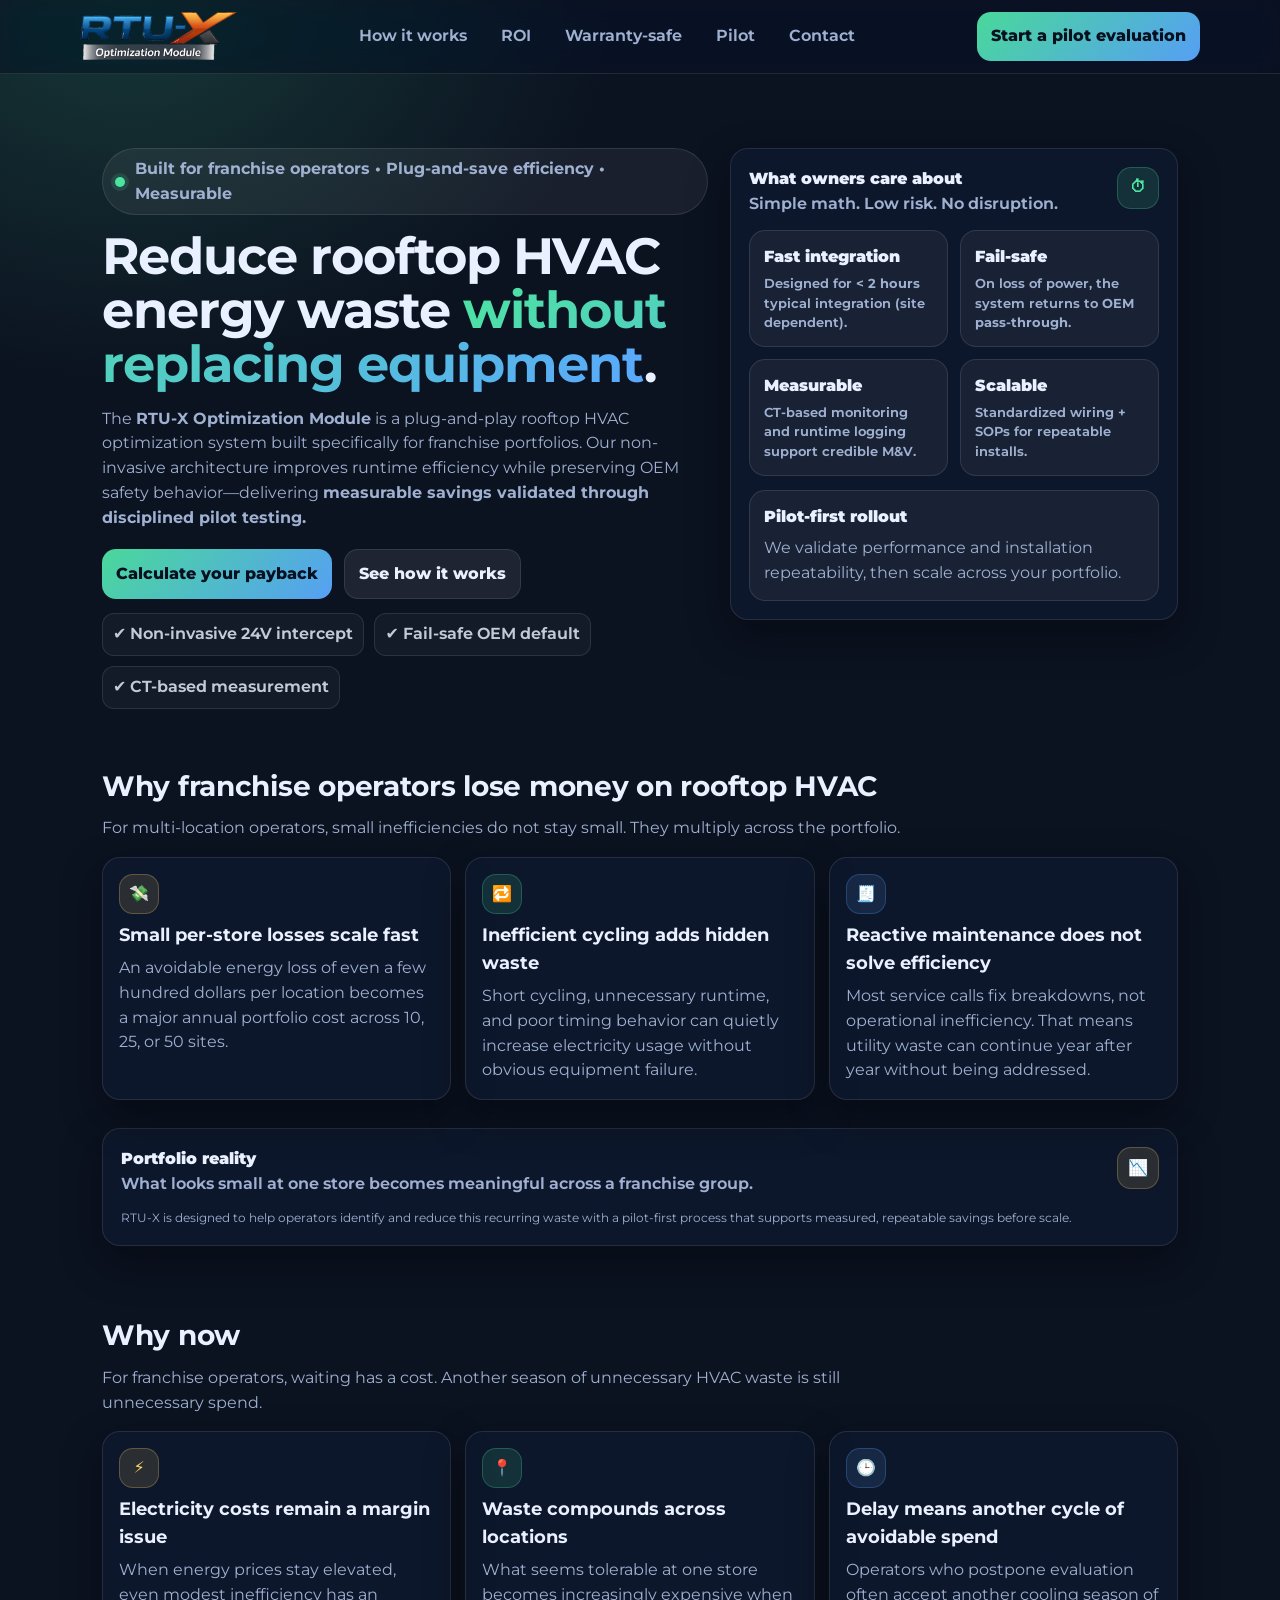
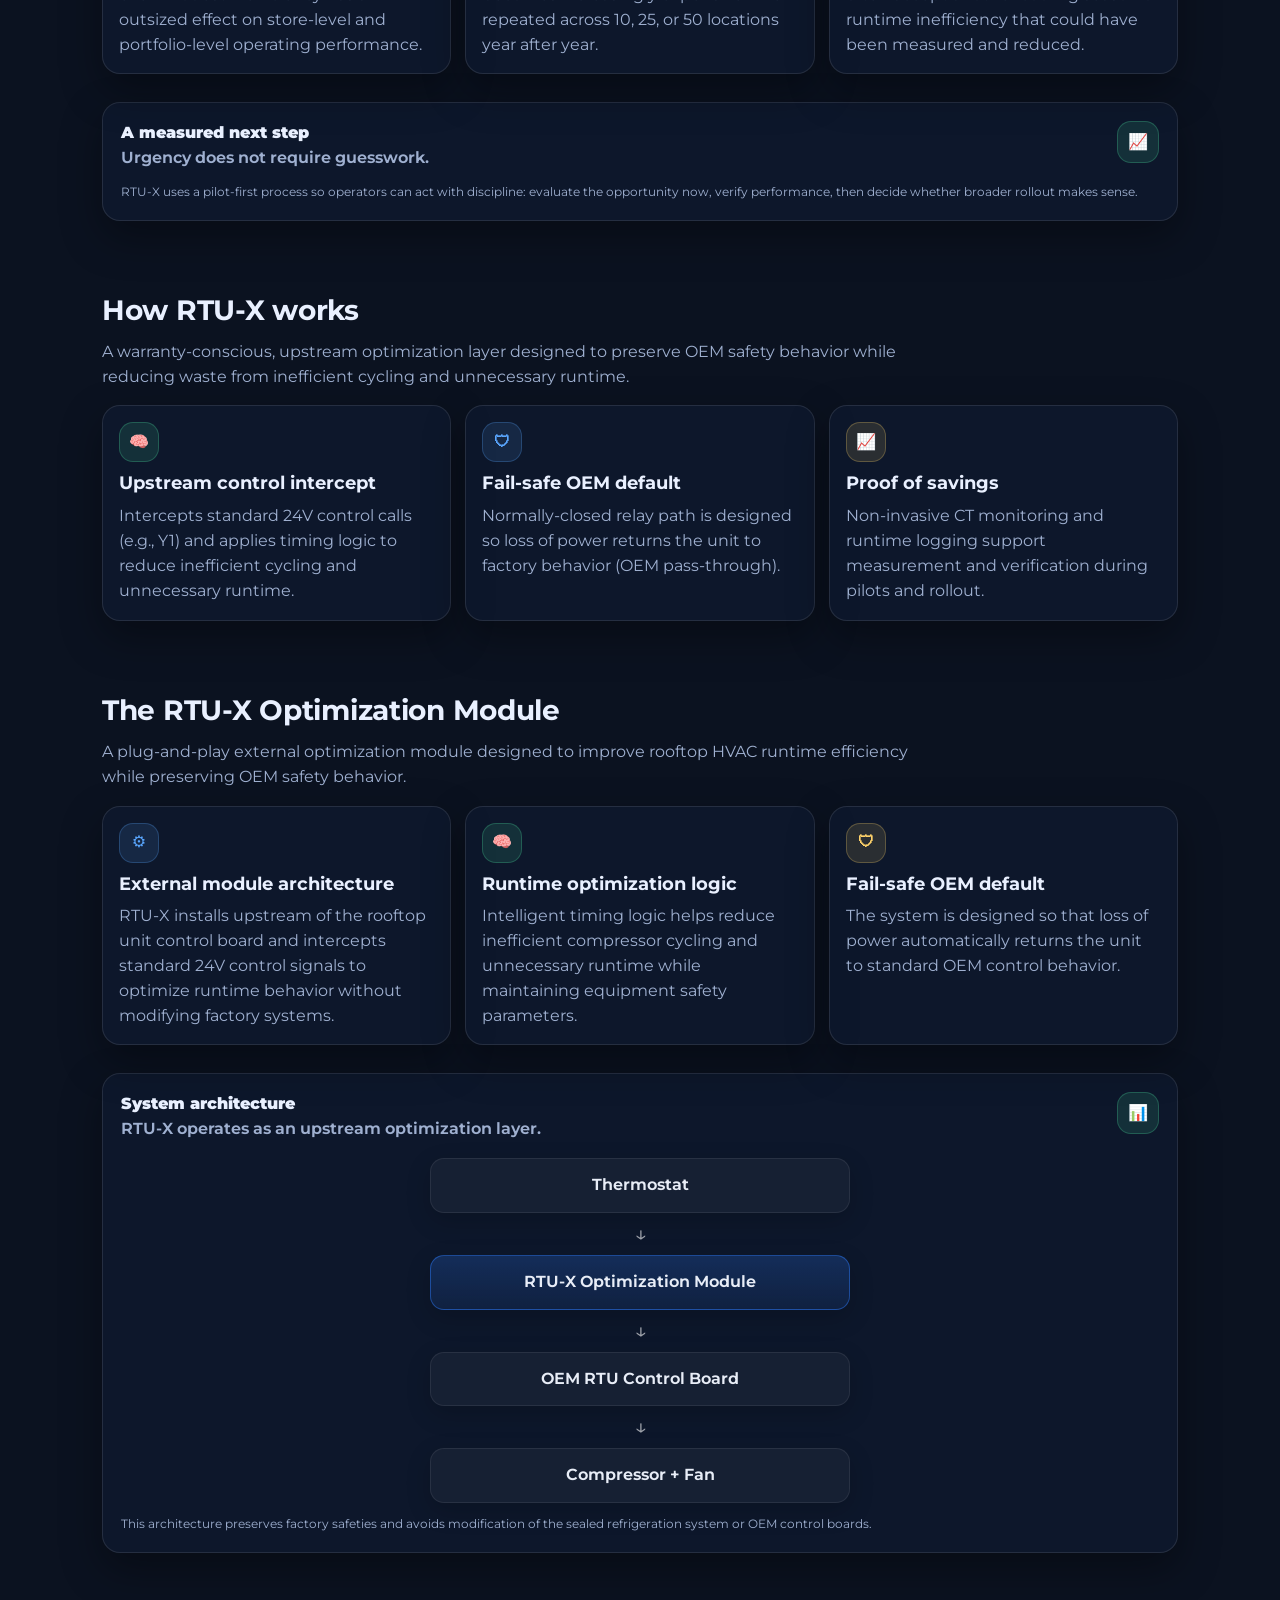
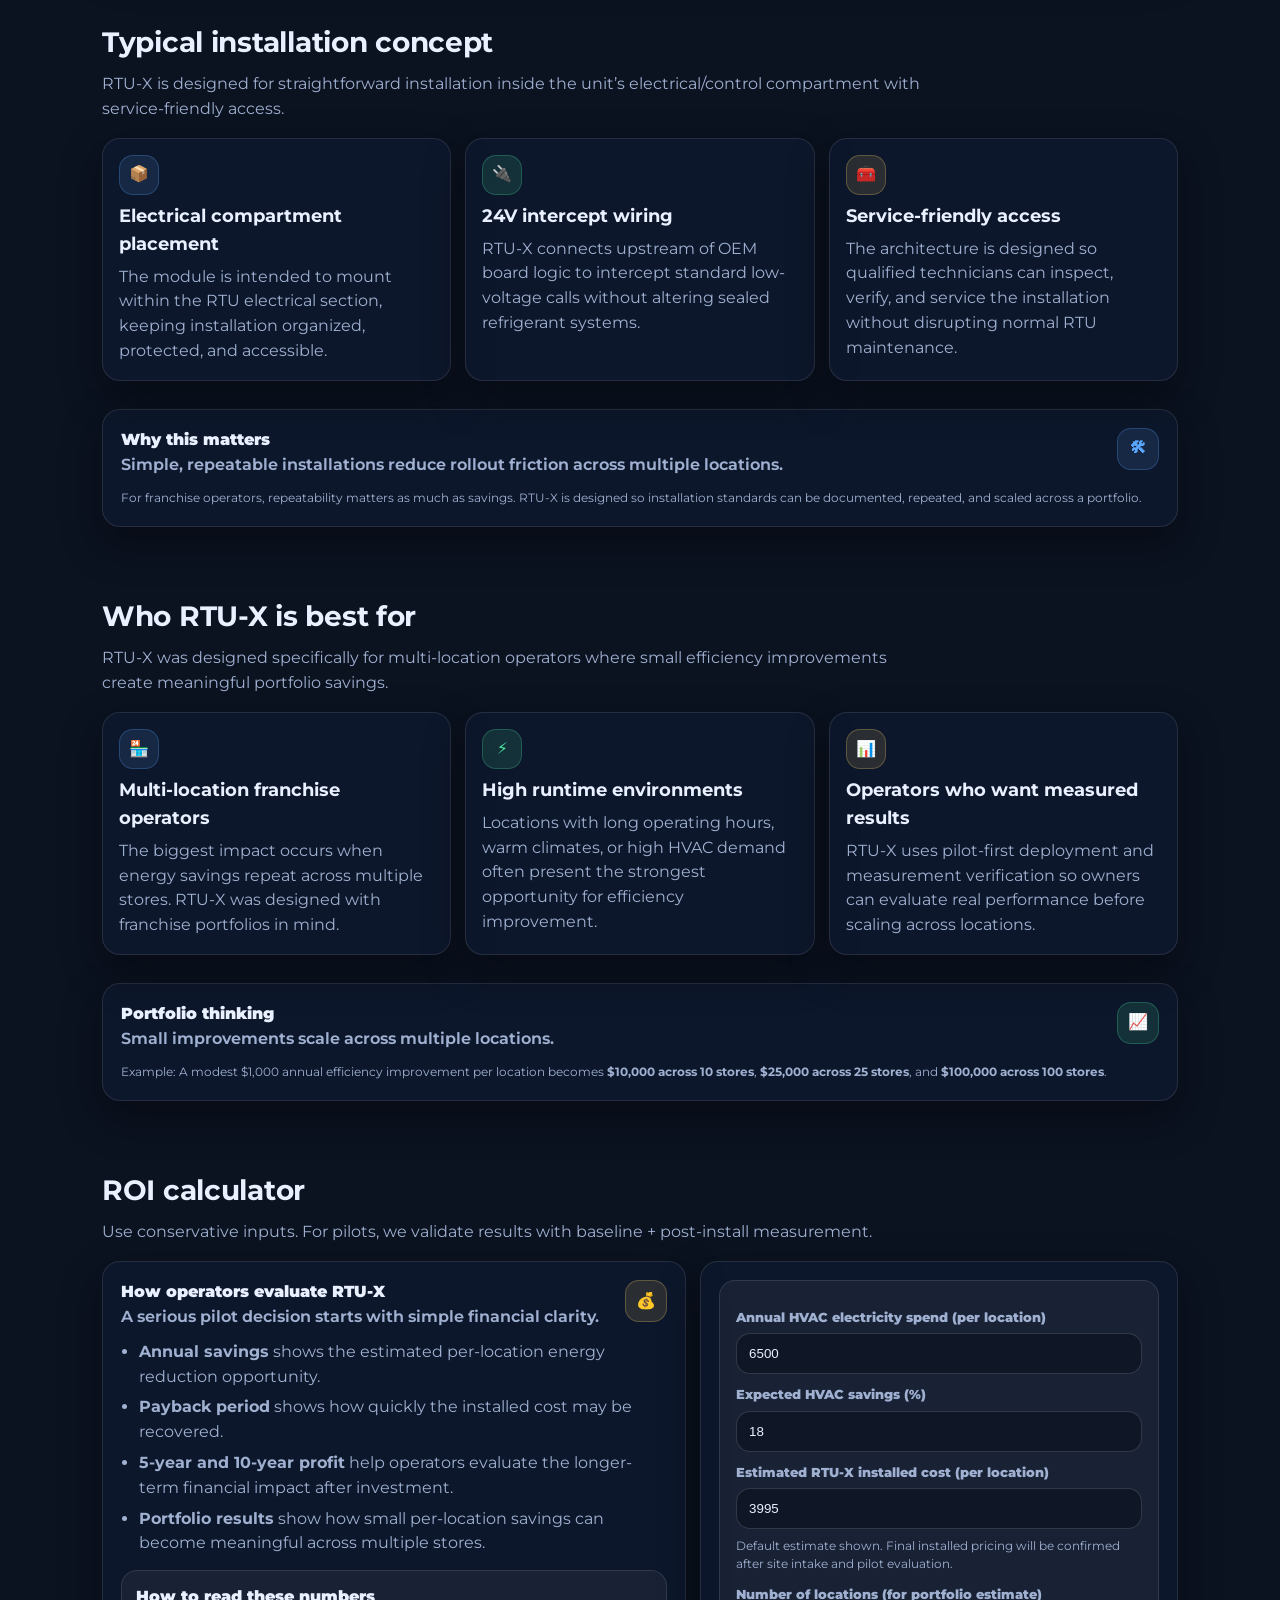
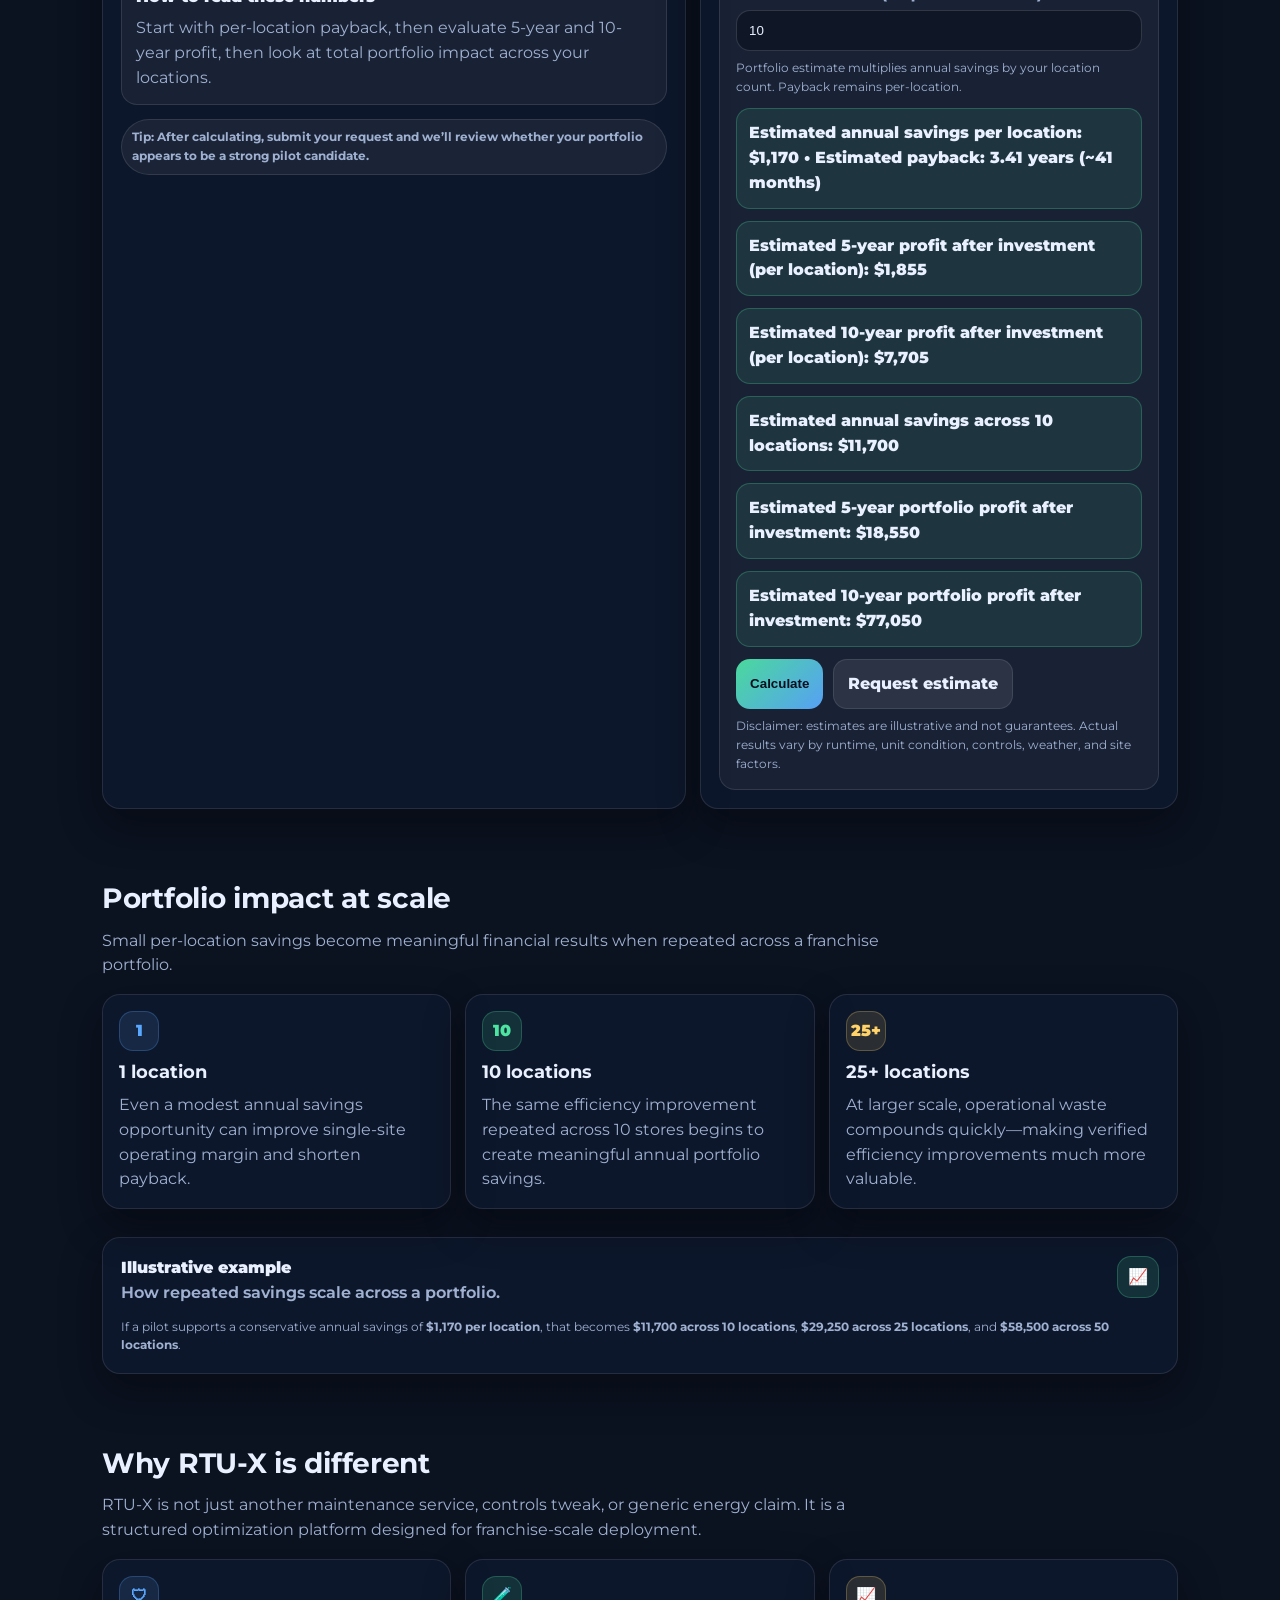
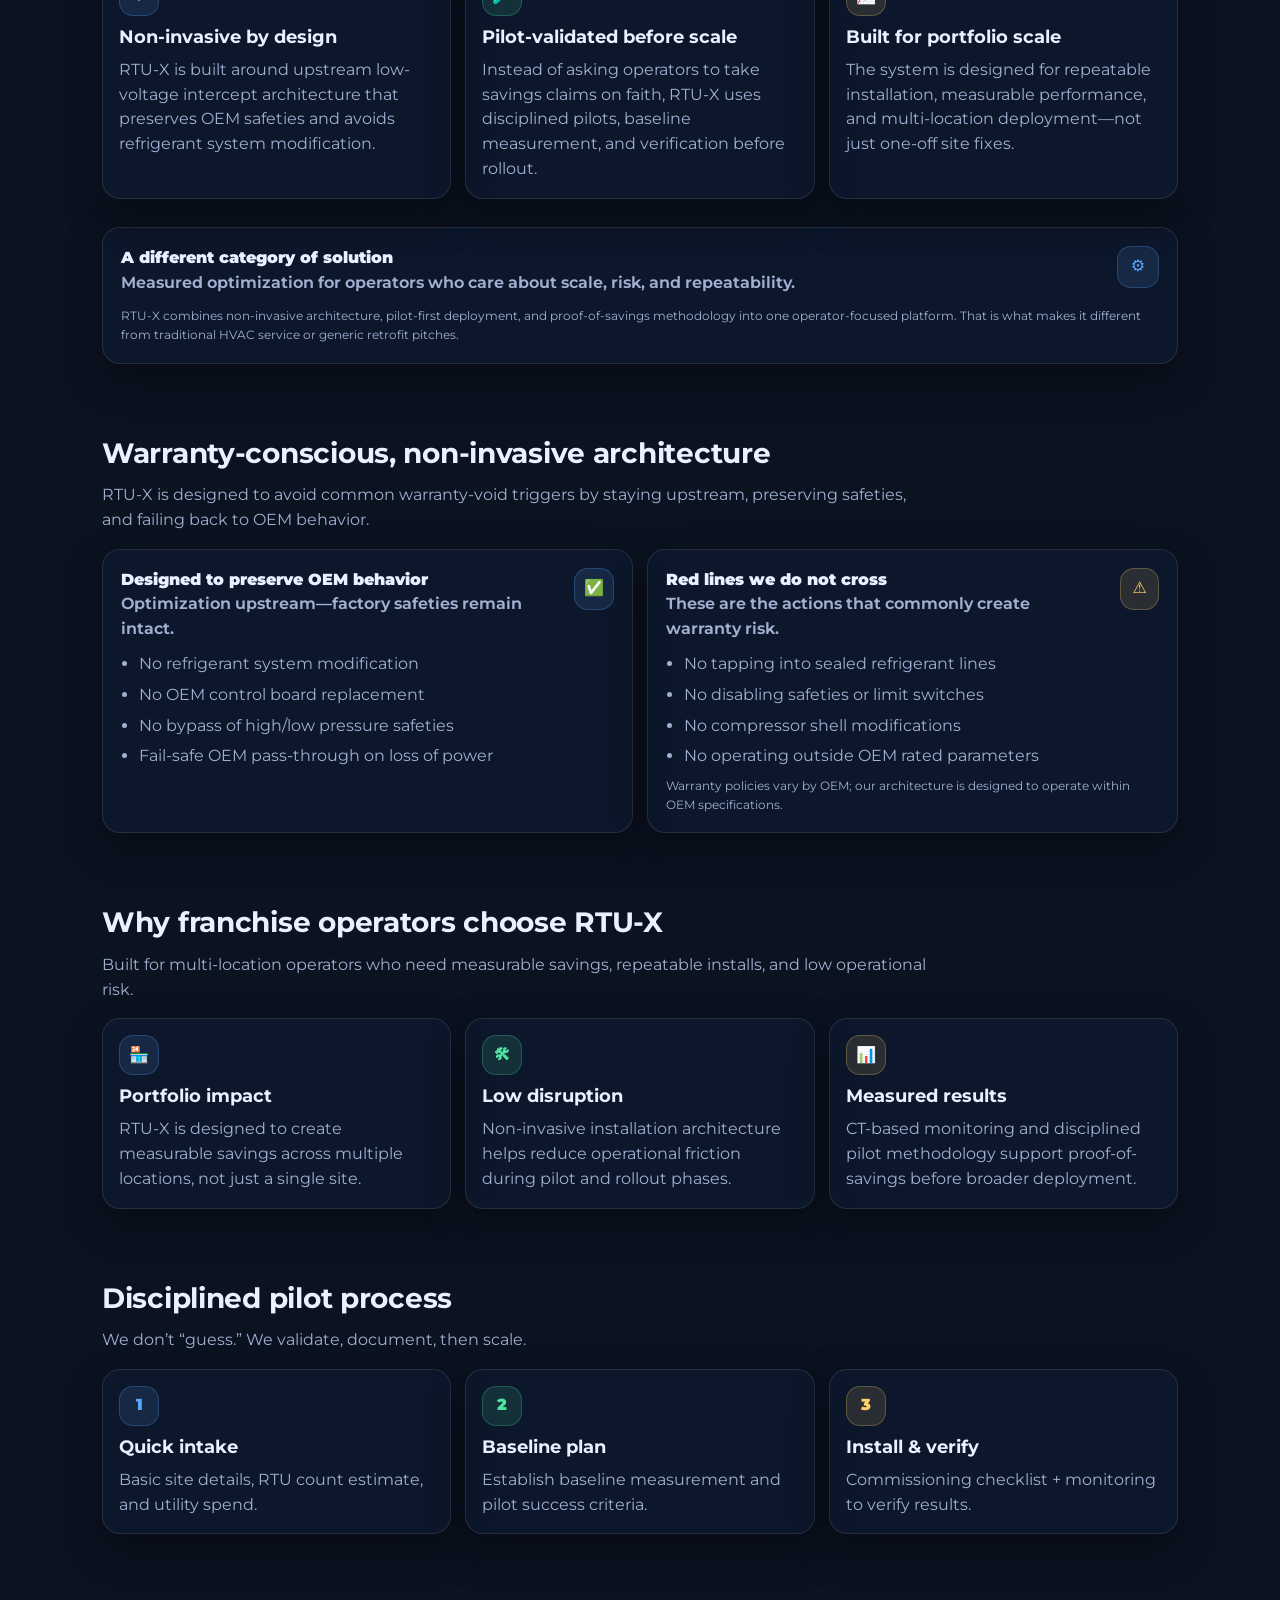
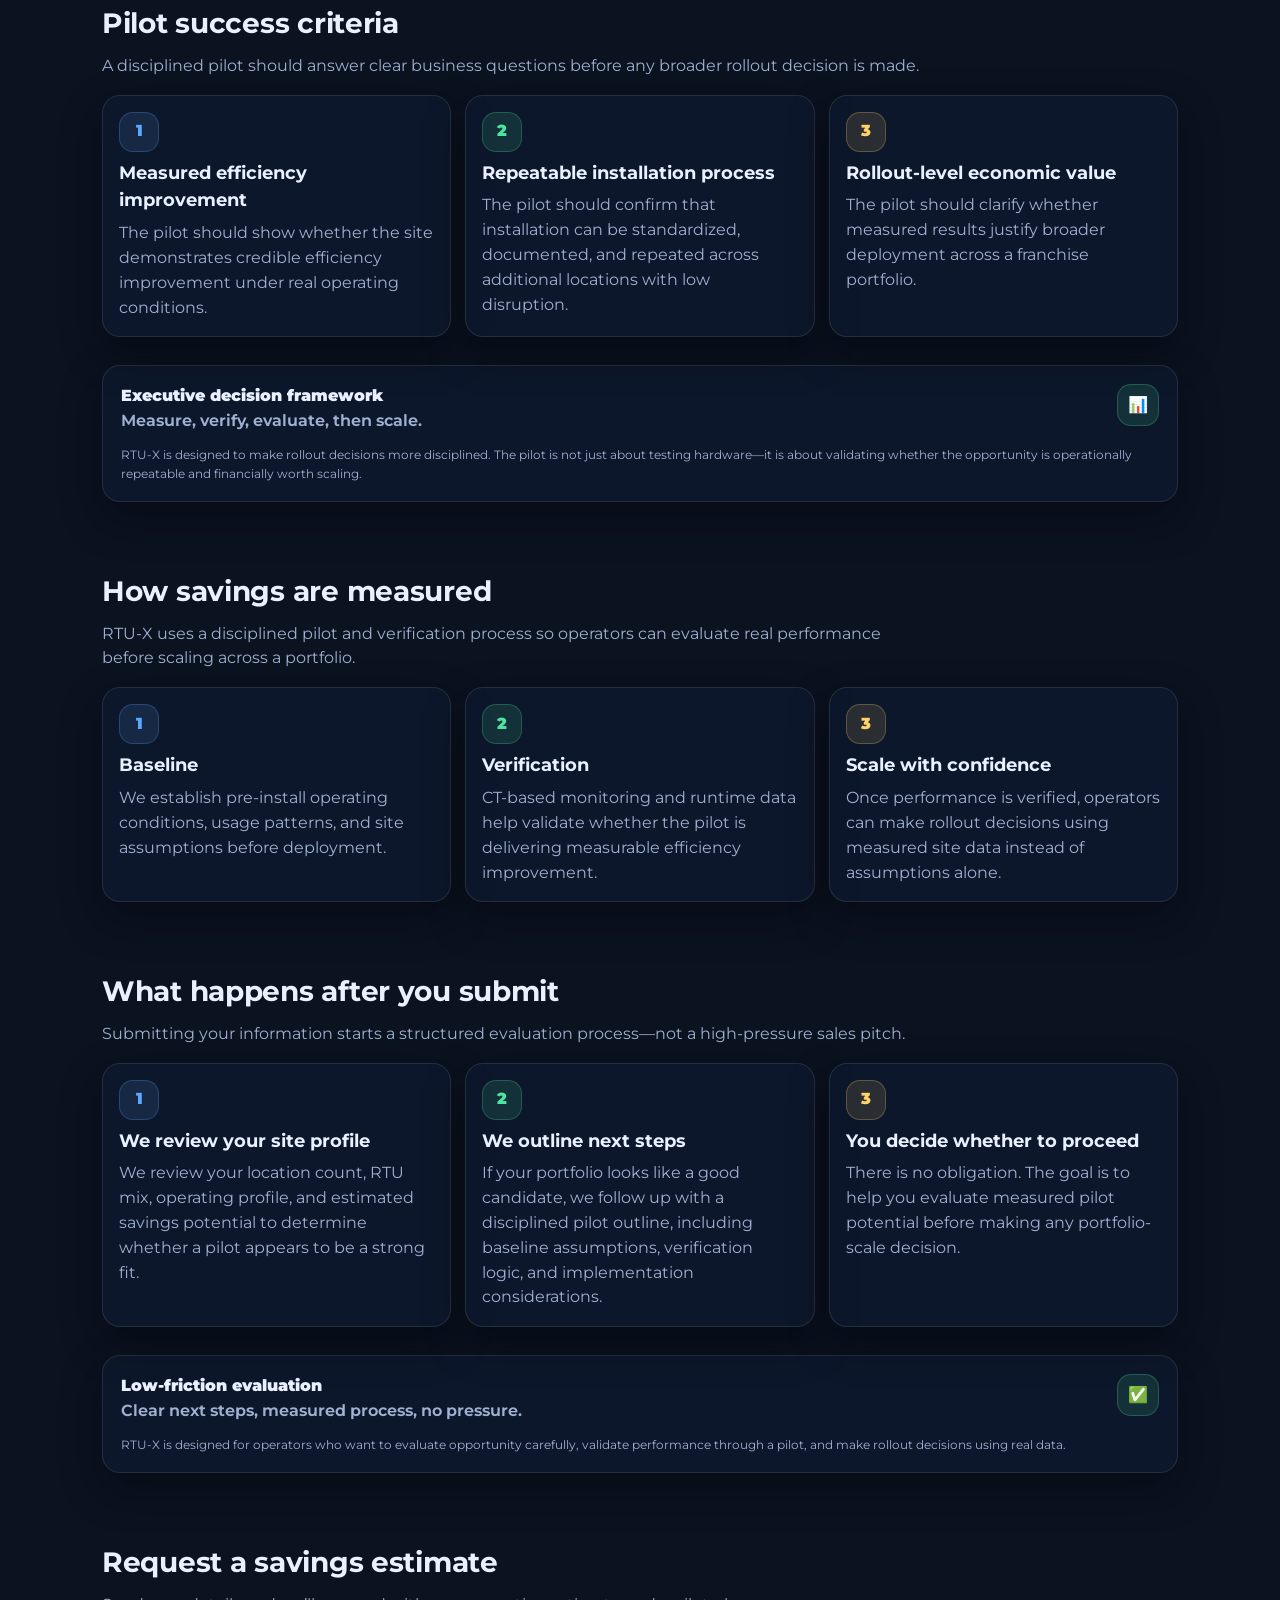
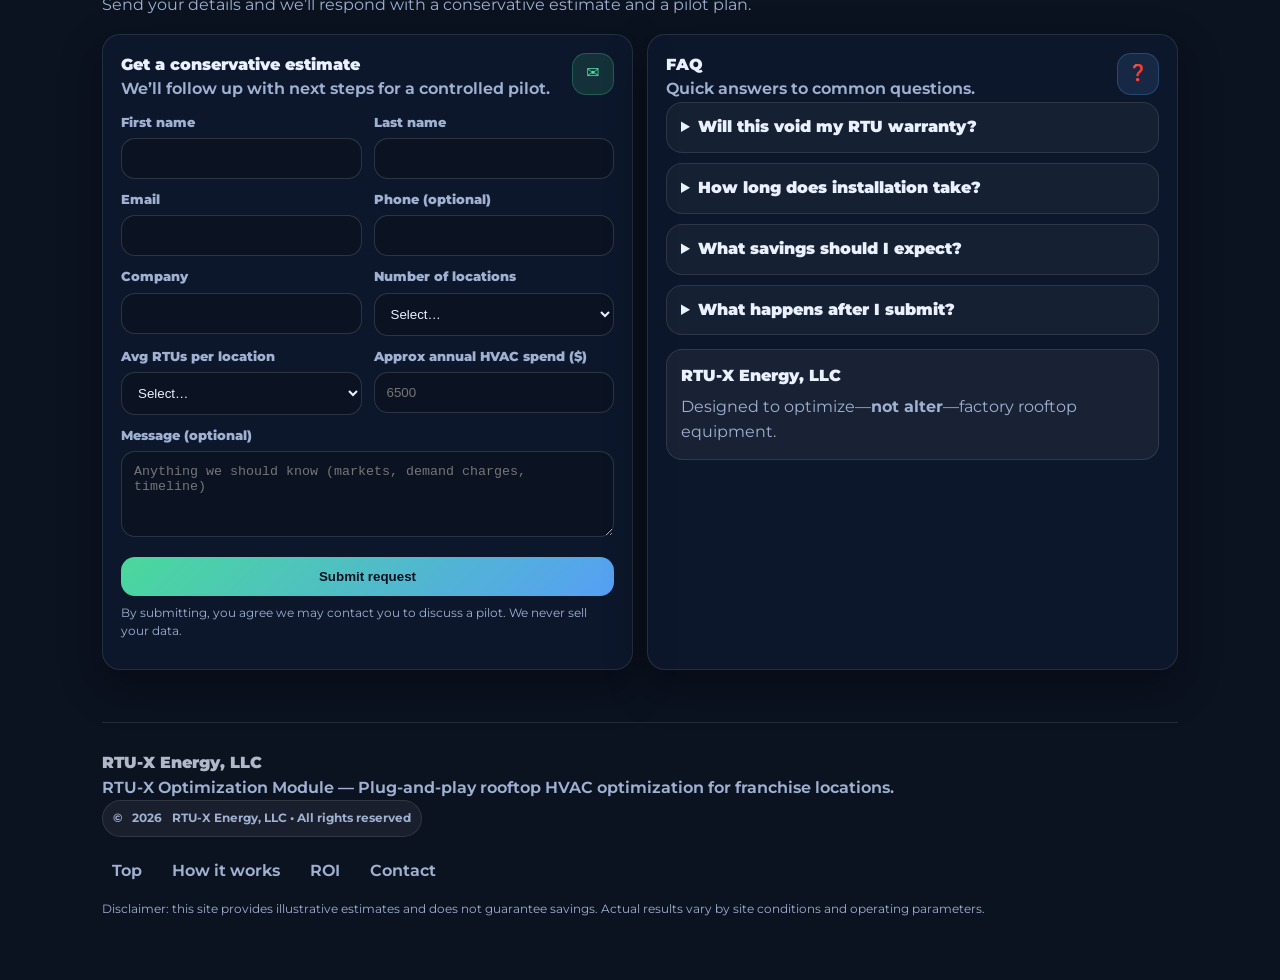
==== index.html @ 69f2cf85 "Upgrade ROI section layout and financial display" ====
<!doctype html>
<html lang="en">
<head>
  <meta charset="utf-8" />
  <meta name="viewport" content="width=device-width, initial-scale=1" />
  <title>RTU-X Optimization Module | RTU-X Energy, LLC</title>
  <meta name="description" content="RTU-X Optimization Module is a plug-and-play, non-invasive rooftop HVAC optimization add-on designed for franchise locations. Measurable savings, fast installation, warranty-conscious architecture." />
  <meta property="og:title" content="RTU-X Optimization Module" />
  <meta property="og:description" content="Plug-and-play rooftop HVAC optimization for franchise locations with measurable ROI." />
  <meta property="og:type" content="website" />
  <meta name="theme-color" content="#0b1220" />
  <link rel="preconnect" href="https://fonts.googleapis.com">
  <link rel="preconnect" href="https://fonts.gstatic.com" crossorigin>
  <link href="https://fonts.googleapis.com/css2?family=Montserrat:wght@500;650;750;850&display=swap" rel="stylesheet">
  <link rel="stylesheet" href="styles.css" />
</head>

<body>
  <header class="site-header">
    <div class="wrap nav">
      <a class="brand" href="#top" aria-label="RTU-X Energy home">
        <img class="brand-logo" src="assets/rtux-logo.png" alt="RTU-X Optimization Module logo" />
      </a>

      <nav class="navlinks" aria-label="Primary">
        <a href="#how">How it works</a>
        <a href="#roi">ROI</a>
        <a href="#warranty">Warranty-safe</a>
        <a href="#pilot">Pilot</a>
        <a href="#contact">Contact</a>
      </nav>

      <a class="btn primary" href="#contact">Start a pilot evaluation</a>
    </div>
  </header>

  <main id="top" class="wrap">
    <!-- HERO -->
    <section class="hero reveal">
      <div class="hero-left">
        <div class="pill">
          <span class="dot" aria-hidden="true"></span>
          Built for franchise operators • Plug-and-save efficiency • Measurable
        </div>

        <h1>
          Reduce rooftop HVAC energy waste
          <span class="grad">without replacing equipment</span>.
        </h1>

        <p class="sub">
          The <b>RTU-X Optimization Module</b> is a plug-and-play rooftop HVAC optimization system built specifically for franchise portfolios.
          Our non-invasive architecture improves runtime efficiency while preserving OEM safety behavior—delivering
          <b>measurable savings validated through disciplined pilot testing.</b>
        </p>

        <div class="cta">
          <a class="btn primary" href="#roi">Calculate your payback</a>
          <a class="btn" href="#how">See how it works</a>
        </div>

        <div class="trust">
          <div class="trust-item">✔ Non-invasive 24V intercept</div>
          <div class="trust-item">✔ Fail-safe OEM default</div>
          <div class="trust-item">✔ CT-based measurement</div>
        </div>
      </div>

      <div class="hero-right">
        <div class="card hero-card">
          <div class="card-title">
            <div>
              <div class="kicker">What owners care about</div>
              <div class="muted">Simple math. Low risk. No disruption.</div>
            </div>
            <div class="badge" aria-hidden="true">⏱</div>
          </div>

          <div class="grid2">
            <div class="mini">
              <div class="mini-k">Fast integration</div>
              <div class="mini-d">Designed for <b>&lt; 2 hours</b> typical integration (site dependent).</div>
            </div>
            <div class="mini">
              <div class="mini-k">Fail-safe</div>
              <div class="mini-d">On loss of power, the system returns to <b>OEM pass-through</b>.</div>
            </div>
            <div class="mini">
              <div class="mini-k">Measurable</div>
              <div class="mini-d">CT-based monitoring and runtime logging support credible M&amp;V.</div>
            </div>
            <div class="mini">
              <div class="mini-k">Scalable</div>
              <div class="mini-d">Standardized wiring + SOPs for repeatable installs.</div>
            </div>
          </div>

          <div class="callout">
            <div class="callout-k">Pilot-first rollout</div>
            <div class="callout-d">We validate performance and installation repeatability, then scale across your portfolio.</div>
          </div>
        </div>
      </div>
    </section>

    <!-- PAIN POINT -->
    <section id="pain" class="section reveal">
      <div class="sec-head">
        <div>
          <h2>Why franchise operators lose money on rooftop HVAC</h2>
          <p class="lead">
            For multi-location operators, small inefficiencies do not stay small. They multiply across the portfolio.
          </p>
        </div>
      </div>

      <div class="cols3">
        <div class="card item">
          <div class="icon warn">💸</div>
          <h3>Small per-store losses scale fast</h3>
          <p>An avoidable energy loss of even a few hundred dollars per location becomes a major annual portfolio cost across 10, 25, or 50 sites.</p>
        </div>

        <div class="card item">
          <div class="icon">🔁</div>
          <h3>Inefficient cycling adds hidden waste</h3>
          <p>Short cycling, unnecessary runtime, and poor timing behavior can quietly increase electricity usage without obvious equipment failure.</p>
        </div>

        <div class="card item">
          <div class="icon blue">🧾</div>
          <h3>Reactive maintenance does not solve efficiency</h3>
          <p>Most service calls fix breakdowns, not operational inefficiency. That means utility waste can continue year after year without being addressed.</p>
        </div>
      </div>

      <div class="card panel" style="margin-top:28px">
        <div class="panel-top">
          <div>
            <div class="kicker">Portfolio reality</div>
            <div class="muted">What looks small at one store becomes meaningful across a franchise group.</div>
          </div>
          <div class="badge warn" aria-hidden="true">📉</div>
        </div>

        <div class="fine" style="margin-top:12px">
          RTU-X is designed to help operators identify and reduce this recurring waste with a pilot-first process that supports measured, repeatable savings before scale.
        </div>
      </div>
    </section>

    <!-- WHY NOW -->
    <section id="why-now" class="section reveal">
      <div class="sec-head">
        <div>
          <h2>Why now</h2>
          <p class="lead">
            For franchise operators, waiting has a cost. Another season of unnecessary HVAC waste is still unnecessary spend.
          </p>
        </div>
      </div>

      <div class="cols3">
        <div class="card item">
          <div class="icon warn">⚡</div>
          <h3>Electricity costs remain a margin issue</h3>
          <p>When energy prices stay elevated, even modest inefficiency has an outsized effect on store-level and portfolio-level operating performance.</p>
        </div>

        <div class="card item">
          <div class="icon">📍</div>
          <h3>Waste compounds across locations</h3>
          <p>What seems tolerable at one store becomes increasingly expensive when repeated across 10, 25, or 50 locations year after year.</p>
        </div>

        <div class="card item">
          <div class="icon blue">🕒</div>
          <h3>Delay means another cycle of avoidable spend</h3>
          <p>Operators who postpone evaluation often accept another cooling season of runtime inefficiency that could have been measured and reduced.</p>
        </div>
      </div>

      <div class="card panel" style="margin-top:28px">
        <div class="panel-top">
          <div>
            <div class="kicker">A measured next step</div>
            <div class="muted">Urgency does not require guesswork.</div>
          </div>
          <div class="badge" aria-hidden="true">📈</div>
        </div>

        <div class="fine" style="margin-top:12px">
          RTU-X uses a pilot-first process so operators can act with discipline: evaluate the opportunity now, verify performance, then decide whether broader rollout makes sense.
        </div>
      </div>
    </section>

    <!-- HOW -->
    <section id="how" class="section reveal">
      <div class="sec-head">
        <div>
          <h2>How RTU-X works</h2>
          <p class="lead">
            A warranty-conscious, upstream optimization layer designed to preserve OEM safety behavior while reducing waste from inefficient cycling and unnecessary runtime.
          </p>
        </div>
      </div>

      <div class="cols3">
        <div class="card item">
          <div class="icon">🧠</div>
          <h3>Upstream control intercept</h3>
          <p>Intercepts standard 24V control calls (e.g., Y1) and applies timing logic to reduce inefficient cycling and unnecessary runtime.</p>
        </div>

        <div class="card item">
          <div class="icon blue">🛡</div>
          <h3>Fail-safe OEM default</h3>
          <p>Normally-closed relay path is designed so loss of power returns the unit to factory behavior (OEM pass-through).</p>
        </div>

        <div class="card item">
          <div class="icon warn">📈</div>
          <h3>Proof of savings</h3>
          <p>Non-invasive CT monitoring and runtime logging support measurement and verification during pilots and rollout.</p>
        </div>
      </div>
    </section>

    <!-- RTU-X MODULE -->
    <section id="module" class="section reveal">
      <div class="sec-head">
        <div>
          <h2>The RTU-X Optimization Module</h2>
          <p class="lead">
            A plug-and-play external optimization module designed to improve rooftop HVAC runtime efficiency while preserving OEM safety behavior.
          </p>
        </div>
      </div>

      <div class="cols3">
        <div class="card item">
          <div class="icon blue">⚙️</div>
          <h3>External module architecture</h3>
          <p>
            RTU-X installs upstream of the rooftop unit control board and intercepts standard 24V control signals to optimize runtime behavior without modifying factory systems.
          </p>
        </div>

        <div class="card item">
          <div class="icon">🧠</div>
          <h3>Runtime optimization logic</h3>
          <p>
            Intelligent timing logic helps reduce inefficient compressor cycling and unnecessary runtime while maintaining equipment safety parameters.
          </p>
        </div>

        <div class="card item">
          <div class="icon warn">🛡</div>
          <h3>Fail-safe OEM default</h3>
          <p>
            The system is designed so that loss of power automatically returns the unit to standard OEM control behavior.
          </p>
        </div>
      </div>

      <div class="card panel" style="margin-top:28px">
        <div class="panel-top">
          <div>
            <div class="kicker">System architecture</div>
            <div class="muted">RTU-X operates as an upstream optimization layer.</div>
          </div>
          <div class="badge" aria-hidden="true">📊</div>
        </div>

        <div class="diagram" style="margin-top:16px">
          <div class="node">Thermostat</div>
          <div class="arrow">↓</div>
          <div class="node highlight">RTU-X Optimization Module</div>
          <div class="arrow">↓</div>
          <div class="node">OEM RTU Control Board</div>
          <div class="arrow">↓</div>
          <div class="node">Compressor + Fan</div>
        </div>

        <div class="fine" style="margin-top:12px">
          This architecture preserves factory safeties and avoids modification of the sealed refrigeration system or OEM control boards.
        </div>
      </div>
    </section>

    <!-- INSTALLATION CONCEPT -->
    <section id="installation" class="section reveal">
      <div class="sec-head">
        <div>
          <h2>Typical installation concept</h2>
          <p class="lead">
            RTU-X is designed for straightforward installation inside the unit’s electrical/control compartment with service-friendly access.
          </p>
        </div>
      </div>

      <div class="cols3">
        <div class="card item">
          <div class="icon blue">📦</div>
          <h3>Electrical compartment placement</h3>
          <p>The module is intended to mount within the RTU electrical section, keeping installation organized, protected, and accessible.</p>
        </div>

        <div class="card item">
          <div class="icon">🔌</div>
          <h3>24V intercept wiring</h3>
          <p>RTU-X connects upstream of OEM board logic to intercept standard low-voltage calls without altering sealed refrigerant systems.</p>
        </div>

        <div class="card item">
          <div class="icon warn">🧰</div>
          <h3>Service-friendly access</h3>
          <p>The architecture is designed so qualified technicians can inspect, verify, and service the installation without disrupting normal RTU maintenance.</p>
        </div>
      </div>

      <div class="card panel" style="margin-top:28px">
        <div class="panel-top">
          <div>
            <div class="kicker">Why this matters</div>
            <div class="muted">Simple, repeatable installations reduce rollout friction across multiple locations.</div>
          </div>
          <div class="badge blue" aria-hidden="true">🛠</div>
        </div>

        <div class="fine" style="margin-top:12px">
          For franchise operators, repeatability matters as much as savings. RTU-X is designed so installation standards can be documented, repeated, and scaled across a portfolio.
        </div>
      </div>
    </section>

    <!-- BEST FIT -->
    <section id="bestfit" class="section reveal">
      <div class="sec-head">
        <div>
          <h2>Who RTU-X is best for</h2>
          <p class="lead">
            RTU-X was designed specifically for multi-location operators where small efficiency improvements create meaningful portfolio savings.
          </p>
        </div>
      </div>

      <div class="cols3">
        <div class="card item">
          <div class="icon blue">🏪</div>
          <h3>Multi-location franchise operators</h3>
          <p>
            The biggest impact occurs when energy savings repeat across multiple stores. RTU-X was designed with franchise portfolios in mind.
          </p>
        </div>

        <div class="card item">
          <div class="icon">⚡</div>
          <h3>High runtime environments</h3>
          <p>
            Locations with long operating hours, warm climates, or high HVAC demand often present the strongest opportunity for efficiency improvement.
          </p>
        </div>

        <div class="card item">
          <div class="icon warn">📊</div>
          <h3>Operators who want measured results</h3>
          <p>
            RTU-X uses pilot-first deployment and measurement verification so owners can evaluate real performance before scaling across locations.
          </p>
        </div>
      </div>

      <div class="card panel" style="margin-top:28px">
        <div class="panel-top">
          <div>
            <div class="kicker">Portfolio thinking</div>
            <div class="muted">Small improvements scale across multiple locations.</div>
          </div>
          <div class="badge" aria-hidden="true">📈</div>
        </div>

        <div class="fine" style="margin-top:12px">
          Example: A modest $1,000 annual efficiency improvement per location becomes
          <b>$10,000 across 10 stores</b>, <b>$25,000 across 25 stores</b>, and
          <b>$100,000 across 100 stores</b>.
        </div>
      </div>
    </section>

    <!-- ROI -->
    <section id="roi" class="section reveal">
      <div class="sec-head">
        <div>
          <h2>ROI calculator</h2>
          <p class="lead">
            Use conservative inputs. For pilots, we validate results with baseline + post-install measurement.
          </p>
        </div>
      </div>

      <div class="roi">
        <div class="card panel">
          <div class="panel-top">
            <div>
              <div class="kicker">How operators evaluate RTU-X</div>
              <div class="muted">A serious pilot decision starts with simple financial clarity.</div>
            </div>
            <div class="badge warn" aria-hidden="true">💰</div>
          </div>

          <ul class="bullets">
            <li><b>Annual savings</b> shows the estimated per-location energy reduction opportunity.</li>
            <li><b>Payback period</b> shows how quickly the installed cost may be recovered.</li>
            <li><b>5-year and 10-year profit</b> help operators evaluate the longer-term financial impact after investment.</li>
            <li><b>Portfolio results</b> show how small per-location savings can become meaningful across multiple stores.</li>
          </ul>

          <div class="callout" style="margin-top:14px">
            <div class="callout-k">How to read these numbers</div>
            <div class="callout-d">
              Start with per-location payback, then evaluate 5-year and 10-year profit, then look at total portfolio impact across your locations.
            </div>
          </div>

          <div class="pill small" style="margin-top:14px">
            Tip: After calculating, submit your request and we’ll review whether your portfolio appears to be a strong pilot candidate.
          </div>
        </div>

        <div class="card panel">
          <form id="roiForm" class="calc" autocomplete="on">
            <label for="annualSpend">Annual HVAC electricity spend (per location)</label>
            <input id="annualSpend" name="annualSpend" type="number" min="0" step="100" value="6500" />

            <label for="savingsPct">Expected HVAC savings (%)</label>
            <input id="savingsPct" name="savingsPct" type="number" min="0" max="60" step="1" value="18" />

            <label for="systemCost">Estimated RTU-X installed cost (per location)</label>
            <input id="systemCost" name="systemCost" type="number" min="0" step="100" value="3995" />
            <div class="fine">
              Default estimate shown. Final installed pricing will be confirmed after site intake and pilot evaluation.
            </div>

            <label for="roiLocations">Number of locations (for portfolio estimate)</label>
            <input id="roiLocations" name="roiLocations" type="number" min="1" step="1" value="10" />
            <div class="fine">
              Portfolio estimate multiplies annual savings by your location count. Payback remains per-location.
            </div>

            <div class="result" id="roiResult" aria-live="polite">Enter values to estimate payback.</div>
            <div class="result" id="roiProfit5yr" aria-live="polite"></div>
            <div class="result" id="roiProfit10yr" aria-live="polite"></div>
            <div class="result" id="roiPortfolio" aria-live="polite"></div>
            <div class="result" id="roiPortfolio5yr" aria-live="polite"></div>
            <div class="result" id="roiPortfolio10yr" aria-live="polite"></div>

            <div class="cta-row">
              <button class="btn primary" type="button" id="calcBtn">Calculate</button>
              <a class="btn" href="#contact">Request estimate</a>
            </div>

            <div class="fine">
              Disclaimer: estimates are illustrative and not guarantees. Actual results vary by runtime, unit condition, controls, weather, and site factors.
            </div>
          </form>
        </div>
      </div>
    </section>

    <!-- PORTFOLIO IMPACT -->
    <section id="portfolio-impact" class="section reveal">
      <div class="sec-head">
        <div>
          <h2>Portfolio impact at scale</h2>
          <p class="lead">
            Small per-location savings become meaningful financial results when repeated across a franchise portfolio.
          </p>
        </div>
      </div>

      <div class="cols3">
        <div class="card item">
          <div class="icon blue">1</div>
          <h3>1 location</h3>
          <p>Even a modest annual savings opportunity can improve single-site operating margin and shorten payback.</p>
        </div>

        <div class="card item">
          <div class="icon">10</div>
          <h3>10 locations</h3>
          <p>The same efficiency improvement repeated across 10 stores begins to create meaningful annual portfolio savings.</p>
        </div>

        <div class="card item">
          <div class="icon warn">25+</div>
          <h3>25+ locations</h3>
          <p>At larger scale, operational waste compounds quickly—making verified efficiency improvements much more valuable.</p>
        </div>
      </div>

      <div class="card panel" style="margin-top:28px">
        <div class="panel-top">
          <div>
            <div class="kicker">Illustrative example</div>
            <div class="muted">How repeated savings scale across a portfolio.</div>
          </div>
          <div class="badge" aria-hidden="true">📈</div>
        </div>

        <div class="fine" style="margin-top:12px">
          If a pilot supports a conservative annual savings of <b>$1,170 per location</b>, that becomes
          <b>$11,700 across 10 locations</b>, <b>$29,250 across 25 locations</b>, and
          <b>$58,500 across 50 locations</b>.
        </div>
      </div>
    </section>

    <!-- WHY RTU-X IS DIFFERENT -->
    <section id="different" class="section reveal">
      <div class="sec-head">
        <div>
          <h2>Why RTU-X is different</h2>
          <p class="lead">
            RTU-X is not just another maintenance service, controls tweak, or generic energy claim. It is a structured optimization platform designed for franchise-scale deployment.
          </p>
        </div>
      </div>

      <div class="cols3">
        <div class="card item">
          <div class="icon blue">🛡</div>
          <h3>Non-invasive by design</h3>
          <p>RTU-X is built around upstream low-voltage intercept architecture that preserves OEM safeties and avoids refrigerant system modification.</p>
        </div>

        <div class="card item">
          <div class="icon">🧪</div>
          <h3>Pilot-validated before scale</h3>
          <p>Instead of asking operators to take savings claims on faith, RTU-X uses disciplined pilots, baseline measurement, and verification before rollout.</p>
        </div>

        <div class="card item">
          <div class="icon warn">📈</div>
          <h3>Built for portfolio scale</h3>
          <p>The system is designed for repeatable installation, measurable performance, and multi-location deployment—not just one-off site fixes.</p>
        </div>
      </div>

      <div class="card panel" style="margin-top:28px">
        <div class="panel-top">
          <div>
            <div class="kicker">A different category of solution</div>
            <div class="muted">Measured optimization for operators who care about scale, risk, and repeatability.</div>
          </div>
          <div class="badge blue" aria-hidden="true">⚙️</div>
        </div>

        <div class="fine" style="margin-top:12px">
          RTU-X combines non-invasive architecture, pilot-first deployment, and proof-of-savings methodology into one operator-focused platform. That is what makes it different from traditional HVAC service or generic retrofit pitches.
        </div>
      </div>
    </section>

    <!-- WARRANTY -->
    <section id="warranty" class="section reveal">
      <div class="sec-head">
        <div>
          <h2>Warranty-conscious, non-invasive architecture</h2>
          <p class="lead">
            RTU-X is designed to avoid common warranty-void triggers by staying upstream, preserving safeties, and failing back to OEM behavior.
          </p>
        </div>
      </div>

      <div class="split">
        <div class="card panel">
          <div class="panel-top">
            <div>
              <div class="kicker">Designed to preserve OEM behavior</div>
              <div class="muted">Optimization upstream—factory safeties remain intact.</div>
            </div>
            <div class="badge blue" aria-hidden="true">✅</div>
          </div>
          <ul class="bullets">
            <li>No refrigerant system modification</li>
            <li>No OEM control board replacement</li>
            <li>No bypass of high/low pressure safeties</li>
            <li>Fail-safe OEM pass-through on loss of power</li>
          </ul>
        </div>

        <div class="card panel">
          <div class="panel-top">
            <div>
              <div class="kicker">Red lines we do not cross</div>
              <div class="muted">These are the actions that commonly create warranty risk.</div>
            </div>
            <div class="badge warn" aria-hidden="true">⚠️</div>
          </div>
          <ul class="bullets">
            <li>No tapping into sealed refrigerant lines</li>
            <li>No disabling safeties or limit switches</li>
            <li>No compressor shell modifications</li>
            <li>No operating outside OEM rated parameters</li>
          </ul>
          <div class="fine">Warranty policies vary by OEM; our architecture is designed to operate within OEM specifications.</div>
        </div>
      </div>
    </section>

    <!-- FRANCHISE -->
    <section id="franchise" class="section reveal">
      <div class="sec-head">
        <div>
          <h2>Why franchise operators choose RTU-X</h2>
          <p class="lead">
            Built for multi-location operators who need measurable savings, repeatable installs, and low operational risk.
          </p>
        </div>
      </div>

      <div class="cols3">
        <div class="card item">
          <div class="icon blue">🏪</div>
          <h3>Portfolio impact</h3>
          <p>RTU-X is designed to create measurable savings across multiple locations, not just a single site.</p>
        </div>

        <div class="card item">
          <div class="icon">🛠</div>
          <h3>Low disruption</h3>
          <p>Non-invasive installation architecture helps reduce operational friction during pilot and rollout phases.</p>
        </div>

        <div class="card item">
          <div class="icon warn">📊</div>
          <h3>Measured results</h3>
          <p>CT-based monitoring and disciplined pilot methodology support proof-of-savings before broader deployment.</p>
        </div>
      </div>
    </section>

    <!-- PILOT -->
    <section id="pilot" class="section reveal">
      <div class="sec-head">
        <div>
          <h2>Disciplined pilot process</h2>
          <p class="lead">We don’t “guess.” We validate, document, then scale.</p>
        </div>
      </div>

      <div class="cols3">
        <div class="card item">
          <div class="icon blue">1</div>
          <h3>Quick intake</h3>
          <p>Basic site details, RTU count estimate, and utility spend.</p>
        </div>

        <div class="card item">
          <div class="icon">2</div>
          <h3>Baseline plan</h3>
          <p>Establish baseline measurement and pilot success criteria.</p>
        </div>

        <div class="card item">
          <div class="icon warn">3</div>
          <h3>Install &amp; verify</h3>
          <p>Commissioning checklist + monitoring to verify results.</p>
        </div>
      </div>
    </section>

    <!-- PILOT SUCCESS CRITERIA -->
    <section id="pilot-success" class="section reveal">
      <div class="sec-head">
        <div>
          <h2>Pilot success criteria</h2>
          <p class="lead">
            A disciplined pilot should answer clear business questions before any broader rollout decision is made.
          </p>
        </div>
      </div>

      <div class="cols3">
        <div class="card item">
          <div class="icon blue">1</div>
          <h3>Measured efficiency improvement</h3>
          <p>The pilot should show whether the site demonstrates credible efficiency improvement under real operating conditions.</p>
        </div>

        <div class="card item">
          <div class="icon">2</div>
          <h3>Repeatable installation process</h3>
          <p>The pilot should confirm that installation can be standardized, documented, and repeated across additional locations with low disruption.</p>
        </div>

        <div class="card item">
          <div class="icon warn">3</div>
          <h3>Rollout-level economic value</h3>
          <p>The pilot should clarify whether measured results justify broader deployment across a franchise portfolio.</p>
        </div>
      </div>

      <div class="card panel" style="margin-top:28px">
        <div class="panel-top">
          <div>
            <div class="kicker">Executive decision framework</div>
            <div class="muted">Measure, verify, evaluate, then scale.</div>
          </div>
          <div class="badge" aria-hidden="true">📊</div>
        </div>

        <div class="fine" style="margin-top:12px">
          RTU-X is designed to make rollout decisions more disciplined. The pilot is not just about testing hardware—it is about validating whether the opportunity is operationally repeatable and financially worth scaling.
        </div>
      </div>
    </section>

    <!-- MEASUREMENT -->
    <section id="measurement" class="section reveal">
      <div class="sec-head">
        <div>
          <h2>How savings are measured</h2>
          <p class="lead">
            RTU-X uses a disciplined pilot and verification process so operators can evaluate real performance before scaling across a portfolio.
          </p>
        </div>
      </div>

      <div class="cols3">
        <div class="card item">
          <div class="icon blue">1</div>
          <h3>Baseline</h3>
          <p>We establish pre-install operating conditions, usage patterns, and site assumptions before deployment.</p>
        </div>

        <div class="card item">
          <div class="icon">2</div>
          <h3>Verification</h3>
          <p>CT-based monitoring and runtime data help validate whether the pilot is delivering measurable efficiency improvement.</p>
        </div>

        <div class="card item">
          <div class="icon warn">3</div>
          <h3>Scale with confidence</h3>
          <p>Once performance is verified, operators can make rollout decisions using measured site data instead of assumptions alone.</p>
        </div>
      </div>
    </section>

    <!-- AFTER SUBMIT -->
    <section id="after-submit" class="section reveal">
      <div class="sec-head">
        <div>
          <h2>What happens after you submit</h2>
          <p class="lead">
            Submitting your information starts a structured evaluation process—not a high-pressure sales pitch.
          </p>
        </div>
      </div>

      <div class="cols3">
        <div class="card item">
          <div class="icon blue">1</div>
          <h3>We review your site profile</h3>
          <p>We review your location count, RTU mix, operating profile, and estimated savings potential to determine whether a pilot appears to be a strong fit.</p>
        </div>

        <div class="card item">
          <div class="icon">2</div>
          <h3>We outline next steps</h3>
          <p>If your portfolio looks like a good candidate, we follow up with a disciplined pilot outline, including baseline assumptions, verification logic, and implementation considerations.</p>
        </div>

        <div class="card item">
          <div class="icon warn">3</div>
          <h3>You decide whether to proceed</h3>
          <p>There is no obligation. The goal is to help you evaluate measured pilot potential before making any portfolio-scale decision.</p>
        </div>
      </div>

      <div class="card panel" style="margin-top:28px">
        <div class="panel-top">
          <div>
            <div class="kicker">Low-friction evaluation</div>
            <div class="muted">Clear next steps, measured process, no pressure.</div>
          </div>
          <div class="badge" aria-hidden="true">✅</div>
        </div>

        <div class="fine" style="margin-top:12px">
          RTU-X is designed for operators who want to evaluate opportunity carefully, validate performance through a pilot, and make rollout decisions using real data.
        </div>
      </div>
    </section>

    <!-- CONTACT -->
    <section id="contact" class="section reveal">
      <div class="sec-head">
        <div>
          <h2>Request a savings estimate</h2>
          <p class="lead">Send your details and we’ll respond with a conservative estimate and a pilot plan.</p>
        </div>
      </div>

      <div class="split">
        <div class="card panel">
          <div class="panel-top">
            <div>
              <div class="kicker">Get a conservative estimate</div>
              <div class="muted">We’ll follow up with next steps for a controlled pilot.</div>
            </div>
            <div class="badge" aria-hidden="true">✉️</div>
          </div>

          <form id="leadForm" class="leadform" action="https://formspree.io/f/xreyzbor" method="POST" autocomplete="on">
            <input type="hidden" name="_next" value="https://rtu-x.com/thank-you.html">

            <input type="hidden" id="roi_est_annual_savings" name="roi_est_annual_savings" value="">
            <input type="hidden" id="roi_est_payback_years" name="roi_est_payback_years" value="">
            <input type="hidden" id="roi_est_payback_months" name="roi_est_payback_months" value="">
            <input type="hidden" id="roi_est_portfolio_locations" name="roi_est_portfolio_locations" value="">
            <input type="hidden" id="roi_est_portfolio_savings" name="roi_est_portfolio_savings" value="">
            <input type="hidden" id="roi_est_profit_5yr" name="roi_est_profit_5yr" value="">
            <input type="hidden" id="roi_est_profit_10yr" name="roi_est_profit_10yr" value="">
            <input type="hidden" id="roi_est_portfolio_profit_5yr" name="roi_est_portfolio_profit_5yr" value="">
            <input type="hidden" id="roi_est_portfolio_profit_10yr" name="roi_est_portfolio_profit_10yr" value="">

            <div class="row2">
              <div>
                <label for="fname">First name</label>
                <input id="fname" name="firstName" type="text" autocomplete="given-name" required />
              </div>
              <div>
                <label for="lname">Last name</label>
                <input id="lname" name="lastName" type="text" autocomplete="family-name" required />
              </div>
            </div>

            <div class="row2">
              <div>
                <label for="email">Email</label>
                <input id="email" name="email" type="email" autocomplete="email" required />
              </div>
              <div>
                <label for="phone">Phone (optional)</label>
                <input id="phone" name="phone" type="tel" autocomplete="tel" />
              </div>
            </div>

            <div class="row2">
              <div>
                <label for="company">Company</label>
                <input id="company" name="company" type="text" autocomplete="organization" required />
              </div>
              <div>
                <label for="locations">Number of locations</label>
                <select id="locations" name="locations" required>
                  <option value="" selected disabled>Select…</option>
                  <option>1</option>
                  <option>2–4</option>
                  <option>5–10</option>
                  <option>11–25</option>
                  <option>25+</option>
                </select>
              </div>
            </div>

            <div class="row2">
              <div>
                <label for="rtus">Avg RTUs per location</label>
                <select id="rtus" name="rtus" required>
                  <option value="" selected disabled>Select…</option>
                  <option>1</option>
                  <option>2</option>
                  <option>3+</option>
                </select>
              </div>
              <div>
                <label for="spend">Approx annual HVAC spend ($)</label>
                <input id="spend" name="spend" type="number" min="0" step="100" placeholder="6500" required />
              </div>
            </div>

            <label for="msg">Message (optional)</label>
            <textarea id="msg" name="message" rows="4" placeholder="Anything we should know (markets, demand charges, timeline)"></textarea>

            <input type="hidden" name="source" value="rtu-x.com savings estimate form" />
            <input type="hidden" name="page" id="lead_page" value="" />

            <button class="btn primary" type="submit">Submit request</button>

            <div class="fine">
              By submitting, you agree we may contact you to discuss a pilot. We never sell your data.
            </div>
          </form>
        </div>

        <div class="card panel">
          <div class="panel-top">
            <div>
              <div class="kicker">FAQ</div>
              <div class="muted">Quick answers to common questions.</div>
            </div>
            <div class="badge blue" aria-hidden="true">❓</div>
          </div>

          <div class="faq">
            <details>
              <summary>Will this void my RTU warranty?</summary>
              <p>RTU-X is designed to avoid common warranty-void triggers: it does not modify refrigerant systems, bypass factory safeties, or replace OEM boards. Warranty policies vary by manufacturer; installs are documented and designed to operate within OEM specifications.</p>
            </details>
            <details>
              <summary>How long does installation take?</summary>
              <p>Typical integration is designed for under two hours per unit (site dependent). The pilot phase validates repeatability and documents best practices.</p>
            </details>
            <details>
              <summary>What savings should I expect?</summary>
              <p>Results depend on runtime, unit condition, controls, and climate. We use conservative assumptions and verify with baseline + post-install measurement during pilots.</p>
            </details>
            <details>
              <summary>What happens after I submit?</summary>
              <p>We confirm basic site details, propose a pilot plan, and schedule installation + measurement. If the pilot performs as expected, we build a rollout plan for your portfolio.</p>
            </details>
          </div>

          <div class="callout" style="margin-top:14px">
            <div class="callout-k">RTU-X Energy, LLC</div>
            <div class="callout-d">Designed to optimize—<b>not alter</b>—factory rooftop equipment.</div>
          </div>
        </div>
      </div>
    </section>

    <footer class="site-footer">
      <div class="foot">
        <div>
          <div class="foot-brand">RTU-X Energy, LLC</div>
          <div class="muted">RTU-X Optimization Module — Plug-and-play rooftop HVAC optimization for franchise locations.</div>
          <div class="pill small">© <span id="year"></span> RTU-X Energy, LLC • All rights reserved</div>
        </div>
        <div class="foot-links">
          <a href="#top">Top</a>
          <a href="#how">How it works</a>
          <a href="#roi">ROI</a>
          <a href="#contact">Contact</a>
        </div>
      </div>
      <div class="fine" style="margin-top:10px">
        Disclaimer: this site provides illustrative estimates and does not guarantee savings. Actual results vary by site conditions and operating parameters.
      </div>
    </footer>
  </main>

  <script src="app.js"></script>
</body>
</html>
---- styles.css ----
/* RTU-X Optimization Module — Franchise Owner Landing Page
   Design goals: fast, credible, clean, non-flashy, conversion-focused.
*/
:root{
  --bg:#0b1220;
  --card:#0f1930;
  --muted:#9fb0d0;
  --text:#e9f0ff;
  --accent:#4de3a1;
  --accent2:#5aa7ff;
  --warn:#ffd36a;
  --border: rgba(255,255,255,.10);
  --shadow: 0 16px 40px rgba(0,0,0,.35);
  --radius: 18px;
  --max: 1120px;
}
*{box-sizing:border-box}
html{scroll-behavior:smooth}
body{
  margin:0;
  font-family:"Montserrat",ui-sans-serif,system-ui,-apple-system,Segoe UI,Roboto,Helvetica,Arial;
  background:
    radial-gradient(1000px 600px at 70% -10%, rgba(90,167,255,.25), transparent 55%),
    radial-gradient(900px 700px at 10% 0%, rgba(77,227,161,.18), transparent 55%),
    var(--bg);
  color:var(--text);
  line-height:1.55;
}
a{color:inherit;text-decoration:none}
.wrap{max-width:var(--max);margin:0 auto;padding:22px;}
.site-header{
  position:sticky; top:0; z-index:10;
  backdrop-filter:saturate(180%) blur(12px);
  background: rgba(11,18,32,.55);
  border-bottom:1px solid var(--border);
}
.nav{
  display:flex; align-items:center; justify-content:space-between;
  gap:16px; padding:12px 0;
}
.brand{display:flex; align-items:center; gap:10px; font-weight:850; letter-spacing:.2px}
.brand-logo{height:48px; width:auto; display:block}
.navlinks{display:flex; gap:14px; flex-wrap:wrap; align-items:center; color:var(--muted); font-weight:650}
.navlinks a{padding:8px 10px; border-radius:12px}
.navlinks a:hover{background: rgba(255,255,255,.06); color: var(--text)}
.btn{
  display:inline-flex; align-items:center; justify-content:center; gap:10px;
  padding:12px 14px; border-radius:14px;
  background: rgba(255,255,255,.08);
  border:1px solid var(--border);
  color:var(--text);
  font-weight:800;
  cursor:pointer;
  transition: transform .12s ease, background .12s ease;
}
.btn.primary{
  background: linear-gradient(135deg, rgba(77,227,161,.95), rgba(90,167,255,.95));
  border:0; color:#07101f;
}
.btn:hover{transform:translateY(-1px)}
.btn:active{transform:translateY(0)}
@media (max-width: 940px){
  .navlinks{display:none}
  .brand-logo{height:44px}
}

/* HERO */
.hero{
  padding:52px 0 22px;
  display:grid;
  grid-template-columns:1.15fr .85fr;
  gap:22px;
  align-items:stretch;
}
@media (max-width: 940px){
  .hero{grid-template-columns:1fr; padding-top:28px}
}
.pill{
  display:inline-flex; gap:10px; align-items:center;
  padding:8px 12px; border-radius:999px;
  background: rgba(255,255,255,.06);
  border:1px solid var(--border);
  color:var(--muted);
  font-weight:700;
  width:fit-content;
}
.pill.small{font-size:12px; padding:8px 10px}
.dot{
  width:10px; height:10px; border-radius:999px;
  background:var(--accent);
  box-shadow:0 0 0 4px rgba(77,227,161,.14);
}
h1{
  margin:14px 0 10px;
  font-size:clamp(34px, 4vw, 54px);
  line-height:1.05;
  letter-spacing:-.02em;
}
.grad{
  background:linear-gradient(135deg, var(--accent), var(--accent2));
  -webkit-background-clip:text; background-clip:text;
  color:transparent;
}
.sub{
  color:var(--muted);
  font-size:16px;
  max-width:60ch;
}
.cta{display:flex; gap:12px; flex-wrap:wrap; margin-top:18px}
.trust{display:flex; flex-wrap:wrap; gap:10px; margin-top:14px; color:rgba(233,240,255,.82); font-weight:650}
.trust-item{padding:8px 10px; border-radius:12px; background:rgba(255,255,255,.04); border:1px solid var(--border)}

.card{
  background: rgba(15,25,48,.72);
  border:1px solid var(--border);
  border-radius:var(--radius);
  box-shadow:var(--shadow);
}
.hero-card{padding:18px}
.card-title{display:flex; justify-content:space-between; align-items:flex-start; gap:12px}
.kicker{font-weight:900; font-size:16px}
.muted{color:var(--muted); font-weight:650}
.badge{
  width:42px; height:42px; border-radius:14px;
  display:grid; place-items:center;
  background: rgba(77,227,161,.12);
  border:1px solid rgba(77,227,161,.25);
  color:var(--accent);
  font-weight:900;
}
.badge.blue{background: rgba(90,167,255,.12); border-color: rgba(90,167,255,.25); color: var(--accent2)}
.badge.warn{background: rgba(255,211,106,.12); border-color: rgba(255,211,106,.25); color: var(--warn)}
.grid2{display:grid; grid-template-columns:1fr 1fr; gap:12px; margin-top:14px}
@media (max-width: 520px){.grid2{grid-template-columns:1fr}}
.mini{
  padding:14px;
  border-radius:16px;
  background: rgba(255,255,255,.05);
  border:1px solid var(--border);
}
.mini-k{font-weight:900}
.mini-d{color:var(--muted); font-weight:650; font-size:12.5px; margin-top:4px}
.callout{
  margin-top:14px;
  padding:14px; border-radius:16px;
  background: rgba(255,255,255,.05);
  border:1px solid var(--border);
}
.callout-k{font-weight:900}
.callout-d{color:var(--muted); margin-top:6px}

/* SECTIONS */
.section{padding:34px 0}
.sec-head{display:flex; align-items:flex-end; justify-content:space-between; gap:16px; margin-bottom:16px}
h2{margin:0; font-size:28px; letter-spacing:-.01em}
.lead{color:var(--muted); max-width:75ch; margin:8px 0 0}
.cols3{display:grid; grid-template-columns:repeat(3, 1fr); gap:14px}
@media (max-width: 940px){.cols3{grid-template-columns:1fr}}
.item{padding:16px}
.item h3{margin:8px 0 6px; font-size:18px}
.item p{margin:0; color:var(--muted)}
.icon{
  width:40px; height:40px; border-radius:14px;
  display:grid; place-items:center;
  background: rgba(77,227,161,.12);
  border:1px solid rgba(77,227,161,.25);
  color:var(--accent);
  font-weight:900;
}
.icon.blue{background: rgba(90,167,255,.12); border-color: rgba(90,167,255,.25); color: var(--accent2)}
.icon.warn{background: rgba(255,211,106,.12); border-color: rgba(255,211,106,.25); color: var(--warn)}

.split{display:grid; grid-template-columns:1fr 1fr; gap:14px}
@media (max-width: 940px){.split{grid-template-columns:1fr}}
.panel{padding:18px}
.panel-top{display:flex; justify-content:space-between; align-items:flex-start; gap:12px}
.bullets{margin:10px 0 0; padding-left:18px; color:var(--muted)}
.bullets li{margin:6px 0}

/* ROI */
.roi{display:grid; grid-template-columns:1.1fr .9fr; gap:14px; align-items:stretch}
@media (max-width: 940px){.roi{grid-template-columns:1fr}}
.calc{
  padding:16px;
  border-radius:16px;
  background: rgba(255,255,255,.05);
  border:1px solid var(--border);
}
label{display:block; font-weight:850; font-size:13px; color:var(--muted); margin-top:10px}
input, select, textarea{
  width:100%;
  margin-top:6px;
  padding:12px 12px;
  border-radius:14px;
  border:1px solid rgba(255,255,255,.14);
  background: rgba(11,18,32,.65);
  color:var(--text);
  outline:none;
}
input:focus, textarea:focus, select:focus{
  border-color: rgba(90,167,255,.55);
  box-shadow: 0 0 0 4px rgba(90,167,255,.12)
}
.result{
  margin-top:12px;
  padding:12px;
  border-radius:14px;
  background: rgba(77,227,161,.10);
  border:1px solid rgba(77,227,161,.25);
  color:var(--text);
  font-weight:850;
}
.cta-row{display:flex; gap:10px; flex-wrap:wrap; margin-top:12px}
.fine{color:var(--muted); font-size:12px; margin-top:8px}

/* Lead form */
.leadform .row2{display:grid; grid-template-columns:1fr 1fr; gap:12px}
@media (max-width: 680px){.leadform .row2{grid-template-columns:1fr}}
.leadform button{margin-top:12px; width:100%}

/* FAQ */
.faq details{
  border:1px solid var(--border);
  border-radius:16px;
  background: rgba(255,255,255,.04);
  padding:12px 14px;
}
.faq summary{cursor:pointer; font-weight:900}
.faq p{color:var(--muted); margin:8px 0 0}
.faq{display:grid; gap:10px}

/* Diagram */
.diagram{
  display:flex;
  flex-direction:column;
  align-items:center;
  gap:10px;
  margin-top:8px;
}
.node{
  width:100%;
  max-width:420px;
  text-align:center;
  padding:14px 18px;
  border-radius:14px;
  background: rgba(255,255,255,0.04);
  border:1px solid rgba(255,255,255,0.08);
  font-weight:650;
  color:#e8edf7;
  box-shadow:0 8px 24px rgba(0,0,0,0.18);
}
.node.highlight{
  background: linear-gradient(180deg, rgba(46,124,255,0.22), rgba(46,124,255,0.10));
  border:1px solid rgba(46,124,255,0.45);
}
.arrow{
  font-size:22px;
  line-height:1;
  color: rgba(255,255,255,0.6);
}
@media (max-width: 640px){
  .node{
    max-width:100%;
    font-size:14px;
    padding:12px 14px;
  }
}

/* Footer */
.site-footer{
  padding:28px 0 40px;
  color: rgba(233,240,255,.75);
  border-top:1px solid var(--border);
  margin-top:18px;
}
.foot{display:flex; justify-content:space-between; gap:16px; flex-wrap:wrap}
.foot-brand{font-weight:900}
.foot-links{display:flex; gap:10px; flex-wrap:wrap; color:var(--muted); font-weight:650}
.foot-links a{padding:6px 10px; border-radius:12px}
.foot-links a:hover{background: rgba(255,255,255,.06); color:var(--text)}

/* Subtle animation */
.reveal{
  opacity:1 !important;
  transform:none !important;
  filter:none !important;
}

/* HubSpot compatibility */
.hs-form,
.hs-form * {
  font-family: inherit;
}
.hs-form label,
.hs-form .hs-form-field label {
  color: rgba(255,255,255,0.92) !important;
  font-weight: 600 !important;
}
.hs-form .hs-form-required,
.hs-form .hs-error-msg,
.hs-form .hs-error-msgs label {
  color: rgba(255,255,255,0.92) !important;
}
.hs-form input,
.hs-form textarea,
.hs-form select {
  color: #111 !important;
  background: rgba(255,255,255,0.86) !important;
  border: 1px solid rgba(255,255,255,0.28) !important;
  border-radius: 10px !important;
  padding: 12px 12px !important;
  outline: none !important;
}
.hs-form ::placeholder {
  color: rgba(0,0,0,0.55) !important;
  opacity: 1 !important;
}
.hs-form input:focus,
.hs-form textarea:focus,
.hs-form select:focus {
  border-color: rgba(255,255,255,0.75) !important;
  box-shadow: 0 0 0 4px rgba(255,255,255,0.18) !important;
}
.hs-form input[type="submit"],
.hs-form .hs-button {
  background: rgba(255,255,255,0.92) !important;
  color: #111 !important;
  border: 0 !important;
  border-radius: 12px !important;
  padding: 12px 16px !important;
  font-weight: 700 !important;
  cursor: pointer !important;
}
.hs-form input[type="submit"]:hover,
.hs-form .hs-button:hover {
  filter: brightness(0.96) !important;
}
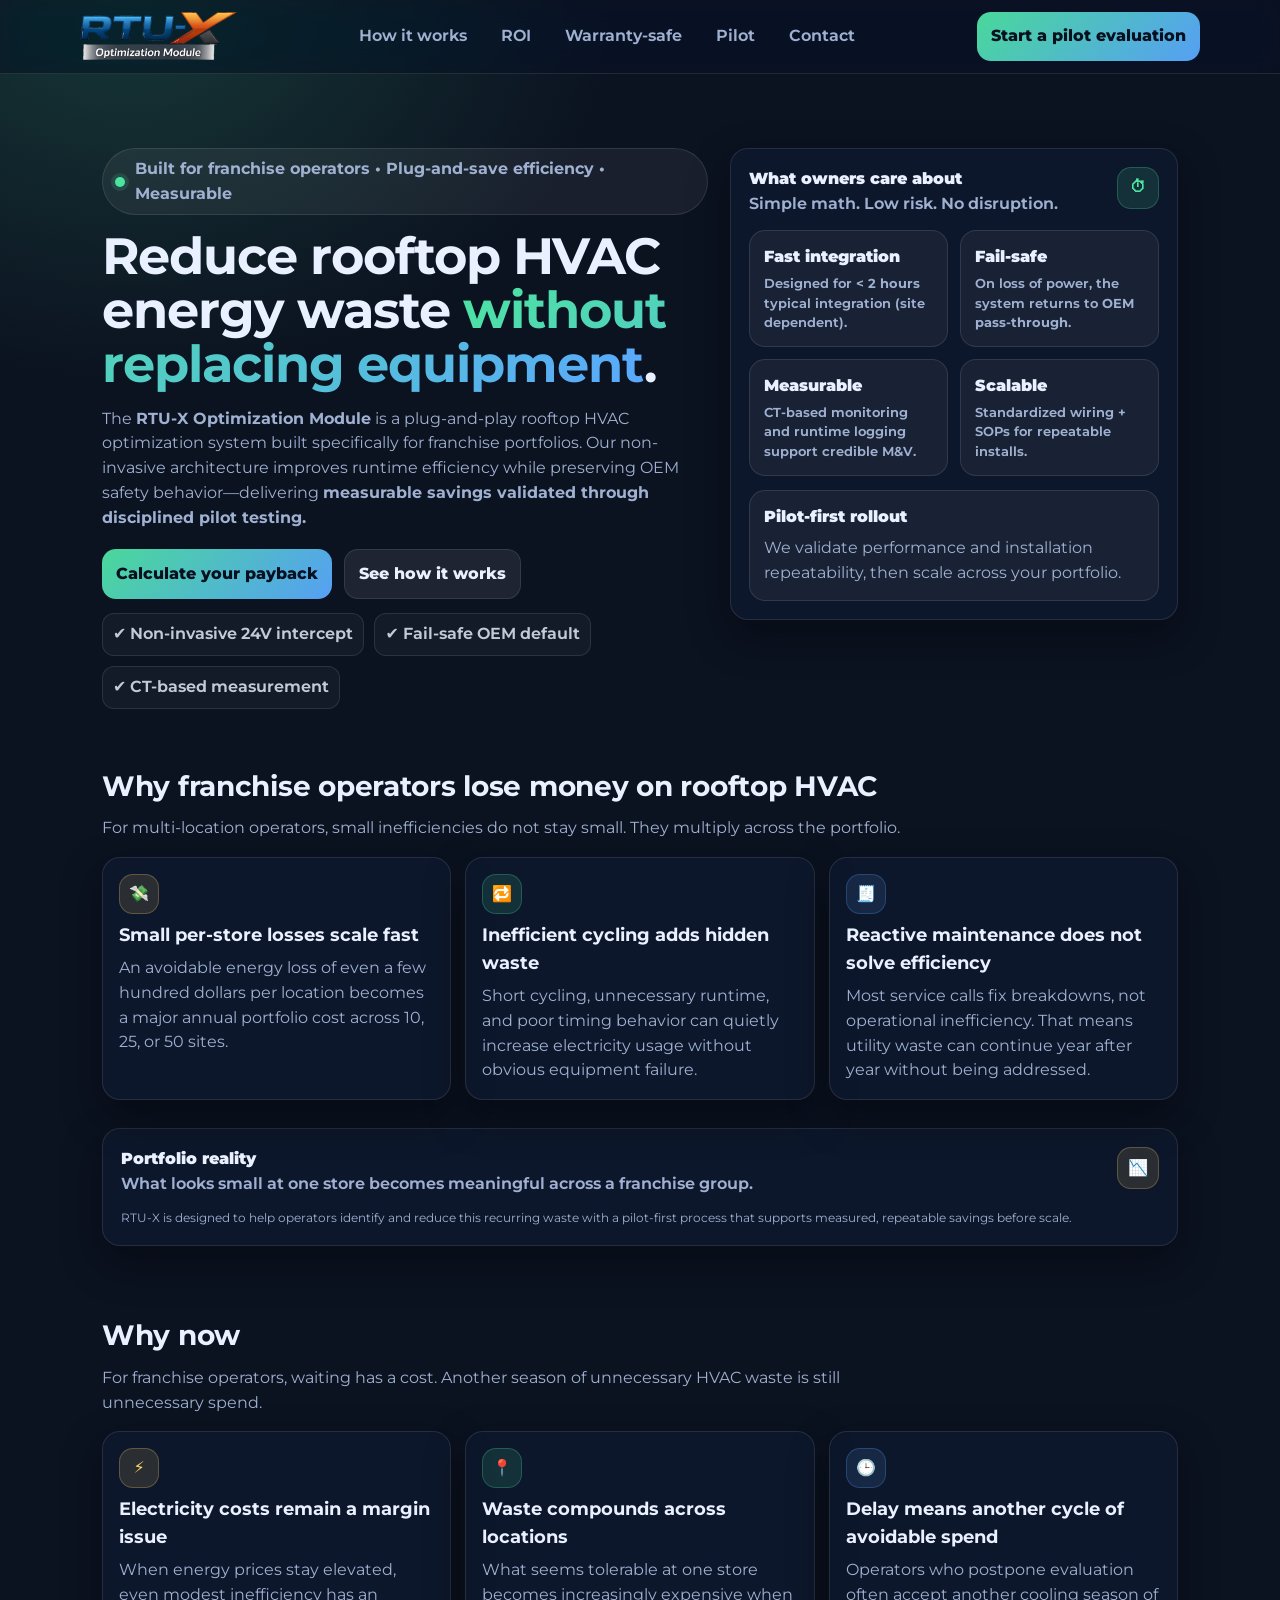
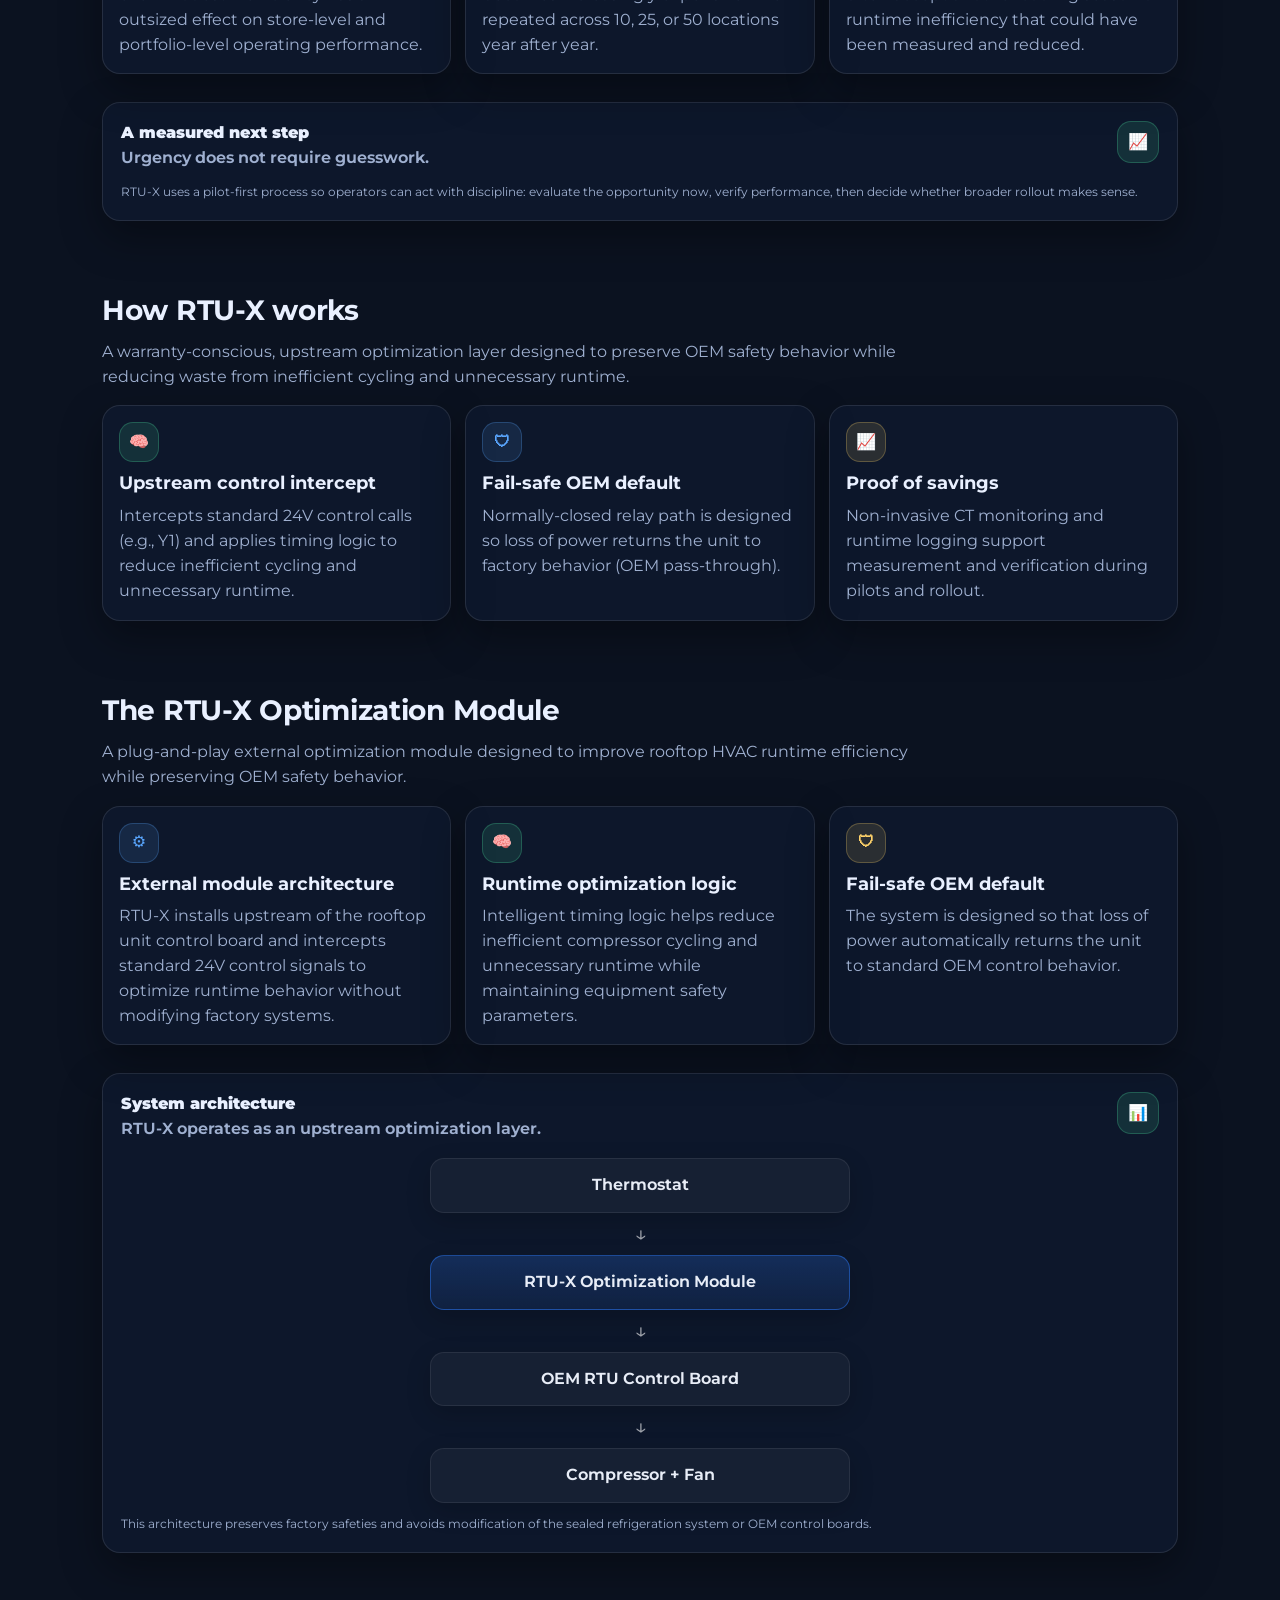
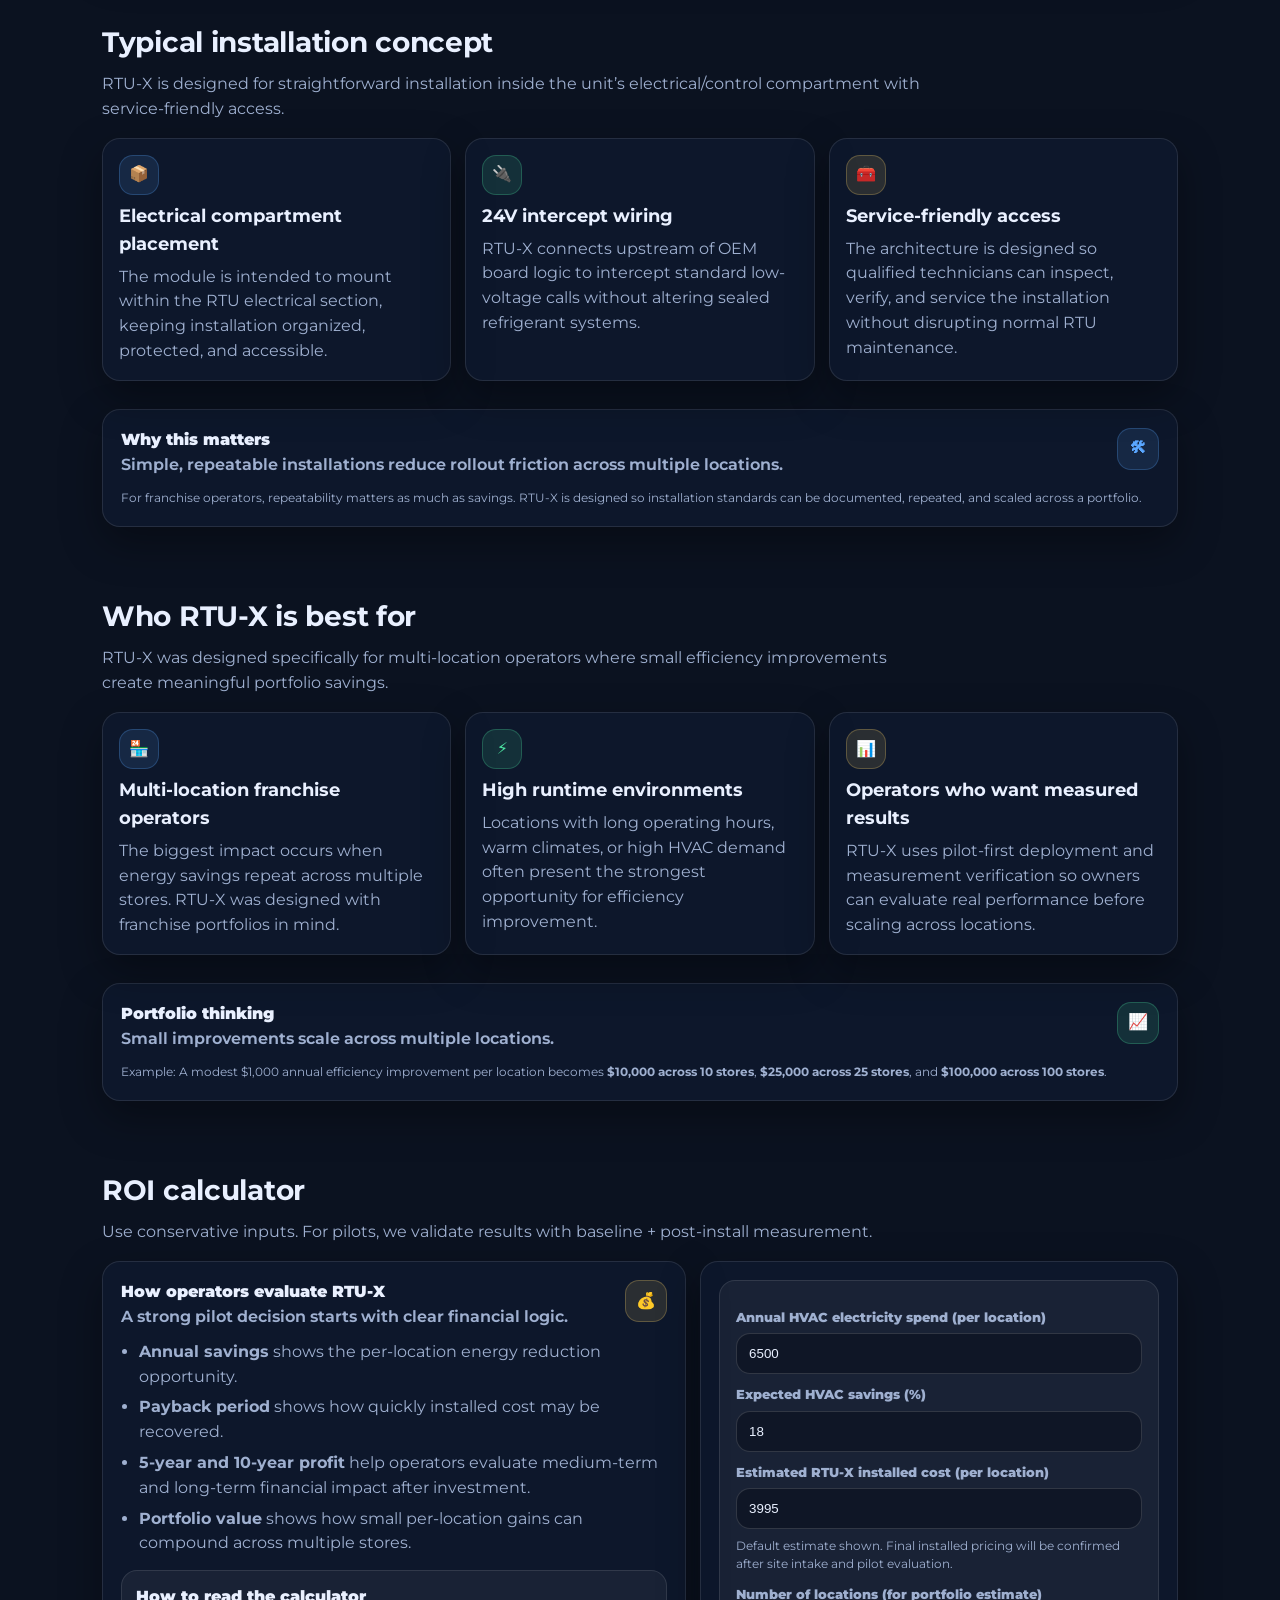
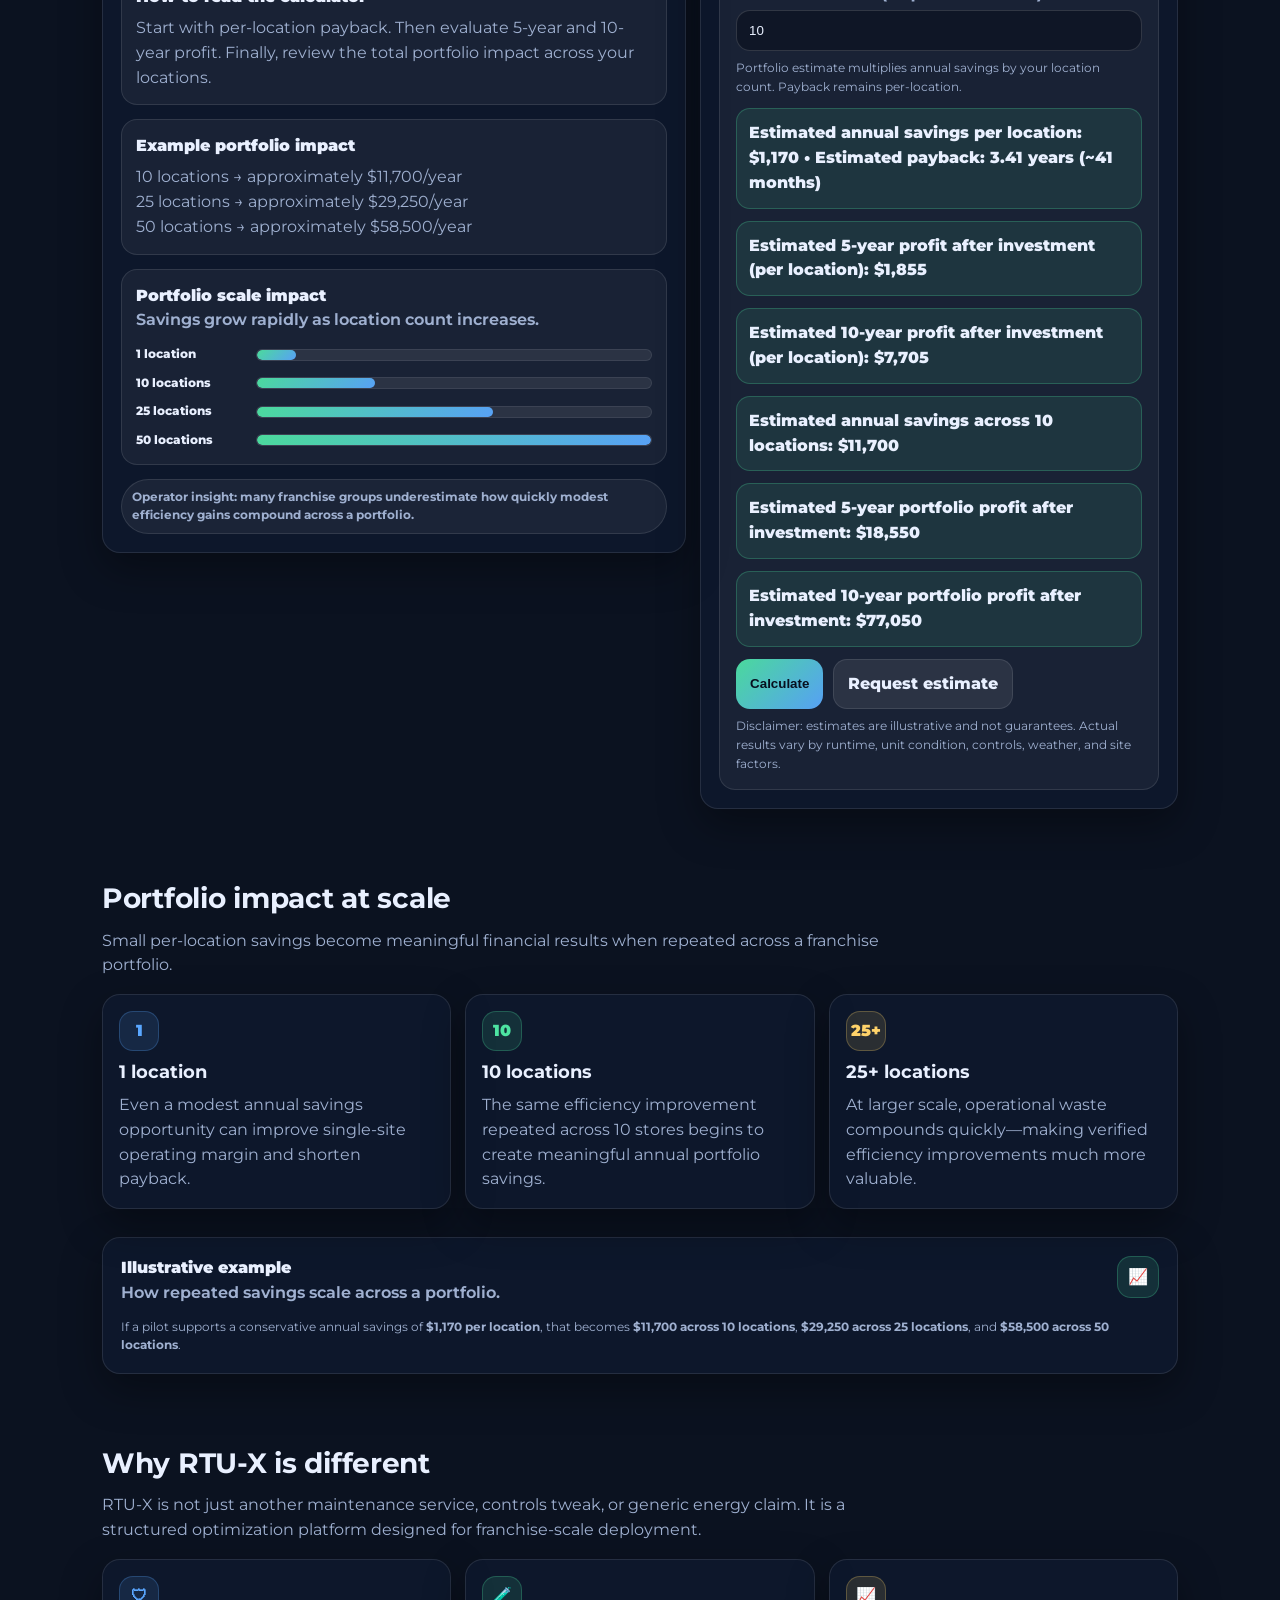
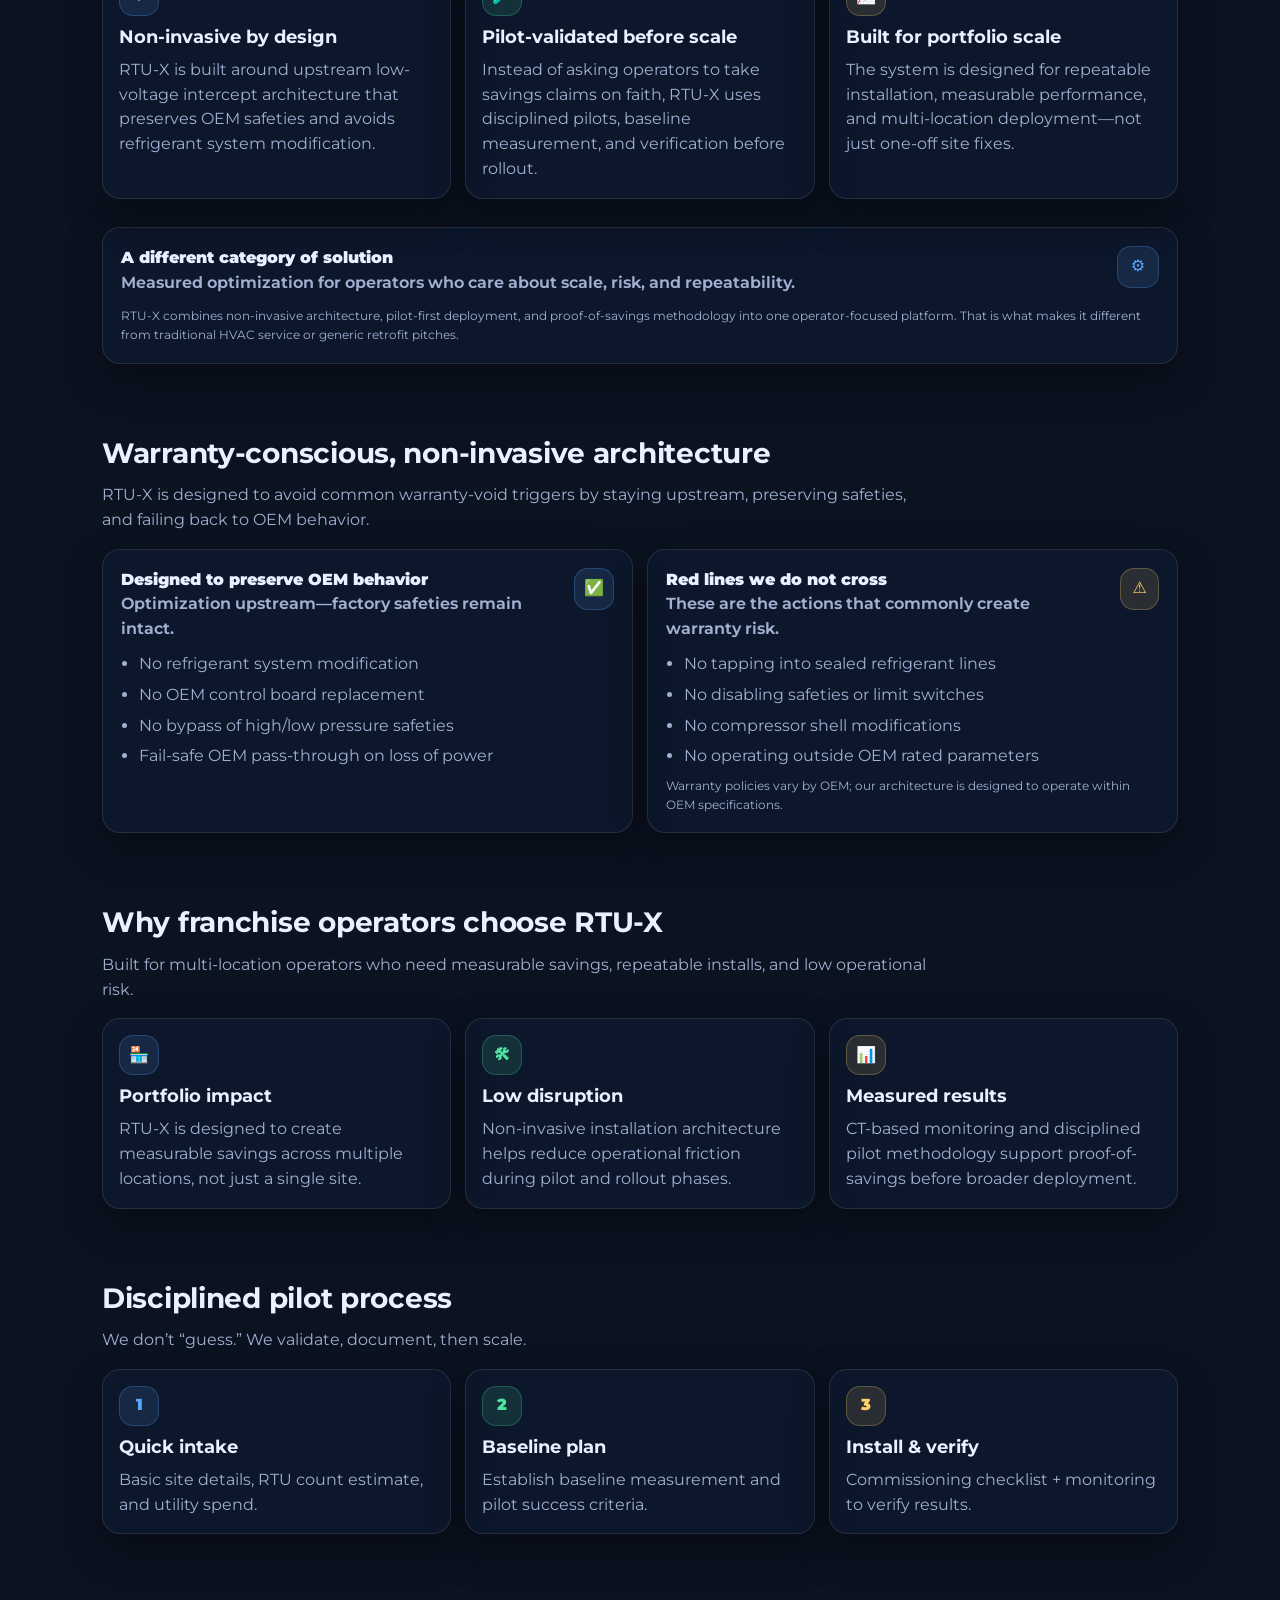
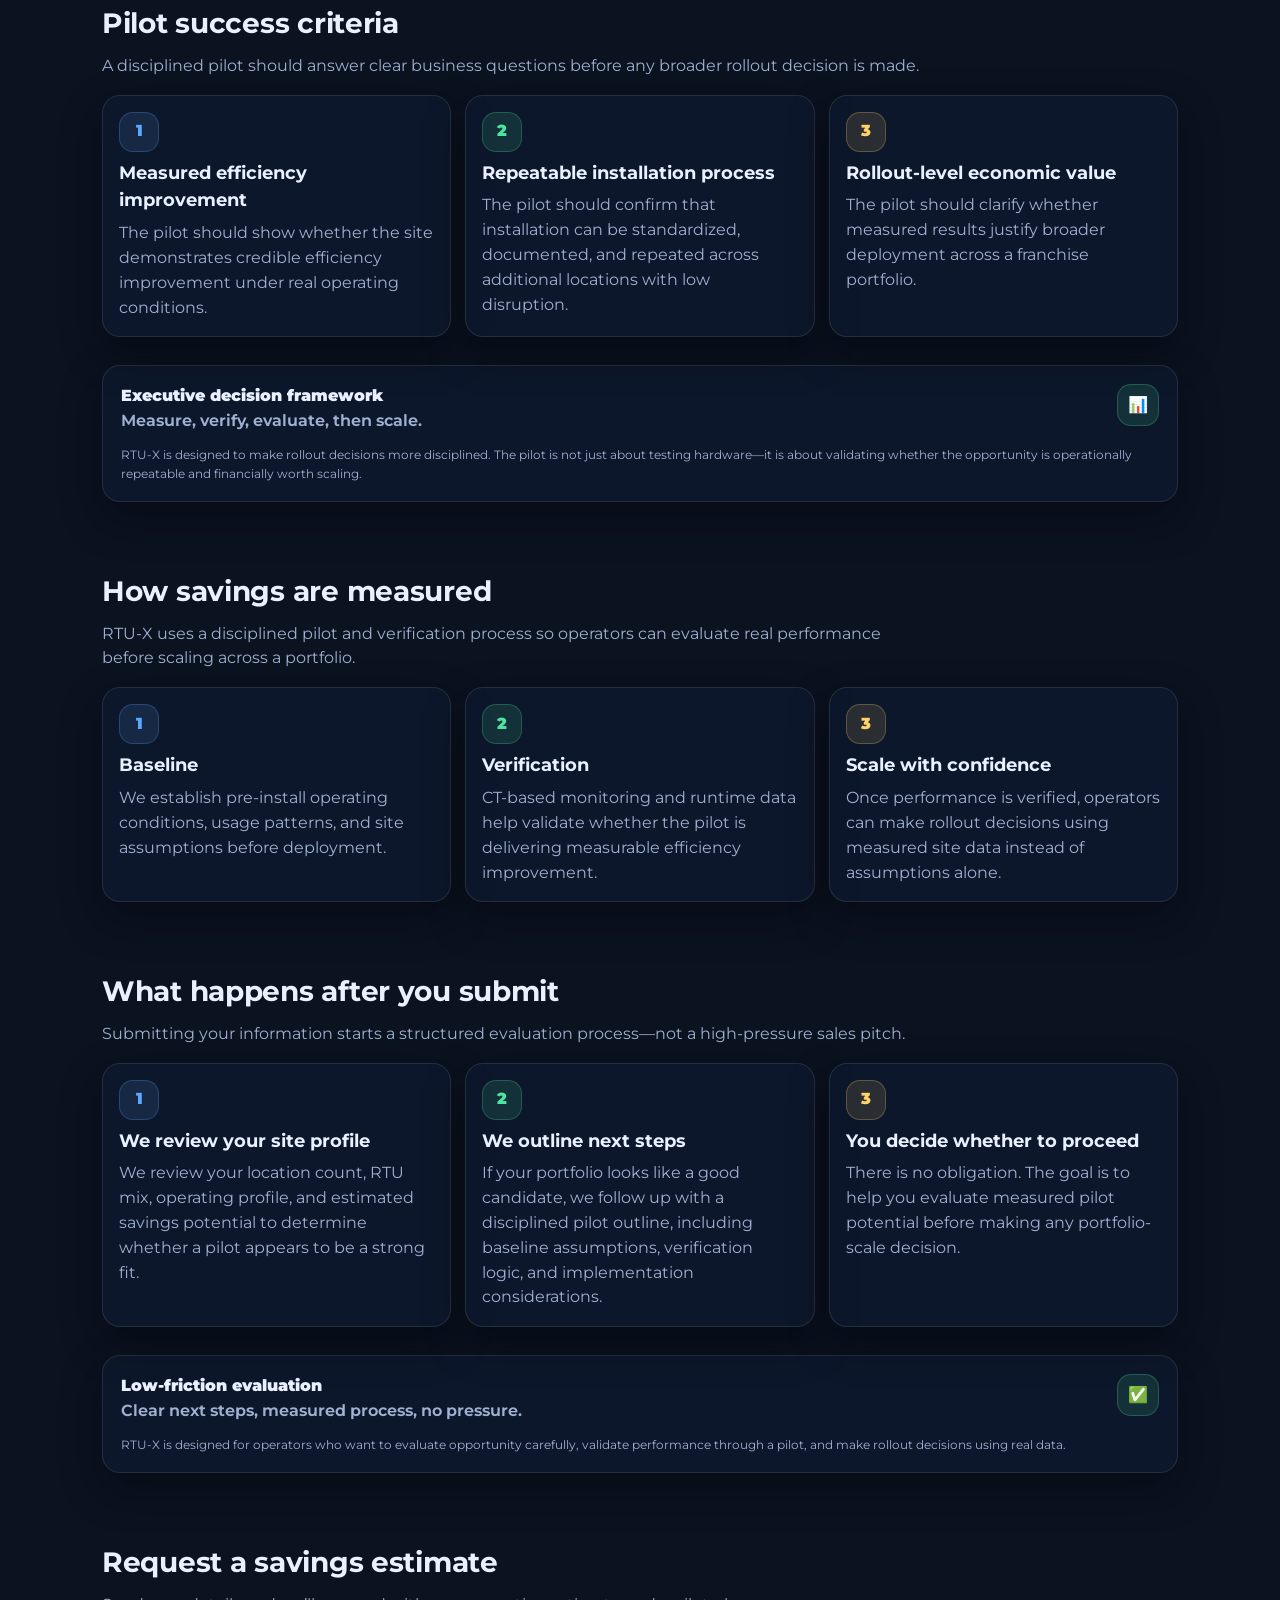
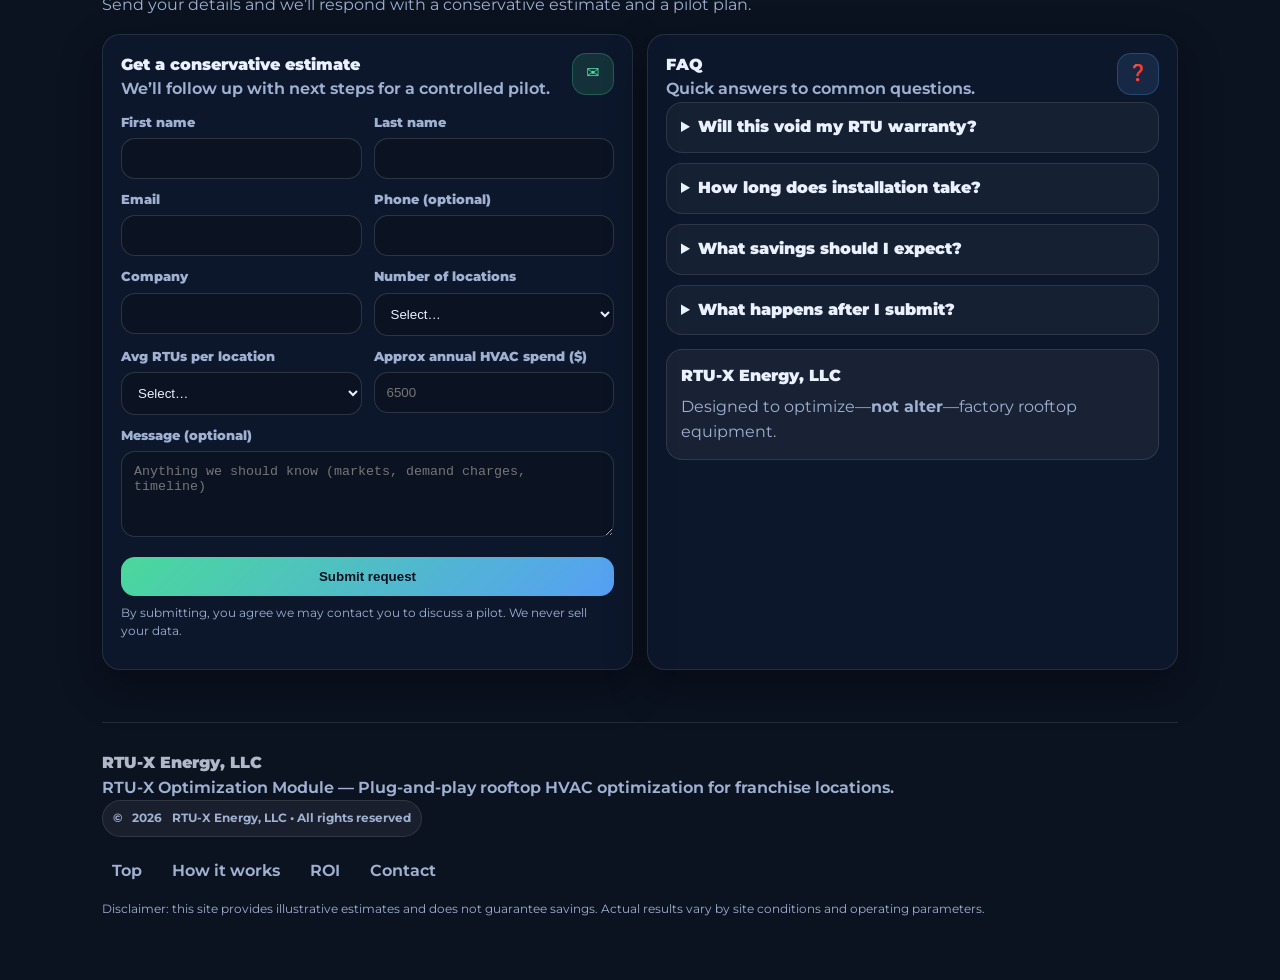
==== commit 793f8875: "Upgrade ROI section with portfolio impact guidance and visual chart" ====
--- a/index.html
+++ b/index.html
@@ -405,27 +405,71 @@
           <div class="panel-top">
             <div>
               <div class="kicker">How operators evaluate RTU-X</div>
-              <div class="muted">A serious pilot decision starts with simple financial clarity.</div>
+              <div class="muted">A strong pilot decision starts with clear financial logic.</div>
             </div>
             <div class="badge warn" aria-hidden="true">💰</div>
           </div>
 
           <ul class="bullets">
-            <li><b>Annual savings</b> shows the estimated per-location energy reduction opportunity.</li>
-            <li><b>Payback period</b> shows how quickly the installed cost may be recovered.</li>
-            <li><b>5-year and 10-year profit</b> help operators evaluate the longer-term financial impact after investment.</li>
-            <li><b>Portfolio results</b> show how small per-location savings can become meaningful across multiple stores.</li>
+            <li><b>Annual savings</b> shows the per-location energy reduction opportunity.</li>
+            <li><b>Payback period</b> shows how quickly installed cost may be recovered.</li>
+            <li><b>5-year and 10-year profit</b> help operators evaluate medium-term and long-term financial impact after investment.</li>
+            <li><b>Portfolio value</b> shows how small per-location gains can compound across multiple stores.</li>
           </ul>
 
           <div class="callout" style="margin-top:14px">
-            <div class="callout-k">How to read these numbers</div>
+            <div class="callout-k">How to read the calculator</div>
             <div class="callout-d">
-              Start with per-location payback, then evaluate 5-year and 10-year profit, then look at total portfolio impact across your locations.
+              Start with per-location payback. Then evaluate 5-year and 10-year profit. Finally, review the total portfolio impact across your locations.
+            </div>
+          </div>
+
+          <div class="callout" style="margin-top:14px">
+            <div class="callout-k">Example portfolio impact</div>
+            <div class="callout-d">
+              10 locations → approximately $11,700/year<br>
+              25 locations → approximately $29,250/year<br>
+              50 locations → approximately $58,500/year
+            </div>
+          </div>
+
+          <div class="callout" style="margin-top:14px">
+            <div class="callout-k">Portfolio scale impact</div>
+            <div class="muted">Savings grow rapidly as location count increases.</div>
+
+            <div class="mini-chart" style="margin-top:12px">
+              <div class="mini-chart-row">
+                <div class="mini-chart-label">1 location</div>
+                <div class="mini-chart-bar-wrap">
+                  <div class="mini-chart-bar mini-chart-bar-1"></div>
+                </div>
+              </div>
+
+              <div class="mini-chart-row">
+                <div class="mini-chart-label">10 locations</div>
+                <div class="mini-chart-bar-wrap">
+                  <div class="mini-chart-bar mini-chart-bar-2"></div>
+                </div>
+              </div>
+
+              <div class="mini-chart-row">
+                <div class="mini-chart-label">25 locations</div>
+                <div class="mini-chart-bar-wrap">
+                  <div class="mini-chart-bar mini-chart-bar-3"></div>
+                </div>
+              </div>
+
+              <div class="mini-chart-row">
+                <div class="mini-chart-label">50 locations</div>
+                <div class="mini-chart-bar-wrap">
+                  <div class="mini-chart-bar mini-chart-bar-4"></div>
+                </div>
+              </div>
             </div>
           </div>
 
           <div class="pill small" style="margin-top:14px">
-            Tip: After calculating, submit your request and we’ll review whether your portfolio appears to be a strong pilot candidate.
+            Operator insight: many franchise groups underestimate how quickly modest efficiency gains compound across a portfolio.
           </div>
         </div>
 
--- a/styles.css
+++ b/styles.css
@@ -18,7 +18,7 @@
 html{scroll-behavior:smooth}
 body{
   margin:0;
-  font-family:"Montserrat",ui-sans-serif,system-ui,-apple-system,Segoe UI,Roboto,Helvetica,Arial;
+  font-family: "Montserrat", ui-sans-serif, system-ui, -apple-system, Segoe UI, Roboto, Helvetica, Arial;
   background:
     radial-gradient(1000px 600px at 70% -10%, rgba(90,167,255,.25), transparent 55%),
     radial-gradient(900px 700px at 10% 0%, rgba(77,227,161,.18), transparent 55%),
@@ -26,8 +26,8 @@
   color:var(--text);
   line-height:1.55;
 }
-a{color:inherit;text-decoration:none}
-.wrap{max-width:var(--max);margin:0 auto;padding:22px;}
+a{color:inherit; text-decoration:none}
+.wrap{max-width:var(--max); margin:0 auto; padding: 22px;}
 .site-header{
   position:sticky; top:0; z-index:10;
   backdrop-filter:saturate(180%) blur(12px);
@@ -48,7 +48,7 @@
   padding:12px 14px; border-radius:14px;
   background: rgba(255,255,255,.08);
   border:1px solid var(--border);
-  color:var(--text);
+  color: var(--text);
   font-weight:800;
   cursor:pointer;
   transition: transform .12s ease, background .12s ease;
@@ -57,8 +57,8 @@
   background: linear-gradient(135deg, rgba(77,227,161,.95), rgba(90,167,255,.95));
   border:0; color:#07101f;
 }
-.btn:hover{transform:translateY(-1px)}
-.btn:active{transform:translateY(0)}
+.btn:hover{transform: translateY(-1px)}
+.btn:active{transform: translateY(0px)}
 @media (max-width: 940px){
   .navlinks{display:none}
   .brand-logo{height:44px}
@@ -66,9 +66,9 @@
 
 /* HERO */
 .hero{
-  padding:52px 0 22px;
+  padding: 52px 0 22px;
   display:grid;
-  grid-template-columns:1.15fr .85fr;
+  grid-template-columns: 1.15fr .85fr;
   gap:22px;
   align-items:stretch;
 }
@@ -80,19 +80,19 @@
   padding:8px 12px; border-radius:999px;
   background: rgba(255,255,255,.06);
   border:1px solid var(--border);
-  color:var(--muted);
+  color: var(--muted);
   font-weight:700;
-  width:fit-content;
+  width: fit-content;
 }
 .pill.small{font-size:12px; padding:8px 10px}
 .dot{
   width:10px; height:10px; border-radius:999px;
-  background:var(--accent);
-  box-shadow:0 0 0 4px rgba(77,227,161,.14);
+  background: var(--accent);
+  box-shadow: 0 0 0 4px rgba(77,227,161,.14);
 }
 h1{
   margin:14px 0 10px;
-  font-size:clamp(34px, 4vw, 54px);
+  font-size: clamp(34px, 4vw, 54px);
   line-height:1.05;
   letter-spacing:-.02em;
 }
@@ -102,19 +102,19 @@
   color:transparent;
 }
 .sub{
-  color:var(--muted);
-  font-size:16px;
-  max-width:60ch;
+  color: var(--muted);
+  font-size: 16px;
+  max-width: 60ch;
 }
 .cta{display:flex; gap:12px; flex-wrap:wrap; margin-top:18px}
-.trust{display:flex; flex-wrap:wrap; gap:10px; margin-top:14px; color:rgba(233,240,255,.82); font-weight:650}
-.trust-item{padding:8px 10px; border-radius:12px; background:rgba(255,255,255,.04); border:1px solid var(--border)}
+.trust{display:flex; flex-wrap:wrap; gap:10px; margin-top:14px; color: rgba(233,240,255,.82); font-weight:650}
+.trust-item{padding:8px 10px; border-radius:12px; background: rgba(255,255,255,.04); border:1px solid var(--border)}
 
 .card{
   background: rgba(15,25,48,.72);
-  border:1px solid var(--border);
-  border-radius:var(--radius);
-  box-shadow:var(--shadow);
+  border: 1px solid var(--border);
+  border-radius: var(--radius);
+  box-shadow: var(--shadow);
 }
 .hero-card{padding:18px}
 .card-title{display:flex; justify-content:space-between; align-items:flex-start; gap:12px}
@@ -125,12 +125,12 @@
   display:grid; place-items:center;
   background: rgba(77,227,161,.12);
   border:1px solid rgba(77,227,161,.25);
-  color:var(--accent);
+  color: var(--accent);
   font-weight:900;
 }
 .badge.blue{background: rgba(90,167,255,.12); border-color: rgba(90,167,255,.25); color: var(--accent2)}
 .badge.warn{background: rgba(255,211,106,.12); border-color: rgba(255,211,106,.25); color: var(--warn)}
-.grid2{display:grid; grid-template-columns:1fr 1fr; gap:12px; margin-top:14px}
+.grid2{display:grid; grid-template-columns: 1fr 1fr; gap:12px; margin-top:14px}
 @media (max-width: 520px){.grid2{grid-template-columns:1fr}}
 .mini{
   padding:14px;
@@ -150,11 +150,11 @@
 .callout-d{color:var(--muted); margin-top:6px}
 
 /* SECTIONS */
-.section{padding:34px 0}
+.section{padding: 34px 0}
 .sec-head{display:flex; align-items:flex-end; justify-content:space-between; gap:16px; margin-bottom:16px}
 h2{margin:0; font-size:28px; letter-spacing:-.01em}
 .lead{color:var(--muted); max-width:75ch; margin:8px 0 0}
-.cols3{display:grid; grid-template-columns:repeat(3, 1fr); gap:14px}
+.cols3{display:grid; grid-template-columns: repeat(3, 1fr); gap:14px}
 @media (max-width: 940px){.cols3{grid-template-columns:1fr}}
 .item{padding:16px}
 .item h3{margin:8px 0 6px; font-size:18px}
@@ -164,13 +164,13 @@
   display:grid; place-items:center;
   background: rgba(77,227,161,.12);
   border:1px solid rgba(77,227,161,.25);
-  color:var(--accent);
+  color: var(--accent);
   font-weight:900;
 }
 .icon.blue{background: rgba(90,167,255,.12); border-color: rgba(90,167,255,.25); color: var(--accent2)}
 .icon.warn{background: rgba(255,211,106,.12); border-color: rgba(255,211,106,.25); color: var(--warn)}
 
-.split{display:grid; grid-template-columns:1fr 1fr; gap:14px}
+.split{display:grid; grid-template-columns: 1fr 1fr; gap:14px}
 @media (max-width: 940px){.split{grid-template-columns:1fr}}
 .panel{padding:18px}
 .panel-top{display:flex; justify-content:space-between; align-items:flex-start; gap:12px}
@@ -178,7 +178,15 @@
 .bullets li{margin:6px 0}
 
 /* ROI */
-.roi{display:grid; grid-template-columns:1.1fr .9fr; gap:14px; align-items:stretch}
+.roi{
+  display:grid;
+  grid-template-columns: 1.1fr .9fr;
+  gap:14px;
+  align-items:start;
+}
+.roi .panel{
+  align-self:start;
+}
 @media (max-width: 940px){.roi{grid-template-columns:1fr}}
 .calc{
   padding:16px;
@@ -194,99 +202,137 @@
   border-radius:14px;
   border:1px solid rgba(255,255,255,.14);
   background: rgba(11,18,32,.65);
-  color:var(--text);
+  color: var(--text);
   outline:none;
 }
-input:focus, textarea:focus, select:focus{
-  border-color: rgba(90,167,255,.55);
-  box-shadow: 0 0 0 4px rgba(90,167,255,.12)
-}
+input:focus, textarea:focus, select:focus{border-color: rgba(90,167,255,.55); box-shadow: 0 0 0 4px rgba(90,167,255,.12)}
 .result{
   margin-top:12px;
   padding:12px;
   border-radius:14px;
   background: rgba(77,227,161,.10);
-  border:1px solid rgba(77,227,161,.25);
-  color:var(--text);
+  border: 1px solid rgba(77,227,161,.25);
+  color: var(--text);
   font-weight:850;
 }
 .cta-row{display:flex; gap:10px; flex-wrap:wrap; margin-top:12px}
 .fine{color:var(--muted); font-size:12px; margin-top:8px}
 
+/* ROI mini chart */
+.mini-chart{
+  display:grid;
+  gap:10px;
+}
+.mini-chart-row{
+  display:grid;
+  grid-template-columns:110px 1fr;
+  align-items:center;
+  gap:10px;
+}
+.mini-chart-label{
+  color:var(--text);
+  font-size:12px;
+  font-weight:800;
+}
+.mini-chart-bar-wrap{
+  height:12px;
+  border-radius:999px;
+  background:rgba(255,255,255,.08);
+  border:1px solid rgba(255,255,255,.08);
+  overflow:hidden;
+}
+.mini-chart-bar{
+  height:100%;
+  border-radius:999px;
+  background:linear-gradient(135deg, rgba(77,227,161,.95), rgba(90,167,255,.95));
+}
+.mini-chart-bar-1{width:10%}
+.mini-chart-bar-2{width:30%}
+.mini-chart-bar-3{width:60%}
+.mini-chart-bar-4{width:100%}
+@media (max-width: 640px){
+  .mini-chart-row{
+    grid-template-columns:90px 1fr;
+  }
+  .mini-chart-label{
+    font-size:11px;
+  }
+}
+
 /* Lead form */
-.leadform .row2{display:grid; grid-template-columns:1fr 1fr; gap:12px}
+.leadform .row2{display:grid; grid-template-columns: 1fr 1fr; gap:12px}
 @media (max-width: 680px){.leadform .row2{grid-template-columns:1fr}}
 .leadform button{margin-top:12px; width:100%}
 
 /* FAQ */
 .faq details{
-  border:1px solid var(--border);
-  border-radius:16px;
+  border: 1px solid var(--border);
+  border-radius: 16px;
   background: rgba(255,255,255,.04);
-  padding:12px 14px;
+  padding: 12px 14px;
 }
 .faq summary{cursor:pointer; font-weight:900}
 .faq p{color:var(--muted); margin:8px 0 0}
 .faq{display:grid; gap:10px}
 
 /* Diagram */
-.diagram{
-  display:flex;
-  flex-direction:column;
-  align-items:center;
-  gap:10px;
-  margin-top:8px;
-}
-.node{
-  width:100%;
-  max-width:420px;
-  text-align:center;
-  padding:14px 18px;
-  border-radius:14px;
+.diagram {
+  display: flex;
+  flex-direction: column;
+  align-items: center;
+  gap: 10px;
+  margin-top: 8px;
+}
+.node {
+  width: 100%;
+  max-width: 420px;
+  text-align: center;
+  padding: 14px 18px;
+  border-radius: 14px;
   background: rgba(255,255,255,0.04);
-  border:1px solid rgba(255,255,255,0.08);
-  font-weight:650;
-  color:#e8edf7;
-  box-shadow:0 8px 24px rgba(0,0,0,0.18);
-}
-.node.highlight{
+  border: 1px solid rgba(255,255,255,0.08);
+  font-weight: 650;
+  color: #e8edf7;
+  box-shadow: 0 8px 24px rgba(0,0,0,0.18);
+}
+.node.highlight {
   background: linear-gradient(180deg, rgba(46,124,255,0.22), rgba(46,124,255,0.10));
-  border:1px solid rgba(46,124,255,0.45);
-}
-.arrow{
-  font-size:22px;
-  line-height:1;
+  border: 1px solid rgba(46,124,255,0.45);
+}
+.arrow {
+  font-size: 22px;
+  line-height: 1;
   color: rgba(255,255,255,0.6);
 }
-@media (max-width: 640px){
-  .node{
-    max-width:100%;
-    font-size:14px;
-    padding:12px 14px;
+@media (max-width: 640px) {
+  .node {
+    max-width: 100%;
+    font-size: 14px;
+    padding: 12px 14px;
   }
 }
 
 /* Footer */
 .site-footer{
-  padding:28px 0 40px;
+  padding: 28px 0 40px;
   color: rgba(233,240,255,.75);
-  border-top:1px solid var(--border);
-  margin-top:18px;
+  border-top: 1px solid var(--border);
+  margin-top: 18px;
 }
 .foot{display:flex; justify-content:space-between; gap:16px; flex-wrap:wrap}
 .foot-brand{font-weight:900}
 .foot-links{display:flex; gap:10px; flex-wrap:wrap; color:var(--muted); font-weight:650}
 .foot-links a{padding:6px 10px; border-radius:12px}
-.foot-links a:hover{background: rgba(255,255,255,.06); color:var(--text)}
-
-/* Subtle animation */
+.foot-links a:hover{background: rgba(255,255,255,.06); color: var(--text)}
+
+/* Subtle animation (non-flashy) */
 .reveal{
   opacity:1 !important;
   transform:none !important;
   filter:none !important;
 }
 
-/* HubSpot compatibility */
+/* HubSpot Form Styling Fix (match RTU-X site) */
 .hs-form,
 .hs-form * {
   font-family: inherit;
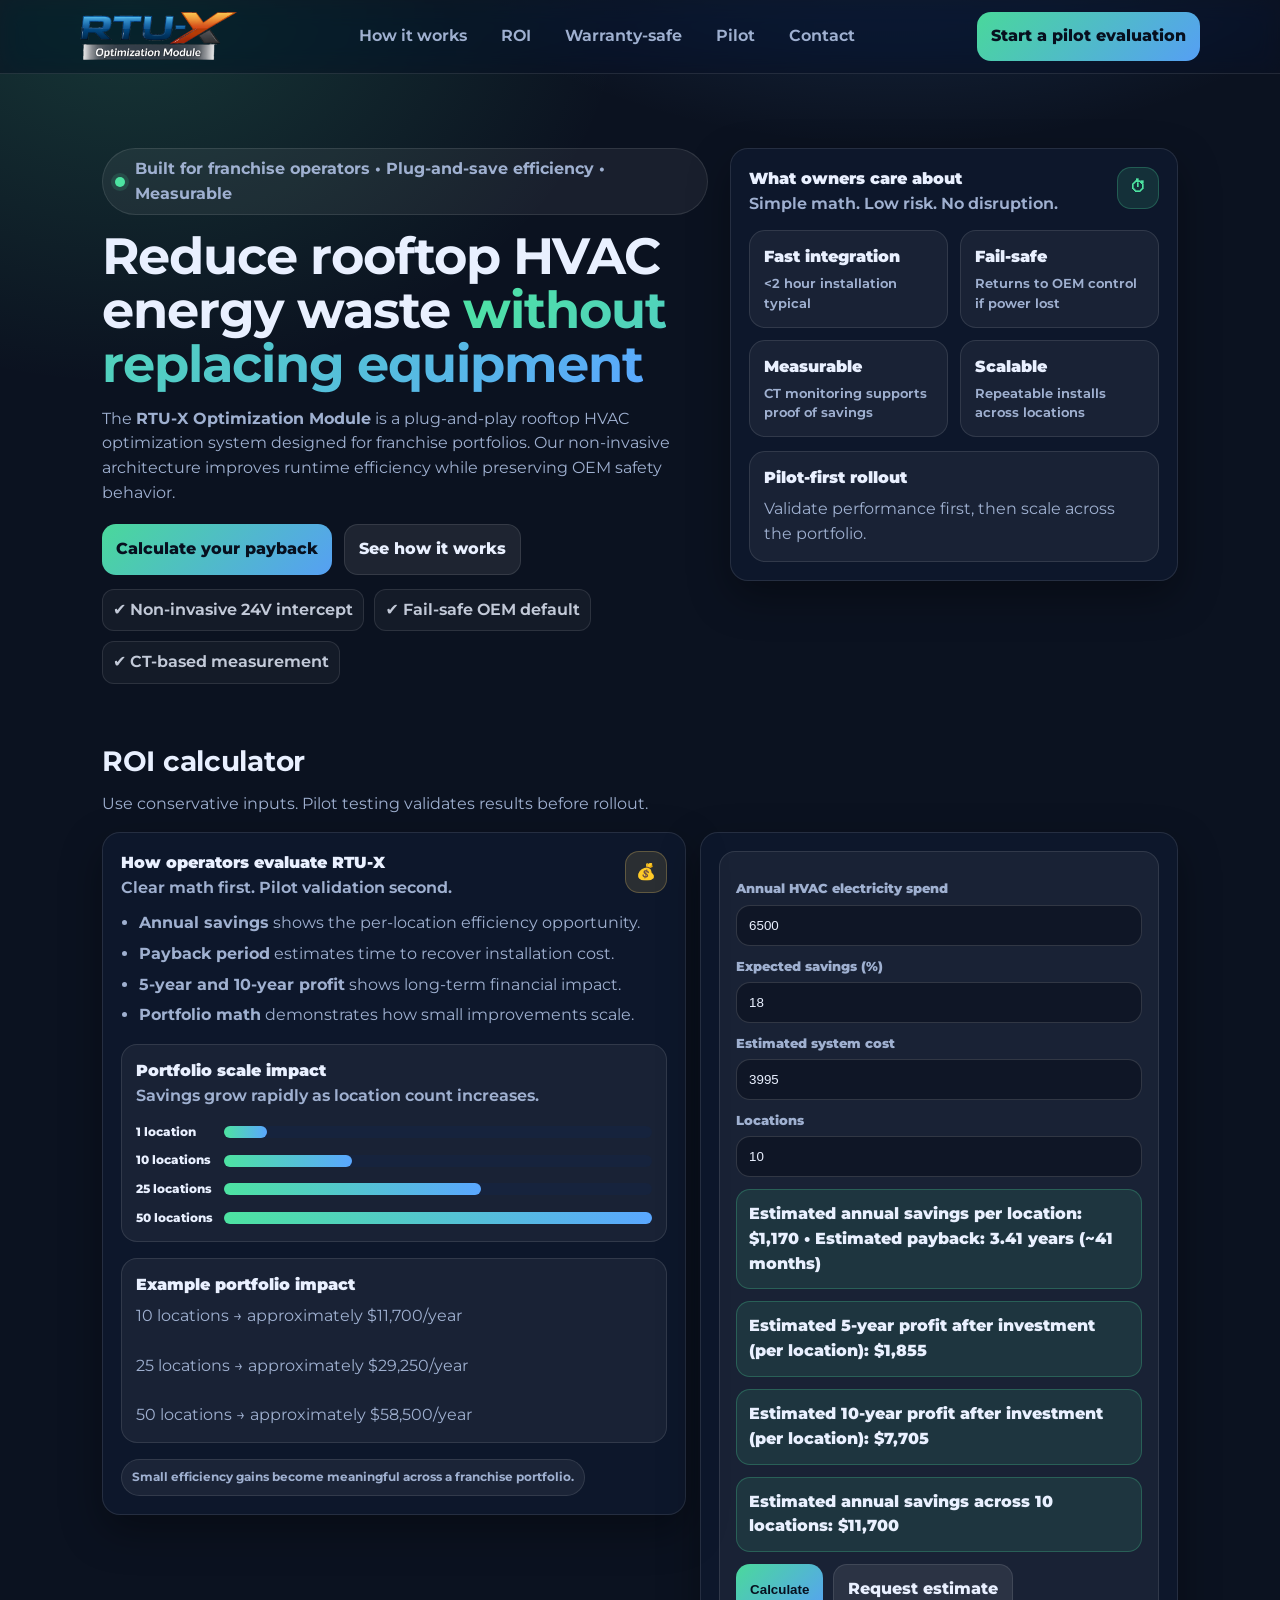
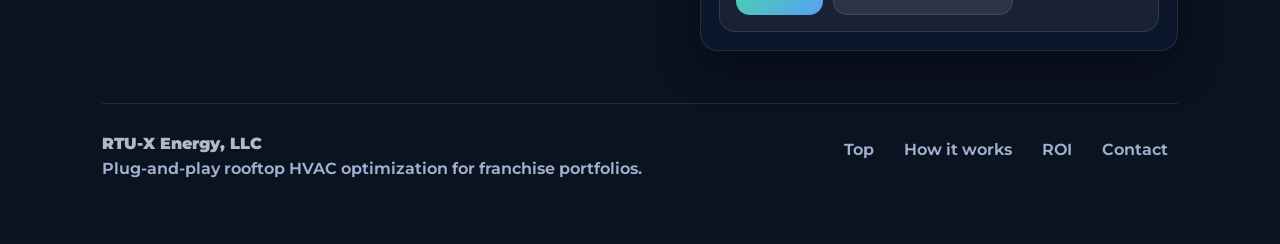
==== commit d3691d21: "Fix ROI layout order and force mobile portfolio bars visibility" ====
--- a/index.html
+++ b/index.html
@@ -1,1003 +1,284 @@
 <!doctype html>
 <html lang="en">
 <head>
-  <meta charset="utf-8" />
-  <meta name="viewport" content="width=device-width, initial-scale=1" />
-  <title>RTU-X Optimization Module | RTU-X Energy, LLC</title>
-  <meta name="description" content="RTU-X Optimization Module is a plug-and-play, non-invasive rooftop HVAC optimization add-on designed for franchise locations. Measurable savings, fast installation, warranty-conscious architecture." />
-  <meta property="og:title" content="RTU-X Optimization Module" />
-  <meta property="og:description" content="Plug-and-play rooftop HVAC optimization for franchise locations with measurable ROI." />
-  <meta property="og:type" content="website" />
-  <meta name="theme-color" content="#0b1220" />
-  <link rel="preconnect" href="https://fonts.googleapis.com">
-  <link rel="preconnect" href="https://fonts.gstatic.com" crossorigin>
-  <link href="https://fonts.googleapis.com/css2?family=Montserrat:wght@500;650;750;850&display=swap" rel="stylesheet">
-  <link rel="stylesheet" href="styles.css" />
+<meta charset="utf-8"/>
+<meta name="viewport" content="width=device-width, initial-scale=1"/>
+<title>RTU-X Optimization Module | RTU-X Energy, LLC</title>
+<meta name="description" content="Plug-and-play rooftop HVAC optimization for franchise locations with measurable ROI."/>
+
+<link rel="preconnect" href="https://fonts.googleapis.com">
+<link rel="preconnect" href="https://fonts.gstatic.com" crossorigin>
+
+<link href="https://fonts.googleapis.com/css2?family=Montserrat:wght@500;650;750;850&display=swap" rel="stylesheet">
+<link rel="stylesheet" href="styles.css"/>
 </head>
 
 <body>
-  <header class="site-header">
-    <div class="wrap nav">
-      <a class="brand" href="#top" aria-label="RTU-X Energy home">
-        <img class="brand-logo" src="assets/rtux-logo.png" alt="RTU-X Optimization Module logo" />
-      </a>
-
-      <nav class="navlinks" aria-label="Primary">
-        <a href="#how">How it works</a>
-        <a href="#roi">ROI</a>
-        <a href="#warranty">Warranty-safe</a>
-        <a href="#pilot">Pilot</a>
-        <a href="#contact">Contact</a>
-      </nav>
-
-      <a class="btn primary" href="#contact">Start a pilot evaluation</a>
-    </div>
-  </header>
-
-  <main id="top" class="wrap">
-    <!-- HERO -->
-    <section class="hero reveal">
-      <div class="hero-left">
-        <div class="pill">
-          <span class="dot" aria-hidden="true"></span>
-          Built for franchise operators • Plug-and-save efficiency • Measurable
-        </div>
-
-        <h1>
-          Reduce rooftop HVAC energy waste
-          <span class="grad">without replacing equipment</span>.
-        </h1>
-
-        <p class="sub">
-          The <b>RTU-X Optimization Module</b> is a plug-and-play rooftop HVAC optimization system built specifically for franchise portfolios.
-          Our non-invasive architecture improves runtime efficiency while preserving OEM safety behavior—delivering
-          <b>measurable savings validated through disciplined pilot testing.</b>
-        </p>
-
-        <div class="cta">
-          <a class="btn primary" href="#roi">Calculate your payback</a>
-          <a class="btn" href="#how">See how it works</a>
-        </div>
-
-        <div class="trust">
-          <div class="trust-item">✔ Non-invasive 24V intercept</div>
-          <div class="trust-item">✔ Fail-safe OEM default</div>
-          <div class="trust-item">✔ CT-based measurement</div>
-        </div>
-      </div>
-
-      <div class="hero-right">
-        <div class="card hero-card">
-          <div class="card-title">
-            <div>
-              <div class="kicker">What owners care about</div>
-              <div class="muted">Simple math. Low risk. No disruption.</div>
-            </div>
-            <div class="badge" aria-hidden="true">⏱</div>
-          </div>
-
-          <div class="grid2">
-            <div class="mini">
-              <div class="mini-k">Fast integration</div>
-              <div class="mini-d">Designed for <b>&lt; 2 hours</b> typical integration (site dependent).</div>
-            </div>
-            <div class="mini">
-              <div class="mini-k">Fail-safe</div>
-              <div class="mini-d">On loss of power, the system returns to <b>OEM pass-through</b>.</div>
-            </div>
-            <div class="mini">
-              <div class="mini-k">Measurable</div>
-              <div class="mini-d">CT-based monitoring and runtime logging support credible M&amp;V.</div>
-            </div>
-            <div class="mini">
-              <div class="mini-k">Scalable</div>
-              <div class="mini-d">Standardized wiring + SOPs for repeatable installs.</div>
-            </div>
-          </div>
-
-          <div class="callout">
-            <div class="callout-k">Pilot-first rollout</div>
-            <div class="callout-d">We validate performance and installation repeatability, then scale across your portfolio.</div>
-          </div>
-        </div>
-      </div>
-    </section>
-
-    <!-- PAIN POINT -->
-    <section id="pain" class="section reveal">
-      <div class="sec-head">
-        <div>
-          <h2>Why franchise operators lose money on rooftop HVAC</h2>
-          <p class="lead">
-            For multi-location operators, small inefficiencies do not stay small. They multiply across the portfolio.
-          </p>
-        </div>
-      </div>
-
-      <div class="cols3">
-        <div class="card item">
-          <div class="icon warn">💸</div>
-          <h3>Small per-store losses scale fast</h3>
-          <p>An avoidable energy loss of even a few hundred dollars per location becomes a major annual portfolio cost across 10, 25, or 50 sites.</p>
-        </div>
-
-        <div class="card item">
-          <div class="icon">🔁</div>
-          <h3>Inefficient cycling adds hidden waste</h3>
-          <p>Short cycling, unnecessary runtime, and poor timing behavior can quietly increase electricity usage without obvious equipment failure.</p>
-        </div>
-
-        <div class="card item">
-          <div class="icon blue">🧾</div>
-          <h3>Reactive maintenance does not solve efficiency</h3>
-          <p>Most service calls fix breakdowns, not operational inefficiency. That means utility waste can continue year after year without being addressed.</p>
-        </div>
-      </div>
-
-      <div class="card panel" style="margin-top:28px">
-        <div class="panel-top">
-          <div>
-            <div class="kicker">Portfolio reality</div>
-            <div class="muted">What looks small at one store becomes meaningful across a franchise group.</div>
-          </div>
-          <div class="badge warn" aria-hidden="true">📉</div>
-        </div>
-
-        <div class="fine" style="margin-top:12px">
-          RTU-X is designed to help operators identify and reduce this recurring waste with a pilot-first process that supports measured, repeatable savings before scale.
-        </div>
-      </div>
-    </section>
-
-    <!-- WHY NOW -->
-    <section id="why-now" class="section reveal">
-      <div class="sec-head">
-        <div>
-          <h2>Why now</h2>
-          <p class="lead">
-            For franchise operators, waiting has a cost. Another season of unnecessary HVAC waste is still unnecessary spend.
-          </p>
-        </div>
-      </div>
-
-      <div class="cols3">
-        <div class="card item">
-          <div class="icon warn">⚡</div>
-          <h3>Electricity costs remain a margin issue</h3>
-          <p>When energy prices stay elevated, even modest inefficiency has an outsized effect on store-level and portfolio-level operating performance.</p>
-        </div>
-
-        <div class="card item">
-          <div class="icon">📍</div>
-          <h3>Waste compounds across locations</h3>
-          <p>What seems tolerable at one store becomes increasingly expensive when repeated across 10, 25, or 50 locations year after year.</p>
-        </div>
-
-        <div class="card item">
-          <div class="icon blue">🕒</div>
-          <h3>Delay means another cycle of avoidable spend</h3>
-          <p>Operators who postpone evaluation often accept another cooling season of runtime inefficiency that could have been measured and reduced.</p>
-        </div>
-      </div>
-
-      <div class="card panel" style="margin-top:28px">
-        <div class="panel-top">
-          <div>
-            <div class="kicker">A measured next step</div>
-            <div class="muted">Urgency does not require guesswork.</div>
-          </div>
-          <div class="badge" aria-hidden="true">📈</div>
-        </div>
-
-        <div class="fine" style="margin-top:12px">
-          RTU-X uses a pilot-first process so operators can act with discipline: evaluate the opportunity now, verify performance, then decide whether broader rollout makes sense.
-        </div>
-      </div>
-    </section>
-
-    <!-- HOW -->
-    <section id="how" class="section reveal">
-      <div class="sec-head">
-        <div>
-          <h2>How RTU-X works</h2>
-          <p class="lead">
-            A warranty-conscious, upstream optimization layer designed to preserve OEM safety behavior while reducing waste from inefficient cycling and unnecessary runtime.
-          </p>
-        </div>
-      </div>
-
-      <div class="cols3">
-        <div class="card item">
-          <div class="icon">🧠</div>
-          <h3>Upstream control intercept</h3>
-          <p>Intercepts standard 24V control calls (e.g., Y1) and applies timing logic to reduce inefficient cycling and unnecessary runtime.</p>
-        </div>
-
-        <div class="card item">
-          <div class="icon blue">🛡</div>
-          <h3>Fail-safe OEM default</h3>
-          <p>Normally-closed relay path is designed so loss of power returns the unit to factory behavior (OEM pass-through).</p>
-        </div>
-
-        <div class="card item">
-          <div class="icon warn">📈</div>
-          <h3>Proof of savings</h3>
-          <p>Non-invasive CT monitoring and runtime logging support measurement and verification during pilots and rollout.</p>
-        </div>
-      </div>
-    </section>
-
-    <!-- RTU-X MODULE -->
-    <section id="module" class="section reveal">
-      <div class="sec-head">
-        <div>
-          <h2>The RTU-X Optimization Module</h2>
-          <p class="lead">
-            A plug-and-play external optimization module designed to improve rooftop HVAC runtime efficiency while preserving OEM safety behavior.
-          </p>
-        </div>
-      </div>
-
-      <div class="cols3">
-        <div class="card item">
-          <div class="icon blue">⚙️</div>
-          <h3>External module architecture</h3>
-          <p>
-            RTU-X installs upstream of the rooftop unit control board and intercepts standard 24V control signals to optimize runtime behavior without modifying factory systems.
-          </p>
-        </div>
-
-        <div class="card item">
-          <div class="icon">🧠</div>
-          <h3>Runtime optimization logic</h3>
-          <p>
-            Intelligent timing logic helps reduce inefficient compressor cycling and unnecessary runtime while maintaining equipment safety parameters.
-          </p>
-        </div>
-
-        <div class="card item">
-          <div class="icon warn">🛡</div>
-          <h3>Fail-safe OEM default</h3>
-          <p>
-            The system is designed so that loss of power automatically returns the unit to standard OEM control behavior.
-          </p>
-        </div>
-      </div>
-
-      <div class="card panel" style="margin-top:28px">
-        <div class="panel-top">
-          <div>
-            <div class="kicker">System architecture</div>
-            <div class="muted">RTU-X operates as an upstream optimization layer.</div>
-          </div>
-          <div class="badge" aria-hidden="true">📊</div>
-        </div>
-
-        <div class="diagram" style="margin-top:16px">
-          <div class="node">Thermostat</div>
-          <div class="arrow">↓</div>
-          <div class="node highlight">RTU-X Optimization Module</div>
-          <div class="arrow">↓</div>
-          <div class="node">OEM RTU Control Board</div>
-          <div class="arrow">↓</div>
-          <div class="node">Compressor + Fan</div>
-        </div>
-
-        <div class="fine" style="margin-top:12px">
-          This architecture preserves factory safeties and avoids modification of the sealed refrigeration system or OEM control boards.
-        </div>
-      </div>
-    </section>
-
-    <!-- INSTALLATION CONCEPT -->
-    <section id="installation" class="section reveal">
-      <div class="sec-head">
-        <div>
-          <h2>Typical installation concept</h2>
-          <p class="lead">
-            RTU-X is designed for straightforward installation inside the unit’s electrical/control compartment with service-friendly access.
-          </p>
-        </div>
-      </div>
-
-      <div class="cols3">
-        <div class="card item">
-          <div class="icon blue">📦</div>
-          <h3>Electrical compartment placement</h3>
-          <p>The module is intended to mount within the RTU electrical section, keeping installation organized, protected, and accessible.</p>
-        </div>
-
-        <div class="card item">
-          <div class="icon">🔌</div>
-          <h3>24V intercept wiring</h3>
-          <p>RTU-X connects upstream of OEM board logic to intercept standard low-voltage calls without altering sealed refrigerant systems.</p>
-        </div>
-
-        <div class="card item">
-          <div class="icon warn">🧰</div>
-          <h3>Service-friendly access</h3>
-          <p>The architecture is designed so qualified technicians can inspect, verify, and service the installation without disrupting normal RTU maintenance.</p>
-        </div>
-      </div>
-
-      <div class="card panel" style="margin-top:28px">
-        <div class="panel-top">
-          <div>
-            <div class="kicker">Why this matters</div>
-            <div class="muted">Simple, repeatable installations reduce rollout friction across multiple locations.</div>
-          </div>
-          <div class="badge blue" aria-hidden="true">🛠</div>
-        </div>
-
-        <div class="fine" style="margin-top:12px">
-          For franchise operators, repeatability matters as much as savings. RTU-X is designed so installation standards can be documented, repeated, and scaled across a portfolio.
-        </div>
-      </div>
-    </section>
-
-    <!-- BEST FIT -->
-    <section id="bestfit" class="section reveal">
-      <div class="sec-head">
-        <div>
-          <h2>Who RTU-X is best for</h2>
-          <p class="lead">
-            RTU-X was designed specifically for multi-location operators where small efficiency improvements create meaningful portfolio savings.
-          </p>
-        </div>
-      </div>
-
-      <div class="cols3">
-        <div class="card item">
-          <div class="icon blue">🏪</div>
-          <h3>Multi-location franchise operators</h3>
-          <p>
-            The biggest impact occurs when energy savings repeat across multiple stores. RTU-X was designed with franchise portfolios in mind.
-          </p>
-        </div>
-
-        <div class="card item">
-          <div class="icon">⚡</div>
-          <h3>High runtime environments</h3>
-          <p>
-            Locations with long operating hours, warm climates, or high HVAC demand often present the strongest opportunity for efficiency improvement.
-          </p>
-        </div>
-
-        <div class="card item">
-          <div class="icon warn">📊</div>
-          <h3>Operators who want measured results</h3>
-          <p>
-            RTU-X uses pilot-first deployment and measurement verification so owners can evaluate real performance before scaling across locations.
-          </p>
-        </div>
-      </div>
-
-      <div class="card panel" style="margin-top:28px">
-        <div class="panel-top">
-          <div>
-            <div class="kicker">Portfolio thinking</div>
-            <div class="muted">Small improvements scale across multiple locations.</div>
-          </div>
-          <div class="badge" aria-hidden="true">📈</div>
-        </div>
-
-        <div class="fine" style="margin-top:12px">
-          Example: A modest $1,000 annual efficiency improvement per location becomes
-          <b>$10,000 across 10 stores</b>, <b>$25,000 across 25 stores</b>, and
-          <b>$100,000 across 100 stores</b>.
-        </div>
-      </div>
-    </section>
-
-    <!-- ROI -->
-    <section id="roi" class="section reveal">
-      <div class="sec-head">
-        <div>
-          <h2>ROI calculator</h2>
-          <p class="lead">
-            Use conservative inputs. For pilots, we validate results with baseline + post-install measurement.
-          </p>
-        </div>
-      </div>
-
-      <div class="roi">
-        <div class="card panel">
-          <div class="panel-top">
-            <div>
-              <div class="kicker">How operators evaluate RTU-X</div>
-              <div class="muted">A strong pilot decision starts with clear financial logic.</div>
-            </div>
-            <div class="badge warn" aria-hidden="true">💰</div>
-          </div>
-
-          <ul class="bullets">
-            <li><b>Annual savings</b> shows the per-location energy reduction opportunity.</li>
-            <li><b>Payback period</b> shows how quickly installed cost may be recovered.</li>
-            <li><b>5-year and 10-year profit</b> help operators evaluate medium-term and long-term financial impact after investment.</li>
-            <li><b>Portfolio value</b> shows how small per-location gains can compound across multiple stores.</li>
-          </ul>
-
-          <div class="callout" style="margin-top:14px">
-            <div class="callout-k">How to read the calculator</div>
-            <div class="callout-d">
-              Start with per-location payback. Then evaluate 5-year and 10-year profit. Finally, review the total portfolio impact across your locations.
-            </div>
-          </div>
-
-          <div class="callout" style="margin-top:14px">
-            <div class="callout-k">Example portfolio impact</div>
-            <div class="callout-d">
-              10 locations → approximately $11,700/year<br>
-              25 locations → approximately $29,250/year<br>
-              50 locations → approximately $58,500/year
-            </div>
-          </div>
-
-          <div class="callout" style="margin-top:14px">
-            <div class="callout-k">Portfolio scale impact</div>
-            <div class="muted">Savings grow rapidly as location count increases.</div>
-
-            <div class="mini-chart" style="margin-top:12px">
-              <div class="mini-chart-row">
-                <div class="mini-chart-label">1 location</div>
-                <div class="mini-chart-bar-wrap">
-                  <div class="mini-chart-bar mini-chart-bar-1"></div>
-                </div>
-              </div>
-
-              <div class="mini-chart-row">
-                <div class="mini-chart-label">10 locations</div>
-                <div class="mini-chart-bar-wrap">
-                  <div class="mini-chart-bar mini-chart-bar-2"></div>
-                </div>
-              </div>
-
-              <div class="mini-chart-row">
-                <div class="mini-chart-label">25 locations</div>
-                <div class="mini-chart-bar-wrap">
-                  <div class="mini-chart-bar mini-chart-bar-3"></div>
-                </div>
-              </div>
-
-              <div class="mini-chart-row">
-                <div class="mini-chart-label">50 locations</div>
-                <div class="mini-chart-bar-wrap">
-                  <div class="mini-chart-bar mini-chart-bar-4"></div>
-                </div>
-              </div>
-            </div>
-          </div>
-
-          <div class="pill small" style="margin-top:14px">
-            Operator insight: many franchise groups underestimate how quickly modest efficiency gains compound across a portfolio.
-          </div>
-        </div>
-
-        <div class="card panel">
-          <form id="roiForm" class="calc" autocomplete="on">
-            <label for="annualSpend">Annual HVAC electricity spend (per location)</label>
-            <input id="annualSpend" name="annualSpend" type="number" min="0" step="100" value="6500" />
-
-            <label for="savingsPct">Expected HVAC savings (%)</label>
-            <input id="savingsPct" name="savingsPct" type="number" min="0" max="60" step="1" value="18" />
-
-            <label for="systemCost">Estimated RTU-X installed cost (per location)</label>
-            <input id="systemCost" name="systemCost" type="number" min="0" step="100" value="3995" />
-            <div class="fine">
-              Default estimate shown. Final installed pricing will be confirmed after site intake and pilot evaluation.
-            </div>
-
-            <label for="roiLocations">Number of locations (for portfolio estimate)</label>
-            <input id="roiLocations" name="roiLocations" type="number" min="1" step="1" value="10" />
-            <div class="fine">
-              Portfolio estimate multiplies annual savings by your location count. Payback remains per-location.
-            </div>
-
-            <div class="result" id="roiResult" aria-live="polite">Enter values to estimate payback.</div>
-            <div class="result" id="roiProfit5yr" aria-live="polite"></div>
-            <div class="result" id="roiProfit10yr" aria-live="polite"></div>
-            <div class="result" id="roiPortfolio" aria-live="polite"></div>
-            <div class="result" id="roiPortfolio5yr" aria-live="polite"></div>
-            <div class="result" id="roiPortfolio10yr" aria-live="polite"></div>
-
-            <div class="cta-row">
-              <button class="btn primary" type="button" id="calcBtn">Calculate</button>
-              <a class="btn" href="#contact">Request estimate</a>
-            </div>
-
-            <div class="fine">
-              Disclaimer: estimates are illustrative and not guarantees. Actual results vary by runtime, unit condition, controls, weather, and site factors.
-            </div>
-          </form>
-        </div>
-      </div>
-    </section>
-
-    <!-- PORTFOLIO IMPACT -->
-    <section id="portfolio-impact" class="section reveal">
-      <div class="sec-head">
-        <div>
-          <h2>Portfolio impact at scale</h2>
-          <p class="lead">
-            Small per-location savings become meaningful financial results when repeated across a franchise portfolio.
-          </p>
-        </div>
-      </div>
-
-      <div class="cols3">
-        <div class="card item">
-          <div class="icon blue">1</div>
-          <h3>1 location</h3>
-          <p>Even a modest annual savings opportunity can improve single-site operating margin and shorten payback.</p>
-        </div>
-
-        <div class="card item">
-          <div class="icon">10</div>
-          <h3>10 locations</h3>
-          <p>The same efficiency improvement repeated across 10 stores begins to create meaningful annual portfolio savings.</p>
-        </div>
-
-        <div class="card item">
-          <div class="icon warn">25+</div>
-          <h3>25+ locations</h3>
-          <p>At larger scale, operational waste compounds quickly—making verified efficiency improvements much more valuable.</p>
-        </div>
-      </div>
-
-      <div class="card panel" style="margin-top:28px">
-        <div class="panel-top">
-          <div>
-            <div class="kicker">Illustrative example</div>
-            <div class="muted">How repeated savings scale across a portfolio.</div>
-          </div>
-          <div class="badge" aria-hidden="true">📈</div>
-        </div>
-
-        <div class="fine" style="margin-top:12px">
-          If a pilot supports a conservative annual savings of <b>$1,170 per location</b>, that becomes
-          <b>$11,700 across 10 locations</b>, <b>$29,250 across 25 locations</b>, and
-          <b>$58,500 across 50 locations</b>.
-        </div>
-      </div>
-    </section>
-
-    <!-- WHY RTU-X IS DIFFERENT -->
-    <section id="different" class="section reveal">
-      <div class="sec-head">
-        <div>
-          <h2>Why RTU-X is different</h2>
-          <p class="lead">
-            RTU-X is not just another maintenance service, controls tweak, or generic energy claim. It is a structured optimization platform designed for franchise-scale deployment.
-          </p>
-        </div>
-      </div>
-
-      <div class="cols3">
-        <div class="card item">
-          <div class="icon blue">🛡</div>
-          <h3>Non-invasive by design</h3>
-          <p>RTU-X is built around upstream low-voltage intercept architecture that preserves OEM safeties and avoids refrigerant system modification.</p>
-        </div>
-
-        <div class="card item">
-          <div class="icon">🧪</div>
-          <h3>Pilot-validated before scale</h3>
-          <p>Instead of asking operators to take savings claims on faith, RTU-X uses disciplined pilots, baseline measurement, and verification before rollout.</p>
-        </div>
-
-        <div class="card item">
-          <div class="icon warn">📈</div>
-          <h3>Built for portfolio scale</h3>
-          <p>The system is designed for repeatable installation, measurable performance, and multi-location deployment—not just one-off site fixes.</p>
-        </div>
-      </div>
-
-      <div class="card panel" style="margin-top:28px">
-        <div class="panel-top">
-          <div>
-            <div class="kicker">A different category of solution</div>
-            <div class="muted">Measured optimization for operators who care about scale, risk, and repeatability.</div>
-          </div>
-          <div class="badge blue" aria-hidden="true">⚙️</div>
-        </div>
-
-        <div class="fine" style="margin-top:12px">
-          RTU-X combines non-invasive architecture, pilot-first deployment, and proof-of-savings methodology into one operator-focused platform. That is what makes it different from traditional HVAC service or generic retrofit pitches.
-        </div>
-      </div>
-    </section>
-
-    <!-- WARRANTY -->
-    <section id="warranty" class="section reveal">
-      <div class="sec-head">
-        <div>
-          <h2>Warranty-conscious, non-invasive architecture</h2>
-          <p class="lead">
-            RTU-X is designed to avoid common warranty-void triggers by staying upstream, preserving safeties, and failing back to OEM behavior.
-          </p>
-        </div>
-      </div>
-
-      <div class="split">
-        <div class="card panel">
-          <div class="panel-top">
-            <div>
-              <div class="kicker">Designed to preserve OEM behavior</div>
-              <div class="muted">Optimization upstream—factory safeties remain intact.</div>
-            </div>
-            <div class="badge blue" aria-hidden="true">✅</div>
-          </div>
-          <ul class="bullets">
-            <li>No refrigerant system modification</li>
-            <li>No OEM control board replacement</li>
-            <li>No bypass of high/low pressure safeties</li>
-            <li>Fail-safe OEM pass-through on loss of power</li>
-          </ul>
-        </div>
-
-        <div class="card panel">
-          <div class="panel-top">
-            <div>
-              <div class="kicker">Red lines we do not cross</div>
-              <div class="muted">These are the actions that commonly create warranty risk.</div>
-            </div>
-            <div class="badge warn" aria-hidden="true">⚠️</div>
-          </div>
-          <ul class="bullets">
-            <li>No tapping into sealed refrigerant lines</li>
-            <li>No disabling safeties or limit switches</li>
-            <li>No compressor shell modifications</li>
-            <li>No operating outside OEM rated parameters</li>
-          </ul>
-          <div class="fine">Warranty policies vary by OEM; our architecture is designed to operate within OEM specifications.</div>
-        </div>
-      </div>
-    </section>
-
-    <!-- FRANCHISE -->
-    <section id="franchise" class="section reveal">
-      <div class="sec-head">
-        <div>
-          <h2>Why franchise operators choose RTU-X</h2>
-          <p class="lead">
-            Built for multi-location operators who need measurable savings, repeatable installs, and low operational risk.
-          </p>
-        </div>
-      </div>
-
-      <div class="cols3">
-        <div class="card item">
-          <div class="icon blue">🏪</div>
-          <h3>Portfolio impact</h3>
-          <p>RTU-X is designed to create measurable savings across multiple locations, not just a single site.</p>
-        </div>
-
-        <div class="card item">
-          <div class="icon">🛠</div>
-          <h3>Low disruption</h3>
-          <p>Non-invasive installation architecture helps reduce operational friction during pilot and rollout phases.</p>
-        </div>
-
-        <div class="card item">
-          <div class="icon warn">📊</div>
-          <h3>Measured results</h3>
-          <p>CT-based monitoring and disciplined pilot methodology support proof-of-savings before broader deployment.</p>
-        </div>
-      </div>
-    </section>
-
-    <!-- PILOT -->
-    <section id="pilot" class="section reveal">
-      <div class="sec-head">
-        <div>
-          <h2>Disciplined pilot process</h2>
-          <p class="lead">We don’t “guess.” We validate, document, then scale.</p>
-        </div>
-      </div>
-
-      <div class="cols3">
-        <div class="card item">
-          <div class="icon blue">1</div>
-          <h3>Quick intake</h3>
-          <p>Basic site details, RTU count estimate, and utility spend.</p>
-        </div>
-
-        <div class="card item">
-          <div class="icon">2</div>
-          <h3>Baseline plan</h3>
-          <p>Establish baseline measurement and pilot success criteria.</p>
-        </div>
-
-        <div class="card item">
-          <div class="icon warn">3</div>
-          <h3>Install &amp; verify</h3>
-          <p>Commissioning checklist + monitoring to verify results.</p>
-        </div>
-      </div>
-    </section>
-
-    <!-- PILOT SUCCESS CRITERIA -->
-    <section id="pilot-success" class="section reveal">
-      <div class="sec-head">
-        <div>
-          <h2>Pilot success criteria</h2>
-          <p class="lead">
-            A disciplined pilot should answer clear business questions before any broader rollout decision is made.
-          </p>
-        </div>
-      </div>
-
-      <div class="cols3">
-        <div class="card item">
-          <div class="icon blue">1</div>
-          <h3>Measured efficiency improvement</h3>
-          <p>The pilot should show whether the site demonstrates credible efficiency improvement under real operating conditions.</p>
-        </div>
-
-        <div class="card item">
-          <div class="icon">2</div>
-          <h3>Repeatable installation process</h3>
-          <p>The pilot should confirm that installation can be standardized, documented, and repeated across additional locations with low disruption.</p>
-        </div>
-
-        <div class="card item">
-          <div class="icon warn">3</div>
-          <h3>Rollout-level economic value</h3>
-          <p>The pilot should clarify whether measured results justify broader deployment across a franchise portfolio.</p>
-        </div>
-      </div>
-
-      <div class="card panel" style="margin-top:28px">
-        <div class="panel-top">
-          <div>
-            <div class="kicker">Executive decision framework</div>
-            <div class="muted">Measure, verify, evaluate, then scale.</div>
-          </div>
-          <div class="badge" aria-hidden="true">📊</div>
-        </div>
-
-        <div class="fine" style="margin-top:12px">
-          RTU-X is designed to make rollout decisions more disciplined. The pilot is not just about testing hardware—it is about validating whether the opportunity is operationally repeatable and financially worth scaling.
-        </div>
-      </div>
-    </section>
-
-    <!-- MEASUREMENT -->
-    <section id="measurement" class="section reveal">
-      <div class="sec-head">
-        <div>
-          <h2>How savings are measured</h2>
-          <p class="lead">
-            RTU-X uses a disciplined pilot and verification process so operators can evaluate real performance before scaling across a portfolio.
-          </p>
-        </div>
-      </div>
-
-      <div class="cols3">
-        <div class="card item">
-          <div class="icon blue">1</div>
-          <h3>Baseline</h3>
-          <p>We establish pre-install operating conditions, usage patterns, and site assumptions before deployment.</p>
-        </div>
-
-        <div class="card item">
-          <div class="icon">2</div>
-          <h3>Verification</h3>
-          <p>CT-based monitoring and runtime data help validate whether the pilot is delivering measurable efficiency improvement.</p>
-        </div>
-
-        <div class="card item">
-          <div class="icon warn">3</div>
-          <h3>Scale with confidence</h3>
-          <p>Once performance is verified, operators can make rollout decisions using measured site data instead of assumptions alone.</p>
-        </div>
-      </div>
-    </section>
-
-    <!-- AFTER SUBMIT -->
-    <section id="after-submit" class="section reveal">
-      <div class="sec-head">
-        <div>
-          <h2>What happens after you submit</h2>
-          <p class="lead">
-            Submitting your information starts a structured evaluation process—not a high-pressure sales pitch.
-          </p>
-        </div>
-      </div>
-
-      <div class="cols3">
-        <div class="card item">
-          <div class="icon blue">1</div>
-          <h3>We review your site profile</h3>
-          <p>We review your location count, RTU mix, operating profile, and estimated savings potential to determine whether a pilot appears to be a strong fit.</p>
-        </div>
-
-        <div class="card item">
-          <div class="icon">2</div>
-          <h3>We outline next steps</h3>
-          <p>If your portfolio looks like a good candidate, we follow up with a disciplined pilot outline, including baseline assumptions, verification logic, and implementation considerations.</p>
-        </div>
-
-        <div class="card item">
-          <div class="icon warn">3</div>
-          <h3>You decide whether to proceed</h3>
-          <p>There is no obligation. The goal is to help you evaluate measured pilot potential before making any portfolio-scale decision.</p>
-        </div>
-      </div>
-
-      <div class="card panel" style="margin-top:28px">
-        <div class="panel-top">
-          <div>
-            <div class="kicker">Low-friction evaluation</div>
-            <div class="muted">Clear next steps, measured process, no pressure.</div>
-          </div>
-          <div class="badge" aria-hidden="true">✅</div>
-        </div>
-
-        <div class="fine" style="margin-top:12px">
-          RTU-X is designed for operators who want to evaluate opportunity carefully, validate performance through a pilot, and make rollout decisions using real data.
-        </div>
-      </div>
-    </section>
-
-    <!-- CONTACT -->
-    <section id="contact" class="section reveal">
-      <div class="sec-head">
-        <div>
-          <h2>Request a savings estimate</h2>
-          <p class="lead">Send your details and we’ll respond with a conservative estimate and a pilot plan.</p>
-        </div>
-      </div>
-
-      <div class="split">
-        <div class="card panel">
-          <div class="panel-top">
-            <div>
-              <div class="kicker">Get a conservative estimate</div>
-              <div class="muted">We’ll follow up with next steps for a controlled pilot.</div>
-            </div>
-            <div class="badge" aria-hidden="true">✉️</div>
-          </div>
-
-          <form id="leadForm" class="leadform" action="https://formspree.io/f/xreyzbor" method="POST" autocomplete="on">
-            <input type="hidden" name="_next" value="https://rtu-x.com/thank-you.html">
-
-            <input type="hidden" id="roi_est_annual_savings" name="roi_est_annual_savings" value="">
-            <input type="hidden" id="roi_est_payback_years" name="roi_est_payback_years" value="">
-            <input type="hidden" id="roi_est_payback_months" name="roi_est_payback_months" value="">
-            <input type="hidden" id="roi_est_portfolio_locations" name="roi_est_portfolio_locations" value="">
-            <input type="hidden" id="roi_est_portfolio_savings" name="roi_est_portfolio_savings" value="">
-            <input type="hidden" id="roi_est_profit_5yr" name="roi_est_profit_5yr" value="">
-            <input type="hidden" id="roi_est_profit_10yr" name="roi_est_profit_10yr" value="">
-            <input type="hidden" id="roi_est_portfolio_profit_5yr" name="roi_est_portfolio_profit_5yr" value="">
-            <input type="hidden" id="roi_est_portfolio_profit_10yr" name="roi_est_portfolio_profit_10yr" value="">
-
-            <div class="row2">
-              <div>
-                <label for="fname">First name</label>
-                <input id="fname" name="firstName" type="text" autocomplete="given-name" required />
-              </div>
-              <div>
-                <label for="lname">Last name</label>
-                <input id="lname" name="lastName" type="text" autocomplete="family-name" required />
-              </div>
-            </div>
-
-            <div class="row2">
-              <div>
-                <label for="email">Email</label>
-                <input id="email" name="email" type="email" autocomplete="email" required />
-              </div>
-              <div>
-                <label for="phone">Phone (optional)</label>
-                <input id="phone" name="phone" type="tel" autocomplete="tel" />
-              </div>
-            </div>
-
-            <div class="row2">
-              <div>
-                <label for="company">Company</label>
-                <input id="company" name="company" type="text" autocomplete="organization" required />
-              </div>
-              <div>
-                <label for="locations">Number of locations</label>
-                <select id="locations" name="locations" required>
-                  <option value="" selected disabled>Select…</option>
-                  <option>1</option>
-                  <option>2–4</option>
-                  <option>5–10</option>
-                  <option>11–25</option>
-                  <option>25+</option>
-                </select>
-              </div>
-            </div>
-
-            <div class="row2">
-              <div>
-                <label for="rtus">Avg RTUs per location</label>
-                <select id="rtus" name="rtus" required>
-                  <option value="" selected disabled>Select…</option>
-                  <option>1</option>
-                  <option>2</option>
-                  <option>3+</option>
-                </select>
-              </div>
-              <div>
-                <label for="spend">Approx annual HVAC spend ($)</label>
-                <input id="spend" name="spend" type="number" min="0" step="100" placeholder="6500" required />
-              </div>
-            </div>
-
-            <label for="msg">Message (optional)</label>
-            <textarea id="msg" name="message" rows="4" placeholder="Anything we should know (markets, demand charges, timeline)"></textarea>
-
-            <input type="hidden" name="source" value="rtu-x.com savings estimate form" />
-            <input type="hidden" name="page" id="lead_page" value="" />
-
-            <button class="btn primary" type="submit">Submit request</button>
-
-            <div class="fine">
-              By submitting, you agree we may contact you to discuss a pilot. We never sell your data.
-            </div>
-          </form>
-        </div>
-
-        <div class="card panel">
-          <div class="panel-top">
-            <div>
-              <div class="kicker">FAQ</div>
-              <div class="muted">Quick answers to common questions.</div>
-            </div>
-            <div class="badge blue" aria-hidden="true">❓</div>
-          </div>
-
-          <div class="faq">
-            <details>
-              <summary>Will this void my RTU warranty?</summary>
-              <p>RTU-X is designed to avoid common warranty-void triggers: it does not modify refrigerant systems, bypass factory safeties, or replace OEM boards. Warranty policies vary by manufacturer; installs are documented and designed to operate within OEM specifications.</p>
-            </details>
-            <details>
-              <summary>How long does installation take?</summary>
-              <p>Typical integration is designed for under two hours per unit (site dependent). The pilot phase validates repeatability and documents best practices.</p>
-            </details>
-            <details>
-              <summary>What savings should I expect?</summary>
-              <p>Results depend on runtime, unit condition, controls, and climate. We use conservative assumptions and verify with baseline + post-install measurement during pilots.</p>
-            </details>
-            <details>
-              <summary>What happens after I submit?</summary>
-              <p>We confirm basic site details, propose a pilot plan, and schedule installation + measurement. If the pilot performs as expected, we build a rollout plan for your portfolio.</p>
-            </details>
-          </div>
-
-          <div class="callout" style="margin-top:14px">
-            <div class="callout-k">RTU-X Energy, LLC</div>
-            <div class="callout-d">Designed to optimize—<b>not alter</b>—factory rooftop equipment.</div>
-          </div>
-        </div>
-      </div>
-    </section>
-
-    <footer class="site-footer">
-      <div class="foot">
-        <div>
-          <div class="foot-brand">RTU-X Energy, LLC</div>
-          <div class="muted">RTU-X Optimization Module — Plug-and-play rooftop HVAC optimization for franchise locations.</div>
-          <div class="pill small">© <span id="year"></span> RTU-X Energy, LLC • All rights reserved</div>
-        </div>
-        <div class="foot-links">
-          <a href="#top">Top</a>
-          <a href="#how">How it works</a>
-          <a href="#roi">ROI</a>
-          <a href="#contact">Contact</a>
-        </div>
-      </div>
-      <div class="fine" style="margin-top:10px">
-        Disclaimer: this site provides illustrative estimates and does not guarantee savings. Actual results vary by site conditions and operating parameters.
-      </div>
-    </footer>
-  </main>
-
-  <script src="app.js"></script>
+
+<header class="site-header">
+<div class="wrap nav">
+
+<a class="brand" href="#top">
+<img class="brand-logo" src="assets/rtux-logo.png"/>
+</a>
+
+<nav class="navlinks">
+<a href="#how">How it works</a>
+<a href="#roi">ROI</a>
+<a href="#warranty">Warranty-safe</a>
+<a href="#pilot">Pilot</a>
+<a href="#contact">Contact</a>
+</nav>
+
+<a class="btn primary" href="#contact">Start a pilot evaluation</a>
+
+</div>
+</header>
+
+<main id="top" class="wrap">
+
+<!-- HERO -->
+<section class="hero reveal">
+
+<div class="hero-left">
+
+<div class="pill">
+<span class="dot"></span>
+Built for franchise operators • Plug-and-save efficiency • Measurable
+</div>
+
+<h1>
+Reduce rooftop HVAC energy waste
+<span class="grad">without replacing equipment</span>
+</h1>
+
+<p class="sub">
+The <b>RTU-X Optimization Module</b> is a plug-and-play rooftop HVAC optimization system designed for franchise portfolios.  
+Our non-invasive architecture improves runtime efficiency while preserving OEM safety behavior.
+</p>
+
+<div class="cta">
+<a class="btn primary" href="#roi">Calculate your payback</a>
+<a class="btn" href="#how">See how it works</a>
+</div>
+
+<div class="trust">
+<div class="trust-item">✔ Non-invasive 24V intercept</div>
+<div class="trust-item">✔ Fail-safe OEM default</div>
+<div class="trust-item">✔ CT-based measurement</div>
+</div>
+
+</div>
+
+<div class="hero-right">
+
+<div class="card hero-card">
+
+<div class="card-title">
+<div>
+<div class="kicker">What owners care about</div>
+<div class="muted">Simple math. Low risk. No disruption.</div>
+</div>
+<div class="badge">⏱</div>
+</div>
+
+<div class="grid2">
+
+<div class="mini">
+<div class="mini-k">Fast integration</div>
+<div class="mini-d">&lt;2 hour installation typical</div>
+</div>
+
+<div class="mini">
+<div class="mini-k">Fail-safe</div>
+<div class="mini-d">Returns to OEM control if power lost</div>
+</div>
+
+<div class="mini">
+<div class="mini-k">Measurable</div>
+<div class="mini-d">CT monitoring supports proof of savings</div>
+</div>
+
+<div class="mini">
+<div class="mini-k">Scalable</div>
+<div class="mini-d">Repeatable installs across locations</div>
+</div>
+
+</div>
+
+<div class="callout">
+<div class="callout-k">Pilot-first rollout</div>
+<div class="callout-d">
+Validate performance first, then scale across the portfolio.
+</div>
+</div>
+
+</div>
+</div>
+</section>
+
+
+<!-- ROI -->
+<section id="roi" class="section reveal">
+
+<div class="sec-head">
+<div>
+<h2>ROI calculator</h2>
+<p class="lead">
+Use conservative inputs. Pilot testing validates results before rollout.
+</p>
+</div>
+</div>
+
+<div class="roi">
+
+<!-- LEFT COLUMN -->
+
+<div class="card panel">
+
+<div class="panel-top">
+<div>
+<div class="kicker">How operators evaluate RTU-X</div>
+<div class="muted">Clear math first. Pilot validation second.</div>
+</div>
+<div class="badge warn">💰</div>
+</div>
+
+<ul class="bullets">
+<li><b>Annual savings</b> shows the per-location efficiency opportunity.</li>
+<li><b>Payback period</b> estimates time to recover installation cost.</li>
+<li><b>5-year and 10-year profit</b> shows long-term financial impact.</li>
+<li><b>Portfolio math</b> demonstrates how small improvements scale.</li>
+</ul>
+
+<!-- PORTFOLIO SCALE BARS FIRST -->
+
+<div class="callout" style="margin-top:16px">
+
+<div class="callout-k">Portfolio scale impact</div>
+<div class="muted">Savings grow rapidly as location count increases.</div>
+
+<div style="margin-top:14px; display:grid; gap:10px;">
+
+<div style="display:grid; grid-template-columns:80px 1fr; align-items:center; gap:8px;">
+<div style="font-weight:800;font-size:12px;">1 location</div>
+<div style="background:#16233d;height:12px;border-radius:999px;">
+<div style="background:linear-gradient(90deg,#4de3a1,#5aa7ff);height:12px;width:10%;border-radius:999px;"></div>
+</div>
+</div>
+
+<div style="display:grid; grid-template-columns:80px 1fr; align-items:center; gap:8px;">
+<div style="font-weight:800;font-size:12px;">10 locations</div>
+<div style="background:#16233d;height:12px;border-radius:999px;">
+<div style="background:linear-gradient(90deg,#4de3a1,#5aa7ff);height:12px;width:30%;border-radius:999px;"></div>
+</div>
+</div>
+
+<div style="display:grid; grid-template-columns:80px 1fr; align-items:center; gap:8px;">
+<div style="font-weight:800;font-size:12px;">25 locations</div>
+<div style="background:#16233d;height:12px;border-radius:999px;">
+<div style="background:linear-gradient(90deg,#4de3a1,#5aa7ff);height:12px;width:60%;border-radius:999px;"></div>
+</div>
+</div>
+
+<div style="display:grid; grid-template-columns:80px 1fr; align-items:center; gap:8px;">
+<div style="font-weight:800;font-size:12px;">50 locations</div>
+<div style="background:#16233d;height:12px;border-radius:999px;">
+<div style="background:linear-gradient(90deg,#4de3a1,#5aa7ff);height:12px;width:100%;border-radius:999px;"></div>
+</div>
+</div>
+
+</div>
+</div>
+
+<!-- EXAMPLE NUMBERS SECOND -->
+
+<div class="callout" style="margin-top:16px">
+
+<div class="callout-k">Example portfolio impact</div>
+
+<div class="callout-d">
+
+10 locations → approximately $11,700/year<br><br>
+
+25 locations → approximately $29,250/year<br><br>
+
+50 locations → approximately $58,500/year
+
+</div>
+
+</div>
+
+<div class="pill small" style="margin-top:16px">
+Small efficiency gains become meaningful across a franchise portfolio.
+</div>
+
+</div>
+
+<!-- RIGHT COLUMN CALCULATOR -->
+
+<div class="card panel">
+
+<form id="roiForm" class="calc">
+
+<label>Annual HVAC electricity spend</label>
+<input id="annualSpend" type="number" value="6500"/>
+
+<label>Expected savings (%)</label>
+<input id="savingsPct" type="number" value="18"/>
+
+<label>Estimated system cost</label>
+<input id="systemCost" type="number" value="3995"/>
+
+<label>Locations</label>
+<input id="roiLocations" type="number" value="10"/>
+
+<div class="result" id="roiResult">
+Enter values to estimate payback.
+</div>
+
+<div class="result" id="roiProfit5yr"></div>
+<div class="result" id="roiProfit10yr"></div>
+<div class="result" id="roiPortfolio"></div>
+
+<div class="cta-row">
+<button class="btn primary" type="button" id="calcBtn">Calculate</button>
+<a class="btn" href="#contact">Request estimate</a>
+</div>
+
+</form>
+
+</div>
+
+</div>
+</section>
+
+
+<footer class="site-footer">
+
+<div class="foot">
+
+<div>
+<div class="foot-brand">RTU-X Energy, LLC</div>
+<div class="muted">
+Plug-and-play rooftop HVAC optimization for franchise portfolios.
+</div>
+</div>
+
+<div class="foot-links">
+<a href="#top">Top</a>
+<a href="#how">How it works</a>
+<a href="#roi">ROI</a>
+<a href="#contact">Contact</a>
+</div>
+
+</div>
+
+</footer>
+
+</main>
+
+<script src="app.js"></script>
+
 </body>
 </html>
--- a/styles.css
+++ b/styles.css
@@ -27,7 +27,7 @@
   line-height:1.55;
 }
 a{color:inherit; text-decoration:none}
-.wrap{max-width:var(--max); margin:0 auto; padding: 22px;}
+.wrap{max-width:var(--max); margin:0 auto; padding:22px;}
 .site-header{
   position:sticky; top:0; z-index:10;
   backdrop-filter:saturate(180%) blur(12px);
@@ -66,9 +66,9 @@
 
 /* HERO */
 .hero{
-  padding: 52px 0 22px;
+  padding:52px 0 22px;
   display:grid;
-  grid-template-columns: 1.15fr .85fr;
+  grid-template-columns:1.15fr .85fr;
   gap:22px;
   align-items:stretch;
 }
@@ -150,11 +150,11 @@
 .callout-d{color:var(--muted); margin-top:6px}
 
 /* SECTIONS */
-.section{padding: 34px 0}
+.section{padding:34px 0}
 .sec-head{display:flex; align-items:flex-end; justify-content:space-between; gap:16px; margin-bottom:16px}
 h2{margin:0; font-size:28px; letter-spacing:-.01em}
 .lead{color:var(--muted); max-width:75ch; margin:8px 0 0}
-.cols3{display:grid; grid-template-columns: repeat(3, 1fr); gap:14px}
+.cols3{display:grid; grid-template-columns:repeat(3, 1fr); gap:14px}
 @media (max-width: 940px){.cols3{grid-template-columns:1fr}}
 .item{padding:16px}
 .item h3{margin:8px 0 6px; font-size:18px}
@@ -170,7 +170,7 @@
 .icon.blue{background: rgba(90,167,255,.12); border-color: rgba(90,167,255,.25); color: var(--accent2)}
 .icon.warn{background: rgba(255,211,106,.12); border-color: rgba(255,211,106,.25); color: var(--warn)}
 
-.split{display:grid; grid-template-columns: 1fr 1fr; gap:14px}
+.split{display:grid; grid-template-columns:1fr 1fr; gap:14px}
 @media (max-width: 940px){.split{grid-template-columns:1fr}}
 .panel{padding:18px}
 .panel-top{display:flex; justify-content:space-between; align-items:flex-start; gap:12px}
@@ -180,14 +180,16 @@
 /* ROI */
 .roi{
   display:grid;
-  grid-template-columns: 1.1fr .9fr;
+  grid-template-columns:1.1fr .9fr;
   gap:14px;
   align-items:start;
 }
 .roi .panel{
   align-self:start;
 }
-@media (max-width: 940px){.roi{grid-template-columns:1fr}}
+@media (max-width: 940px){
+  .roi{grid-template-columns:1fr}
+}
 .calc{
   padding:16px;
   border-radius:16px;
@@ -205,7 +207,10 @@
   color: var(--text);
   outline:none;
 }
-input:focus, textarea:focus, select:focus{border-color: rgba(90,167,255,.55); box-shadow: 0 0 0 4px rgba(90,167,255,.12)}
+input:focus, textarea:focus, select:focus{
+  border-color: rgba(90,167,255,.55);
+  box-shadow: 0 0 0 4px rgba(90,167,255,.12)
+}
 .result{
   margin-top:12px;
   padding:12px;
@@ -225,7 +230,7 @@
 }
 .mini-chart-row{
   display:grid;
-  grid-template-columns:110px 1fr;
+  grid-template-columns:110px minmax(120px, 1fr);
   align-items:center;
   gap:10px;
 }
@@ -233,106 +238,124 @@
   color:var(--text);
   font-size:12px;
   font-weight:800;
+  white-space:nowrap;
 }
 .mini-chart-bar-wrap{
-  height:12px;
+  width:100%;
+  min-width:120px;
+  height:14px;
   border-radius:999px;
   background:rgba(255,255,255,.08);
-  border:1px solid rgba(255,255,255,.08);
+  border:1px solid rgba(255,255,255,.10);
   overflow:hidden;
 }
 .mini-chart-bar{
+  display:block;
   height:100%;
+  min-width:14px;
   border-radius:999px;
   background:linear-gradient(135deg, rgba(77,227,161,.95), rgba(90,167,255,.95));
+  box-shadow:0 0 0 1px rgba(255,255,255,.08) inset;
 }
 .mini-chart-bar-1{width:10%}
 .mini-chart-bar-2{width:30%}
 .mini-chart-bar-3{width:60%}
 .mini-chart-bar-4{width:100%}
+
 @media (max-width: 640px){
+  .mini-chart{
+    gap:8px;
+  }
   .mini-chart-row{
-    grid-template-columns:90px 1fr;
+    grid-template-columns:72px minmax(140px, 1fr);
+    gap:8px;
   }
   .mini-chart-label{
     font-size:11px;
   }
+  .mini-chart-bar-wrap{
+    min-width:140px;
+    height:12px;
+  }
+  .mini-chart-bar{
+    min-width:12px;
+  }
 }
 
 /* Lead form */
-.leadform .row2{display:grid; grid-template-columns: 1fr 1fr; gap:12px}
+.leadform .row2{display:grid; grid-template-columns:1fr 1fr; gap:12px}
 @media (max-width: 680px){.leadform .row2{grid-template-columns:1fr}}
 .leadform button{margin-top:12px; width:100%}
 
 /* FAQ */
 .faq details{
-  border: 1px solid var(--border);
-  border-radius: 16px;
+  border:1px solid var(--border);
+  border-radius:16px;
   background: rgba(255,255,255,.04);
-  padding: 12px 14px;
+  padding:12px 14px;
 }
 .faq summary{cursor:pointer; font-weight:900}
 .faq p{color:var(--muted); margin:8px 0 0}
 .faq{display:grid; gap:10px}
 
 /* Diagram */
-.diagram {
-  display: flex;
-  flex-direction: column;
-  align-items: center;
-  gap: 10px;
-  margin-top: 8px;
-}
-.node {
-  width: 100%;
-  max-width: 420px;
-  text-align: center;
-  padding: 14px 18px;
-  border-radius: 14px;
+.diagram{
+  display:flex;
+  flex-direction:column;
+  align-items:center;
+  gap:10px;
+  margin-top:8px;
+}
+.node{
+  width:100%;
+  max-width:420px;
+  text-align:center;
+  padding:14px 18px;
+  border-radius:14px;
   background: rgba(255,255,255,0.04);
-  border: 1px solid rgba(255,255,255,0.08);
-  font-weight: 650;
-  color: #e8edf7;
-  box-shadow: 0 8px 24px rgba(0,0,0,0.18);
-}
-.node.highlight {
+  border:1px solid rgba(255,255,255,0.08);
+  font-weight:650;
+  color:#e8edf7;
+  box-shadow:0 8px 24px rgba(0,0,0,0.18);
+}
+.node.highlight{
   background: linear-gradient(180deg, rgba(46,124,255,0.22), rgba(46,124,255,0.10));
-  border: 1px solid rgba(46,124,255,0.45);
-}
-.arrow {
-  font-size: 22px;
-  line-height: 1;
+  border:1px solid rgba(46,124,255,0.45);
+}
+.arrow{
+  font-size:22px;
+  line-height:1;
   color: rgba(255,255,255,0.6);
 }
-@media (max-width: 640px) {
-  .node {
-    max-width: 100%;
-    font-size: 14px;
-    padding: 12px 14px;
+@media (max-width: 640px){
+  .node{
+    max-width:100%;
+    font-size:14px;
+    padding:12px 14px;
   }
 }
 
 /* Footer */
 .site-footer{
-  padding: 28px 0 40px;
+  padding:28px 0 40px;
   color: rgba(233,240,255,.75);
-  border-top: 1px solid var(--border);
-  margin-top: 18px;
+  border-top:1px solid var(--border);
+  margin-top:18px;
 }
 .foot{display:flex; justify-content:space-between; gap:16px; flex-wrap:wrap}
 .foot-brand{font-weight:900}
 .foot-links{display:flex; gap:10px; flex-wrap:wrap; color:var(--muted); font-weight:650}
 .foot-links a{padding:6px 10px; border-radius:12px}
-.foot-links a:hover{background: rgba(255,255,255,.06); color: var(--text)}
-
-/* Subtle animation (non-flashy) */
+.foot-links a:hover{background: rgba(255,255,255,.06); color:var(--text)}
+
+/* Subtle animation */
 .reveal{
   opacity:1 !important;
   transform:none !important;
   filter:none !important;
 }
 
-/* HubSpot Form Styling Fix (match RTU-X site) */
+/* HubSpot compatibility */
 .hs-form,
 .hs-form * {
   font-family: inherit;
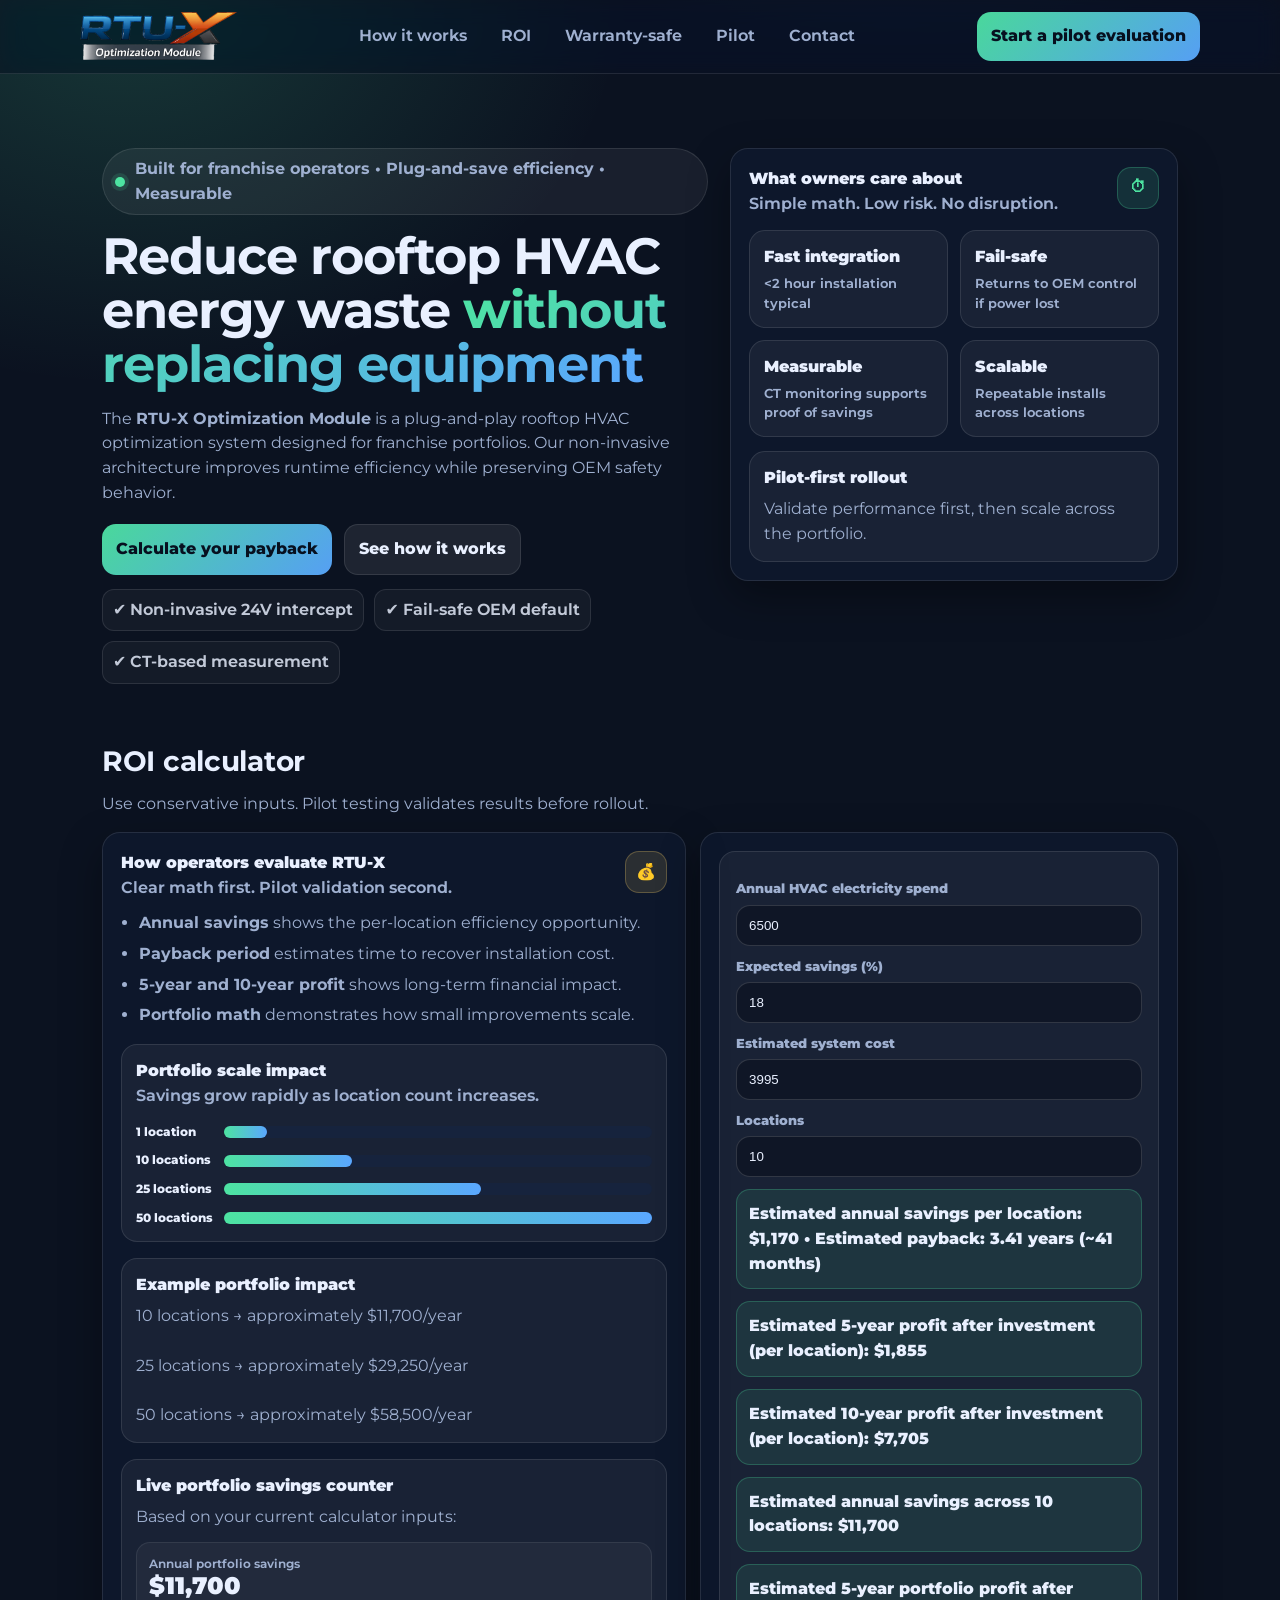
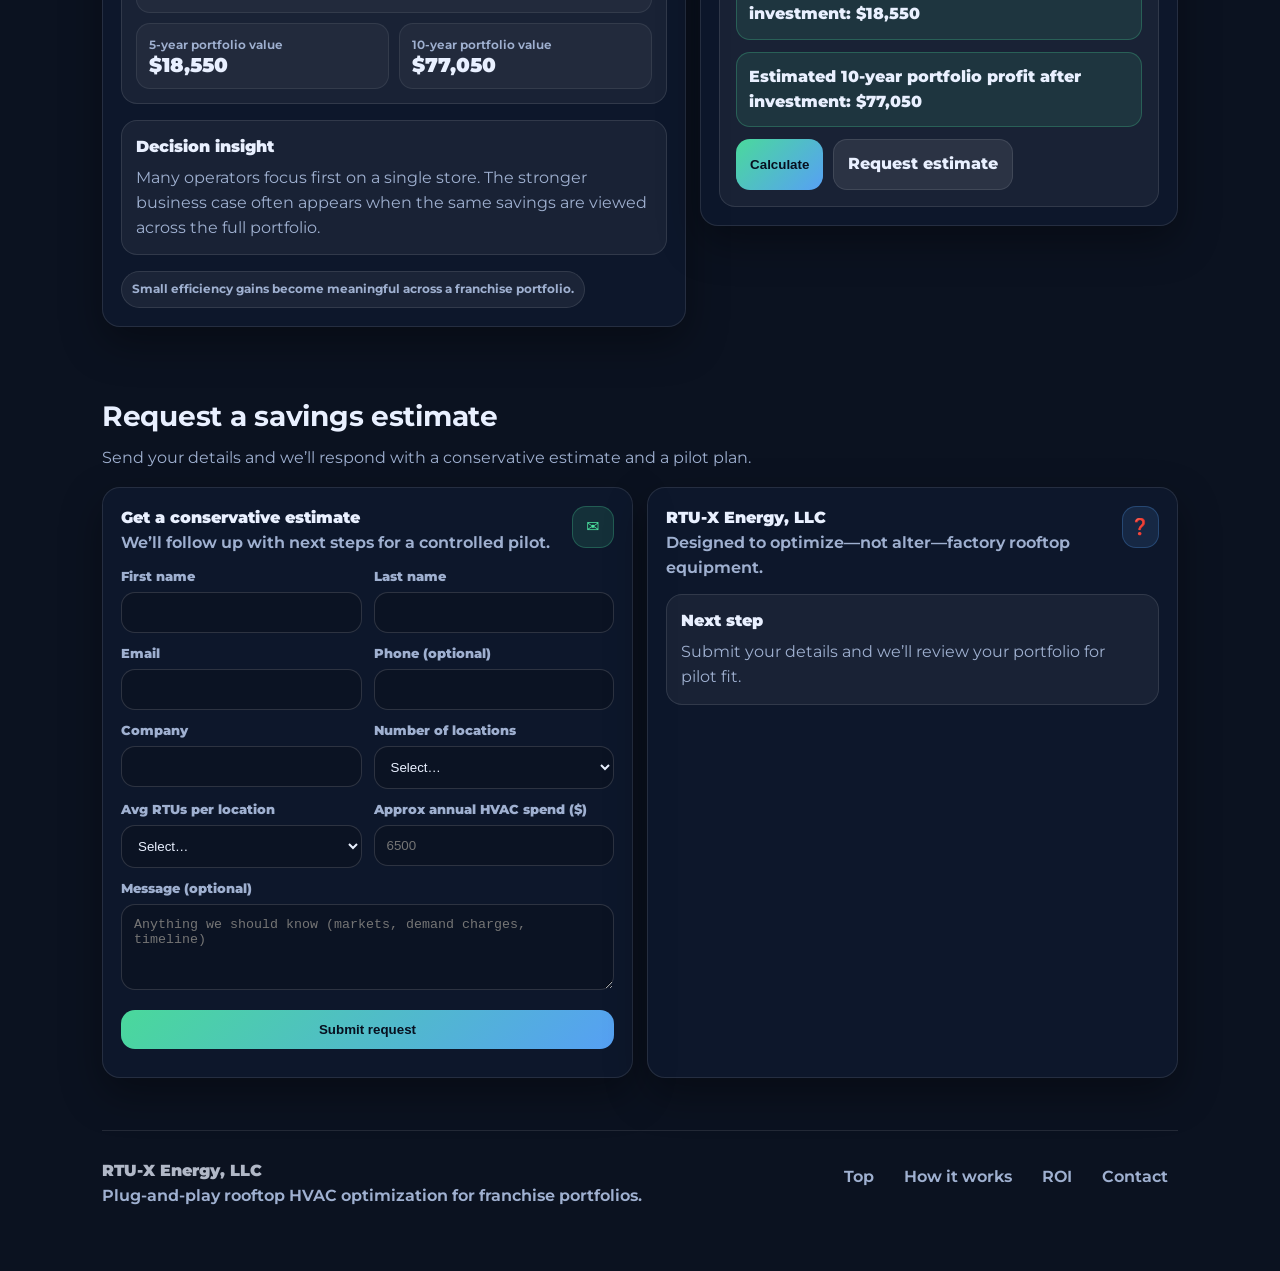
==== commit 6dee4742: "Add live portfolio savings counter to ROI section" ====
--- a/index.html
+++ b/index.html
@@ -19,7 +19,7 @@
 <div class="wrap nav">
 
 <a class="brand" href="#top">
-<img class="brand-logo" src="assets/rtux-logo.png"/>
+<img class="brand-logo" src="assets/rtux-logo.png" alt="RTU-X Optimization Module logo"/>
 </a>
 
 <nav class="navlinks">
@@ -53,7 +53,7 @@
 </h1>
 
 <p class="sub">
-The <b>RTU-X Optimization Module</b> is a plug-and-play rooftop HVAC optimization system designed for franchise portfolios.  
+The <b>RTU-X Optimization Module</b> is a plug-and-play rooftop HVAC optimization system designed for franchise portfolios.
 Our non-invasive architecture improves runtime efficiency while preserving OEM safety behavior.
 </p>
 
@@ -117,7 +117,6 @@
 </div>
 </section>
 
-
 <!-- ROI -->
 <section id="roi" class="section reveal">
 
@@ -133,7 +132,6 @@
 <div class="roi">
 
 <!-- LEFT COLUMN -->
-
 <div class="card panel">
 
 <div class="panel-top">
@@ -151,10 +149,7 @@
 <li><b>Portfolio math</b> demonstrates how small improvements scale.</li>
 </ul>
 
-<!-- PORTFOLIO SCALE BARS FIRST -->
-
 <div class="callout" style="margin-top:16px">
-
 <div class="callout-k">Portfolio scale impact</div>
 <div class="muted">Savings grow rapidly as location count increases.</div>
 
@@ -191,22 +186,44 @@
 </div>
 </div>
 
-<!-- EXAMPLE NUMBERS SECOND -->
-
 <div class="callout" style="margin-top:16px">
-
 <div class="callout-k">Example portfolio impact</div>
-
 <div class="callout-d">
-
 10 locations → approximately $11,700/year<br><br>
-
 25 locations → approximately $29,250/year<br><br>
-
 50 locations → approximately $58,500/year
-
-</div>
-
+</div>
+</div>
+
+<div class="callout" style="margin-top:16px">
+<div class="callout-k">Live portfolio savings counter</div>
+<div class="callout-d">Based on your current calculator inputs:</div>
+
+<div style="margin-top:12px; display:grid; gap:10px;">
+  <div style="padding:12px; border-radius:14px; background:rgba(255,255,255,.04); border:1px solid rgba(255,255,255,.08);">
+    <div class="muted" style="font-size:12px;">Annual portfolio savings</div>
+    <div id="livePortfolioAnnual" style="font-size:24px; font-weight:900; line-height:1.1;">$11,700</div>
+  </div>
+
+  <div style="display:grid; grid-template-columns:1fr 1fr; gap:10px;">
+    <div style="padding:12px; border-radius:14px; background:rgba(255,255,255,.04); border:1px solid rgba(255,255,255,.08);">
+      <div class="muted" style="font-size:12px;">5-year portfolio value</div>
+      <div id="livePortfolio5yr" style="font-size:20px; font-weight:900; line-height:1.1;">$18,550</div>
+    </div>
+
+    <div style="padding:12px; border-radius:14px; background:rgba(255,255,255,.04); border:1px solid rgba(255,255,255,.08);">
+      <div class="muted" style="font-size:12px;">10-year portfolio value</div>
+      <div id="livePortfolio10yr" style="font-size:20px; font-weight:900; line-height:1.1;">$77,050</div>
+    </div>
+  </div>
+</div>
+</div>
+
+<div class="callout" style="margin-top:16px">
+<div class="callout-k">Decision insight</div>
+<div class="callout-d">
+Many operators focus first on a single store. The stronger business case often appears when the same savings are viewed across the full portfolio.
+</div>
 </div>
 
 <div class="pill small" style="margin-top:16px">
@@ -216,21 +233,20 @@
 </div>
 
 <!-- RIGHT COLUMN CALCULATOR -->
-
 <div class="card panel">
 
 <form id="roiForm" class="calc">
 
-<label>Annual HVAC electricity spend</label>
+<label for="annualSpend">Annual HVAC electricity spend</label>
 <input id="annualSpend" type="number" value="6500"/>
 
-<label>Expected savings (%)</label>
+<label for="savingsPct">Expected savings (%)</label>
 <input id="savingsPct" type="number" value="18"/>
 
-<label>Estimated system cost</label>
+<label for="systemCost">Estimated system cost</label>
 <input id="systemCost" type="number" value="3995"/>
 
-<label>Locations</label>
+<label for="roiLocations">Locations</label>
 <input id="roiLocations" type="number" value="10"/>
 
 <div class="result" id="roiResult">
@@ -240,6 +256,8 @@
 <div class="result" id="roiProfit5yr"></div>
 <div class="result" id="roiProfit10yr"></div>
 <div class="result" id="roiPortfolio"></div>
+<div class="result" id="roiPortfolio5yr"></div>
+<div class="result" id="roiPortfolio10yr"></div>
 
 <div class="cta-row">
 <button class="btn primary" type="button" id="calcBtn">Calculate</button>
@@ -253,11 +271,126 @@
 </div>
 </section>
 
+<!-- CONTACT -->
+<section id="contact" class="section reveal">
+<div class="sec-head">
+<div>
+<h2>Request a savings estimate</h2>
+<p class="lead">Send your details and we’ll respond with a conservative estimate and a pilot plan.</p>
+</div>
+</div>
+
+<div class="split">
+<div class="card panel">
+<div class="panel-top">
+<div>
+<div class="kicker">Get a conservative estimate</div>
+<div class="muted">We’ll follow up with next steps for a controlled pilot.</div>
+</div>
+<div class="badge">✉️</div>
+</div>
+
+<form id="leadForm" class="leadform" action="https://formspree.io/f/xreyzbor" method="POST" autocomplete="on">
+<input type="hidden" name="_next" value="https://rtu-x.com/thank-you.html">
+
+<input type="hidden" id="roi_est_annual_savings" name="roi_est_annual_savings" value="">
+<input type="hidden" id="roi_est_payback_years" name="roi_est_payback_years" value="">
+<input type="hidden" id="roi_est_payback_months" name="roi_est_payback_months" value="">
+<input type="hidden" id="roi_est_portfolio_locations" name="roi_est_portfolio_locations" value="">
+<input type="hidden" id="roi_est_portfolio_savings" name="roi_est_portfolio_savings" value="">
+<input type="hidden" id="roi_est_profit_5yr" name="roi_est_profit_5yr" value="">
+<input type="hidden" id="roi_est_profit_10yr" name="roi_est_profit_10yr" value="">
+<input type="hidden" id="roi_est_portfolio_profit_5yr" name="roi_est_portfolio_profit_5yr" value="">
+<input type="hidden" id="roi_est_portfolio_profit_10yr" name="roi_est_portfolio_profit_10yr" value="">
+
+<div class="row2">
+<div>
+<label for="fname">First name</label>
+<input id="fname" name="firstName" type="text" required>
+</div>
+<div>
+<label for="lname">Last name</label>
+<input id="lname" name="lastName" type="text" required>
+</div>
+</div>
+
+<div class="row2">
+<div>
+<label for="email">Email</label>
+<input id="email" name="email" type="email" required>
+</div>
+<div>
+<label for="phone">Phone (optional)</label>
+<input id="phone" name="phone" type="tel">
+</div>
+</div>
+
+<div class="row2">
+<div>
+<label for="company">Company</label>
+<input id="company" name="company" type="text" required>
+</div>
+<div>
+<label for="locations">Number of locations</label>
+<select id="locations" name="locations" required>
+<option value="" selected disabled>Select…</option>
+<option>1</option>
+<option>2–4</option>
+<option>5–10</option>
+<option>11–25</option>
+<option>25+</option>
+</select>
+</div>
+</div>
+
+<div class="row2">
+<div>
+<label for="rtus">Avg RTUs per location</label>
+<select id="rtus" name="rtus" required>
+<option value="" selected disabled>Select…</option>
+<option>1</option>
+<option>2</option>
+<option>3+</option>
+</select>
+</div>
+<div>
+<label for="spend">Approx annual HVAC spend ($)</label>
+<input id="spend" name="spend" type="number" min="0" step="100" placeholder="6500" required>
+</div>
+</div>
+
+<label for="msg">Message (optional)</label>
+<textarea id="msg" name="message" rows="4" placeholder="Anything we should know (markets, demand charges, timeline)"></textarea>
+
+<input type="hidden" name="source" value="rtu-x.com savings estimate form">
+<input type="hidden" name="page" id="lead_page" value="">
+
+<button class="btn primary" type="submit">Submit request</button>
+</form>
+
+</div>
+
+<div class="card panel">
+<div class="panel-top">
+<div>
+<div class="kicker">RTU-X Energy, LLC</div>
+<div class="muted">Designed to optimize—not alter—factory rooftop equipment.</div>
+</div>
+<div class="badge blue">❓</div>
+</div>
+
+<div class="callout" style="margin-top:14px">
+<div class="callout-k">Next step</div>
+<div class="callout-d">
+Submit your details and we’ll review your portfolio for pilot fit.
+</div>
+</div>
+</div>
+</div>
+</section>
 
 <footer class="site-footer">
-
 <div class="foot">
-
 <div>
 <div class="foot-brand">RTU-X Energy, LLC</div>
 <div class="muted">
@@ -271,9 +404,7 @@
 <a href="#roi">ROI</a>
 <a href="#contact">Contact</a>
 </div>
-
-</div>
-
+</div>
 </footer>
 
 </main>
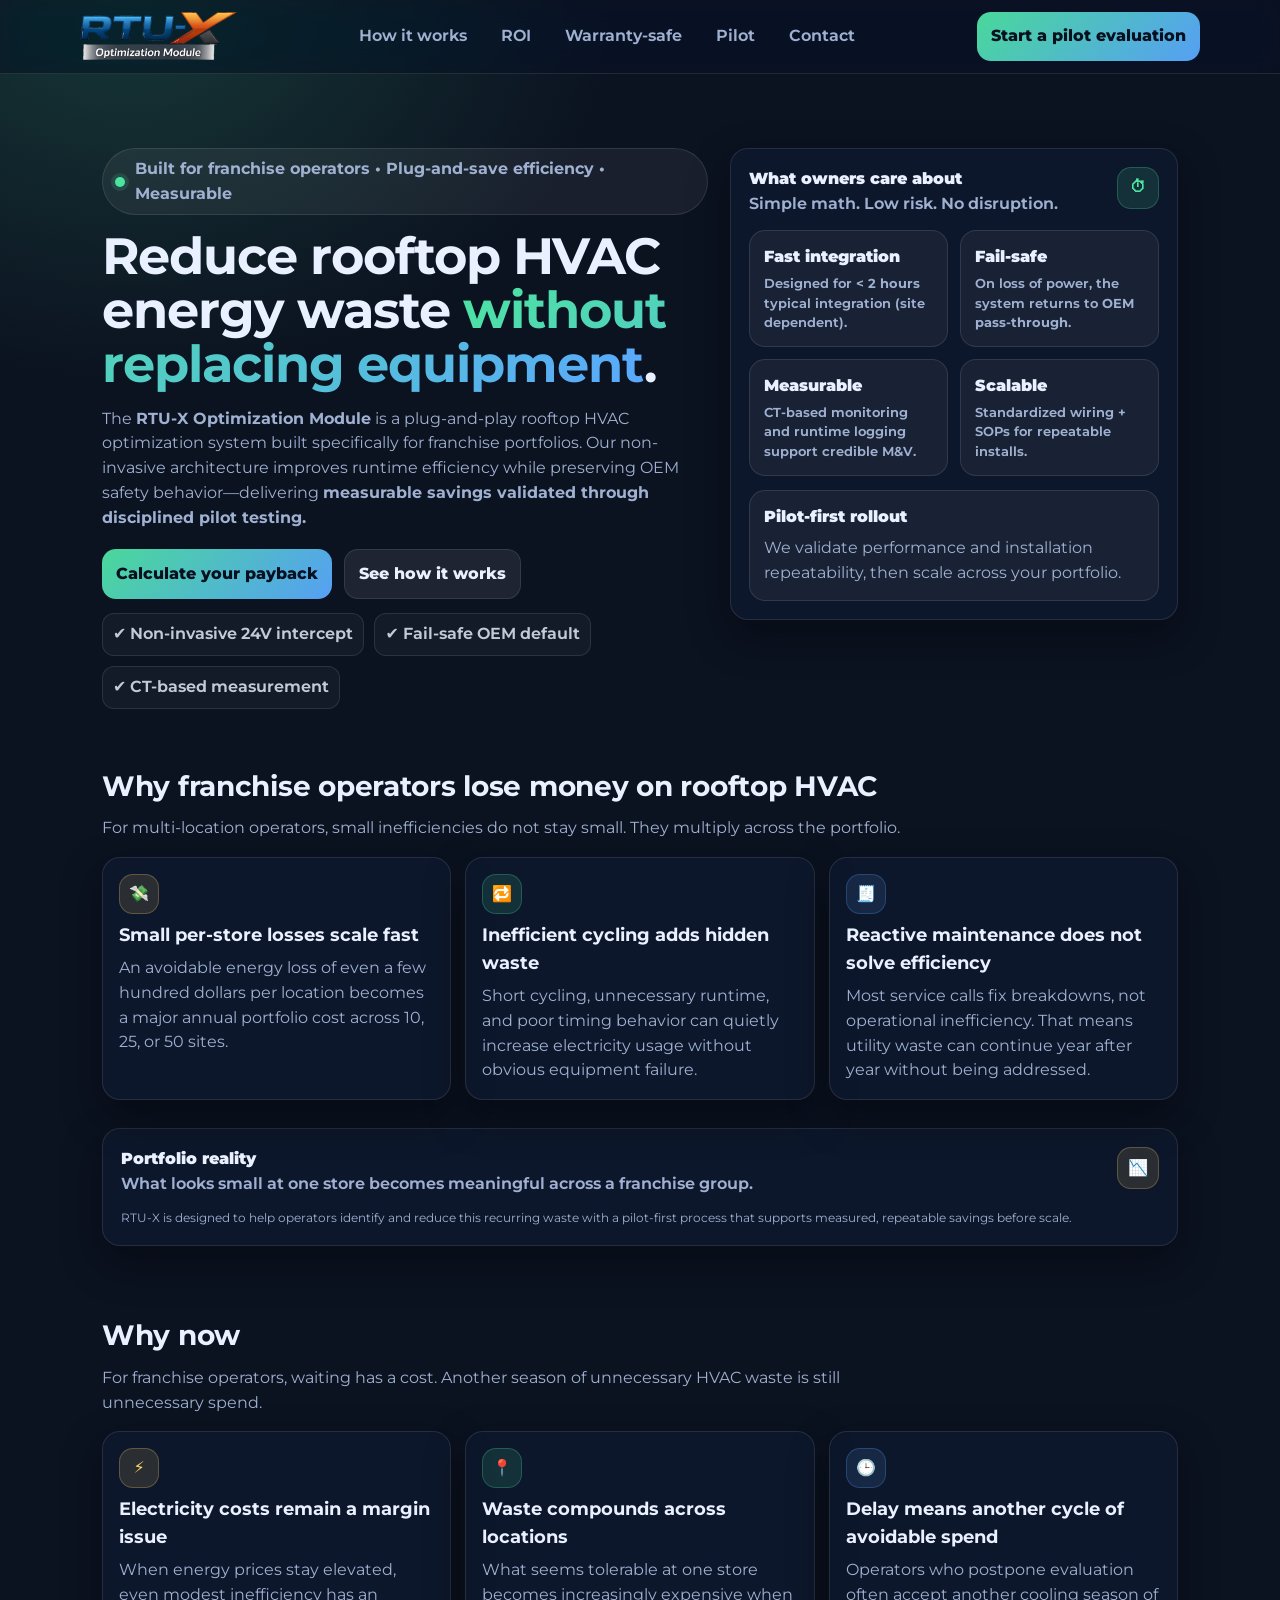
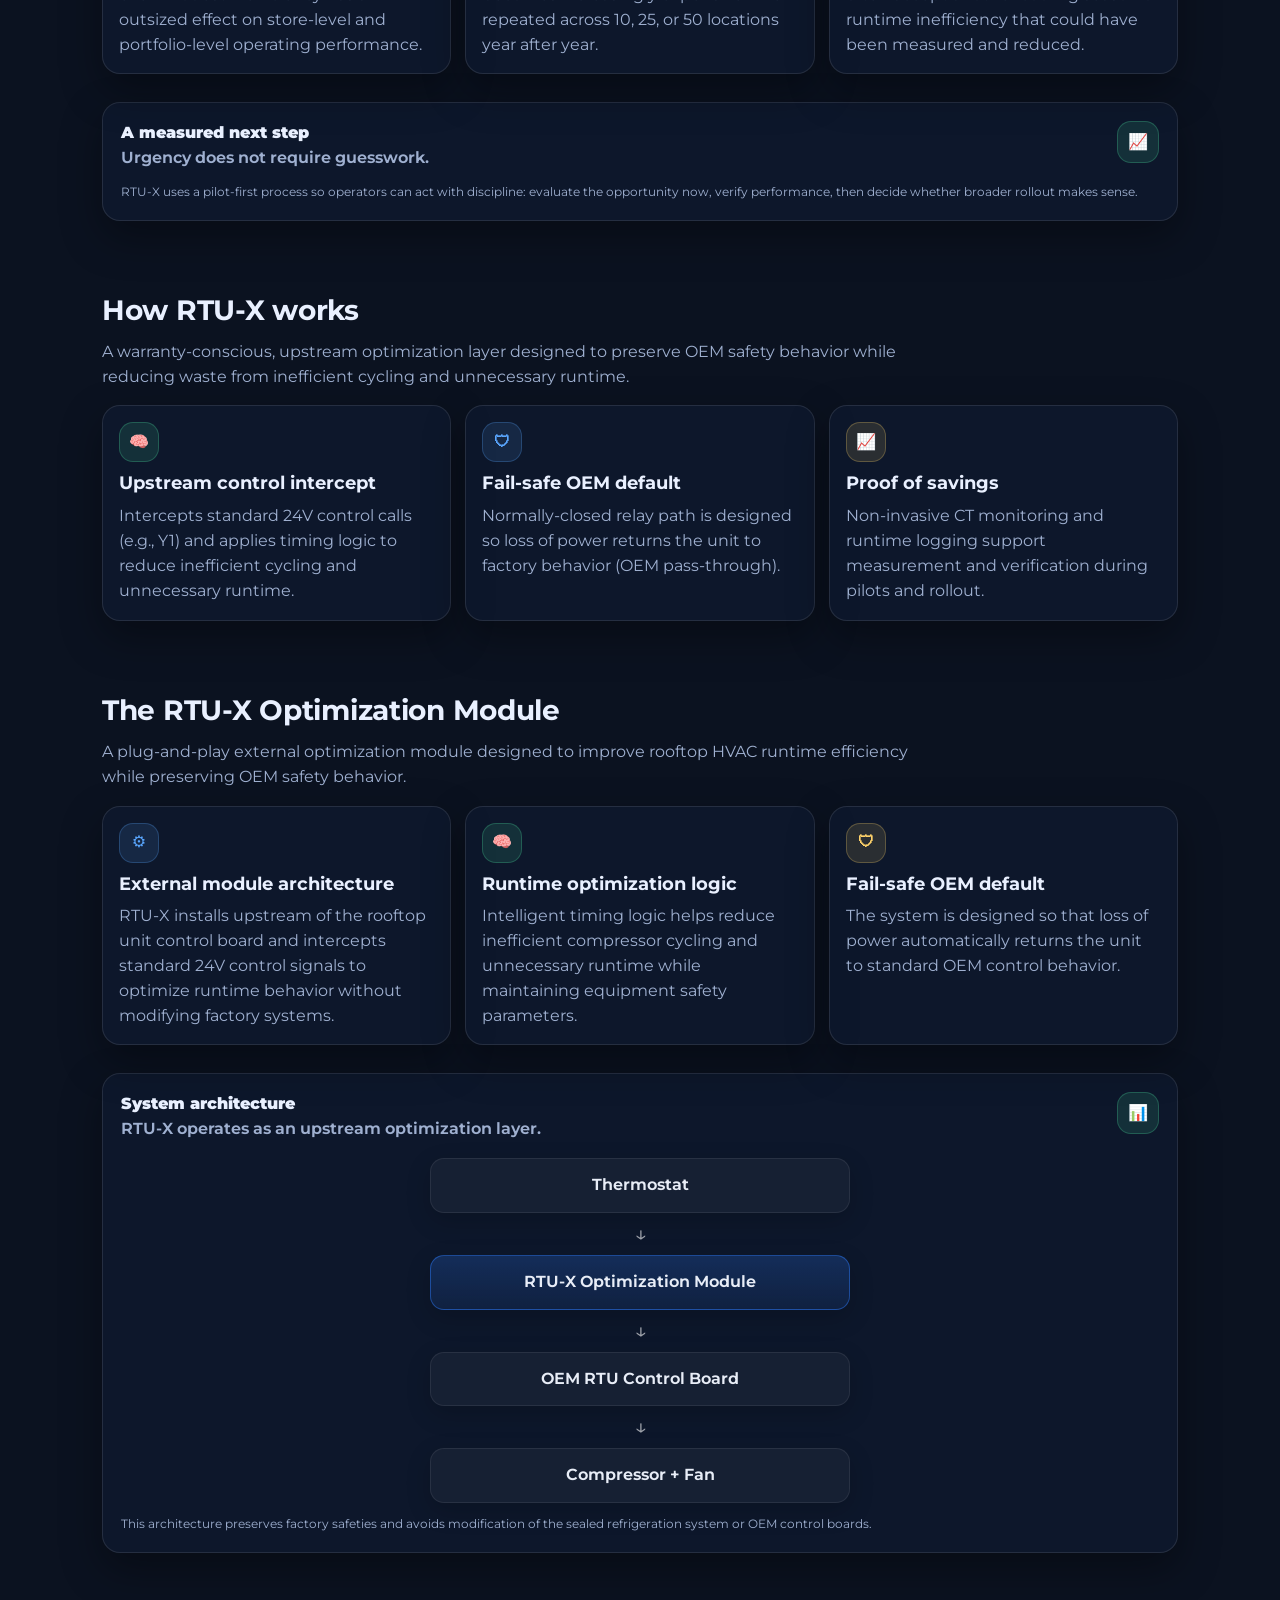
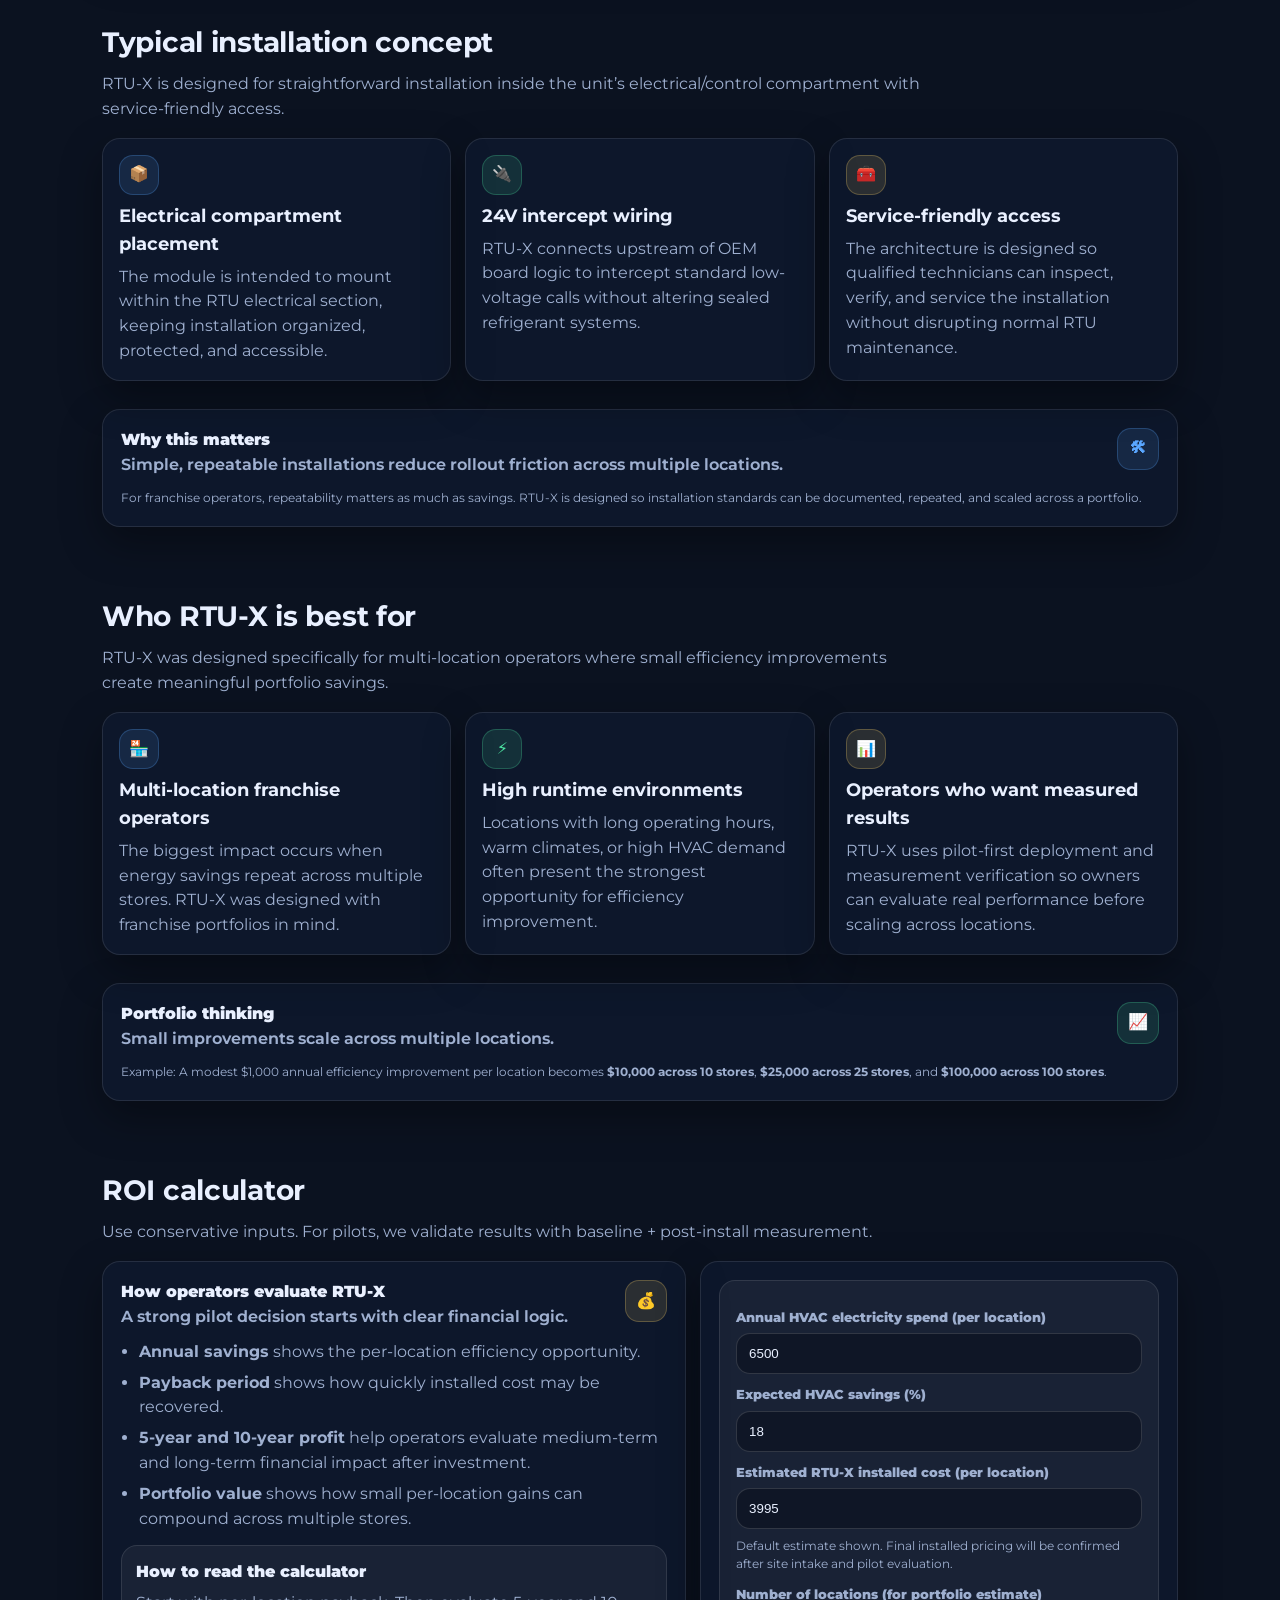
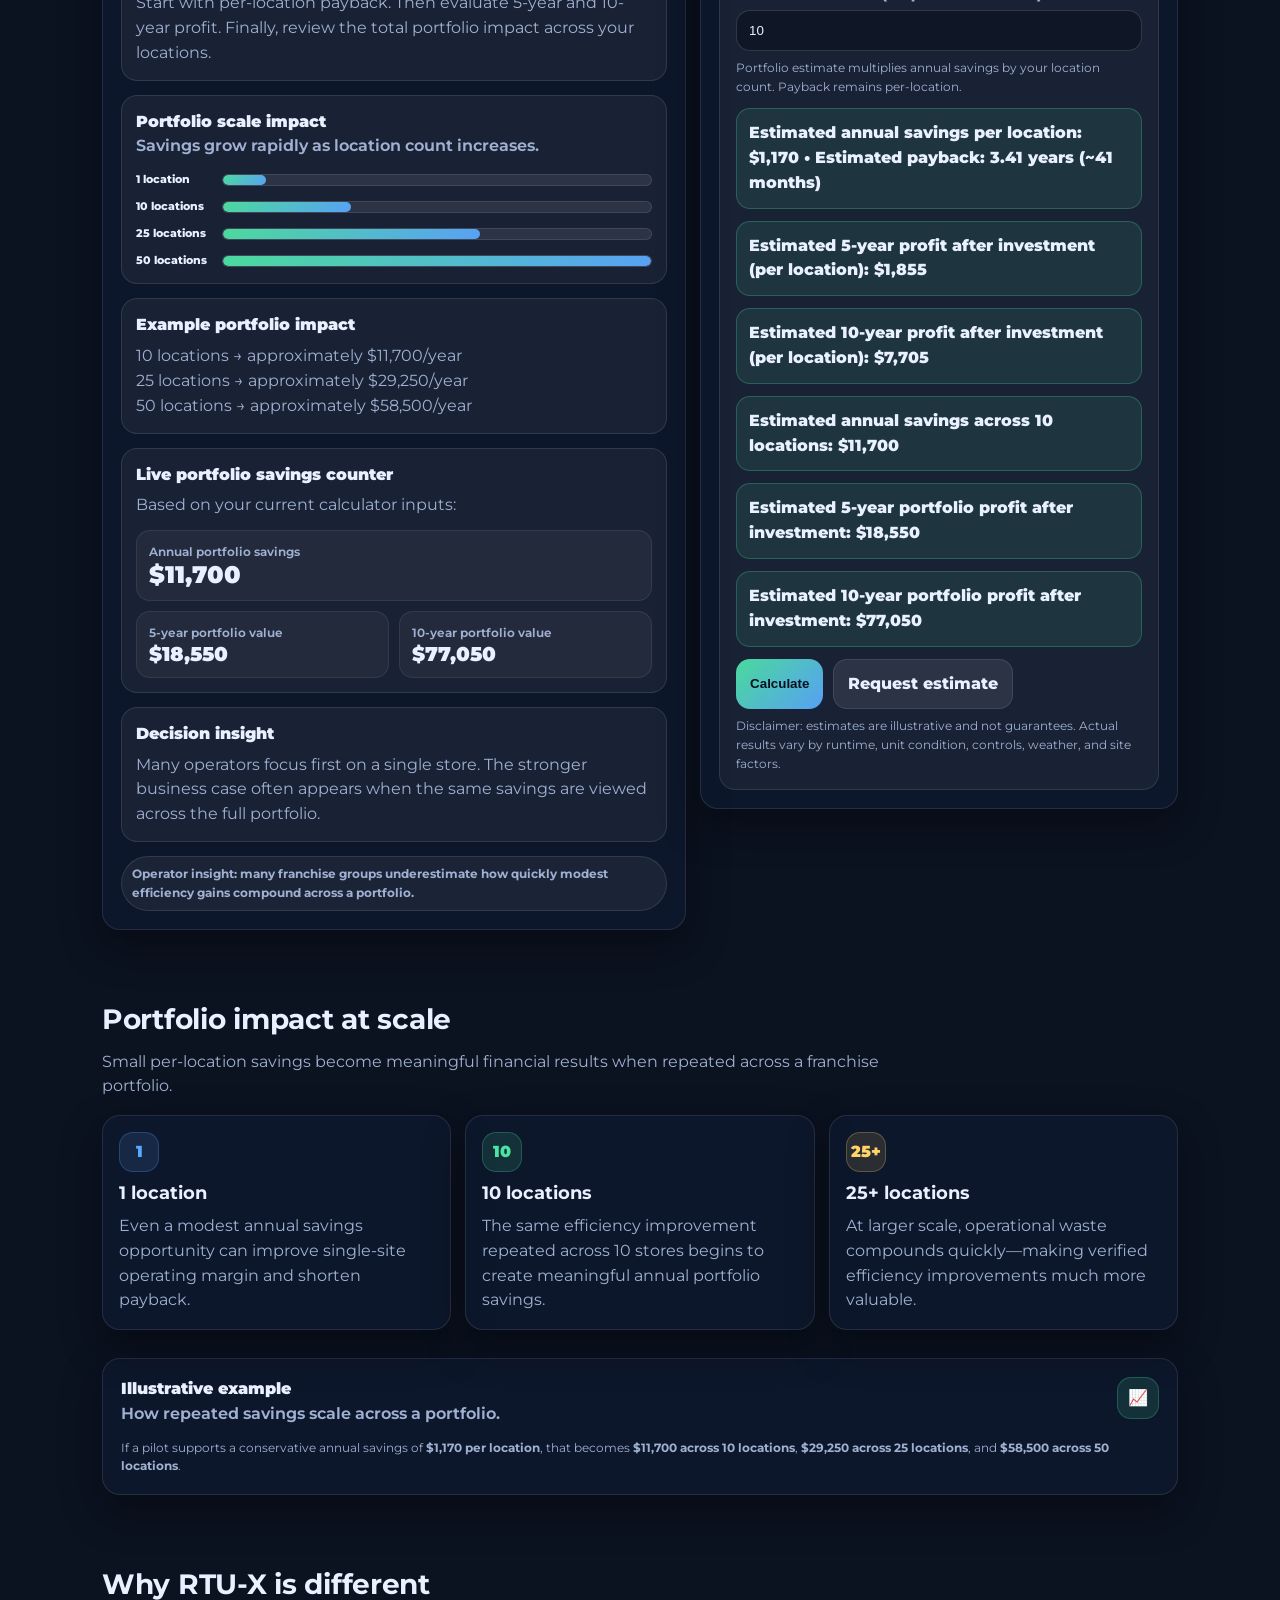
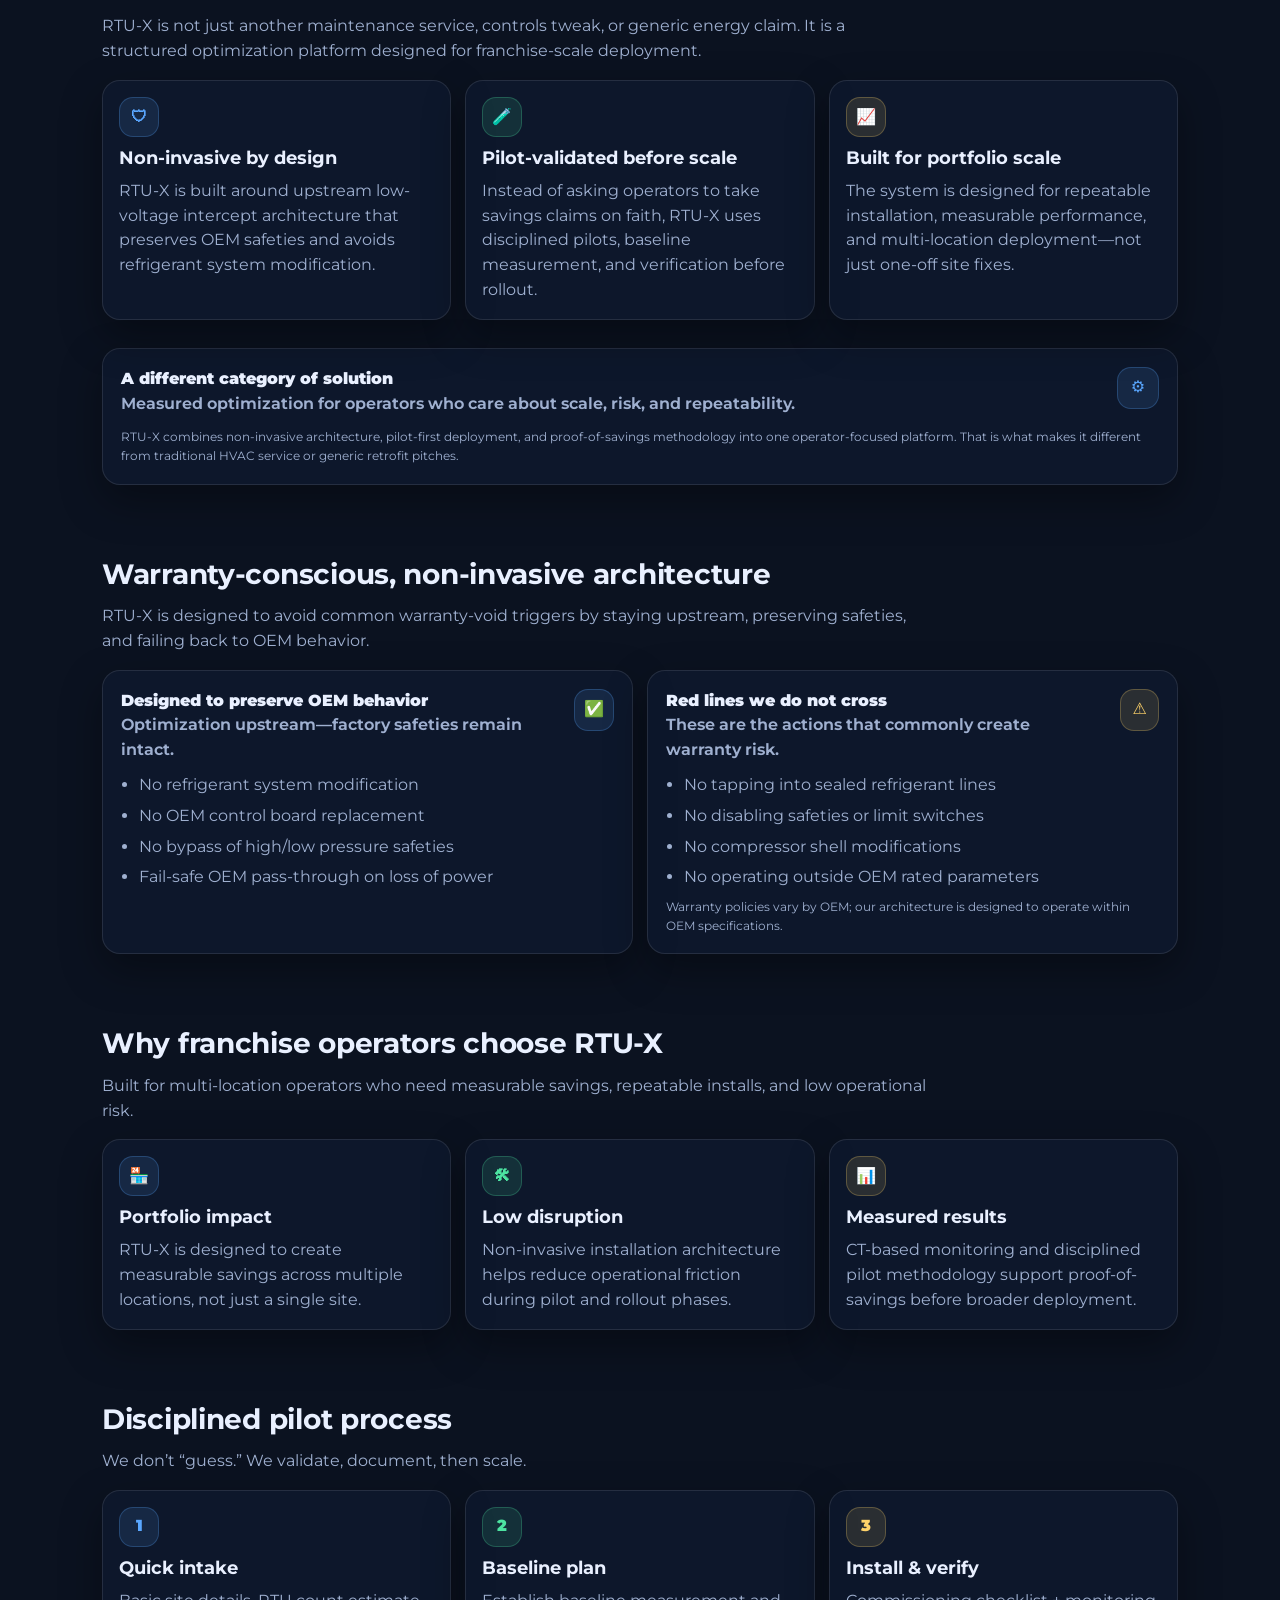
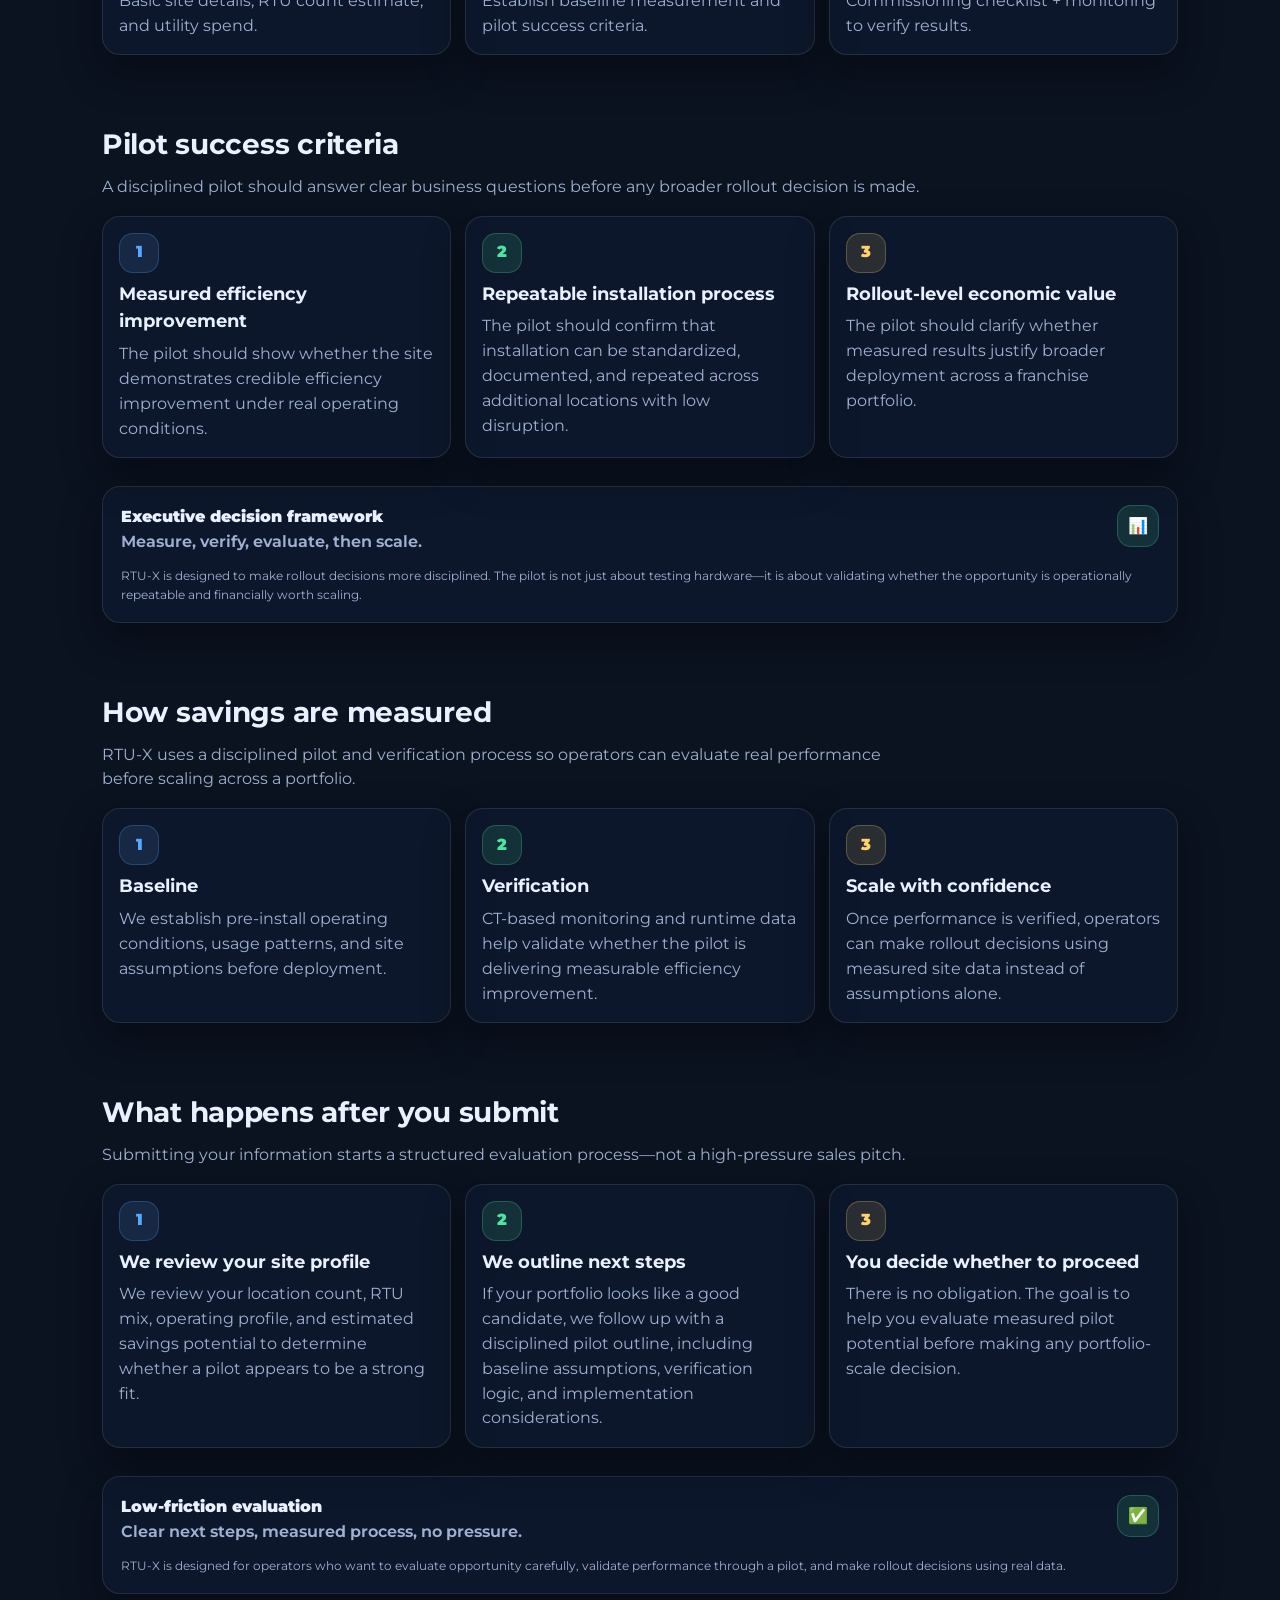
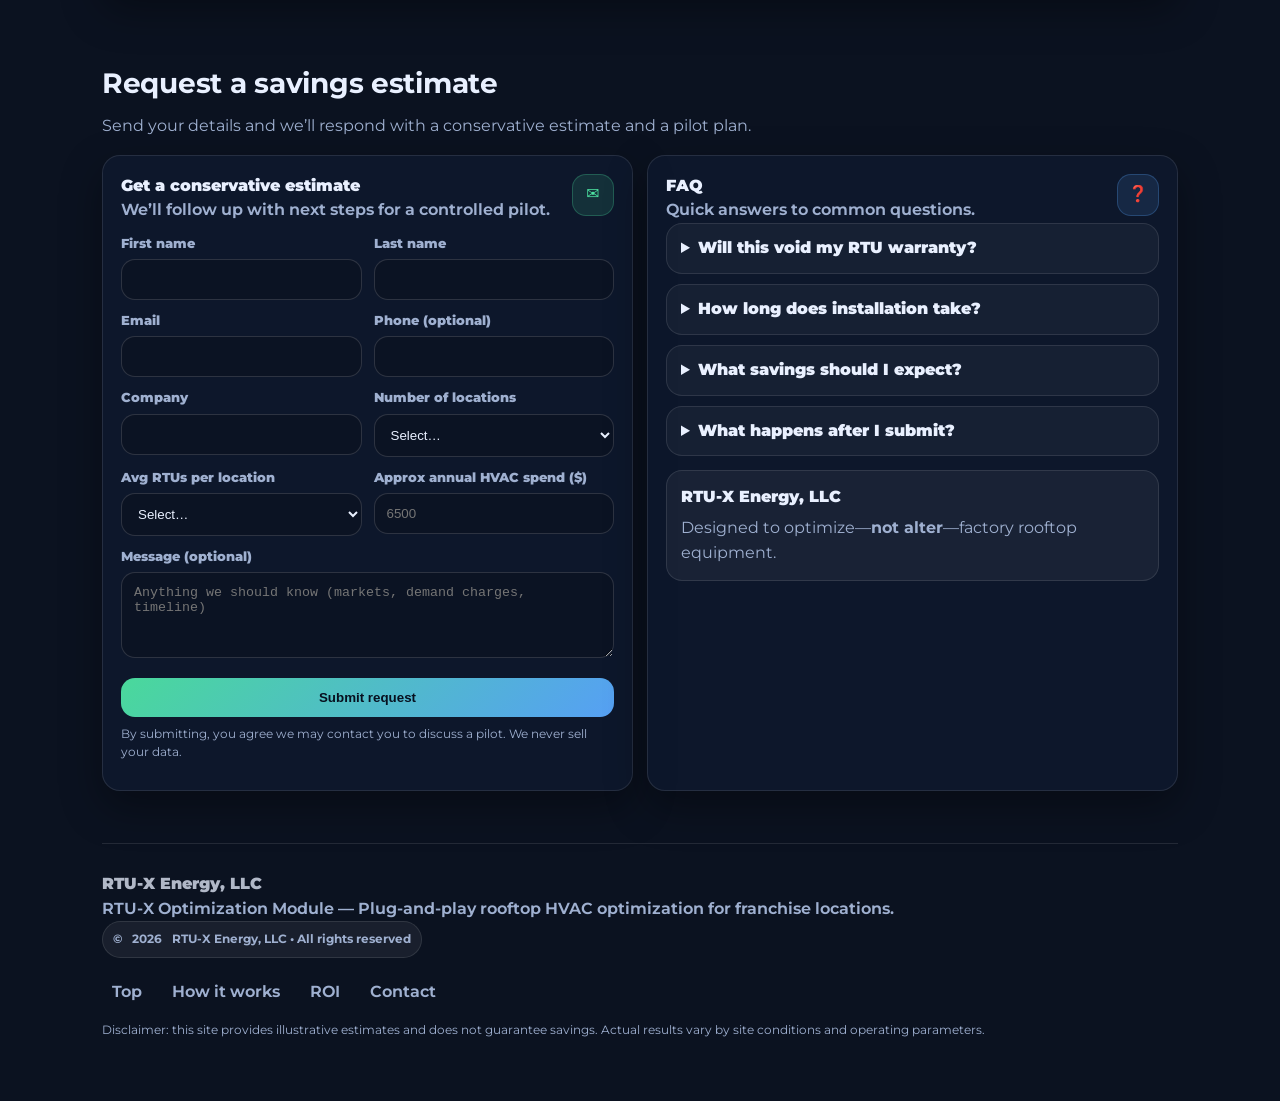
==== commit 6754558d: "Restore full site and keep ROI live portfolio counter" ====
--- a/index.html
+++ b/index.html
@@ -1,415 +1,1034 @@
 <!doctype html>
 <html lang="en">
 <head>
-<meta charset="utf-8"/>
-<meta name="viewport" content="width=device-width, initial-scale=1"/>
-<title>RTU-X Optimization Module | RTU-X Energy, LLC</title>
-<meta name="description" content="Plug-and-play rooftop HVAC optimization for franchise locations with measurable ROI."/>
-
-<link rel="preconnect" href="https://fonts.googleapis.com">
-<link rel="preconnect" href="https://fonts.gstatic.com" crossorigin>
-
-<link href="https://fonts.googleapis.com/css2?family=Montserrat:wght@500;650;750;850&display=swap" rel="stylesheet">
-<link rel="stylesheet" href="styles.css"/>
+  <meta charset="utf-8" />
+  <meta name="viewport" content="width=device-width, initial-scale=1" />
+  <title>RTU-X Optimization Module | RTU-X Energy, LLC</title>
+  <meta name="description" content="RTU-X Optimization Module is a plug-and-play, non-invasive rooftop HVAC optimization add-on designed for franchise locations. Measurable savings, fast installation, warranty-conscious architecture." />
+  <meta property="og:title" content="RTU-X Optimization Module" />
+  <meta property="og:description" content="Plug-and-play rooftop HVAC optimization for franchise locations with measurable ROI." />
+  <meta property="og:type" content="website" />
+  <meta name="theme-color" content="#0b1220" />
+  <link rel="preconnect" href="https://fonts.googleapis.com">
+  <link rel="preconnect" href="https://fonts.gstatic.com" crossorigin>
+  <link href="https://fonts.googleapis.com/css2?family=Montserrat:wght@500;650;750;850&display=swap" rel="stylesheet">
+  <link rel="stylesheet" href="styles.css" />
 </head>
 
 <body>
-
-<header class="site-header">
-<div class="wrap nav">
-
-<a class="brand" href="#top">
-<img class="brand-logo" src="assets/rtux-logo.png" alt="RTU-X Optimization Module logo"/>
-</a>
-
-<nav class="navlinks">
-<a href="#how">How it works</a>
-<a href="#roi">ROI</a>
-<a href="#warranty">Warranty-safe</a>
-<a href="#pilot">Pilot</a>
-<a href="#contact">Contact</a>
-</nav>
-
-<a class="btn primary" href="#contact">Start a pilot evaluation</a>
-
-</div>
-</header>
-
-<main id="top" class="wrap">
-
-<!-- HERO -->
-<section class="hero reveal">
-
-<div class="hero-left">
-
-<div class="pill">
-<span class="dot"></span>
-Built for franchise operators • Plug-and-save efficiency • Measurable
-</div>
-
-<h1>
-Reduce rooftop HVAC energy waste
-<span class="grad">without replacing equipment</span>
-</h1>
-
-<p class="sub">
-The <b>RTU-X Optimization Module</b> is a plug-and-play rooftop HVAC optimization system designed for franchise portfolios.
-Our non-invasive architecture improves runtime efficiency while preserving OEM safety behavior.
-</p>
-
-<div class="cta">
-<a class="btn primary" href="#roi">Calculate your payback</a>
-<a class="btn" href="#how">See how it works</a>
-</div>
-
-<div class="trust">
-<div class="trust-item">✔ Non-invasive 24V intercept</div>
-<div class="trust-item">✔ Fail-safe OEM default</div>
-<div class="trust-item">✔ CT-based measurement</div>
-</div>
-
-</div>
-
-<div class="hero-right">
-
-<div class="card hero-card">
-
-<div class="card-title">
-<div>
-<div class="kicker">What owners care about</div>
-<div class="muted">Simple math. Low risk. No disruption.</div>
-</div>
-<div class="badge">⏱</div>
-</div>
-
-<div class="grid2">
-
-<div class="mini">
-<div class="mini-k">Fast integration</div>
-<div class="mini-d">&lt;2 hour installation typical</div>
-</div>
-
-<div class="mini">
-<div class="mini-k">Fail-safe</div>
-<div class="mini-d">Returns to OEM control if power lost</div>
-</div>
-
-<div class="mini">
-<div class="mini-k">Measurable</div>
-<div class="mini-d">CT monitoring supports proof of savings</div>
-</div>
-
-<div class="mini">
-<div class="mini-k">Scalable</div>
-<div class="mini-d">Repeatable installs across locations</div>
-</div>
-
-</div>
-
-<div class="callout">
-<div class="callout-k">Pilot-first rollout</div>
-<div class="callout-d">
-Validate performance first, then scale across the portfolio.
-</div>
-</div>
-
-</div>
-</div>
-</section>
-
-<!-- ROI -->
-<section id="roi" class="section reveal">
-
-<div class="sec-head">
-<div>
-<h2>ROI calculator</h2>
-<p class="lead">
-Use conservative inputs. Pilot testing validates results before rollout.
-</p>
-</div>
-</div>
-
-<div class="roi">
-
-<!-- LEFT COLUMN -->
-<div class="card panel">
-
-<div class="panel-top">
-<div>
-<div class="kicker">How operators evaluate RTU-X</div>
-<div class="muted">Clear math first. Pilot validation second.</div>
-</div>
-<div class="badge warn">💰</div>
-</div>
-
-<ul class="bullets">
-<li><b>Annual savings</b> shows the per-location efficiency opportunity.</li>
-<li><b>Payback period</b> estimates time to recover installation cost.</li>
-<li><b>5-year and 10-year profit</b> shows long-term financial impact.</li>
-<li><b>Portfolio math</b> demonstrates how small improvements scale.</li>
-</ul>
-
-<div class="callout" style="margin-top:16px">
-<div class="callout-k">Portfolio scale impact</div>
-<div class="muted">Savings grow rapidly as location count increases.</div>
-
-<div style="margin-top:14px; display:grid; gap:10px;">
-
-<div style="display:grid; grid-template-columns:80px 1fr; align-items:center; gap:8px;">
-<div style="font-weight:800;font-size:12px;">1 location</div>
-<div style="background:#16233d;height:12px;border-radius:999px;">
-<div style="background:linear-gradient(90deg,#4de3a1,#5aa7ff);height:12px;width:10%;border-radius:999px;"></div>
-</div>
-</div>
-
-<div style="display:grid; grid-template-columns:80px 1fr; align-items:center; gap:8px;">
-<div style="font-weight:800;font-size:12px;">10 locations</div>
-<div style="background:#16233d;height:12px;border-radius:999px;">
-<div style="background:linear-gradient(90deg,#4de3a1,#5aa7ff);height:12px;width:30%;border-radius:999px;"></div>
-</div>
-</div>
-
-<div style="display:grid; grid-template-columns:80px 1fr; align-items:center; gap:8px;">
-<div style="font-weight:800;font-size:12px;">25 locations</div>
-<div style="background:#16233d;height:12px;border-radius:999px;">
-<div style="background:linear-gradient(90deg,#4de3a1,#5aa7ff);height:12px;width:60%;border-radius:999px;"></div>
-</div>
-</div>
-
-<div style="display:grid; grid-template-columns:80px 1fr; align-items:center; gap:8px;">
-<div style="font-weight:800;font-size:12px;">50 locations</div>
-<div style="background:#16233d;height:12px;border-radius:999px;">
-<div style="background:linear-gradient(90deg,#4de3a1,#5aa7ff);height:12px;width:100%;border-radius:999px;"></div>
-</div>
-</div>
-
-</div>
-</div>
-
-<div class="callout" style="margin-top:16px">
-<div class="callout-k">Example portfolio impact</div>
-<div class="callout-d">
-10 locations → approximately $11,700/year<br><br>
-25 locations → approximately $29,250/year<br><br>
-50 locations → approximately $58,500/year
-</div>
-</div>
-
-<div class="callout" style="margin-top:16px">
-<div class="callout-k">Live portfolio savings counter</div>
-<div class="callout-d">Based on your current calculator inputs:</div>
-
-<div style="margin-top:12px; display:grid; gap:10px;">
-  <div style="padding:12px; border-radius:14px; background:rgba(255,255,255,.04); border:1px solid rgba(255,255,255,.08);">
-    <div class="muted" style="font-size:12px;">Annual portfolio savings</div>
-    <div id="livePortfolioAnnual" style="font-size:24px; font-weight:900; line-height:1.1;">$11,700</div>
-  </div>
-
-  <div style="display:grid; grid-template-columns:1fr 1fr; gap:10px;">
-    <div style="padding:12px; border-radius:14px; background:rgba(255,255,255,.04); border:1px solid rgba(255,255,255,.08);">
-      <div class="muted" style="font-size:12px;">5-year portfolio value</div>
-      <div id="livePortfolio5yr" style="font-size:20px; font-weight:900; line-height:1.1;">$18,550</div>
+  <header class="site-header">
+    <div class="wrap nav">
+      <a class="brand" href="#top" aria-label="RTU-X Energy home">
+        <img class="brand-logo" src="assets/rtux-logo.png" alt="RTU-X Optimization Module logo" />
+      </a>
+
+      <nav class="navlinks" aria-label="Primary">
+        <a href="#how">How it works</a>
+        <a href="#roi">ROI</a>
+        <a href="#warranty">Warranty-safe</a>
+        <a href="#pilot">Pilot</a>
+        <a href="#contact">Contact</a>
+      </nav>
+
+      <a class="btn primary" href="#contact">Start a pilot evaluation</a>
     </div>
-
-    <div style="padding:12px; border-radius:14px; background:rgba(255,255,255,.04); border:1px solid rgba(255,255,255,.08);">
-      <div class="muted" style="font-size:12px;">10-year portfolio value</div>
-      <div id="livePortfolio10yr" style="font-size:20px; font-weight:900; line-height:1.1;">$77,050</div>
-    </div>
-  </div>
-</div>
-</div>
-
-<div class="callout" style="margin-top:16px">
-<div class="callout-k">Decision insight</div>
-<div class="callout-d">
-Many operators focus first on a single store. The stronger business case often appears when the same savings are viewed across the full portfolio.
-</div>
-</div>
-
-<div class="pill small" style="margin-top:16px">
-Small efficiency gains become meaningful across a franchise portfolio.
-</div>
-
-</div>
-
-<!-- RIGHT COLUMN CALCULATOR -->
-<div class="card panel">
-
-<form id="roiForm" class="calc">
-
-<label for="annualSpend">Annual HVAC electricity spend</label>
-<input id="annualSpend" type="number" value="6500"/>
-
-<label for="savingsPct">Expected savings (%)</label>
-<input id="savingsPct" type="number" value="18"/>
-
-<label for="systemCost">Estimated system cost</label>
-<input id="systemCost" type="number" value="3995"/>
-
-<label for="roiLocations">Locations</label>
-<input id="roiLocations" type="number" value="10"/>
-
-<div class="result" id="roiResult">
-Enter values to estimate payback.
-</div>
-
-<div class="result" id="roiProfit5yr"></div>
-<div class="result" id="roiProfit10yr"></div>
-<div class="result" id="roiPortfolio"></div>
-<div class="result" id="roiPortfolio5yr"></div>
-<div class="result" id="roiPortfolio10yr"></div>
-
-<div class="cta-row">
-<button class="btn primary" type="button" id="calcBtn">Calculate</button>
-<a class="btn" href="#contact">Request estimate</a>
-</div>
-
-</form>
-
-</div>
-
-</div>
-</section>
-
-<!-- CONTACT -->
-<section id="contact" class="section reveal">
-<div class="sec-head">
-<div>
-<h2>Request a savings estimate</h2>
-<p class="lead">Send your details and we’ll respond with a conservative estimate and a pilot plan.</p>
-</div>
-</div>
-
-<div class="split">
-<div class="card panel">
-<div class="panel-top">
-<div>
-<div class="kicker">Get a conservative estimate</div>
-<div class="muted">We’ll follow up with next steps for a controlled pilot.</div>
-</div>
-<div class="badge">✉️</div>
-</div>
-
-<form id="leadForm" class="leadform" action="https://formspree.io/f/xreyzbor" method="POST" autocomplete="on">
-<input type="hidden" name="_next" value="https://rtu-x.com/thank-you.html">
-
-<input type="hidden" id="roi_est_annual_savings" name="roi_est_annual_savings" value="">
-<input type="hidden" id="roi_est_payback_years" name="roi_est_payback_years" value="">
-<input type="hidden" id="roi_est_payback_months" name="roi_est_payback_months" value="">
-<input type="hidden" id="roi_est_portfolio_locations" name="roi_est_portfolio_locations" value="">
-<input type="hidden" id="roi_est_portfolio_savings" name="roi_est_portfolio_savings" value="">
-<input type="hidden" id="roi_est_profit_5yr" name="roi_est_profit_5yr" value="">
-<input type="hidden" id="roi_est_profit_10yr" name="roi_est_profit_10yr" value="">
-<input type="hidden" id="roi_est_portfolio_profit_5yr" name="roi_est_portfolio_profit_5yr" value="">
-<input type="hidden" id="roi_est_portfolio_profit_10yr" name="roi_est_portfolio_profit_10yr" value="">
-
-<div class="row2">
-<div>
-<label for="fname">First name</label>
-<input id="fname" name="firstName" type="text" required>
-</div>
-<div>
-<label for="lname">Last name</label>
-<input id="lname" name="lastName" type="text" required>
-</div>
-</div>
-
-<div class="row2">
-<div>
-<label for="email">Email</label>
-<input id="email" name="email" type="email" required>
-</div>
-<div>
-<label for="phone">Phone (optional)</label>
-<input id="phone" name="phone" type="tel">
-</div>
-</div>
-
-<div class="row2">
-<div>
-<label for="company">Company</label>
-<input id="company" name="company" type="text" required>
-</div>
-<div>
-<label for="locations">Number of locations</label>
-<select id="locations" name="locations" required>
-<option value="" selected disabled>Select…</option>
-<option>1</option>
-<option>2–4</option>
-<option>5–10</option>
-<option>11–25</option>
-<option>25+</option>
-</select>
-</div>
-</div>
-
-<div class="row2">
-<div>
-<label for="rtus">Avg RTUs per location</label>
-<select id="rtus" name="rtus" required>
-<option value="" selected disabled>Select…</option>
-<option>1</option>
-<option>2</option>
-<option>3+</option>
-</select>
-</div>
-<div>
-<label for="spend">Approx annual HVAC spend ($)</label>
-<input id="spend" name="spend" type="number" min="0" step="100" placeholder="6500" required>
-</div>
-</div>
-
-<label for="msg">Message (optional)</label>
-<textarea id="msg" name="message" rows="4" placeholder="Anything we should know (markets, demand charges, timeline)"></textarea>
-
-<input type="hidden" name="source" value="rtu-x.com savings estimate form">
-<input type="hidden" name="page" id="lead_page" value="">
-
-<button class="btn primary" type="submit">Submit request</button>
-</form>
-
-</div>
-
-<div class="card panel">
-<div class="panel-top">
-<div>
-<div class="kicker">RTU-X Energy, LLC</div>
-<div class="muted">Designed to optimize—not alter—factory rooftop equipment.</div>
-</div>
-<div class="badge blue">❓</div>
-</div>
-
-<div class="callout" style="margin-top:14px">
-<div class="callout-k">Next step</div>
-<div class="callout-d">
-Submit your details and we’ll review your portfolio for pilot fit.
-</div>
-</div>
-</div>
-</div>
-</section>
-
-<footer class="site-footer">
-<div class="foot">
-<div>
-<div class="foot-brand">RTU-X Energy, LLC</div>
-<div class="muted">
-Plug-and-play rooftop HVAC optimization for franchise portfolios.
-</div>
-</div>
-
-<div class="foot-links">
-<a href="#top">Top</a>
-<a href="#how">How it works</a>
-<a href="#roi">ROI</a>
-<a href="#contact">Contact</a>
-</div>
-</div>
-</footer>
-
-</main>
-
-<script src="app.js"></script>
-
+  </header>
+
+  <main id="top" class="wrap">
+    <!-- HERO -->
+    <section class="hero reveal">
+      <div class="hero-left">
+        <div class="pill">
+          <span class="dot" aria-hidden="true"></span>
+          Built for franchise operators • Plug-and-save efficiency • Measurable
+        </div>
+
+        <h1>
+          Reduce rooftop HVAC energy waste
+          <span class="grad">without replacing equipment</span>.
+        </h1>
+
+        <p class="sub">
+          The <b>RTU-X Optimization Module</b> is a plug-and-play rooftop HVAC optimization system built specifically for franchise portfolios.
+          Our non-invasive architecture improves runtime efficiency while preserving OEM safety behavior—delivering
+          <b>measurable savings validated through disciplined pilot testing.</b>
+        </p>
+
+        <div class="cta">
+          <a class="btn primary" href="#roi">Calculate your payback</a>
+          <a class="btn" href="#how">See how it works</a>
+        </div>
+
+        <div class="trust">
+          <div class="trust-item">✔ Non-invasive 24V intercept</div>
+          <div class="trust-item">✔ Fail-safe OEM default</div>
+          <div class="trust-item">✔ CT-based measurement</div>
+        </div>
+      </div>
+
+      <div class="hero-right">
+        <div class="card hero-card">
+          <div class="card-title">
+            <div>
+              <div class="kicker">What owners care about</div>
+              <div class="muted">Simple math. Low risk. No disruption.</div>
+            </div>
+            <div class="badge" aria-hidden="true">⏱</div>
+          </div>
+
+          <div class="grid2">
+            <div class="mini">
+              <div class="mini-k">Fast integration</div>
+              <div class="mini-d">Designed for <b>&lt; 2 hours</b> typical integration (site dependent).</div>
+            </div>
+            <div class="mini">
+              <div class="mini-k">Fail-safe</div>
+              <div class="mini-d">On loss of power, the system returns to <b>OEM pass-through</b>.</div>
+            </div>
+            <div class="mini">
+              <div class="mini-k">Measurable</div>
+              <div class="mini-d">CT-based monitoring and runtime logging support credible M&amp;V.</div>
+            </div>
+            <div class="mini">
+              <div class="mini-k">Scalable</div>
+              <div class="mini-d">Standardized wiring + SOPs for repeatable installs.</div>
+            </div>
+          </div>
+
+          <div class="callout">
+            <div class="callout-k">Pilot-first rollout</div>
+            <div class="callout-d">We validate performance and installation repeatability, then scale across your portfolio.</div>
+          </div>
+        </div>
+      </div>
+    </section>
+
+    <!-- PAIN POINT -->
+    <section id="pain" class="section reveal">
+      <div class="sec-head">
+        <div>
+          <h2>Why franchise operators lose money on rooftop HVAC</h2>
+          <p class="lead">
+            For multi-location operators, small inefficiencies do not stay small. They multiply across the portfolio.
+          </p>
+        </div>
+      </div>
+
+      <div class="cols3">
+        <div class="card item">
+          <div class="icon warn">💸</div>
+          <h3>Small per-store losses scale fast</h3>
+          <p>An avoidable energy loss of even a few hundred dollars per location becomes a major annual portfolio cost across 10, 25, or 50 sites.</p>
+        </div>
+
+        <div class="card item">
+          <div class="icon">🔁</div>
+          <h3>Inefficient cycling adds hidden waste</h3>
+          <p>Short cycling, unnecessary runtime, and poor timing behavior can quietly increase electricity usage without obvious equipment failure.</p>
+        </div>
+
+        <div class="card item">
+          <div class="icon blue">🧾</div>
+          <h3>Reactive maintenance does not solve efficiency</h3>
+          <p>Most service calls fix breakdowns, not operational inefficiency. That means utility waste can continue year after year without being addressed.</p>
+        </div>
+      </div>
+
+      <div class="card panel" style="margin-top:28px">
+        <div class="panel-top">
+          <div>
+            <div class="kicker">Portfolio reality</div>
+            <div class="muted">What looks small at one store becomes meaningful across a franchise group.</div>
+          </div>
+          <div class="badge warn" aria-hidden="true">📉</div>
+        </div>
+
+        <div class="fine" style="margin-top:12px">
+          RTU-X is designed to help operators identify and reduce this recurring waste with a pilot-first process that supports measured, repeatable savings before scale.
+        </div>
+      </div>
+    </section>
+
+    <!-- WHY NOW -->
+    <section id="why-now" class="section reveal">
+      <div class="sec-head">
+        <div>
+          <h2>Why now</h2>
+          <p class="lead">
+            For franchise operators, waiting has a cost. Another season of unnecessary HVAC waste is still unnecessary spend.
+          </p>
+        </div>
+      </div>
+
+      <div class="cols3">
+        <div class="card item">
+          <div class="icon warn">⚡</div>
+          <h3>Electricity costs remain a margin issue</h3>
+          <p>When energy prices stay elevated, even modest inefficiency has an outsized effect on store-level and portfolio-level operating performance.</p>
+        </div>
+
+        <div class="card item">
+          <div class="icon">📍</div>
+          <h3>Waste compounds across locations</h3>
+          <p>What seems tolerable at one store becomes increasingly expensive when repeated across 10, 25, or 50 locations year after year.</p>
+        </div>
+
+        <div class="card item">
+          <div class="icon blue">🕒</div>
+          <h3>Delay means another cycle of avoidable spend</h3>
+          <p>Operators who postpone evaluation often accept another cooling season of runtime inefficiency that could have been measured and reduced.</p>
+        </div>
+      </div>
+
+      <div class="card panel" style="margin-top:28px">
+        <div class="panel-top">
+          <div>
+            <div class="kicker">A measured next step</div>
+            <div class="muted">Urgency does not require guesswork.</div>
+          </div>
+          <div class="badge" aria-hidden="true">📈</div>
+        </div>
+
+        <div class="fine" style="margin-top:12px">
+          RTU-X uses a pilot-first process so operators can act with discipline: evaluate the opportunity now, verify performance, then decide whether broader rollout makes sense.
+        </div>
+      </div>
+    </section>
+
+    <!-- HOW -->
+    <section id="how" class="section reveal">
+      <div class="sec-head">
+        <div>
+          <h2>How RTU-X works</h2>
+          <p class="lead">
+            A warranty-conscious, upstream optimization layer designed to preserve OEM safety behavior while reducing waste from inefficient cycling and unnecessary runtime.
+          </p>
+        </div>
+      </div>
+
+      <div class="cols3">
+        <div class="card item">
+          <div class="icon">🧠</div>
+          <h3>Upstream control intercept</h3>
+          <p>Intercepts standard 24V control calls (e.g., Y1) and applies timing logic to reduce inefficient cycling and unnecessary runtime.</p>
+        </div>
+
+        <div class="card item">
+          <div class="icon blue">🛡</div>
+          <h3>Fail-safe OEM default</h3>
+          <p>Normally-closed relay path is designed so loss of power returns the unit to factory behavior (OEM pass-through).</p>
+        </div>
+
+        <div class="card item">
+          <div class="icon warn">📈</div>
+          <h3>Proof of savings</h3>
+          <p>Non-invasive CT monitoring and runtime logging support measurement and verification during pilots and rollout.</p>
+        </div>
+      </div>
+    </section>
+
+    <!-- RTU-X MODULE -->
+    <section id="module" class="section reveal">
+      <div class="sec-head">
+        <div>
+          <h2>The RTU-X Optimization Module</h2>
+          <p class="lead">
+            A plug-and-play external optimization module designed to improve rooftop HVAC runtime efficiency while preserving OEM safety behavior.
+          </p>
+        </div>
+      </div>
+
+      <div class="cols3">
+        <div class="card item">
+          <div class="icon blue">⚙️</div>
+          <h3>External module architecture</h3>
+          <p>
+            RTU-X installs upstream of the rooftop unit control board and intercepts standard 24V control signals to optimize runtime behavior without modifying factory systems.
+          </p>
+        </div>
+
+        <div class="card item">
+          <div class="icon">🧠</div>
+          <h3>Runtime optimization logic</h3>
+          <p>
+            Intelligent timing logic helps reduce inefficient compressor cycling and unnecessary runtime while maintaining equipment safety parameters.
+          </p>
+        </div>
+
+        <div class="card item">
+          <div class="icon warn">🛡</div>
+          <h3>Fail-safe OEM default</h3>
+          <p>
+            The system is designed so that loss of power automatically returns the unit to standard OEM control behavior.
+          </p>
+        </div>
+      </div>
+
+      <div class="card panel" style="margin-top:28px">
+        <div class="panel-top">
+          <div>
+            <div class="kicker">System architecture</div>
+            <div class="muted">RTU-X operates as an upstream optimization layer.</div>
+          </div>
+          <div class="badge" aria-hidden="true">📊</div>
+        </div>
+
+        <div class="diagram" style="margin-top:16px">
+          <div class="node">Thermostat</div>
+          <div class="arrow">↓</div>
+          <div class="node highlight">RTU-X Optimization Module</div>
+          <div class="arrow">↓</div>
+          <div class="node">OEM RTU Control Board</div>
+          <div class="arrow">↓</div>
+          <div class="node">Compressor + Fan</div>
+        </div>
+
+        <div class="fine" style="margin-top:12px">
+          This architecture preserves factory safeties and avoids modification of the sealed refrigeration system or OEM control boards.
+        </div>
+      </div>
+    </section>
+
+    <!-- INSTALLATION CONCEPT -->
+    <section id="installation" class="section reveal">
+      <div class="sec-head">
+        <div>
+          <h2>Typical installation concept</h2>
+          <p class="lead">
+            RTU-X is designed for straightforward installation inside the unit’s electrical/control compartment with service-friendly access.
+          </p>
+        </div>
+      </div>
+
+      <div class="cols3">
+        <div class="card item">
+          <div class="icon blue">📦</div>
+          <h3>Electrical compartment placement</h3>
+          <p>The module is intended to mount within the RTU electrical section, keeping installation organized, protected, and accessible.</p>
+        </div>
+
+        <div class="card item">
+          <div class="icon">🔌</div>
+          <h3>24V intercept wiring</h3>
+          <p>RTU-X connects upstream of OEM board logic to intercept standard low-voltage calls without altering sealed refrigerant systems.</p>
+        </div>
+
+        <div class="card item">
+          <div class="icon warn">🧰</div>
+          <h3>Service-friendly access</h3>
+          <p>The architecture is designed so qualified technicians can inspect, verify, and service the installation without disrupting normal RTU maintenance.</p>
+        </div>
+      </div>
+
+      <div class="card panel" style="margin-top:28px">
+        <div class="panel-top">
+          <div>
+            <div class="kicker">Why this matters</div>
+            <div class="muted">Simple, repeatable installations reduce rollout friction across multiple locations.</div>
+          </div>
+          <div class="badge blue" aria-hidden="true">🛠</div>
+        </div>
+
+        <div class="fine" style="margin-top:12px">
+          For franchise operators, repeatability matters as much as savings. RTU-X is designed so installation standards can be documented, repeated, and scaled across a portfolio.
+        </div>
+      </div>
+    </section>
+
+    <!-- BEST FIT -->
+    <section id="bestfit" class="section reveal">
+      <div class="sec-head">
+        <div>
+          <h2>Who RTU-X is best for</h2>
+          <p class="lead">
+            RTU-X was designed specifically for multi-location operators where small efficiency improvements create meaningful portfolio savings.
+          </p>
+        </div>
+      </div>
+
+      <div class="cols3">
+        <div class="card item">
+          <div class="icon blue">🏪</div>
+          <h3>Multi-location franchise operators</h3>
+          <p>
+            The biggest impact occurs when energy savings repeat across multiple stores. RTU-X was designed with franchise portfolios in mind.
+          </p>
+        </div>
+
+        <div class="card item">
+          <div class="icon">⚡</div>
+          <h3>High runtime environments</h3>
+          <p>
+            Locations with long operating hours, warm climates, or high HVAC demand often present the strongest opportunity for efficiency improvement.
+          </p>
+        </div>
+
+        <div class="card item">
+          <div class="icon warn">📊</div>
+          <h3>Operators who want measured results</h3>
+          <p>
+            RTU-X uses pilot-first deployment and measurement verification so owners can evaluate real performance before scaling across locations.
+          </p>
+        </div>
+      </div>
+
+      <div class="card panel" style="margin-top:28px">
+        <div class="panel-top">
+          <div>
+            <div class="kicker">Portfolio thinking</div>
+            <div class="muted">Small improvements scale across multiple locations.</div>
+          </div>
+          <div class="badge" aria-hidden="true">📈</div>
+        </div>
+
+        <div class="fine" style="margin-top:12px">
+          Example: A modest $1,000 annual efficiency improvement per location becomes
+          <b>$10,000 across 10 stores</b>, <b>$25,000 across 25 stores</b>, and
+          <b>$100,000 across 100 stores</b>.
+        </div>
+      </div>
+    </section>
+
+    <!-- ROI -->
+    <section id="roi" class="section reveal">
+      <div class="sec-head">
+        <div>
+          <h2>ROI calculator</h2>
+          <p class="lead">
+            Use conservative inputs. For pilots, we validate results with baseline + post-install measurement.
+          </p>
+        </div>
+      </div>
+
+      <div class="roi">
+        <div class="card panel">
+          <div class="panel-top">
+            <div>
+              <div class="kicker">How operators evaluate RTU-X</div>
+              <div class="muted">A strong pilot decision starts with clear financial logic.</div>
+            </div>
+            <div class="badge warn" aria-hidden="true">💰</div>
+          </div>
+
+          <ul class="bullets">
+            <li><b>Annual savings</b> shows the per-location efficiency opportunity.</li>
+            <li><b>Payback period</b> shows how quickly installed cost may be recovered.</li>
+            <li><b>5-year and 10-year profit</b> help operators evaluate medium-term and long-term financial impact after investment.</li>
+            <li><b>Portfolio value</b> shows how small per-location gains can compound across multiple stores.</li>
+          </ul>
+
+          <div class="callout" style="margin-top:14px">
+            <div class="callout-k">How to read the calculator</div>
+            <div class="callout-d">
+              Start with per-location payback. Then evaluate 5-year and 10-year profit. Finally, review the total portfolio impact across your locations.
+            </div>
+          </div>
+
+          <div class="callout" style="margin-top:14px">
+            <div class="callout-k">Portfolio scale impact</div>
+            <div class="muted">Savings grow rapidly as location count increases.</div>
+
+            <div style="margin-top:12px; display:grid; gap:10px;">
+              <div style="display:grid; grid-template-columns:78px 1fr; align-items:center; gap:8px;">
+                <div style="color:#e9f0ff; font-size:11px; font-weight:800; white-space:nowrap;">1 location</div>
+                <div style="width:100%; min-width:140px; height:12px; border-radius:999px; background:rgba(255,255,255,.08); border:1px solid rgba(255,255,255,.10); overflow:hidden;">
+                  <div style="display:block; width:10%; min-width:12px; height:100%; border-radius:999px; background:linear-gradient(135deg, rgba(77,227,161,.95), rgba(90,167,255,.95));"></div>
+                </div>
+              </div>
+
+              <div style="display:grid; grid-template-columns:78px 1fr; align-items:center; gap:8px;">
+                <div style="color:#e9f0ff; font-size:11px; font-weight:800; white-space:nowrap;">10 locations</div>
+                <div style="width:100%; min-width:140px; height:12px; border-radius:999px; background:rgba(255,255,255,.08); border:1px solid rgba(255,255,255,.10); overflow:hidden;">
+                  <div style="display:block; width:30%; min-width:12px; height:100%; border-radius:999px; background:linear-gradient(135deg, rgba(77,227,161,.95), rgba(90,167,255,.95));"></div>
+                </div>
+              </div>
+
+              <div style="display:grid; grid-template-columns:78px 1fr; align-items:center; gap:8px;">
+                <div style="color:#e9f0ff; font-size:11px; font-weight:800; white-space:nowrap;">25 locations</div>
+                <div style="width:100%; min-width:140px; height:12px; border-radius:999px; background:rgba(255,255,255,.08); border:1px solid rgba(255,255,255,.10); overflow:hidden;">
+                  <div style="display:block; width:60%; min-width:12px; height:100%; border-radius:999px; background:linear-gradient(135deg, rgba(77,227,161,.95), rgba(90,167,255,.95));"></div>
+                </div>
+              </div>
+
+              <div style="display:grid; grid-template-columns:78px 1fr; align-items:center; gap:8px;">
+                <div style="color:#e9f0ff; font-size:11px; font-weight:800; white-space:nowrap;">50 locations</div>
+                <div style="width:100%; min-width:140px; height:12px; border-radius:999px; background:rgba(255,255,255,.08); border:1px solid rgba(255,255,255,.10); overflow:hidden;">
+                  <div style="display:block; width:100%; min-width:12px; height:100%; border-radius:999px; background:linear-gradient(135deg, rgba(77,227,161,.95), rgba(90,167,255,.95));"></div>
+                </div>
+              </div>
+            </div>
+          </div>
+
+          <div class="callout" style="margin-top:14px">
+            <div class="callout-k">Example portfolio impact</div>
+            <div class="callout-d">
+              10 locations → approximately $11,700/year<br>
+              25 locations → approximately $29,250/year<br>
+              50 locations → approximately $58,500/year
+            </div>
+          </div>
+
+          <div class="callout" style="margin-top:14px">
+            <div class="callout-k">Live portfolio savings counter</div>
+            <div class="callout-d">Based on your current calculator inputs:</div>
+
+            <div style="margin-top:12px; display:grid; gap:10px;">
+              <div style="padding:12px; border-radius:14px; background:rgba(255,255,255,.04); border:1px solid rgba(255,255,255,.08);">
+                <div class="muted" style="font-size:12px;">Annual portfolio savings</div>
+                <div id="livePortfolioAnnual" style="font-size:24px; font-weight:900; line-height:1.1;">$11,700</div>
+              </div>
+
+              <div style="display:grid; grid-template-columns:1fr 1fr; gap:10px;">
+                <div style="padding:12px; border-radius:14px; background:rgba(255,255,255,.04); border:1px solid rgba(255,255,255,.08);">
+                  <div class="muted" style="font-size:12px;">5-year portfolio value</div>
+                  <div id="livePortfolio5yr" style="font-size:20px; font-weight:900; line-height:1.1;">$18,550</div>
+                </div>
+
+                <div style="padding:12px; border-radius:14px; background:rgba(255,255,255,.04); border:1px solid rgba(255,255,255,.08);">
+                  <div class="muted" style="font-size:12px;">10-year portfolio value</div>
+                  <div id="livePortfolio10yr" style="font-size:20px; font-weight:900; line-height:1.1;">$77,050</div>
+                </div>
+              </div>
+            </div>
+          </div>
+
+          <div class="callout" style="margin-top:14px">
+            <div class="callout-k">Decision insight</div>
+            <div class="callout-d">
+              Many operators focus first on a single store. The stronger business case often appears when the same savings are viewed across the full portfolio.
+            </div>
+          </div>
+
+          <div class="pill small" style="margin-top:14px">
+            Operator insight: many franchise groups underestimate how quickly modest efficiency gains compound across a portfolio.
+          </div>
+        </div>
+
+        <div class="card panel">
+          <form id="roiForm" class="calc" autocomplete="on">
+            <label for="annualSpend">Annual HVAC electricity spend (per location)</label>
+            <input id="annualSpend" name="annualSpend" type="number" min="0" step="100" value="6500" />
+
+            <label for="savingsPct">Expected HVAC savings (%)</label>
+            <input id="savingsPct" name="savingsPct" type="number" min="0" max="60" step="1" value="18" />
+
+            <label for="systemCost">Estimated RTU-X installed cost (per location)</label>
+            <input id="systemCost" name="systemCost" type="number" min="0" step="100" value="3995" />
+            <div class="fine">
+              Default estimate shown. Final installed pricing will be confirmed after site intake and pilot evaluation.
+            </div>
+
+            <label for="roiLocations">Number of locations (for portfolio estimate)</label>
+            <input id="roiLocations" name="roiLocations" type="number" min="1" step="1" value="10" />
+            <div class="fine">
+              Portfolio estimate multiplies annual savings by your location count. Payback remains per-location.
+            </div>
+
+            <div class="result" id="roiResult" aria-live="polite">Enter values to estimate payback.</div>
+            <div class="result" id="roiProfit5yr" aria-live="polite"></div>
+            <div class="result" id="roiProfit10yr" aria-live="polite"></div>
+            <div class="result" id="roiPortfolio" aria-live="polite"></div>
+            <div class="result" id="roiPortfolio5yr" aria-live="polite"></div>
+            <div class="result" id="roiPortfolio10yr" aria-live="polite"></div>
+
+            <div class="cta-row">
+              <button class="btn primary" type="button" id="calcBtn">Calculate</button>
+              <a class="btn" href="#contact">Request estimate</a>
+            </div>
+
+            <div class="fine">
+              Disclaimer: estimates are illustrative and not guarantees. Actual results vary by runtime, unit condition, controls, weather, and site factors.
+            </div>
+          </form>
+        </div>
+      </div>
+    </section>
+
+    <!-- PORTFOLIO IMPACT -->
+    <section id="portfolio-impact" class="section reveal">
+      <div class="sec-head">
+        <div>
+          <h2>Portfolio impact at scale</h2>
+          <p class="lead">
+            Small per-location savings become meaningful financial results when repeated across a franchise portfolio.
+          </p>
+        </div>
+      </div>
+
+      <div class="cols3">
+        <div class="card item">
+          <div class="icon blue">1</div>
+          <h3>1 location</h3>
+          <p>Even a modest annual savings opportunity can improve single-site operating margin and shorten payback.</p>
+        </div>
+
+        <div class="card item">
+          <div class="icon">10</div>
+          <h3>10 locations</h3>
+          <p>The same efficiency improvement repeated across 10 stores begins to create meaningful annual portfolio savings.</p>
+        </div>
+
+        <div class="card item">
+          <div class="icon warn">25+</div>
+          <h3>25+ locations</h3>
+          <p>At larger scale, operational waste compounds quickly—making verified efficiency improvements much more valuable.</p>
+        </div>
+      </div>
+
+      <div class="card panel" style="margin-top:28px">
+        <div class="panel-top">
+          <div>
+            <div class="kicker">Illustrative example</div>
+            <div class="muted">How repeated savings scale across a portfolio.</div>
+          </div>
+          <div class="badge" aria-hidden="true">📈</div>
+        </div>
+
+        <div class="fine" style="margin-top:12px">
+          If a pilot supports a conservative annual savings of <b>$1,170 per location</b>, that becomes
+          <b>$11,700 across 10 locations</b>, <b>$29,250 across 25 locations</b>, and
+          <b>$58,500 across 50 locations</b>.
+        </div>
+      </div>
+    </section>
+
+    <!-- WHY RTU-X IS DIFFERENT -->
+    <section id="different" class="section reveal">
+      <div class="sec-head">
+        <div>
+          <h2>Why RTU-X is different</h2>
+          <p class="lead">
+            RTU-X is not just another maintenance service, controls tweak, or generic energy claim. It is a structured optimization platform designed for franchise-scale deployment.
+          </p>
+        </div>
+      </div>
+
+      <div class="cols3">
+        <div class="card item">
+          <div class="icon blue">🛡</div>
+          <h3>Non-invasive by design</h3>
+          <p>RTU-X is built around upstream low-voltage intercept architecture that preserves OEM safeties and avoids refrigerant system modification.</p>
+        </div>
+
+        <div class="card item">
+          <div class="icon">🧪</div>
+          <h3>Pilot-validated before scale</h3>
+          <p>Instead of asking operators to take savings claims on faith, RTU-X uses disciplined pilots, baseline measurement, and verification before rollout.</p>
+        </div>
+
+        <div class="card item">
+          <div class="icon warn">📈</div>
+          <h3>Built for portfolio scale</h3>
+          <p>The system is designed for repeatable installation, measurable performance, and multi-location deployment—not just one-off site fixes.</p>
+        </div>
+      </div>
+
+      <div class="card panel" style="margin-top:28px">
+        <div class="panel-top">
+          <div>
+            <div class="kicker">A different category of solution</div>
+            <div class="muted">Measured optimization for operators who care about scale, risk, and repeatability.</div>
+          </div>
+          <div class="badge blue" aria-hidden="true">⚙️</div>
+        </div>
+
+        <div class="fine" style="margin-top:12px">
+          RTU-X combines non-invasive architecture, pilot-first deployment, and proof-of-savings methodology into one operator-focused platform. That is what makes it different from traditional HVAC service or generic retrofit pitches.
+        </div>
+      </div>
+    </section>
+
+    <!-- WARRANTY -->
+    <section id="warranty" class="section reveal">
+      <div class="sec-head">
+        <div>
+          <h2>Warranty-conscious, non-invasive architecture</h2>
+          <p class="lead">
+            RTU-X is designed to avoid common warranty-void triggers by staying upstream, preserving safeties, and failing back to OEM behavior.
+          </p>
+        </div>
+      </div>
+
+      <div class="split">
+        <div class="card panel">
+          <div class="panel-top">
+            <div>
+              <div class="kicker">Designed to preserve OEM behavior</div>
+              <div class="muted">Optimization upstream—factory safeties remain intact.</div>
+            </div>
+            <div class="badge blue" aria-hidden="true">✅</div>
+          </div>
+          <ul class="bullets">
+            <li>No refrigerant system modification</li>
+            <li>No OEM control board replacement</li>
+            <li>No bypass of high/low pressure safeties</li>
+            <li>Fail-safe OEM pass-through on loss of power</li>
+          </ul>
+        </div>
+
+        <div class="card panel">
+          <div class="panel-top">
+            <div>
+              <div class="kicker">Red lines we do not cross</div>
+              <div class="muted">These are the actions that commonly create warranty risk.</div>
+            </div>
+            <div class="badge warn" aria-hidden="true">⚠️</div>
+          </div>
+          <ul class="bullets">
+            <li>No tapping into sealed refrigerant lines</li>
+            <li>No disabling safeties or limit switches</li>
+            <li>No compressor shell modifications</li>
+            <li>No operating outside OEM rated parameters</li>
+          </ul>
+          <div class="fine">Warranty policies vary by OEM; our architecture is designed to operate within OEM specifications.</div>
+        </div>
+      </div>
+    </section>
+
+    <!-- FRANCHISE -->
+    <section id="franchise" class="section reveal">
+      <div class="sec-head">
+        <div>
+          <h2>Why franchise operators choose RTU-X</h2>
+          <p class="lead">
+            Built for multi-location operators who need measurable savings, repeatable installs, and low operational risk.
+          </p>
+        </div>
+      </div>
+
+      <div class="cols3">
+        <div class="card item">
+          <div class="icon blue">🏪</div>
+          <h3>Portfolio impact</h3>
+          <p>RTU-X is designed to create measurable savings across multiple locations, not just a single site.</p>
+        </div>
+
+        <div class="card item">
+          <div class="icon">🛠</div>
+          <h3>Low disruption</h3>
+          <p>Non-invasive installation architecture helps reduce operational friction during pilot and rollout phases.</p>
+        </div>
+
+        <div class="card item">
+          <div class="icon warn">📊</div>
+          <h3>Measured results</h3>
+          <p>CT-based monitoring and disciplined pilot methodology support proof-of-savings before broader deployment.</p>
+        </div>
+      </div>
+    </section>
+
+    <!-- PILOT -->
+    <section id="pilot" class="section reveal">
+      <div class="sec-head">
+        <div>
+          <h2>Disciplined pilot process</h2>
+          <p class="lead">We don’t “guess.” We validate, document, then scale.</p>
+        </div>
+      </div>
+
+      <div class="cols3">
+        <div class="card item">
+          <div class="icon blue">1</div>
+          <h3>Quick intake</h3>
+          <p>Basic site details, RTU count estimate, and utility spend.</p>
+        </div>
+
+        <div class="card item">
+          <div class="icon">2</div>
+          <h3>Baseline plan</h3>
+          <p>Establish baseline measurement and pilot success criteria.</p>
+        </div>
+
+        <div class="card item">
+          <div class="icon warn">3</div>
+          <h3>Install &amp; verify</h3>
+          <p>Commissioning checklist + monitoring to verify results.</p>
+        </div>
+      </div>
+    </section>
+
+    <!-- PILOT SUCCESS CRITERIA -->
+    <section id="pilot-success" class="section reveal">
+      <div class="sec-head">
+        <div>
+          <h2>Pilot success criteria</h2>
+          <p class="lead">
+            A disciplined pilot should answer clear business questions before any broader rollout decision is made.
+          </p>
+        </div>
+      </div>
+
+      <div class="cols3">
+        <div class="card item">
+          <div class="icon blue">1</div>
+          <h3>Measured efficiency improvement</h3>
+          <p>The pilot should show whether the site demonstrates credible efficiency improvement under real operating conditions.</p>
+        </div>
+
+        <div class="card item">
+          <div class="icon">2</div>
+          <h3>Repeatable installation process</h3>
+          <p>The pilot should confirm that installation can be standardized, documented, and repeated across additional locations with low disruption.</p>
+        </div>
+
+        <div class="card item">
+          <div class="icon warn">3</div>
+          <h3>Rollout-level economic value</h3>
+          <p>The pilot should clarify whether measured results justify broader deployment across a franchise portfolio.</p>
+        </div>
+      </div>
+
+      <div class="card panel" style="margin-top:28px">
+        <div class="panel-top">
+          <div>
+            <div class="kicker">Executive decision framework</div>
+            <div class="muted">Measure, verify, evaluate, then scale.</div>
+          </div>
+          <div class="badge" aria-hidden="true">📊</div>
+        </div>
+
+        <div class="fine" style="margin-top:12px">
+          RTU-X is designed to make rollout decisions more disciplined. The pilot is not just about testing hardware—it is about validating whether the opportunity is operationally repeatable and financially worth scaling.
+        </div>
+      </div>
+    </section>
+
+    <!-- MEASUREMENT -->
+    <section id="measurement" class="section reveal">
+      <div class="sec-head">
+        <div>
+          <h2>How savings are measured</h2>
+          <p class="lead">
+            RTU-X uses a disciplined pilot and verification process so operators can evaluate real performance before scaling across a portfolio.
+          </p>
+        </div>
+      </div>
+
+      <div class="cols3">
+        <div class="card item">
+          <div class="icon blue">1</div>
+          <h3>Baseline</h3>
+          <p>We establish pre-install operating conditions, usage patterns, and site assumptions before deployment.</p>
+        </div>
+
+        <div class="card item">
+          <div class="icon">2</div>
+          <h3>Verification</h3>
+          <p>CT-based monitoring and runtime data help validate whether the pilot is delivering measurable efficiency improvement.</p>
+        </div>
+
+        <div class="card item">
+          <div class="icon warn">3</div>
+          <h3>Scale with confidence</h3>
+          <p>Once performance is verified, operators can make rollout decisions using measured site data instead of assumptions alone.</p>
+        </div>
+      </div>
+    </section>
+
+    <!-- AFTER SUBMIT -->
+    <section id="after-submit" class="section reveal">
+      <div class="sec-head">
+        <div>
+          <h2>What happens after you submit</h2>
+          <p class="lead">
+            Submitting your information starts a structured evaluation process—not a high-pressure sales pitch.
+          </p>
+        </div>
+      </div>
+
+      <div class="cols3">
+        <div class="card item">
+          <div class="icon blue">1</div>
+          <h3>We review your site profile</h3>
+          <p>We review your location count, RTU mix, operating profile, and estimated savings potential to determine whether a pilot appears to be a strong fit.</p>
+        </div>
+
+        <div class="card item">
+          <div class="icon">2</div>
+          <h3>We outline next steps</h3>
+          <p>If your portfolio looks like a good candidate, we follow up with a disciplined pilot outline, including baseline assumptions, verification logic, and implementation considerations.</p>
+        </div>
+
+        <div class="card item">
+          <div class="icon warn">3</div>
+          <h3>You decide whether to proceed</h3>
+          <p>There is no obligation. The goal is to help you evaluate measured pilot potential before making any portfolio-scale decision.</p>
+        </div>
+      </div>
+
+      <div class="card panel" style="margin-top:28px">
+        <div class="panel-top">
+          <div>
+            <div class="kicker">Low-friction evaluation</div>
+            <div class="muted">Clear next steps, measured process, no pressure.</div>
+          </div>
+          <div class="badge" aria-hidden="true">✅</div>
+        </div>
+
+        <div class="fine" style="margin-top:12px">
+          RTU-X is designed for operators who want to evaluate opportunity carefully, validate performance through a pilot, and make rollout decisions using real data.
+        </div>
+      </div>
+    </section>
+
+    <!-- CONTACT -->
+    <section id="contact" class="section reveal">
+      <div class="sec-head">
+        <div>
+          <h2>Request a savings estimate</h2>
+          <p class="lead">Send your details and we’ll respond with a conservative estimate and a pilot plan.</p>
+        </div>
+      </div>
+
+      <div class="split">
+        <div class="card panel">
+          <div class="panel-top">
+            <div>
+              <div class="kicker">Get a conservative estimate</div>
+              <div class="muted">We’ll follow up with next steps for a controlled pilot.</div>
+            </div>
+            <div class="badge" aria-hidden="true">✉️</div>
+          </div>
+
+          <form id="leadForm" class="leadform" action="https://formspree.io/f/xreyzbor" method="POST" autocomplete="on">
+            <input type="hidden" name="_next" value="https://rtu-x.com/thank-you.html">
+
+            <input type="hidden" id="roi_est_annual_savings" name="roi_est_annual_savings" value="">
+            <input type="hidden" id="roi_est_payback_years" name="roi_est_payback_years" value="">
+            <input type="hidden" id="roi_est_payback_months" name="roi_est_payback_months" value="">
+            <input type="hidden" id="roi_est_portfolio_locations" name="roi_est_portfolio_locations" value="">
+            <input type="hidden" id="roi_est_portfolio_savings" name="roi_est_portfolio_savings" value="">
+            <input type="hidden" id="roi_est_profit_5yr" name="roi_est_profit_5yr" value="">
+            <input type="hidden" id="roi_est_profit_10yr" name="roi_est_profit_10yr" value="">
+            <input type="hidden" id="roi_est_portfolio_profit_5yr" name="roi_est_portfolio_profit_5yr" value="">
+            <input type="hidden" id="roi_est_portfolio_profit_10yr" name="roi_est_portfolio_profit_10yr" value="">
+
+            <div class="row2">
+              <div>
+                <label for="fname">First name</label>
+                <input id="fname" name="firstName" type="text" autocomplete="given-name" required />
+              </div>
+              <div>
+                <label for="lname">Last name</label>
+                <input id="lname" name="lastName" type="text" autocomplete="family-name" required />
+              </div>
+            </div>
+
+            <div class="row2">
+              <div>
+                <label for="email">Email</label>
+                <input id="email" name="email" type="email" autocomplete="email" required />
+              </div>
+              <div>
+                <label for="phone">Phone (optional)</label>
+                <input id="phone" name="phone" type="tel" autocomplete="tel" />
+              </div>
+            </div>
+
+            <div class="row2">
+              <div>
+                <label for="company">Company</label>
+                <input id="company" name="company" type="text" autocomplete="organization" required />
+              </div>
+              <div>
+                <label for="locations">Number of locations</label>
+                <select id="locations" name="locations" required>
+                  <option value="" selected disabled>Select…</option>
+                  <option>1</option>
+                  <option>2–4</option>
+                  <option>5–10</option>
+                  <option>11–25</option>
+                  <option>25+</option>
+                </select>
+              </div>
+            </div>
+
+            <div class="row2">
+              <div>
+                <label for="rtus">Avg RTUs per location</label>
+                <select id="rtus" name="rtus" required>
+                  <option value="" selected disabled>Select…</option>
+                  <option>1</option>
+                  <option>2</option>
+                  <option>3+</option>
+                </select>
+              </div>
+              <div>
+                <label for="spend">Approx annual HVAC spend ($)</label>
+                <input id="spend" name="spend" type="number" min="0" step="100" placeholder="6500" required />
+              </div>
+            </div>
+
+            <label for="msg">Message (optional)</label>
+            <textarea id="msg" name="message" rows="4" placeholder="Anything we should know (markets, demand charges, timeline)"></textarea>
+
+            <input type="hidden" name="source" value="rtu-x.com savings estimate form" />
+            <input type="hidden" name="page" id="lead_page" value="" />
+
+            <button class="btn primary" type="submit">Submit request</button>
+
+            <div class="fine">
+              By submitting, you agree we may contact you to discuss a pilot. We never sell your data.
+            </div>
+          </form>
+        </div>
+
+        <div class="card panel">
+          <div class="panel-top">
+            <div>
+              <div class="kicker">FAQ</div>
+              <div class="muted">Quick answers to common questions.</div>
+            </div>
+            <div class="badge blue" aria-hidden="true">❓</div>
+          </div>
+
+          <div class="faq">
+            <details>
+              <summary>Will this void my RTU warranty?</summary>
+              <p>RTU-X is designed to avoid common warranty-void triggers: it does not modify refrigerant systems, bypass factory safeties, or replace OEM boards. Warranty policies vary by manufacturer; installs are documented and designed to operate within OEM specifications.</p>
+            </details>
+            <details>
+              <summary>How long does installation take?</summary>
+              <p>Typical integration is designed for under two hours per unit (site dependent). The pilot phase validates repeatability and documents best practices.</p>
+            </details>
+            <details>
+              <summary>What savings should I expect?</summary>
+              <p>Results depend on runtime, unit condition, controls, and climate. We use conservative assumptions and verify with baseline + post-install measurement during pilots.</p>
+            </details>
+            <details>
+              <summary>What happens after I submit?</summary>
+              <p>We confirm basic site details, propose a pilot plan, and schedule installation + measurement. If the pilot performs as expected, we build a rollout plan for your portfolio.</p>
+            </details>
+          </div>
+
+          <div class="callout" style="margin-top:14px">
+            <div class="callout-k">RTU-X Energy, LLC</div>
+            <div class="callout-d">Designed to optimize—<b>not alter</b>—factory rooftop equipment.</div>
+          </div>
+        </div>
+      </div>
+    </section>
+
+    <footer class="site-footer">
+      <div class="foot">
+        <div>
+          <div class="foot-brand">RTU-X Energy, LLC</div>
+          <div class="muted">RTU-X Optimization Module — Plug-and-play rooftop HVAC optimization for franchise locations.</div>
+          <div class="pill small">© <span id="year"></span> RTU-X Energy, LLC • All rights reserved</div>
+        </div>
+        <div class="foot-links">
+          <a href="#top">Top</a>
+          <a href="#how">How it works</a>
+          <a href="#roi">ROI</a>
+          <a href="#contact">Contact</a>
+        </div>
+      </div>
+      <div class="fine" style="margin-top:10px">
+        Disclaimer: this site provides illustrative estimates and does not guarantee savings. Actual results vary by site conditions and operating parameters.
+      </div>
+    </footer>
+  </main>
+
+  <script src="app.js"></script>
 </body>
 </html>
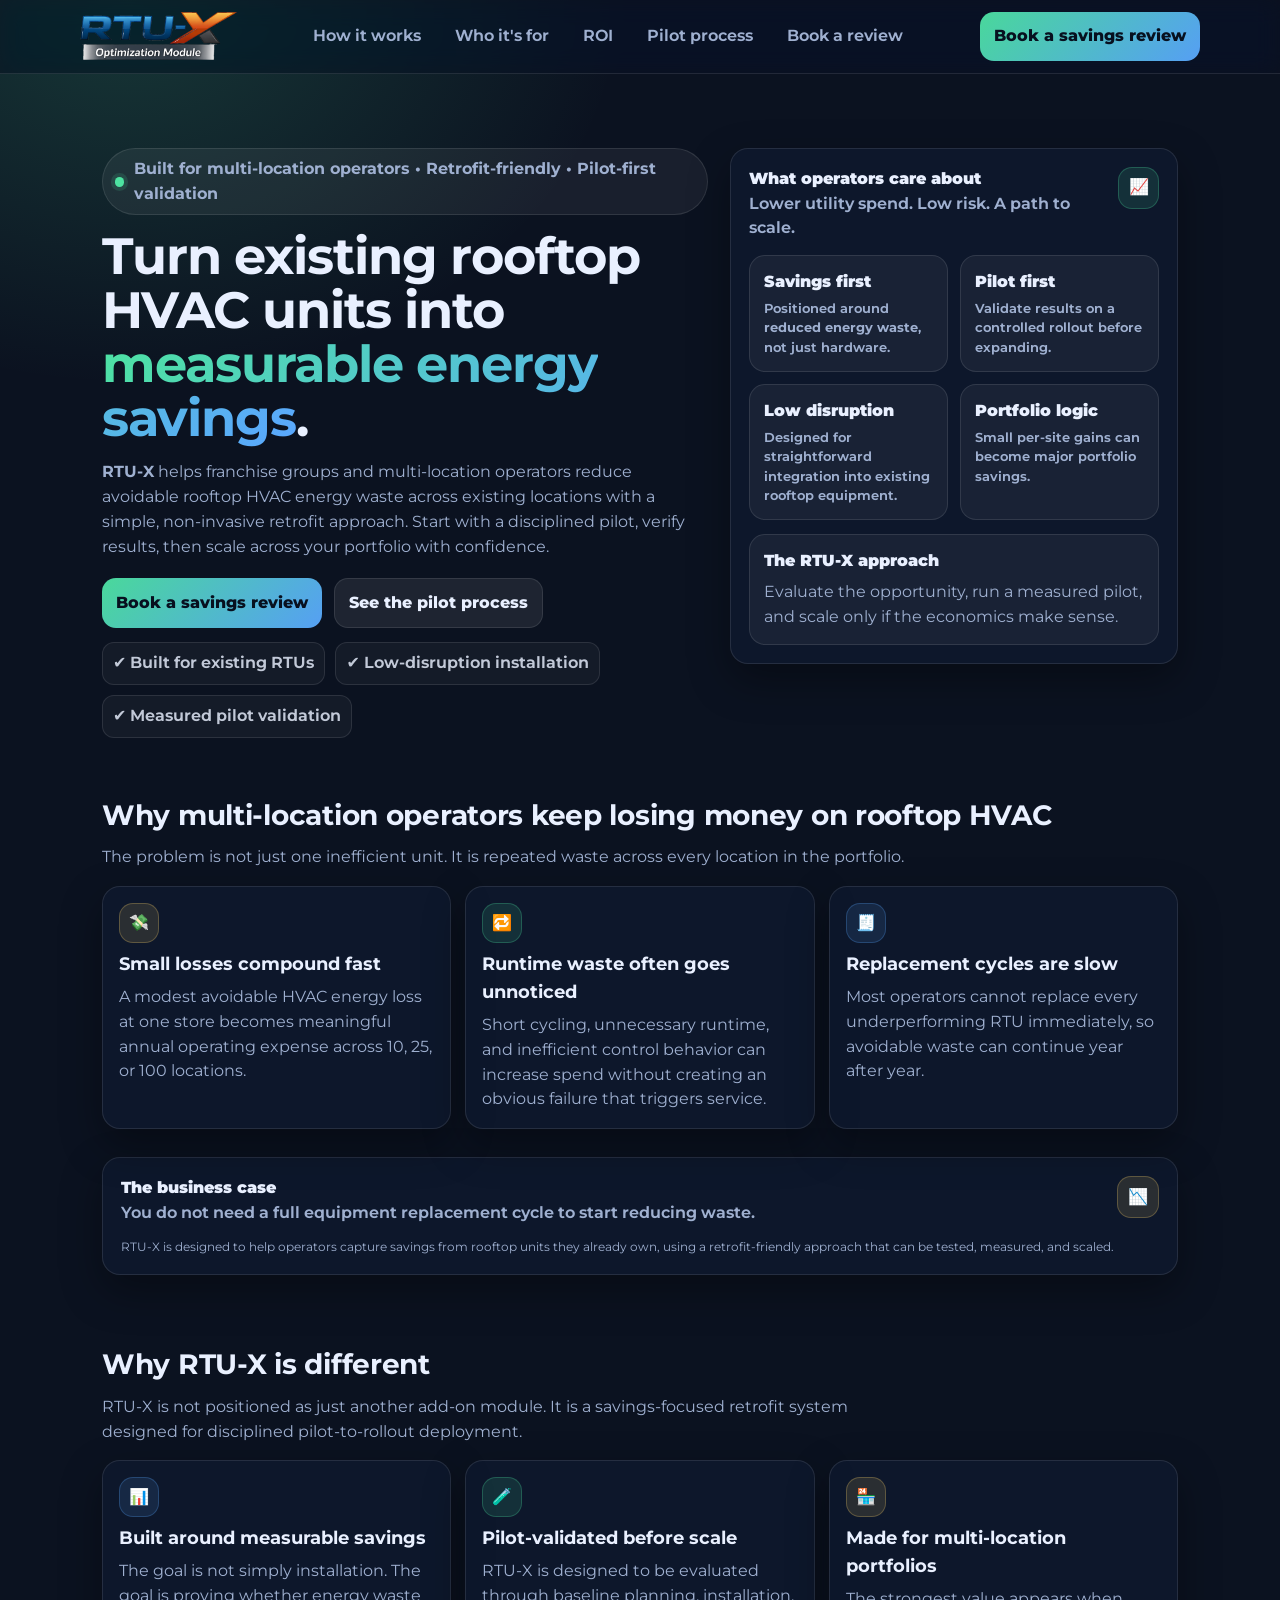
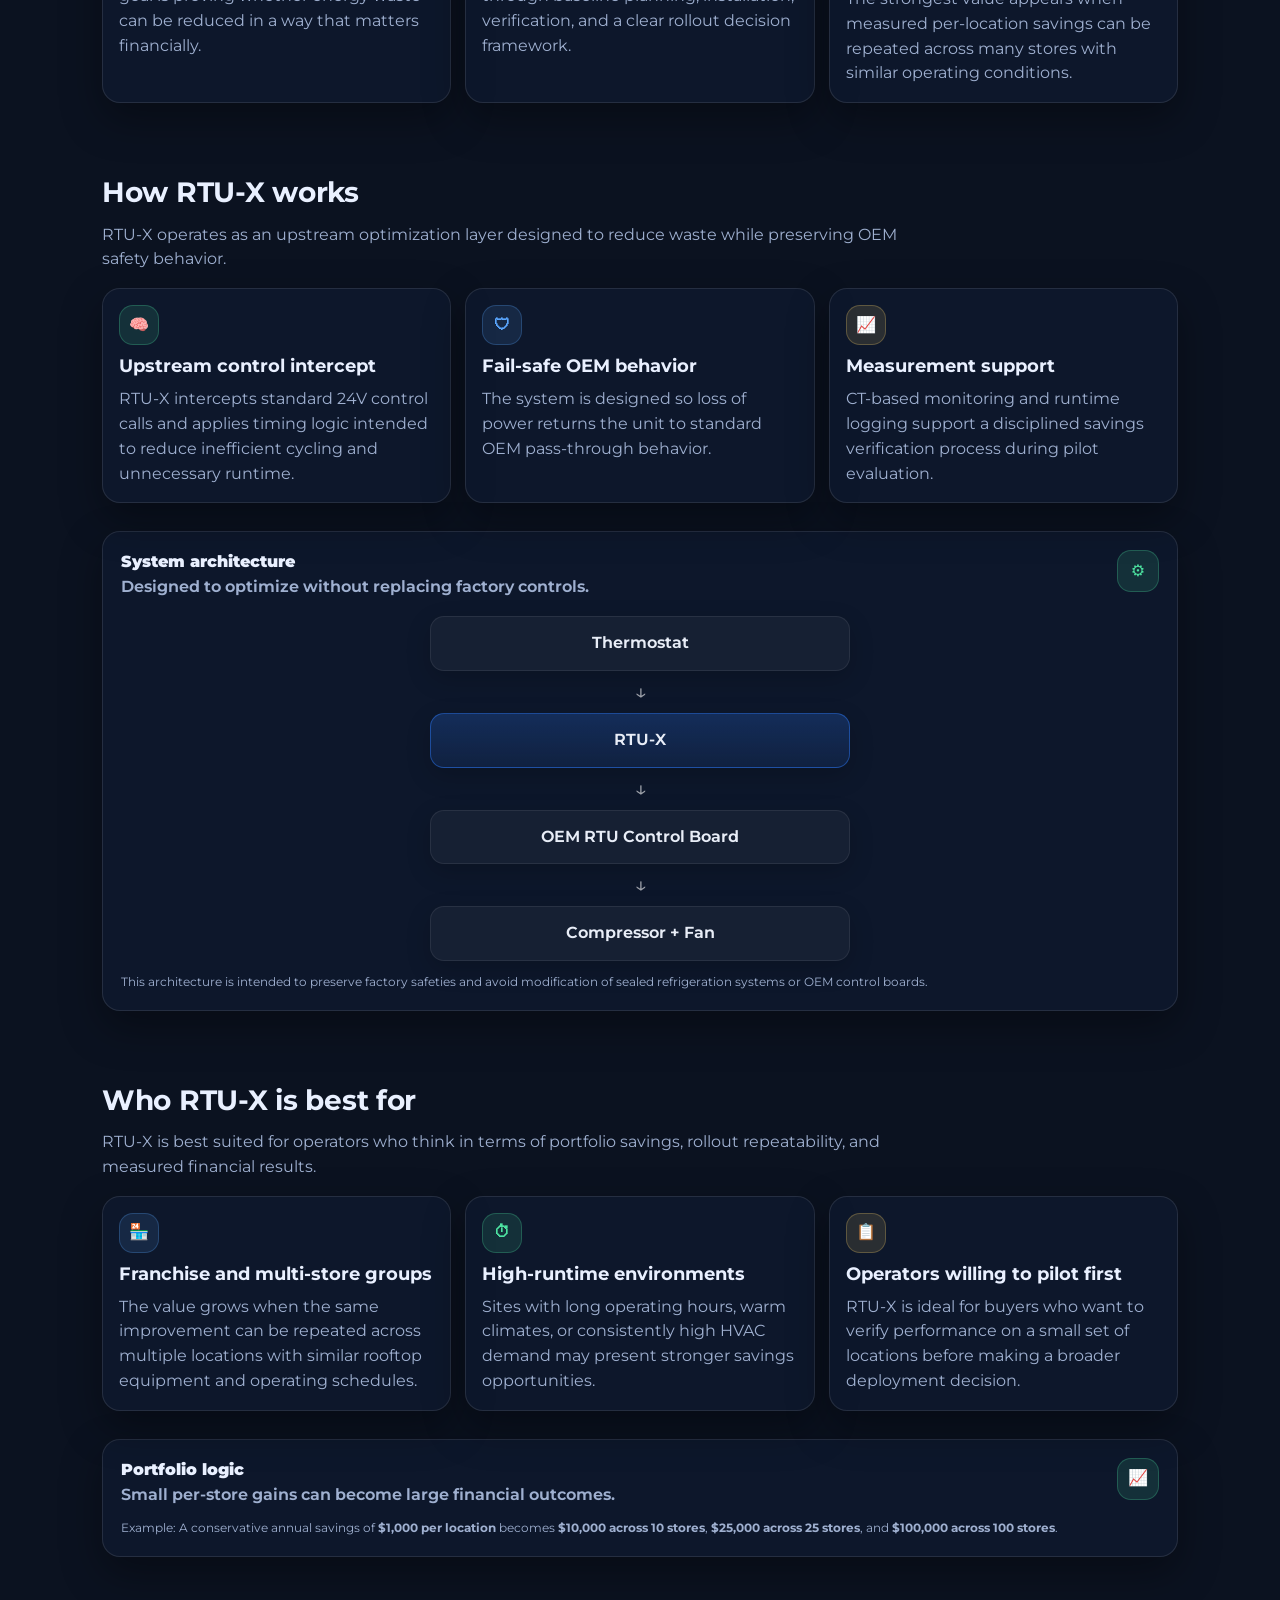
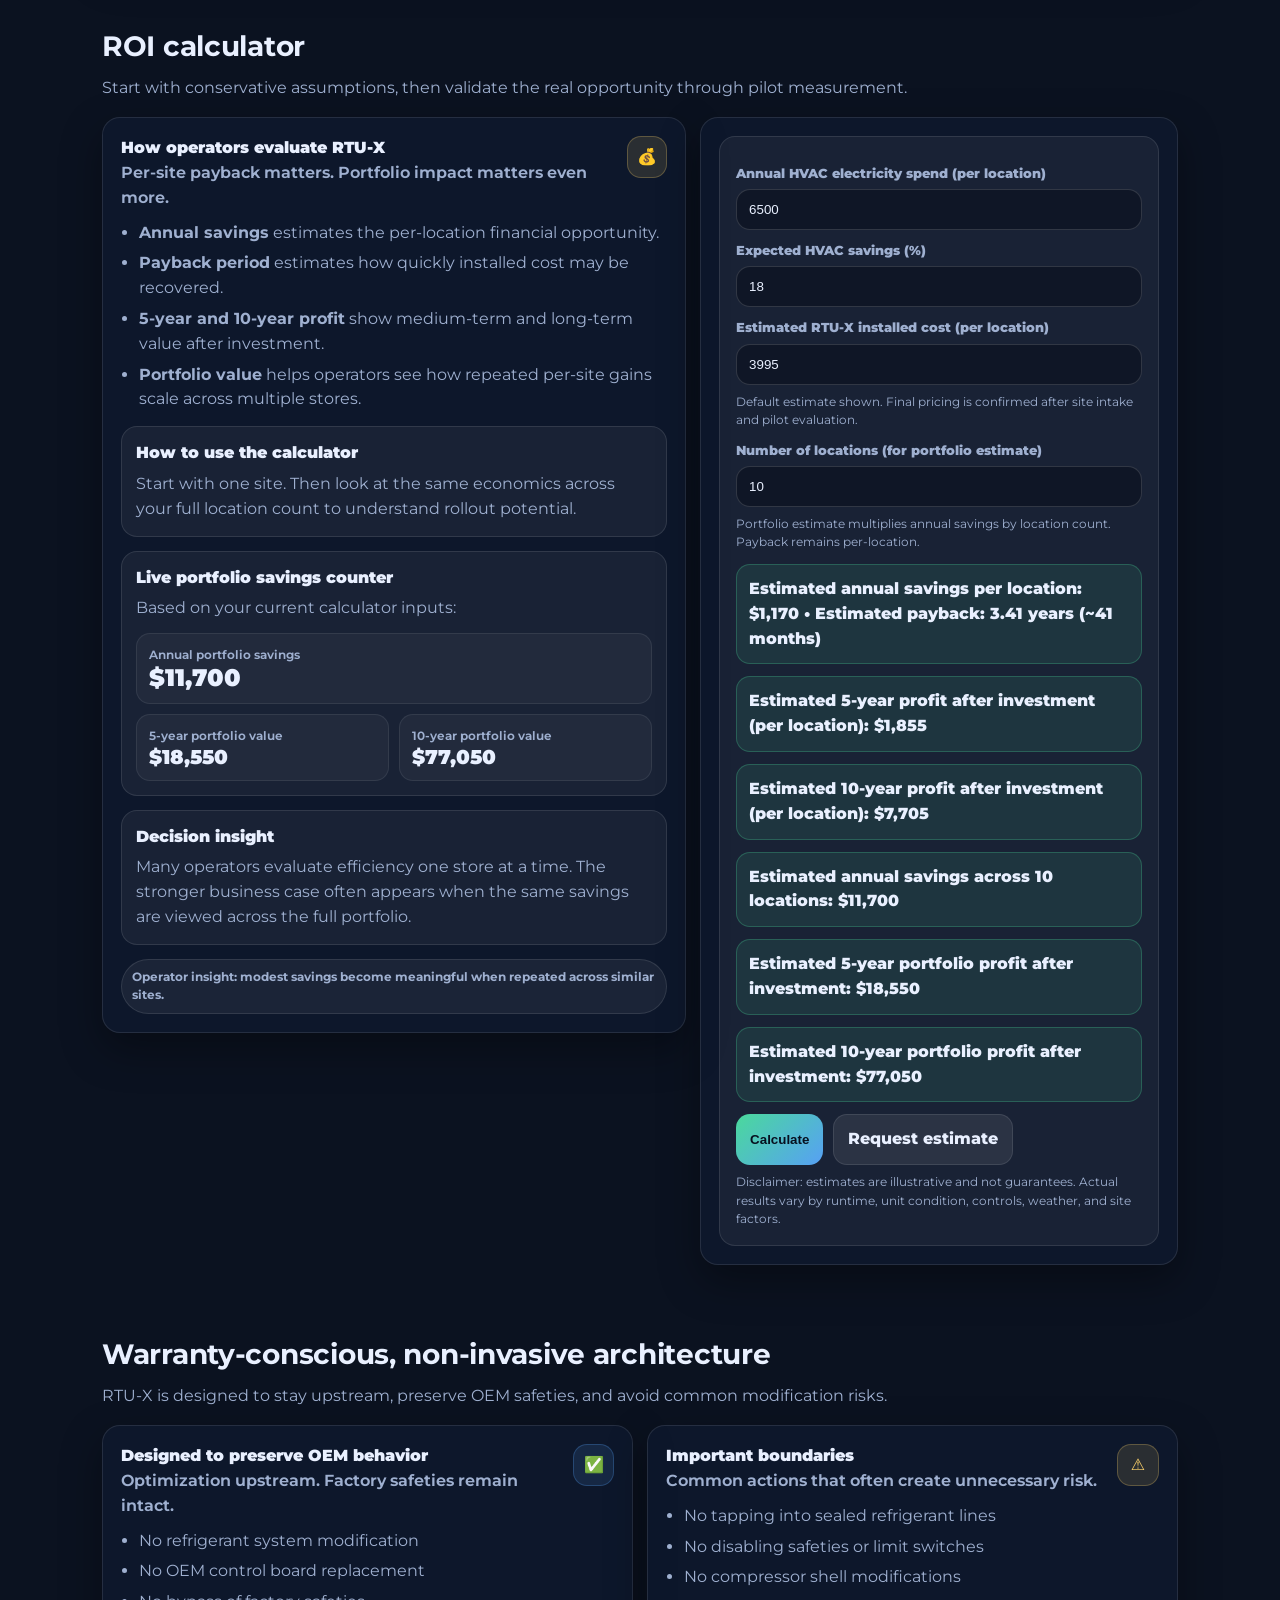
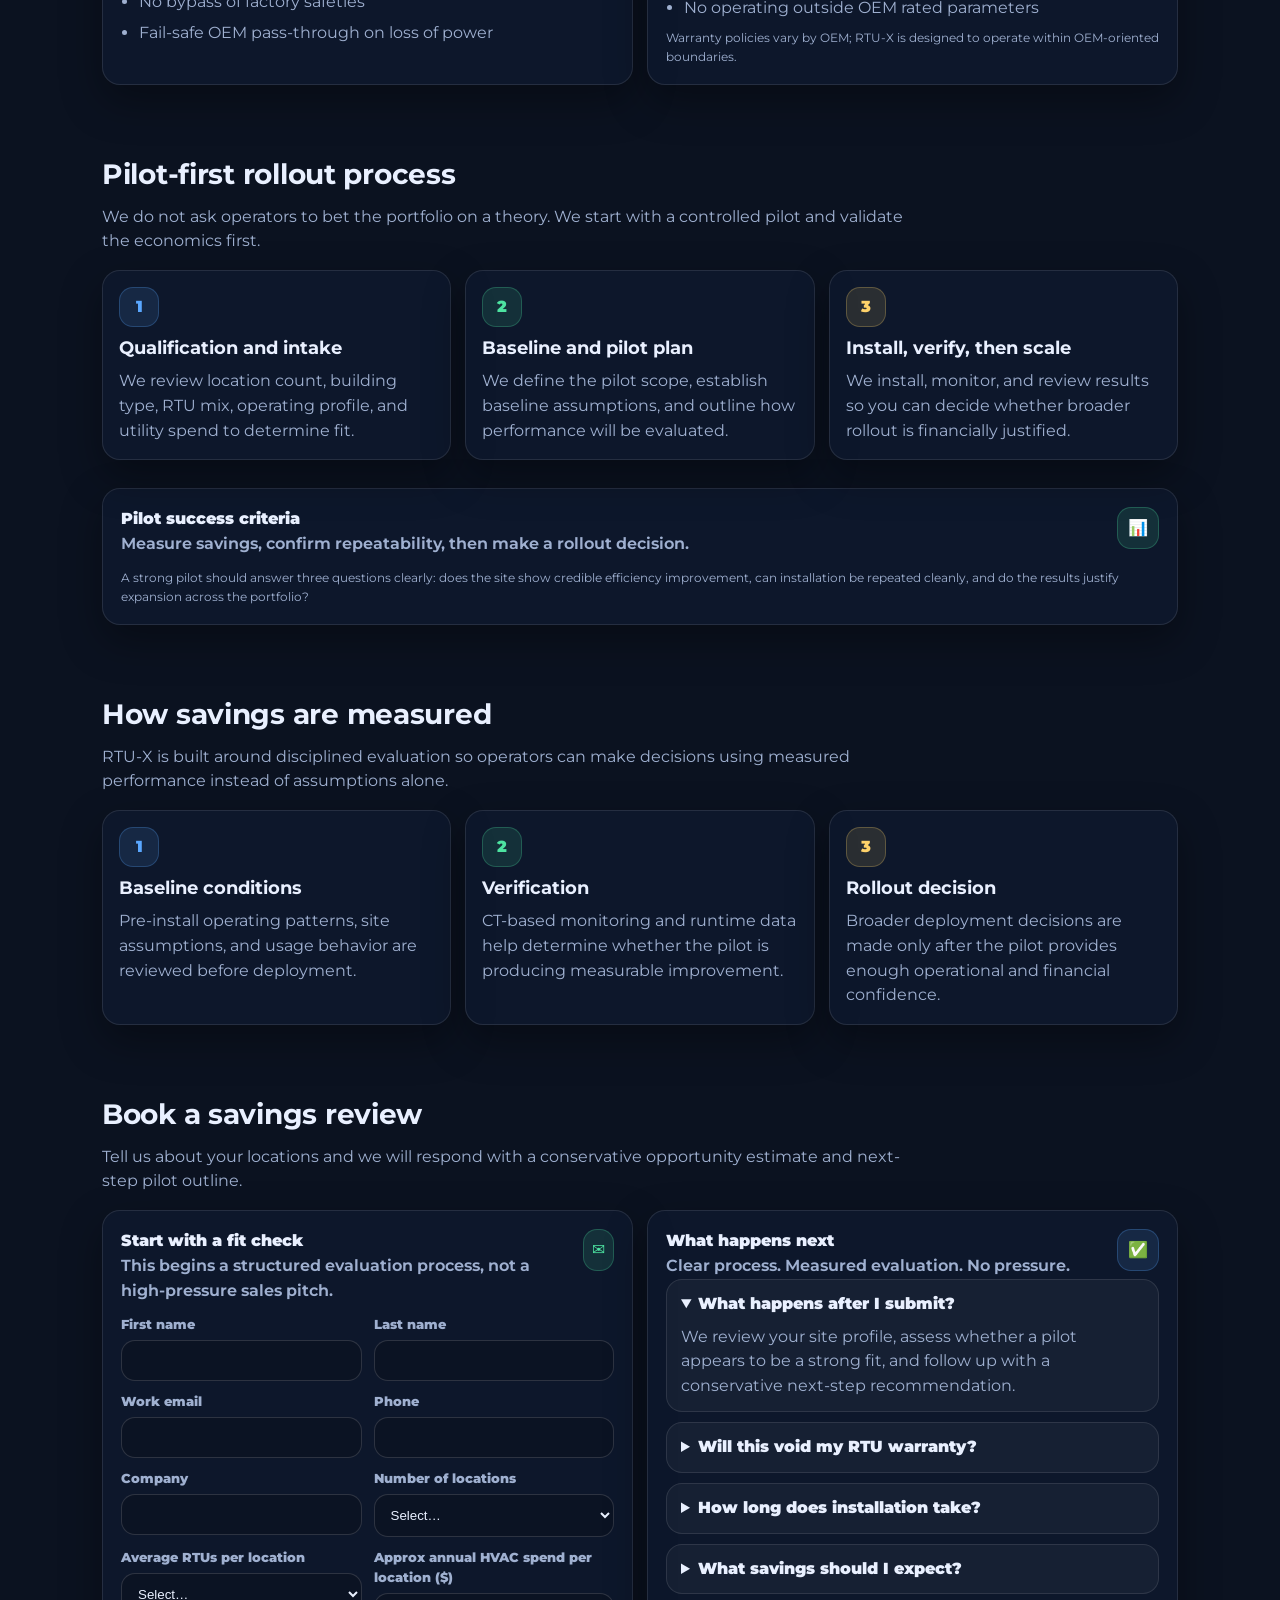
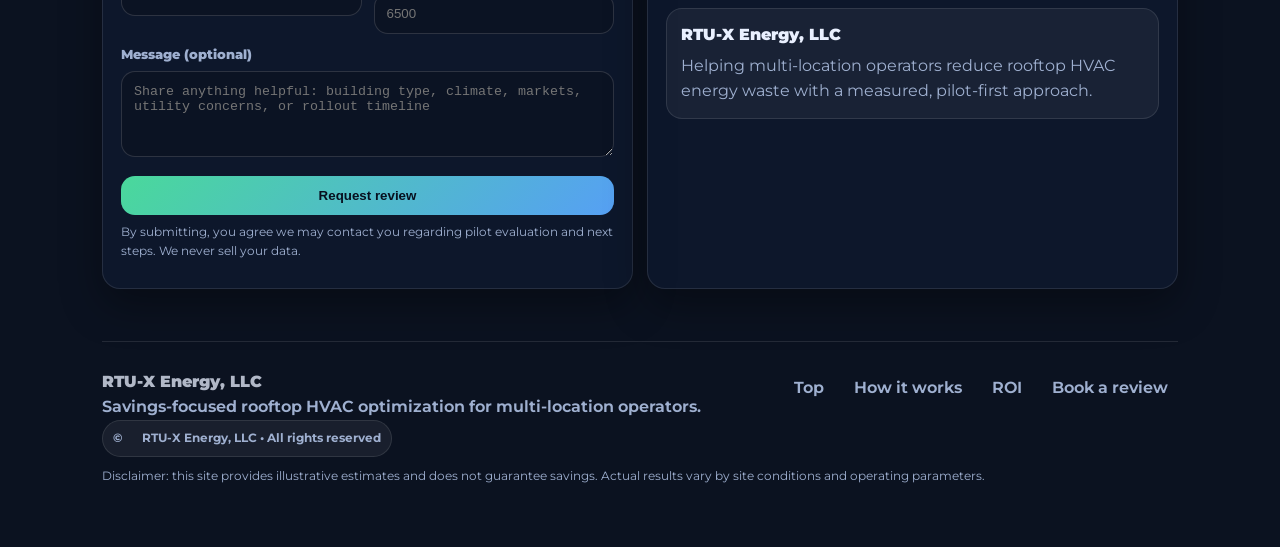
==== commit d607be21: "Rewrite homepage around energy savings and pilot-first sales model" ====
--- a/index.html
+++ b/index.html
@@ -3,10 +3,16 @@
 <head>
   <meta charset="utf-8" />
   <meta name="viewport" content="width=device-width, initial-scale=1" />
-  <title>RTU-X Optimization Module | RTU-X Energy, LLC</title>
-  <meta name="description" content="RTU-X Optimization Module is a plug-and-play, non-invasive rooftop HVAC optimization add-on designed for franchise locations. Measurable savings, fast installation, warranty-conscious architecture." />
-  <meta property="og:title" content="RTU-X Optimization Module" />
-  <meta property="og:description" content="Plug-and-play rooftop HVAC optimization for franchise locations with measurable ROI." />
+  <title>RTU-X Energy | Reduce Rooftop HVAC Energy Waste Across Multi-Location Portfolios</title>
+  <meta
+    name="description"
+    content="RTU-X helps multi-location operators reduce rooftop HVAC energy waste across existing stores with a simple retrofit, measurable savings, and a pilot-first rollout model."
+  />
+  <meta property="og:title" content="RTU-X Energy" />
+  <meta
+    property="og:description"
+    content="Reduce rooftop HVAC energy waste across existing locations with a simple retrofit and pilot-first rollout model."
+  />
   <meta property="og:type" content="website" />
   <meta name="theme-color" content="#0b1220" />
   <link rel="preconnect" href="https://fonts.googleapis.com">
@@ -19,18 +25,18 @@
   <header class="site-header">
     <div class="wrap nav">
       <a class="brand" href="#top" aria-label="RTU-X Energy home">
-        <img class="brand-logo" src="assets/rtux-logo.png" alt="RTU-X Optimization Module logo" />
+        <img class="brand-logo" src="assets/rtux-logo.png" alt="RTU-X Energy logo" />
       </a>
 
       <nav class="navlinks" aria-label="Primary">
         <a href="#how">How it works</a>
+        <a href="#operators">Who it's for</a>
         <a href="#roi">ROI</a>
-        <a href="#warranty">Warranty-safe</a>
-        <a href="#pilot">Pilot</a>
-        <a href="#contact">Contact</a>
+        <a href="#pilot">Pilot process</a>
+        <a href="#contact">Book a review</a>
       </nav>
 
-      <a class="btn primary" href="#contact">Start a pilot evaluation</a>
+      <a class="btn primary" href="#contact">Book a savings review</a>
     </div>
   </header>
 
@@ -40,29 +46,29 @@
       <div class="hero-left">
         <div class="pill">
           <span class="dot" aria-hidden="true"></span>
-          Built for franchise operators • Plug-and-save efficiency • Measurable
+          Built for multi-location operators • Retrofit-friendly • Pilot-first validation
         </div>
 
         <h1>
-          Reduce rooftop HVAC energy waste
-          <span class="grad">without replacing equipment</span>.
+          Turn existing rooftop HVAC units into
+          <span class="grad">measurable energy savings</span>.
         </h1>
 
         <p class="sub">
-          The <b>RTU-X Optimization Module</b> is a plug-and-play rooftop HVAC optimization system built specifically for franchise portfolios.
-          Our non-invasive architecture improves runtime efficiency while preserving OEM safety behavior—delivering
-          <b>measurable savings validated through disciplined pilot testing.</b>
+          <b>RTU-X</b> helps franchise groups and multi-location operators reduce avoidable rooftop HVAC energy waste
+          across existing locations with a simple, non-invasive retrofit approach. Start with a disciplined pilot,
+          verify results, then scale across your portfolio with confidence.
         </p>
 
         <div class="cta">
-          <a class="btn primary" href="#roi">Calculate your payback</a>
-          <a class="btn" href="#how">See how it works</a>
+          <a class="btn primary" href="#contact">Book a savings review</a>
+          <a class="btn" href="#pilot">See the pilot process</a>
         </div>
 
         <div class="trust">
-          <div class="trust-item">✔ Non-invasive 24V intercept</div>
-          <div class="trust-item">✔ Fail-safe OEM default</div>
-          <div class="trust-item">✔ CT-based measurement</div>
+          <div class="trust-item">✔ Built for existing RTUs</div>
+          <div class="trust-item">✔ Low-disruption installation</div>
+          <div class="trust-item">✔ Measured pilot validation</div>
         </div>
       </div>
 
@@ -70,46 +76,48 @@
         <div class="card hero-card">
           <div class="card-title">
             <div>
-              <div class="kicker">What owners care about</div>
-              <div class="muted">Simple math. Low risk. No disruption.</div>
-            </div>
-            <div class="badge" aria-hidden="true">⏱</div>
+              <div class="kicker">What operators care about</div>
+              <div class="muted">Lower utility spend. Low risk. A path to scale.</div>
+            </div>
+            <div class="badge" aria-hidden="true">📈</div>
           </div>
 
           <div class="grid2">
             <div class="mini">
-              <div class="mini-k">Fast integration</div>
-              <div class="mini-d">Designed for <b>&lt; 2 hours</b> typical integration (site dependent).</div>
+              <div class="mini-k">Savings first</div>
+              <div class="mini-d">Positioned around <b>reduced energy waste</b>, not just hardware.</div>
             </div>
             <div class="mini">
-              <div class="mini-k">Fail-safe</div>
-              <div class="mini-d">On loss of power, the system returns to <b>OEM pass-through</b>.</div>
+              <div class="mini-k">Pilot first</div>
+              <div class="mini-d">Validate results on a controlled rollout before expanding.</div>
             </div>
             <div class="mini">
-              <div class="mini-k">Measurable</div>
-              <div class="mini-d">CT-based monitoring and runtime logging support credible M&amp;V.</div>
+              <div class="mini-k">Low disruption</div>
+              <div class="mini-d">Designed for straightforward integration into existing rooftop equipment.</div>
             </div>
             <div class="mini">
-              <div class="mini-k">Scalable</div>
-              <div class="mini-d">Standardized wiring + SOPs for repeatable installs.</div>
+              <div class="mini-k">Portfolio logic</div>
+              <div class="mini-d">Small per-site gains can become major portfolio savings.</div>
             </div>
           </div>
 
           <div class="callout">
-            <div class="callout-k">Pilot-first rollout</div>
-            <div class="callout-d">We validate performance and installation repeatability, then scale across your portfolio.</div>
-          </div>
-        </div>
-      </div>
-    </section>
-
-    <!-- PAIN POINT -->
+            <div class="callout-k">The RTU-X approach</div>
+            <div class="callout-d">
+              Evaluate the opportunity, run a measured pilot, and scale only if the economics make sense.
+            </div>
+          </div>
+        </div>
+      </div>
+    </section>
+
+    <!-- PROBLEM -->
     <section id="pain" class="section reveal">
       <div class="sec-head">
         <div>
-          <h2>Why franchise operators lose money on rooftop HVAC</h2>
-          <p class="lead">
-            For multi-location operators, small inefficiencies do not stay small. They multiply across the portfolio.
+          <h2>Why multi-location operators keep losing money on rooftop HVAC</h2>
+          <p class="lead">
+            The problem is not just one inefficient unit. It is repeated waste across every location in the portfolio.
           </p>
         </div>
       </div>
@@ -117,80 +125,78 @@
       <div class="cols3">
         <div class="card item">
           <div class="icon warn">💸</div>
-          <h3>Small per-store losses scale fast</h3>
-          <p>An avoidable energy loss of even a few hundred dollars per location becomes a major annual portfolio cost across 10, 25, or 50 sites.</p>
+          <h3>Small losses compound fast</h3>
+          <p>
+            A modest avoidable HVAC energy loss at one store becomes meaningful annual operating expense across 10, 25, or 100 locations.
+          </p>
         </div>
 
         <div class="card item">
           <div class="icon">🔁</div>
-          <h3>Inefficient cycling adds hidden waste</h3>
-          <p>Short cycling, unnecessary runtime, and poor timing behavior can quietly increase electricity usage without obvious equipment failure.</p>
+          <h3>Runtime waste often goes unnoticed</h3>
+          <p>
+            Short cycling, unnecessary runtime, and inefficient control behavior can increase spend without creating an obvious failure that triggers service.
+          </p>
         </div>
 
         <div class="card item">
           <div class="icon blue">🧾</div>
-          <h3>Reactive maintenance does not solve efficiency</h3>
-          <p>Most service calls fix breakdowns, not operational inefficiency. That means utility waste can continue year after year without being addressed.</p>
+          <h3>Replacement cycles are slow</h3>
+          <p>
+            Most operators cannot replace every underperforming RTU immediately, so avoidable waste can continue year after year.
+          </p>
         </div>
       </div>
 
       <div class="card panel" style="margin-top:28px">
         <div class="panel-top">
           <div>
-            <div class="kicker">Portfolio reality</div>
-            <div class="muted">What looks small at one store becomes meaningful across a franchise group.</div>
+            <div class="kicker">The business case</div>
+            <div class="muted">You do not need a full equipment replacement cycle to start reducing waste.</div>
           </div>
           <div class="badge warn" aria-hidden="true">📉</div>
         </div>
 
         <div class="fine" style="margin-top:12px">
-          RTU-X is designed to help operators identify and reduce this recurring waste with a pilot-first process that supports measured, repeatable savings before scale.
-        </div>
-      </div>
-    </section>
-
-    <!-- WHY NOW -->
-    <section id="why-now" class="section reveal">
-      <div class="sec-head">
-        <div>
-          <h2>Why now</h2>
-          <p class="lead">
-            For franchise operators, waiting has a cost. Another season of unnecessary HVAC waste is still unnecessary spend.
+          RTU-X is designed to help operators capture savings from rooftop units they already own, using a retrofit-friendly approach that can be tested, measured, and scaled.
+        </div>
+      </div>
+    </section>
+
+    <!-- WHY RTU-X -->
+    <section id="different" class="section reveal">
+      <div class="sec-head">
+        <div>
+          <h2>Why RTU-X is different</h2>
+          <p class="lead">
+            RTU-X is not positioned as just another add-on module. It is a savings-focused retrofit system designed for disciplined pilot-to-rollout deployment.
           </p>
         </div>
       </div>
 
       <div class="cols3">
         <div class="card item">
-          <div class="icon warn">⚡</div>
-          <h3>Electricity costs remain a margin issue</h3>
-          <p>When energy prices stay elevated, even modest inefficiency has an outsized effect on store-level and portfolio-level operating performance.</p>
-        </div>
-
-        <div class="card item">
-          <div class="icon">📍</div>
-          <h3>Waste compounds across locations</h3>
-          <p>What seems tolerable at one store becomes increasingly expensive when repeated across 10, 25, or 50 locations year after year.</p>
-        </div>
-
-        <div class="card item">
-          <div class="icon blue">🕒</div>
-          <h3>Delay means another cycle of avoidable spend</h3>
-          <p>Operators who postpone evaluation often accept another cooling season of runtime inefficiency that could have been measured and reduced.</p>
-        </div>
-      </div>
-
-      <div class="card panel" style="margin-top:28px">
-        <div class="panel-top">
-          <div>
-            <div class="kicker">A measured next step</div>
-            <div class="muted">Urgency does not require guesswork.</div>
-          </div>
-          <div class="badge" aria-hidden="true">📈</div>
-        </div>
-
-        <div class="fine" style="margin-top:12px">
-          RTU-X uses a pilot-first process so operators can act with discipline: evaluate the opportunity now, verify performance, then decide whether broader rollout makes sense.
+          <div class="icon blue">📊</div>
+          <h3>Built around measurable savings</h3>
+          <p>
+            The goal is not simply installation. The goal is proving whether energy waste can be reduced in a way that matters financially.
+          </p>
+        </div>
+
+        <div class="card item">
+          <div class="icon">🧪</div>
+          <h3>Pilot-validated before scale</h3>
+          <p>
+            RTU-X is designed to be evaluated through baseline planning, installation, verification, and a clear rollout decision framework.
+          </p>
+        </div>
+
+        <div class="card item">
+          <div class="icon warn">🏪</div>
+          <h3>Made for multi-location portfolios</h3>
+          <p>
+            The strongest value appears when measured per-location savings can be repeated across many stores with similar operating conditions.
+          </p>
         </div>
       </div>
     </section>
@@ -201,7 +207,7 @@
         <div>
           <h2>How RTU-X works</h2>
           <p class="lead">
-            A warranty-conscious, upstream optimization layer designed to preserve OEM safety behavior while reducing waste from inefficient cycling and unnecessary runtime.
+            RTU-X operates as an upstream optimization layer designed to reduce waste while preserving OEM safety behavior.
           </p>
         </div>
       </div>
@@ -210,56 +216,24 @@
         <div class="card item">
           <div class="icon">🧠</div>
           <h3>Upstream control intercept</h3>
-          <p>Intercepts standard 24V control calls (e.g., Y1) and applies timing logic to reduce inefficient cycling and unnecessary runtime.</p>
+          <p>
+            RTU-X intercepts standard 24V control calls and applies timing logic intended to reduce inefficient cycling and unnecessary runtime.
+          </p>
         </div>
 
         <div class="card item">
           <div class="icon blue">🛡</div>
-          <h3>Fail-safe OEM default</h3>
-          <p>Normally-closed relay path is designed so loss of power returns the unit to factory behavior (OEM pass-through).</p>
+          <h3>Fail-safe OEM behavior</h3>
+          <p>
+            The system is designed so loss of power returns the unit to standard OEM pass-through behavior.
+          </p>
         </div>
 
         <div class="card item">
           <div class="icon warn">📈</div>
-          <h3>Proof of savings</h3>
-          <p>Non-invasive CT monitoring and runtime logging support measurement and verification during pilots and rollout.</p>
-        </div>
-      </div>
-    </section>
-
-    <!-- RTU-X MODULE -->
-    <section id="module" class="section reveal">
-      <div class="sec-head">
-        <div>
-          <h2>The RTU-X Optimization Module</h2>
-          <p class="lead">
-            A plug-and-play external optimization module designed to improve rooftop HVAC runtime efficiency while preserving OEM safety behavior.
-          </p>
-        </div>
-      </div>
-
-      <div class="cols3">
-        <div class="card item">
-          <div class="icon blue">⚙️</div>
-          <h3>External module architecture</h3>
-          <p>
-            RTU-X installs upstream of the rooftop unit control board and intercepts standard 24V control signals to optimize runtime behavior without modifying factory systems.
-          </p>
-        </div>
-
-        <div class="card item">
-          <div class="icon">🧠</div>
-          <h3>Runtime optimization logic</h3>
-          <p>
-            Intelligent timing logic helps reduce inefficient compressor cycling and unnecessary runtime while maintaining equipment safety parameters.
-          </p>
-        </div>
-
-        <div class="card item">
-          <div class="icon warn">🛡</div>
-          <h3>Fail-safe OEM default</h3>
-          <p>
-            The system is designed so that loss of power automatically returns the unit to standard OEM control behavior.
+          <h3>Measurement support</h3>
+          <p>
+            CT-based monitoring and runtime logging support a disciplined savings verification process during pilot evaluation.
           </p>
         </div>
       </div>
@@ -268,15 +242,15 @@
         <div class="panel-top">
           <div>
             <div class="kicker">System architecture</div>
-            <div class="muted">RTU-X operates as an upstream optimization layer.</div>
-          </div>
-          <div class="badge" aria-hidden="true">📊</div>
+            <div class="muted">Designed to optimize without replacing factory controls.</div>
+          </div>
+          <div class="badge" aria-hidden="true">⚙️</div>
         </div>
 
         <div class="diagram" style="margin-top:16px">
           <div class="node">Thermostat</div>
           <div class="arrow">↓</div>
-          <div class="node highlight">RTU-X Optimization Module</div>
+          <div class="node highlight">RTU-X</div>
           <div class="arrow">↓</div>
           <div class="node">OEM RTU Control Board</div>
           <div class="arrow">↓</div>
@@ -284,105 +258,59 @@
         </div>
 
         <div class="fine" style="margin-top:12px">
-          This architecture preserves factory safeties and avoids modification of the sealed refrigeration system or OEM control boards.
-        </div>
-      </div>
-    </section>
-
-    <!-- INSTALLATION CONCEPT -->
-    <section id="installation" class="section reveal">
-      <div class="sec-head">
-        <div>
-          <h2>Typical installation concept</h2>
-          <p class="lead">
-            RTU-X is designed for straightforward installation inside the unit’s electrical/control compartment with service-friendly access.
+          This architecture is intended to preserve factory safeties and avoid modification of sealed refrigeration systems or OEM control boards.
+        </div>
+      </div>
+    </section>
+
+    <!-- OPERATORS -->
+    <section id="operators" class="section reveal">
+      <div class="sec-head">
+        <div>
+          <h2>Who RTU-X is best for</h2>
+          <p class="lead">
+            RTU-X is best suited for operators who think in terms of portfolio savings, rollout repeatability, and measured financial results.
           </p>
         </div>
       </div>
 
       <div class="cols3">
         <div class="card item">
-          <div class="icon blue">📦</div>
-          <h3>Electrical compartment placement</h3>
-          <p>The module is intended to mount within the RTU electrical section, keeping installation organized, protected, and accessible.</p>
-        </div>
-
-        <div class="card item">
-          <div class="icon">🔌</div>
-          <h3>24V intercept wiring</h3>
-          <p>RTU-X connects upstream of OEM board logic to intercept standard low-voltage calls without altering sealed refrigerant systems.</p>
-        </div>
-
-        <div class="card item">
-          <div class="icon warn">🧰</div>
-          <h3>Service-friendly access</h3>
-          <p>The architecture is designed so qualified technicians can inspect, verify, and service the installation without disrupting normal RTU maintenance.</p>
+          <div class="icon blue">🏪</div>
+          <h3>Franchise and multi-store groups</h3>
+          <p>
+            The value grows when the same improvement can be repeated across multiple locations with similar rooftop equipment and operating schedules.
+          </p>
+        </div>
+
+        <div class="card item">
+          <div class="icon">⏱</div>
+          <h3>High-runtime environments</h3>
+          <p>
+            Sites with long operating hours, warm climates, or consistently high HVAC demand may present stronger savings opportunities.
+          </p>
+        </div>
+
+        <div class="card item">
+          <div class="icon warn">📋</div>
+          <h3>Operators willing to pilot first</h3>
+          <p>
+            RTU-X is ideal for buyers who want to verify performance on a small set of locations before making a broader deployment decision.
+          </p>
         </div>
       </div>
 
       <div class="card panel" style="margin-top:28px">
         <div class="panel-top">
           <div>
-            <div class="kicker">Why this matters</div>
-            <div class="muted">Simple, repeatable installations reduce rollout friction across multiple locations.</div>
-          </div>
-          <div class="badge blue" aria-hidden="true">🛠</div>
+            <div class="kicker">Portfolio logic</div>
+            <div class="muted">Small per-store gains can become large financial outcomes.</div>
+          </div>
+          <div class="badge" aria-hidden="true">📈</div>
         </div>
 
         <div class="fine" style="margin-top:12px">
-          For franchise operators, repeatability matters as much as savings. RTU-X is designed so installation standards can be documented, repeated, and scaled across a portfolio.
-        </div>
-      </div>
-    </section>
-
-    <!-- BEST FIT -->
-    <section id="bestfit" class="section reveal">
-      <div class="sec-head">
-        <div>
-          <h2>Who RTU-X is best for</h2>
-          <p class="lead">
-            RTU-X was designed specifically for multi-location operators where small efficiency improvements create meaningful portfolio savings.
-          </p>
-        </div>
-      </div>
-
-      <div class="cols3">
-        <div class="card item">
-          <div class="icon blue">🏪</div>
-          <h3>Multi-location franchise operators</h3>
-          <p>
-            The biggest impact occurs when energy savings repeat across multiple stores. RTU-X was designed with franchise portfolios in mind.
-          </p>
-        </div>
-
-        <div class="card item">
-          <div class="icon">⚡</div>
-          <h3>High runtime environments</h3>
-          <p>
-            Locations with long operating hours, warm climates, or high HVAC demand often present the strongest opportunity for efficiency improvement.
-          </p>
-        </div>
-
-        <div class="card item">
-          <div class="icon warn">📊</div>
-          <h3>Operators who want measured results</h3>
-          <p>
-            RTU-X uses pilot-first deployment and measurement verification so owners can evaluate real performance before scaling across locations.
-          </p>
-        </div>
-      </div>
-
-      <div class="card panel" style="margin-top:28px">
-        <div class="panel-top">
-          <div>
-            <div class="kicker">Portfolio thinking</div>
-            <div class="muted">Small improvements scale across multiple locations.</div>
-          </div>
-          <div class="badge" aria-hidden="true">📈</div>
-        </div>
-
-        <div class="fine" style="margin-top:12px">
-          Example: A modest $1,000 annual efficiency improvement per location becomes
+          Example: A conservative annual savings of <b>$1,000 per location</b> becomes
           <b>$10,000 across 10 stores</b>, <b>$25,000 across 25 stores</b>, and
           <b>$100,000 across 100 stores</b>.
         </div>
@@ -395,7 +323,7 @@
         <div>
           <h2>ROI calculator</h2>
           <p class="lead">
-            Use conservative inputs. For pilots, we validate results with baseline + post-install measurement.
+            Start with conservative assumptions, then validate the real opportunity through pilot measurement.
           </p>
         </div>
       </div>
@@ -405,66 +333,22 @@
           <div class="panel-top">
             <div>
               <div class="kicker">How operators evaluate RTU-X</div>
-              <div class="muted">A strong pilot decision starts with clear financial logic.</div>
+              <div class="muted">Per-site payback matters. Portfolio impact matters even more.</div>
             </div>
             <div class="badge warn" aria-hidden="true">💰</div>
           </div>
 
           <ul class="bullets">
-            <li><b>Annual savings</b> shows the per-location efficiency opportunity.</li>
-            <li><b>Payback period</b> shows how quickly installed cost may be recovered.</li>
-            <li><b>5-year and 10-year profit</b> help operators evaluate medium-term and long-term financial impact after investment.</li>
-            <li><b>Portfolio value</b> shows how small per-location gains can compound across multiple stores.</li>
+            <li><b>Annual savings</b> estimates the per-location financial opportunity.</li>
+            <li><b>Payback period</b> estimates how quickly installed cost may be recovered.</li>
+            <li><b>5-year and 10-year profit</b> show medium-term and long-term value after investment.</li>
+            <li><b>Portfolio value</b> helps operators see how repeated per-site gains scale across multiple stores.</li>
           </ul>
 
           <div class="callout" style="margin-top:14px">
-            <div class="callout-k">How to read the calculator</div>
+            <div class="callout-k">How to use the calculator</div>
             <div class="callout-d">
-              Start with per-location payback. Then evaluate 5-year and 10-year profit. Finally, review the total portfolio impact across your locations.
-            </div>
-          </div>
-
-          <div class="callout" style="margin-top:14px">
-            <div class="callout-k">Portfolio scale impact</div>
-            <div class="muted">Savings grow rapidly as location count increases.</div>
-
-            <div style="margin-top:12px; display:grid; gap:10px;">
-              <div style="display:grid; grid-template-columns:78px 1fr; align-items:center; gap:8px;">
-                <div style="color:#e9f0ff; font-size:11px; font-weight:800; white-space:nowrap;">1 location</div>
-                <div style="width:100%; min-width:140px; height:12px; border-radius:999px; background:rgba(255,255,255,.08); border:1px solid rgba(255,255,255,.10); overflow:hidden;">
-                  <div style="display:block; width:10%; min-width:12px; height:100%; border-radius:999px; background:linear-gradient(135deg, rgba(77,227,161,.95), rgba(90,167,255,.95));"></div>
-                </div>
-              </div>
-
-              <div style="display:grid; grid-template-columns:78px 1fr; align-items:center; gap:8px;">
-                <div style="color:#e9f0ff; font-size:11px; font-weight:800; white-space:nowrap;">10 locations</div>
-                <div style="width:100%; min-width:140px; height:12px; border-radius:999px; background:rgba(255,255,255,.08); border:1px solid rgba(255,255,255,.10); overflow:hidden;">
-                  <div style="display:block; width:30%; min-width:12px; height:100%; border-radius:999px; background:linear-gradient(135deg, rgba(77,227,161,.95), rgba(90,167,255,.95));"></div>
-                </div>
-              </div>
-
-              <div style="display:grid; grid-template-columns:78px 1fr; align-items:center; gap:8px;">
-                <div style="color:#e9f0ff; font-size:11px; font-weight:800; white-space:nowrap;">25 locations</div>
-                <div style="width:100%; min-width:140px; height:12px; border-radius:999px; background:rgba(255,255,255,.08); border:1px solid rgba(255,255,255,.10); overflow:hidden;">
-                  <div style="display:block; width:60%; min-width:12px; height:100%; border-radius:999px; background:linear-gradient(135deg, rgba(77,227,161,.95), rgba(90,167,255,.95));"></div>
-                </div>
-              </div>
-
-              <div style="display:grid; grid-template-columns:78px 1fr; align-items:center; gap:8px;">
-                <div style="color:#e9f0ff; font-size:11px; font-weight:800; white-space:nowrap;">50 locations</div>
-                <div style="width:100%; min-width:140px; height:12px; border-radius:999px; background:rgba(255,255,255,.08); border:1px solid rgba(255,255,255,.10); overflow:hidden;">
-                  <div style="display:block; width:100%; min-width:12px; height:100%; border-radius:999px; background:linear-gradient(135deg, rgba(77,227,161,.95), rgba(90,167,255,.95));"></div>
-                </div>
-              </div>
-            </div>
-          </div>
-
-          <div class="callout" style="margin-top:14px">
-            <div class="callout-k">Example portfolio impact</div>
-            <div class="callout-d">
-              10 locations → approximately $11,700/year<br>
-              25 locations → approximately $29,250/year<br>
-              50 locations → approximately $58,500/year
+              Start with one site. Then look at the same economics across your full location count to understand rollout potential.
             </div>
           </div>
 
@@ -495,12 +379,12 @@
           <div class="callout" style="margin-top:14px">
             <div class="callout-k">Decision insight</div>
             <div class="callout-d">
-              Many operators focus first on a single store. The stronger business case often appears when the same savings are viewed across the full portfolio.
+              Many operators evaluate efficiency one store at a time. The stronger business case often appears when the same savings are viewed across the full portfolio.
             </div>
           </div>
 
           <div class="pill small" style="margin-top:14px">
-            Operator insight: many franchise groups underestimate how quickly modest efficiency gains compound across a portfolio.
+            Operator insight: modest savings become meaningful when repeated across similar sites.
           </div>
         </div>
 
@@ -515,13 +399,13 @@
             <label for="systemCost">Estimated RTU-X installed cost (per location)</label>
             <input id="systemCost" name="systemCost" type="number" min="0" step="100" value="3995" />
             <div class="fine">
-              Default estimate shown. Final installed pricing will be confirmed after site intake and pilot evaluation.
+              Default estimate shown. Final pricing is confirmed after site intake and pilot evaluation.
             </div>
 
             <label for="roiLocations">Number of locations (for portfolio estimate)</label>
             <input id="roiLocations" name="roiLocations" type="number" min="1" step="1" value="10" />
             <div class="fine">
-              Portfolio estimate multiplies annual savings by your location count. Payback remains per-location.
+              Portfolio estimate multiplies annual savings by location count. Payback remains per-location.
             </div>
 
             <div class="result" id="roiResult" aria-live="polite">Enter values to estimate payback.</div>
@@ -544,107 +428,13 @@
       </div>
     </section>
 
-    <!-- PORTFOLIO IMPACT -->
-    <section id="portfolio-impact" class="section reveal">
-      <div class="sec-head">
-        <div>
-          <h2>Portfolio impact at scale</h2>
-          <p class="lead">
-            Small per-location savings become meaningful financial results when repeated across a franchise portfolio.
-          </p>
-        </div>
-      </div>
-
-      <div class="cols3">
-        <div class="card item">
-          <div class="icon blue">1</div>
-          <h3>1 location</h3>
-          <p>Even a modest annual savings opportunity can improve single-site operating margin and shorten payback.</p>
-        </div>
-
-        <div class="card item">
-          <div class="icon">10</div>
-          <h3>10 locations</h3>
-          <p>The same efficiency improvement repeated across 10 stores begins to create meaningful annual portfolio savings.</p>
-        </div>
-
-        <div class="card item">
-          <div class="icon warn">25+</div>
-          <h3>25+ locations</h3>
-          <p>At larger scale, operational waste compounds quickly—making verified efficiency improvements much more valuable.</p>
-        </div>
-      </div>
-
-      <div class="card panel" style="margin-top:28px">
-        <div class="panel-top">
-          <div>
-            <div class="kicker">Illustrative example</div>
-            <div class="muted">How repeated savings scale across a portfolio.</div>
-          </div>
-          <div class="badge" aria-hidden="true">📈</div>
-        </div>
-
-        <div class="fine" style="margin-top:12px">
-          If a pilot supports a conservative annual savings of <b>$1,170 per location</b>, that becomes
-          <b>$11,700 across 10 locations</b>, <b>$29,250 across 25 locations</b>, and
-          <b>$58,500 across 50 locations</b>.
-        </div>
-      </div>
-    </section>
-
-    <!-- WHY RTU-X IS DIFFERENT -->
-    <section id="different" class="section reveal">
-      <div class="sec-head">
-        <div>
-          <h2>Why RTU-X is different</h2>
-          <p class="lead">
-            RTU-X is not just another maintenance service, controls tweak, or generic energy claim. It is a structured optimization platform designed for franchise-scale deployment.
-          </p>
-        </div>
-      </div>
-
-      <div class="cols3">
-        <div class="card item">
-          <div class="icon blue">🛡</div>
-          <h3>Non-invasive by design</h3>
-          <p>RTU-X is built around upstream low-voltage intercept architecture that preserves OEM safeties and avoids refrigerant system modification.</p>
-        </div>
-
-        <div class="card item">
-          <div class="icon">🧪</div>
-          <h3>Pilot-validated before scale</h3>
-          <p>Instead of asking operators to take savings claims on faith, RTU-X uses disciplined pilots, baseline measurement, and verification before rollout.</p>
-        </div>
-
-        <div class="card item">
-          <div class="icon warn">📈</div>
-          <h3>Built for portfolio scale</h3>
-          <p>The system is designed for repeatable installation, measurable performance, and multi-location deployment—not just one-off site fixes.</p>
-        </div>
-      </div>
-
-      <div class="card panel" style="margin-top:28px">
-        <div class="panel-top">
-          <div>
-            <div class="kicker">A different category of solution</div>
-            <div class="muted">Measured optimization for operators who care about scale, risk, and repeatability.</div>
-          </div>
-          <div class="badge blue" aria-hidden="true">⚙️</div>
-        </div>
-
-        <div class="fine" style="margin-top:12px">
-          RTU-X combines non-invasive architecture, pilot-first deployment, and proof-of-savings methodology into one operator-focused platform. That is what makes it different from traditional HVAC service or generic retrofit pitches.
-        </div>
-      </div>
-    </section>
-
     <!-- WARRANTY -->
     <section id="warranty" class="section reveal">
       <div class="sec-head">
         <div>
           <h2>Warranty-conscious, non-invasive architecture</h2>
           <p class="lead">
-            RTU-X is designed to avoid common warranty-void triggers by staying upstream, preserving safeties, and failing back to OEM behavior.
+            RTU-X is designed to stay upstream, preserve OEM safeties, and avoid common modification risks.
           </p>
         </div>
       </div>
@@ -654,14 +444,14 @@
           <div class="panel-top">
             <div>
               <div class="kicker">Designed to preserve OEM behavior</div>
-              <div class="muted">Optimization upstream—factory safeties remain intact.</div>
+              <div class="muted">Optimization upstream. Factory safeties remain intact.</div>
             </div>
             <div class="badge blue" aria-hidden="true">✅</div>
           </div>
           <ul class="bullets">
             <li>No refrigerant system modification</li>
             <li>No OEM control board replacement</li>
-            <li>No bypass of high/low pressure safeties</li>
+            <li>No bypass of factory safeties</li>
             <li>Fail-safe OEM pass-through on loss of power</li>
           </ul>
         </div>
@@ -669,8 +459,8 @@
         <div class="card panel">
           <div class="panel-top">
             <div>
-              <div class="kicker">Red lines we do not cross</div>
-              <div class="muted">These are the actions that commonly create warranty risk.</div>
+              <div class="kicker">Important boundaries</div>
+              <div class="muted">Common actions that often create unnecessary risk.</div>
             </div>
             <div class="badge warn" aria-hidden="true">⚠️</div>
           </div>
@@ -680,39 +470,9 @@
             <li>No compressor shell modifications</li>
             <li>No operating outside OEM rated parameters</li>
           </ul>
-          <div class="fine">Warranty policies vary by OEM; our architecture is designed to operate within OEM specifications.</div>
-        </div>
-      </div>
-    </section>
-
-    <!-- FRANCHISE -->
-    <section id="franchise" class="section reveal">
-      <div class="sec-head">
-        <div>
-          <h2>Why franchise operators choose RTU-X</h2>
-          <p class="lead">
-            Built for multi-location operators who need measurable savings, repeatable installs, and low operational risk.
-          </p>
-        </div>
-      </div>
-
-      <div class="cols3">
-        <div class="card item">
-          <div class="icon blue">🏪</div>
-          <h3>Portfolio impact</h3>
-          <p>RTU-X is designed to create measurable savings across multiple locations, not just a single site.</p>
-        </div>
-
-        <div class="card item">
-          <div class="icon">🛠</div>
-          <h3>Low disruption</h3>
-          <p>Non-invasive installation architecture helps reduce operational friction during pilot and rollout phases.</p>
-        </div>
-
-        <div class="card item">
-          <div class="icon warn">📊</div>
-          <h3>Measured results</h3>
-          <p>CT-based monitoring and disciplined pilot methodology support proof-of-savings before broader deployment.</p>
+          <div class="fine">
+            Warranty policies vary by OEM; RTU-X is designed to operate within OEM-oriented boundaries.
+          </div>
         </div>
       </div>
     </section>
@@ -721,74 +481,50 @@
     <section id="pilot" class="section reveal">
       <div class="sec-head">
         <div>
-          <h2>Disciplined pilot process</h2>
-          <p class="lead">We don’t “guess.” We validate, document, then scale.</p>
+          <h2>Pilot-first rollout process</h2>
+          <p class="lead">
+            We do not ask operators to bet the portfolio on a theory. We start with a controlled pilot and validate the economics first.
+          </p>
         </div>
       </div>
 
       <div class="cols3">
         <div class="card item">
           <div class="icon blue">1</div>
-          <h3>Quick intake</h3>
-          <p>Basic site details, RTU count estimate, and utility spend.</p>
+          <h3>Qualification and intake</h3>
+          <p>
+            We review location count, building type, RTU mix, operating profile, and utility spend to determine fit.
+          </p>
         </div>
 
         <div class="card item">
           <div class="icon">2</div>
-          <h3>Baseline plan</h3>
-          <p>Establish baseline measurement and pilot success criteria.</p>
+          <h3>Baseline and pilot plan</h3>
+          <p>
+            We define the pilot scope, establish baseline assumptions, and outline how performance will be evaluated.
+          </p>
         </div>
 
         <div class="card item">
           <div class="icon warn">3</div>
-          <h3>Install &amp; verify</h3>
-          <p>Commissioning checklist + monitoring to verify results.</p>
-        </div>
-      </div>
-    </section>
-
-    <!-- PILOT SUCCESS CRITERIA -->
-    <section id="pilot-success" class="section reveal">
-      <div class="sec-head">
-        <div>
-          <h2>Pilot success criteria</h2>
-          <p class="lead">
-            A disciplined pilot should answer clear business questions before any broader rollout decision is made.
-          </p>
-        </div>
-      </div>
-
-      <div class="cols3">
-        <div class="card item">
-          <div class="icon blue">1</div>
-          <h3>Measured efficiency improvement</h3>
-          <p>The pilot should show whether the site demonstrates credible efficiency improvement under real operating conditions.</p>
-        </div>
-
-        <div class="card item">
-          <div class="icon">2</div>
-          <h3>Repeatable installation process</h3>
-          <p>The pilot should confirm that installation can be standardized, documented, and repeated across additional locations with low disruption.</p>
-        </div>
-
-        <div class="card item">
-          <div class="icon warn">3</div>
-          <h3>Rollout-level economic value</h3>
-          <p>The pilot should clarify whether measured results justify broader deployment across a franchise portfolio.</p>
+          <h3>Install, verify, then scale</h3>
+          <p>
+            We install, monitor, and review results so you can decide whether broader rollout is financially justified.
+          </p>
         </div>
       </div>
 
       <div class="card panel" style="margin-top:28px">
         <div class="panel-top">
           <div>
-            <div class="kicker">Executive decision framework</div>
-            <div class="muted">Measure, verify, evaluate, then scale.</div>
+            <div class="kicker">Pilot success criteria</div>
+            <div class="muted">Measure savings, confirm repeatability, then make a rollout decision.</div>
           </div>
           <div class="badge" aria-hidden="true">📊</div>
         </div>
 
         <div class="fine" style="margin-top:12px">
-          RTU-X is designed to make rollout decisions more disciplined. The pilot is not just about testing hardware—it is about validating whether the opportunity is operationally repeatable and financially worth scaling.
+          A strong pilot should answer three questions clearly: does the site show credible efficiency improvement, can installation be repeated cleanly, and do the results justify expansion across the portfolio?
         </div>
       </div>
     </section>
@@ -799,7 +535,7 @@
         <div>
           <h2>How savings are measured</h2>
           <p class="lead">
-            RTU-X uses a disciplined pilot and verification process so operators can evaluate real performance before scaling across a portfolio.
+            RTU-X is built around disciplined evaluation so operators can make decisions using measured performance instead of assumptions alone.
           </p>
         </div>
       </div>
@@ -807,66 +543,26 @@
       <div class="cols3">
         <div class="card item">
           <div class="icon blue">1</div>
-          <h3>Baseline</h3>
-          <p>We establish pre-install operating conditions, usage patterns, and site assumptions before deployment.</p>
+          <h3>Baseline conditions</h3>
+          <p>
+            Pre-install operating patterns, site assumptions, and usage behavior are reviewed before deployment.
+          </p>
         </div>
 
         <div class="card item">
           <div class="icon">2</div>
           <h3>Verification</h3>
-          <p>CT-based monitoring and runtime data help validate whether the pilot is delivering measurable efficiency improvement.</p>
+          <p>
+            CT-based monitoring and runtime data help determine whether the pilot is producing measurable improvement.
+          </p>
         </div>
 
         <div class="card item">
           <div class="icon warn">3</div>
-          <h3>Scale with confidence</h3>
-          <p>Once performance is verified, operators can make rollout decisions using measured site data instead of assumptions alone.</p>
-        </div>
-      </div>
-    </section>
-
-    <!-- AFTER SUBMIT -->
-    <section id="after-submit" class="section reveal">
-      <div class="sec-head">
-        <div>
-          <h2>What happens after you submit</h2>
-          <p class="lead">
-            Submitting your information starts a structured evaluation process—not a high-pressure sales pitch.
-          </p>
-        </div>
-      </div>
-
-      <div class="cols3">
-        <div class="card item">
-          <div class="icon blue">1</div>
-          <h3>We review your site profile</h3>
-          <p>We review your location count, RTU mix, operating profile, and estimated savings potential to determine whether a pilot appears to be a strong fit.</p>
-        </div>
-
-        <div class="card item">
-          <div class="icon">2</div>
-          <h3>We outline next steps</h3>
-          <p>If your portfolio looks like a good candidate, we follow up with a disciplined pilot outline, including baseline assumptions, verification logic, and implementation considerations.</p>
-        </div>
-
-        <div class="card item">
-          <div class="icon warn">3</div>
-          <h3>You decide whether to proceed</h3>
-          <p>There is no obligation. The goal is to help you evaluate measured pilot potential before making any portfolio-scale decision.</p>
-        </div>
-      </div>
-
-      <div class="card panel" style="margin-top:28px">
-        <div class="panel-top">
-          <div>
-            <div class="kicker">Low-friction evaluation</div>
-            <div class="muted">Clear next steps, measured process, no pressure.</div>
-          </div>
-          <div class="badge" aria-hidden="true">✅</div>
-        </div>
-
-        <div class="fine" style="margin-top:12px">
-          RTU-X is designed for operators who want to evaluate opportunity carefully, validate performance through a pilot, and make rollout decisions using real data.
+          <h3>Rollout decision</h3>
+          <p>
+            Broader deployment decisions are made only after the pilot provides enough operational and financial confidence.
+          </p>
         </div>
       </div>
     </section>
@@ -875,8 +571,10 @@
     <section id="contact" class="section reveal">
       <div class="sec-head">
         <div>
-          <h2>Request a savings estimate</h2>
-          <p class="lead">Send your details and we’ll respond with a conservative estimate and a pilot plan.</p>
+          <h2>Book a savings review</h2>
+          <p class="lead">
+            Tell us about your locations and we will respond with a conservative opportunity estimate and next-step pilot outline.
+          </p>
         </div>
       </div>
 
@@ -884,8 +582,8 @@
         <div class="card panel">
           <div class="panel-top">
             <div>
-              <div class="kicker">Get a conservative estimate</div>
-              <div class="muted">We’ll follow up with next steps for a controlled pilot.</div>
+              <div class="kicker">Start with a fit check</div>
+              <div class="muted">This begins a structured evaluation process, not a high-pressure sales pitch.</div>
             </div>
             <div class="badge" aria-hidden="true">✉️</div>
           </div>
@@ -916,11 +614,11 @@
 
             <div class="row2">
               <div>
-                <label for="email">Email</label>
+                <label for="email">Work email</label>
                 <input id="email" name="email" type="email" autocomplete="email" required />
               </div>
               <div>
-                <label for="phone">Phone (optional)</label>
+                <label for="phone">Phone</label>
                 <input id="phone" name="phone" type="tel" autocomplete="tel" />
               </div>
             </div>
@@ -945,7 +643,7 @@
 
             <div class="row2">
               <div>
-                <label for="rtus">Avg RTUs per location</label>
+                <label for="rtus">Average RTUs per location</label>
                 <select id="rtus" name="rtus" required>
                   <option value="" selected disabled>Select…</option>
                   <option>1</option>
@@ -954,21 +652,21 @@
                 </select>
               </div>
               <div>
-                <label for="spend">Approx annual HVAC spend ($)</label>
+                <label for="spend">Approx annual HVAC spend per location ($)</label>
                 <input id="spend" name="spend" type="number" min="0" step="100" placeholder="6500" required />
               </div>
             </div>
 
             <label for="msg">Message (optional)</label>
-            <textarea id="msg" name="message" rows="4" placeholder="Anything we should know (markets, demand charges, timeline)"></textarea>
-
-            <input type="hidden" name="source" value="rtu-x.com savings estimate form" />
+            <textarea id="msg" name="message" rows="4" placeholder="Share anything helpful: building type, climate, markets, utility concerns, or rollout timeline"></textarea>
+
+            <input type="hidden" name="source" value="rtu-x.com savings review form" />
             <input type="hidden" name="page" id="lead_page" value="" />
 
-            <button class="btn primary" type="submit">Submit request</button>
+            <button class="btn primary" type="submit">Request review</button>
 
             <div class="fine">
-              By submitting, you agree we may contact you to discuss a pilot. We never sell your data.
+              By submitting, you agree we may contact you regarding pilot evaluation and next steps. We never sell your data.
             </div>
           </form>
         </div>
@@ -976,34 +674,44 @@
         <div class="card panel">
           <div class="panel-top">
             <div>
-              <div class="kicker">FAQ</div>
-              <div class="muted">Quick answers to common questions.</div>
-            </div>
-            <div class="badge blue" aria-hidden="true">❓</div>
+              <div class="kicker">What happens next</div>
+              <div class="muted">Clear process. Measured evaluation. No pressure.</div>
+            </div>
+            <div class="badge blue" aria-hidden="true">✅</div>
           </div>
 
           <div class="faq">
+            <details open>
+              <summary>What happens after I submit?</summary>
+              <p>
+                We review your site profile, assess whether a pilot appears to be a strong fit, and follow up with a conservative next-step recommendation.
+              </p>
+            </details>
             <details>
               <summary>Will this void my RTU warranty?</summary>
-              <p>RTU-X is designed to avoid common warranty-void triggers: it does not modify refrigerant systems, bypass factory safeties, or replace OEM boards. Warranty policies vary by manufacturer; installs are documented and designed to operate within OEM specifications.</p>
+              <p>
+                RTU-X is designed to avoid common modification risks by staying upstream, preserving OEM safeties, and not altering sealed refrigerant systems. Warranty policies vary by manufacturer.
+              </p>
             </details>
             <details>
               <summary>How long does installation take?</summary>
-              <p>Typical integration is designed for under two hours per unit (site dependent). The pilot phase validates repeatability and documents best practices.</p>
+              <p>
+                Typical integration is designed to be straightforward and service-friendly. Final timing depends on site conditions and is validated during the pilot.
+              </p>
             </details>
             <details>
               <summary>What savings should I expect?</summary>
-              <p>Results depend on runtime, unit condition, controls, and climate. We use conservative assumptions and verify with baseline + post-install measurement during pilots.</p>
-            </details>
-            <details>
-              <summary>What happens after I submit?</summary>
-              <p>We confirm basic site details, propose a pilot plan, and schedule installation + measurement. If the pilot performs as expected, we build a rollout plan for your portfolio.</p>
+              <p>
+                Results vary by runtime, unit condition, climate, controls, and site behavior. That is why RTU-X uses pilot-first evaluation and measurement before any large-scale rollout decision.
+              </p>
             </details>
           </div>
 
           <div class="callout" style="margin-top:14px">
             <div class="callout-k">RTU-X Energy, LLC</div>
-            <div class="callout-d">Designed to optimize—<b>not alter</b>—factory rooftop equipment.</div>
+            <div class="callout-d">
+              Helping multi-location operators reduce rooftop HVAC energy waste with a measured, pilot-first approach.
+            </div>
           </div>
         </div>
       </div>
@@ -1013,14 +721,16 @@
       <div class="foot">
         <div>
           <div class="foot-brand">RTU-X Energy, LLC</div>
-          <div class="muted">RTU-X Optimization Module — Plug-and-play rooftop HVAC optimization for franchise locations.</div>
+          <div class="muted">
+            Savings-focused rooftop HVAC optimization for multi-location operators.
+          </div>
           <div class="pill small">© <span id="year"></span> RTU-X Energy, LLC • All rights reserved</div>
         </div>
         <div class="foot-links">
           <a href="#top">Top</a>
           <a href="#how">How it works</a>
           <a href="#roi">ROI</a>
-          <a href="#contact">Contact</a>
+          <a href="#contact">Book a review</a>
         </div>
       </div>
       <div class="fine" style="margin-top:10px">
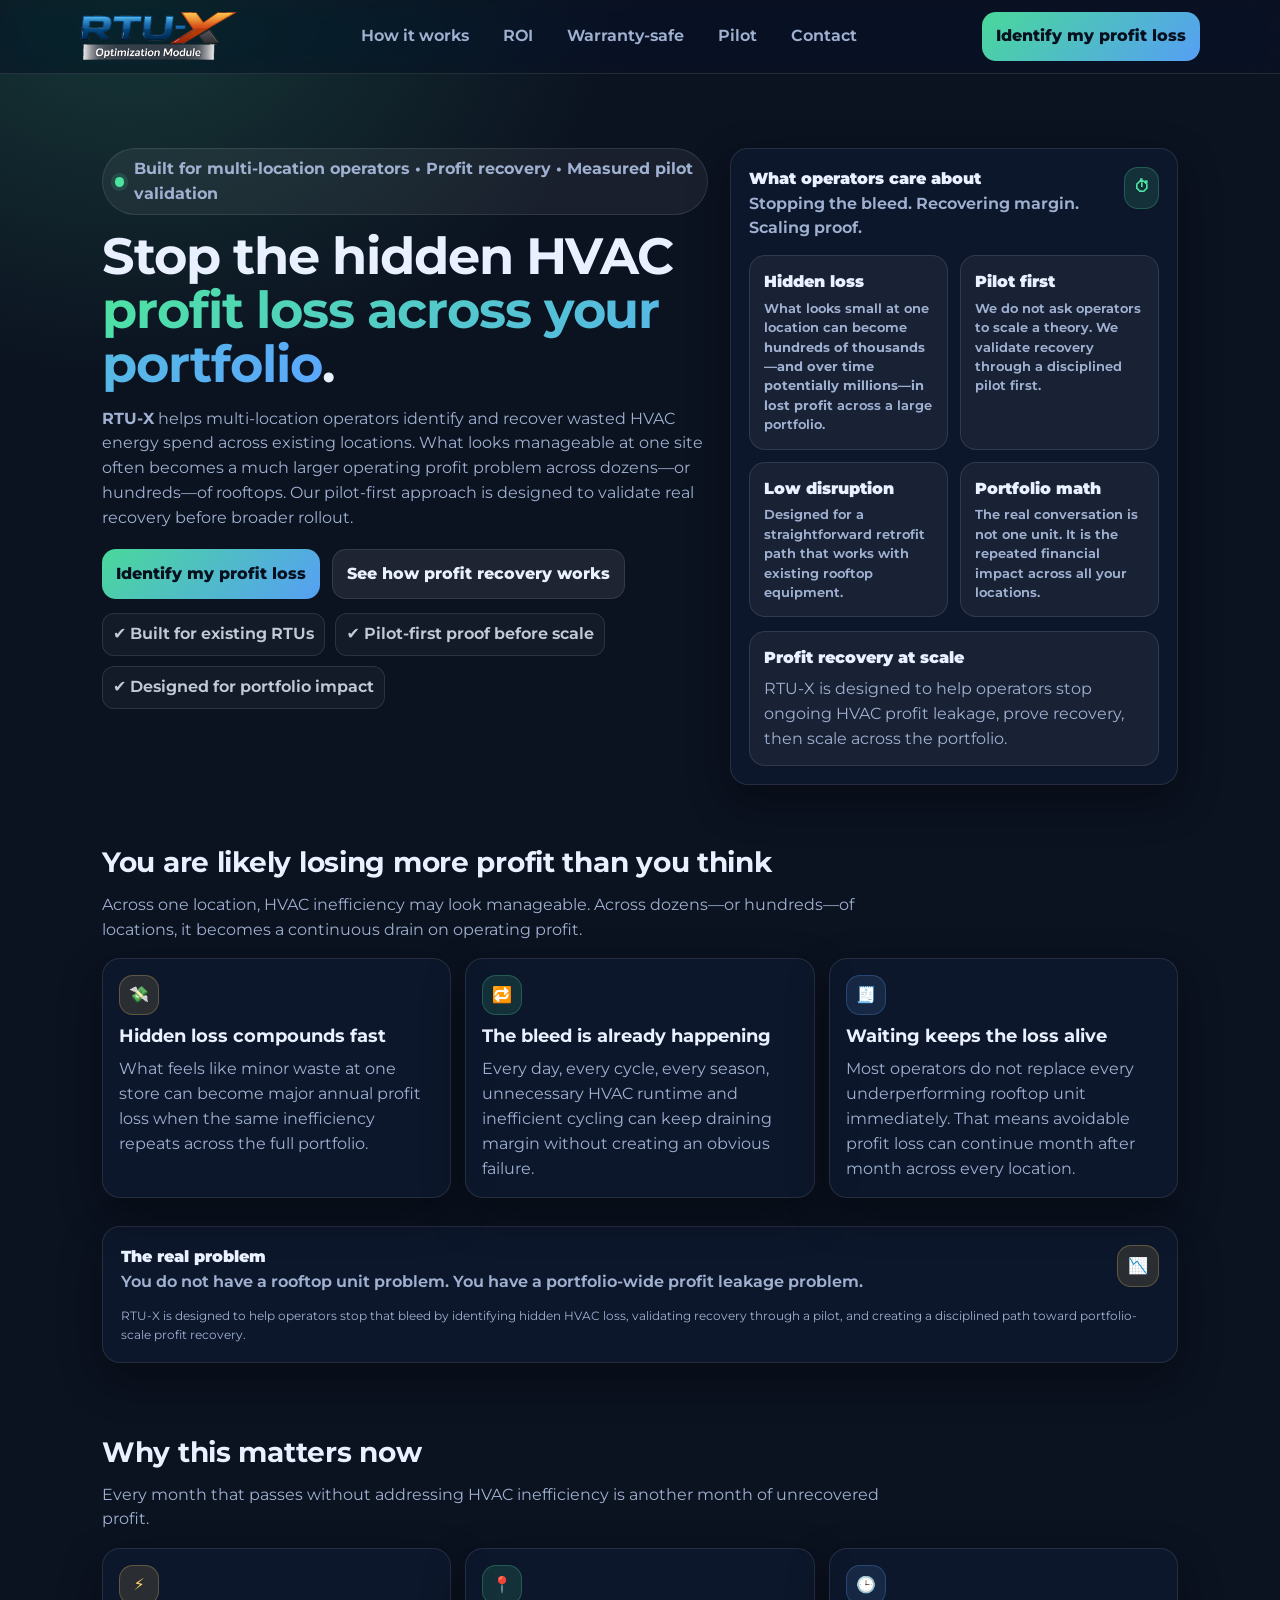
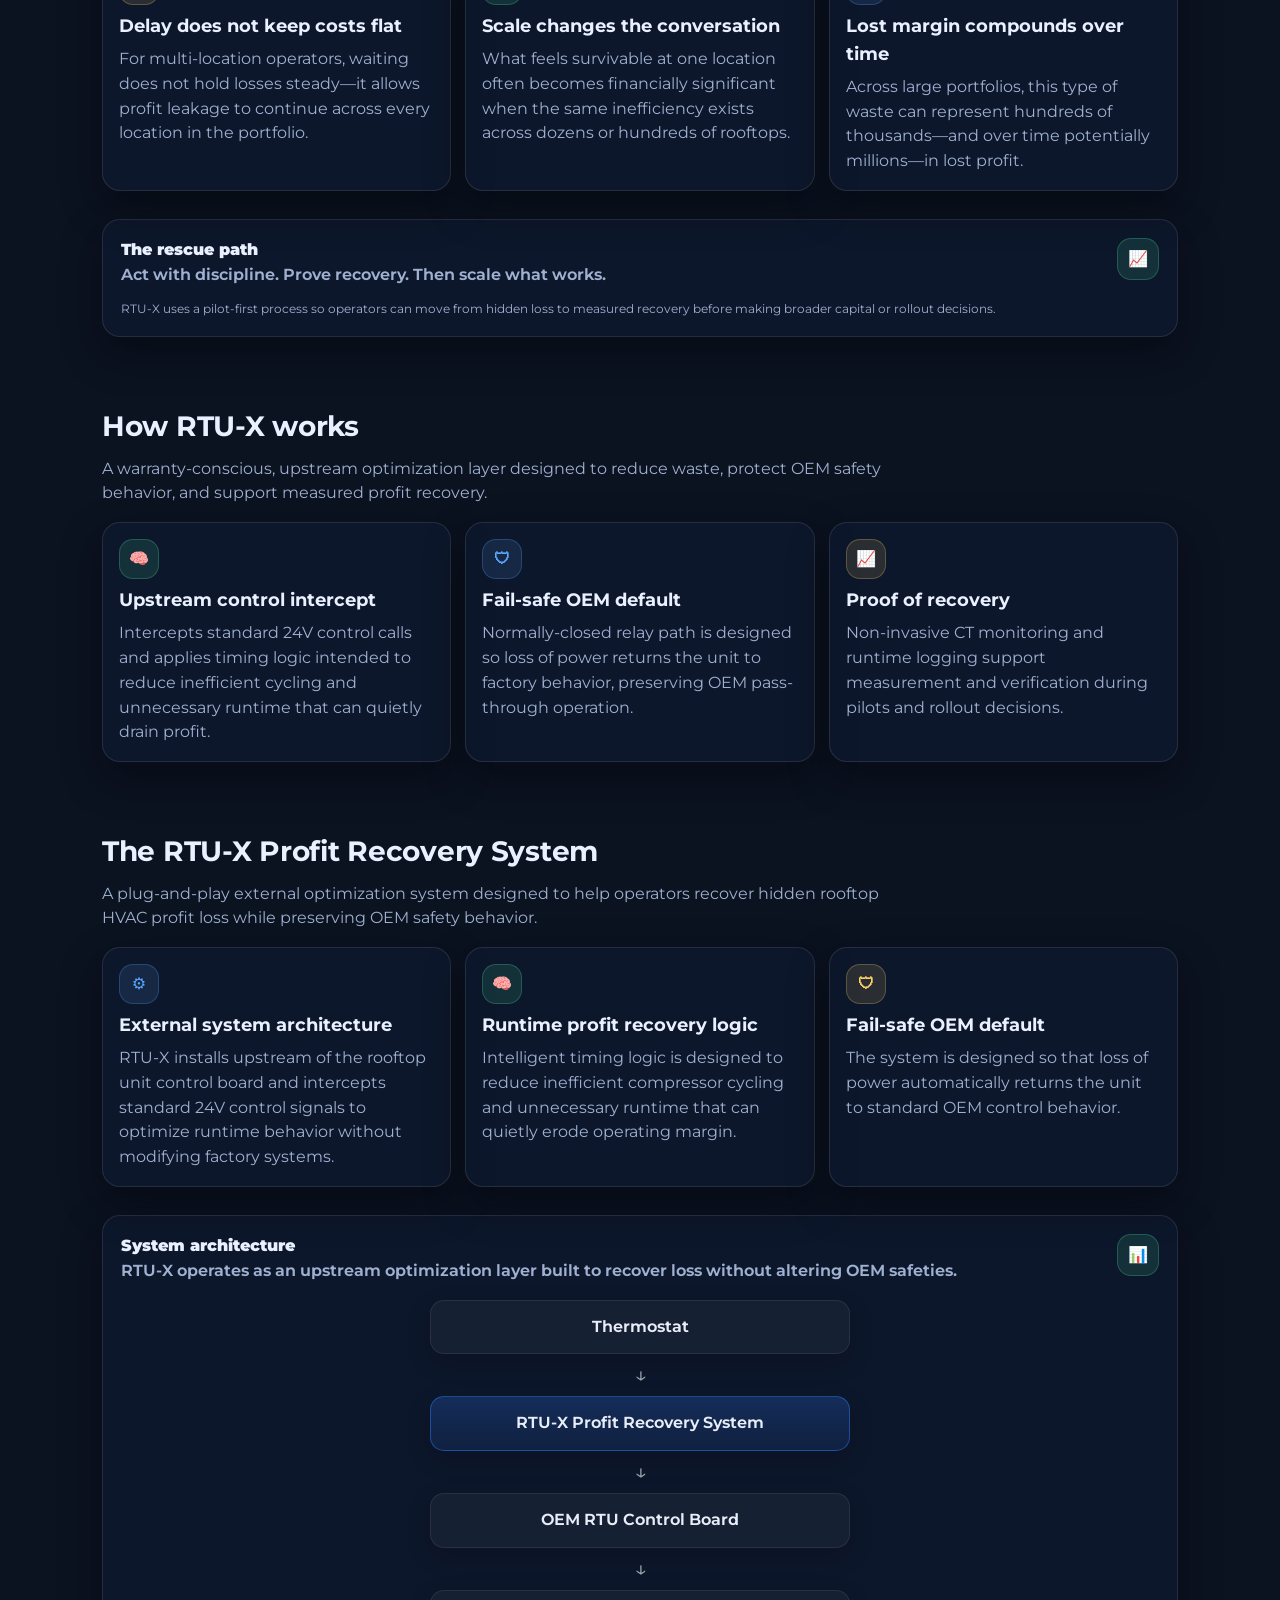
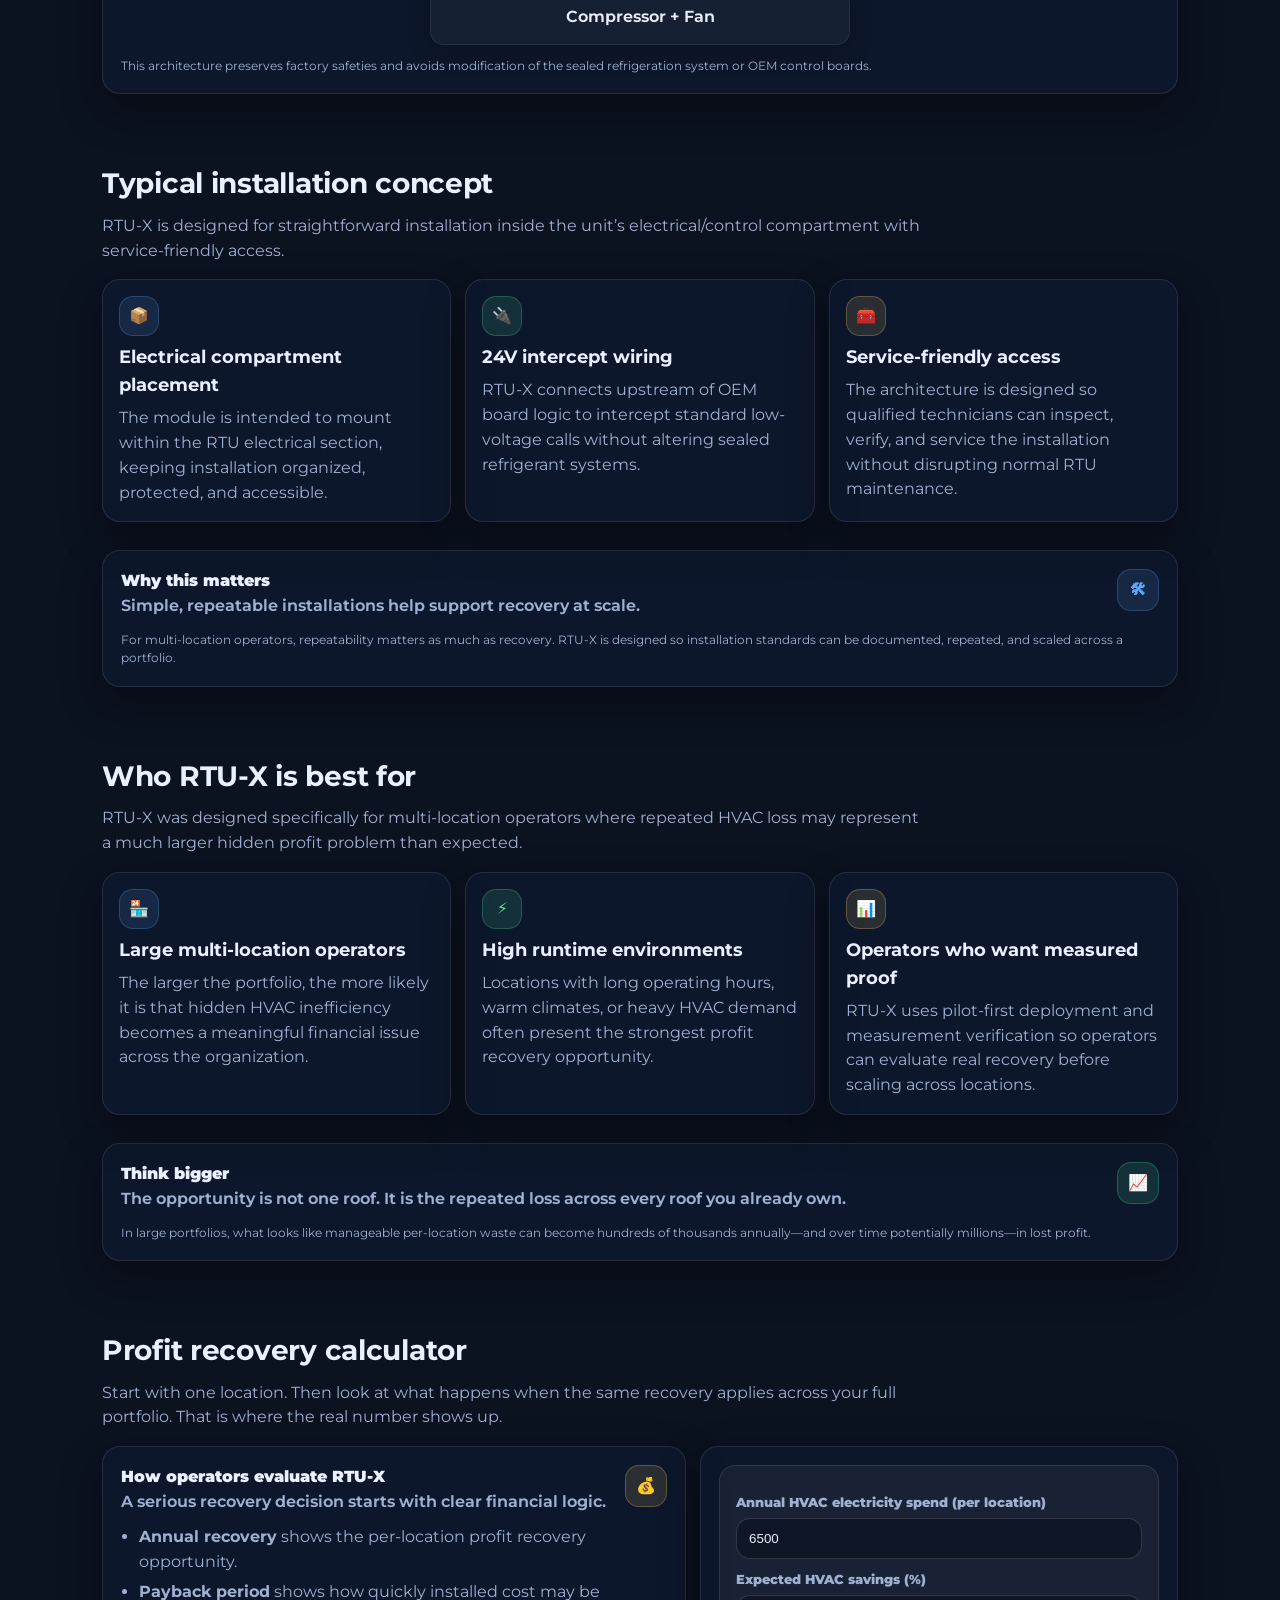
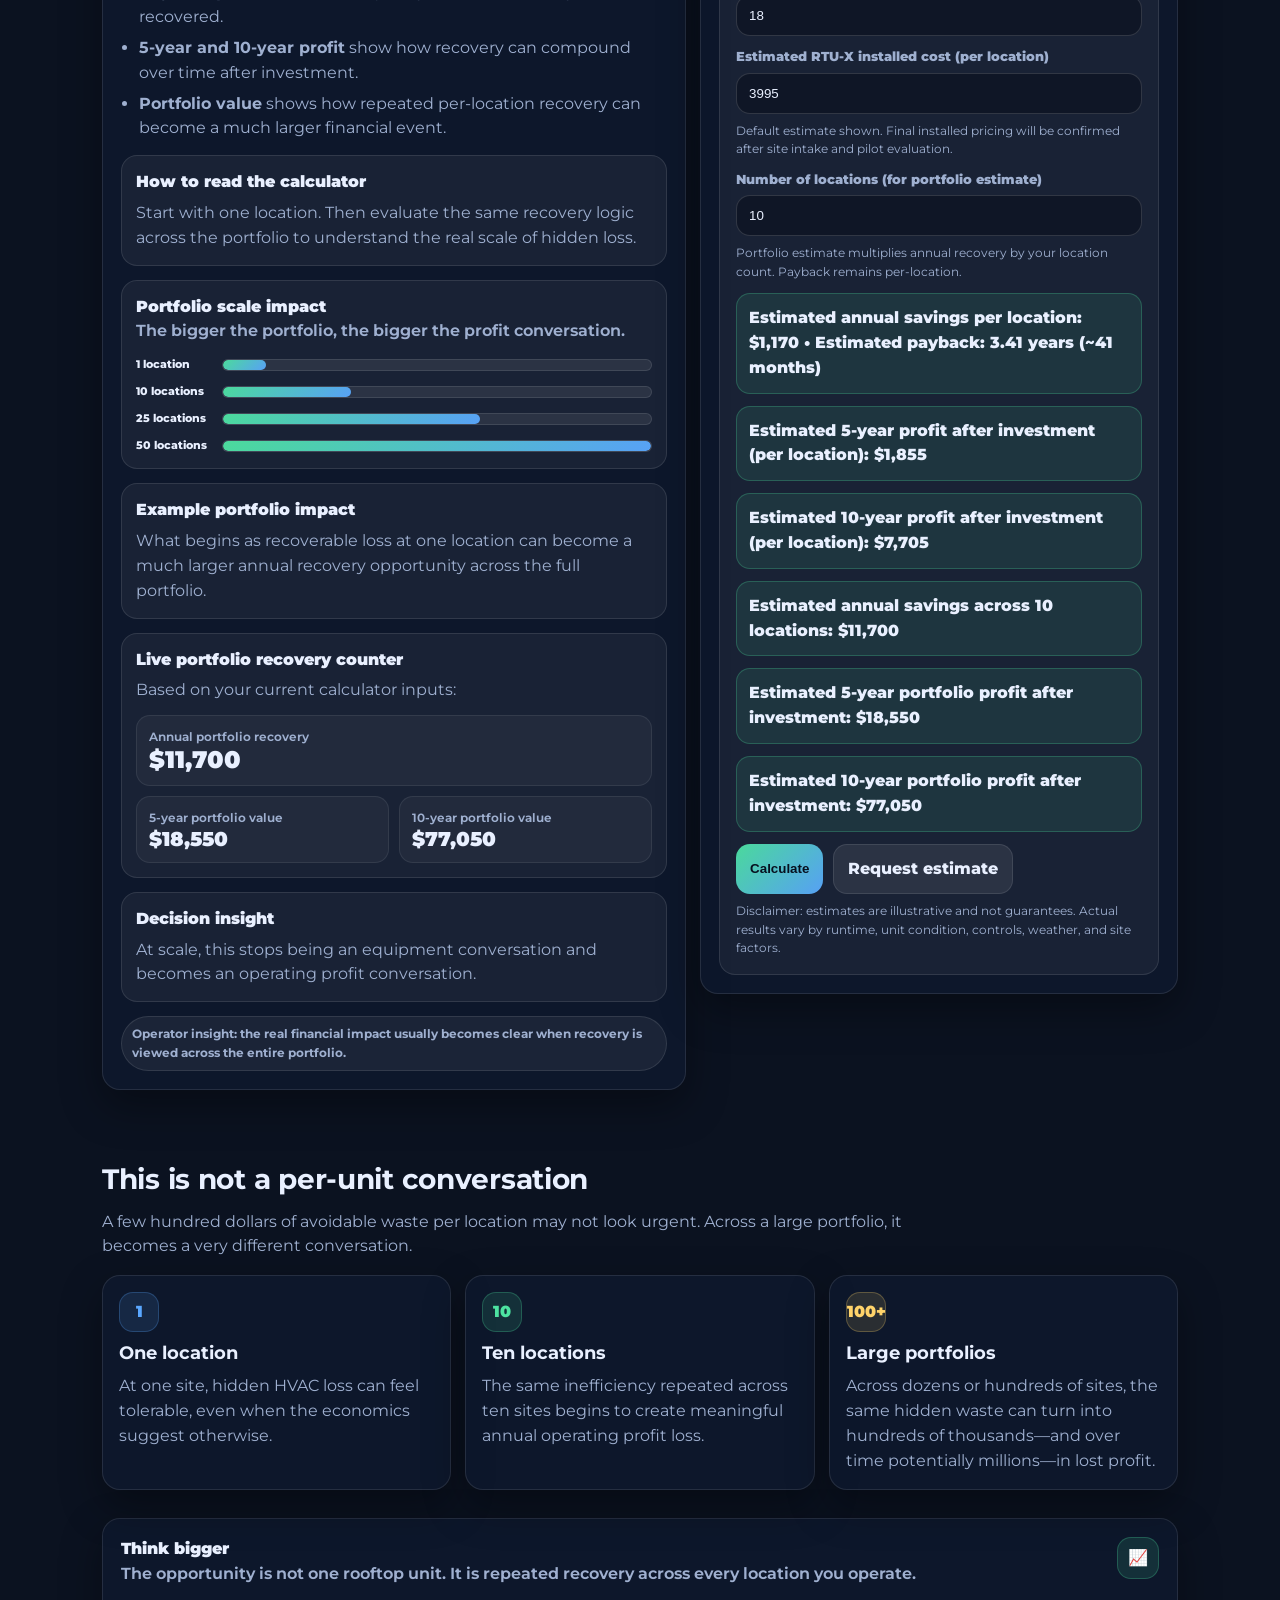
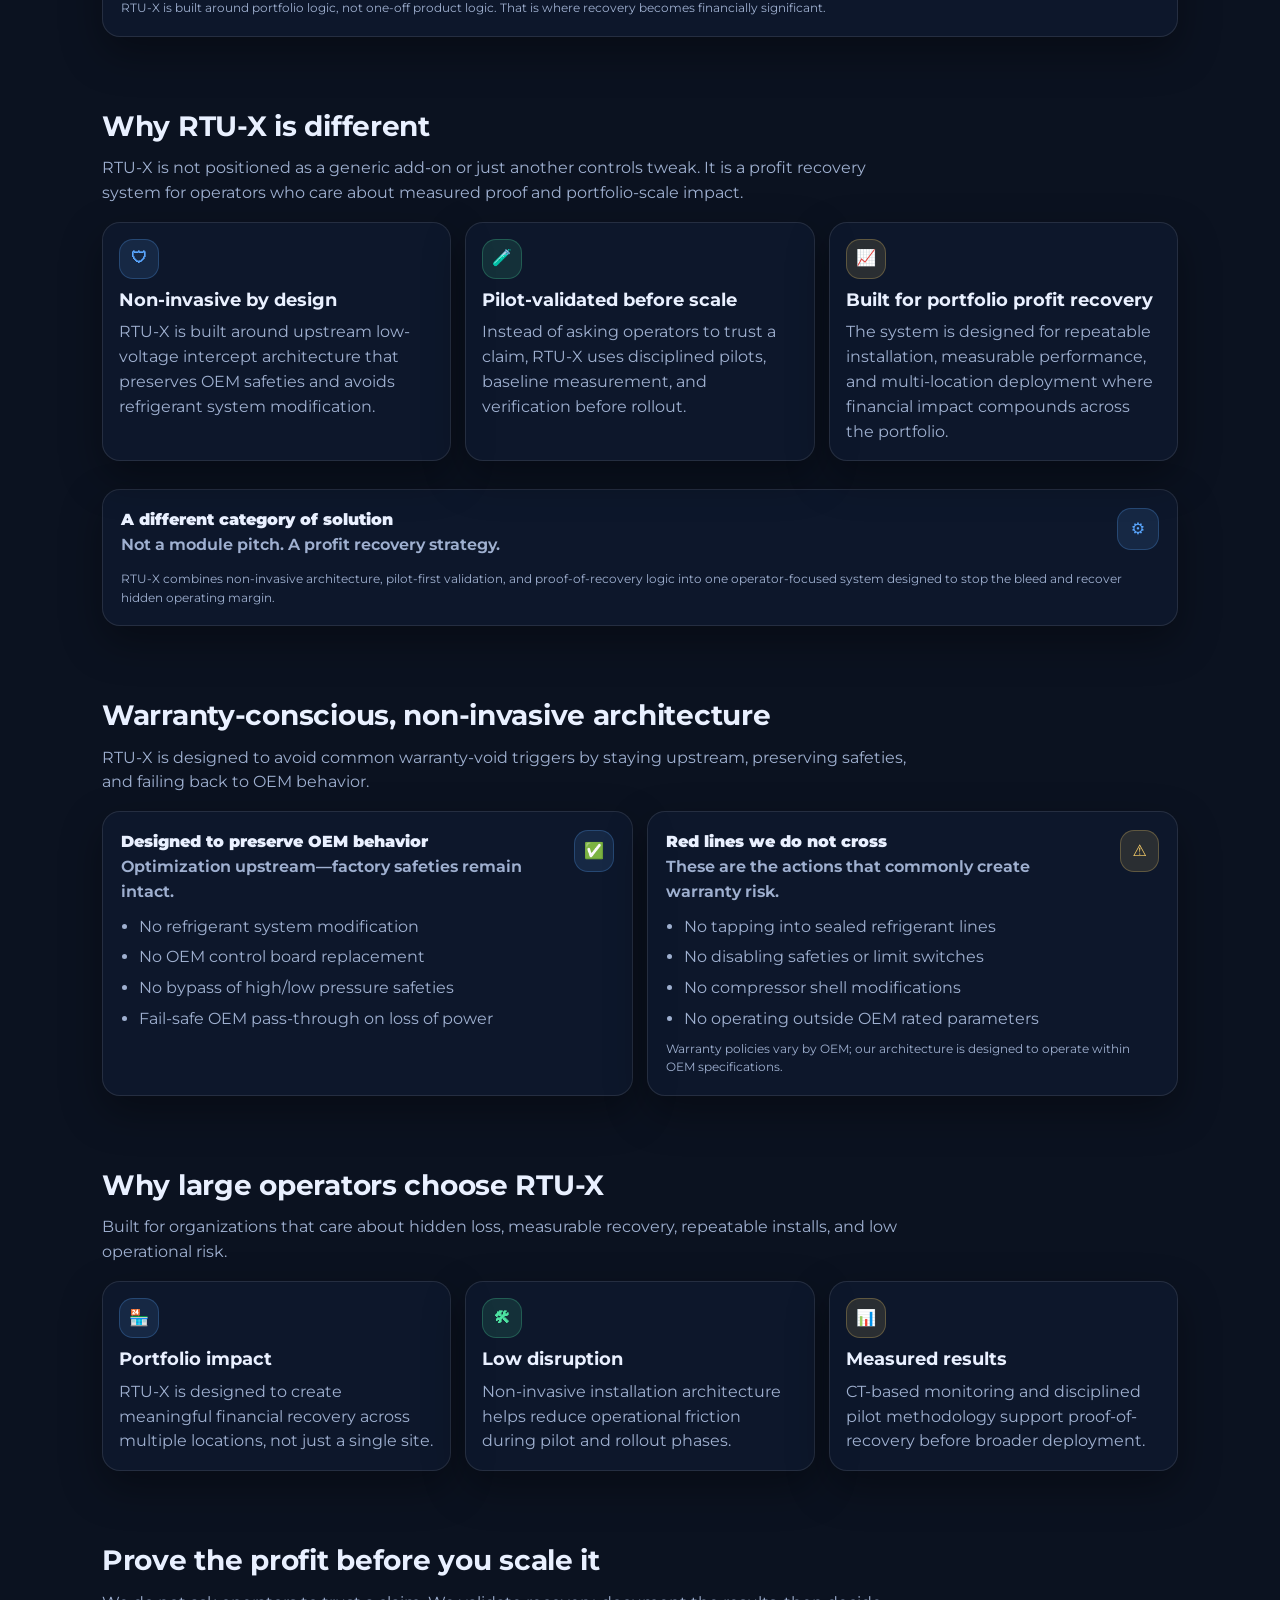
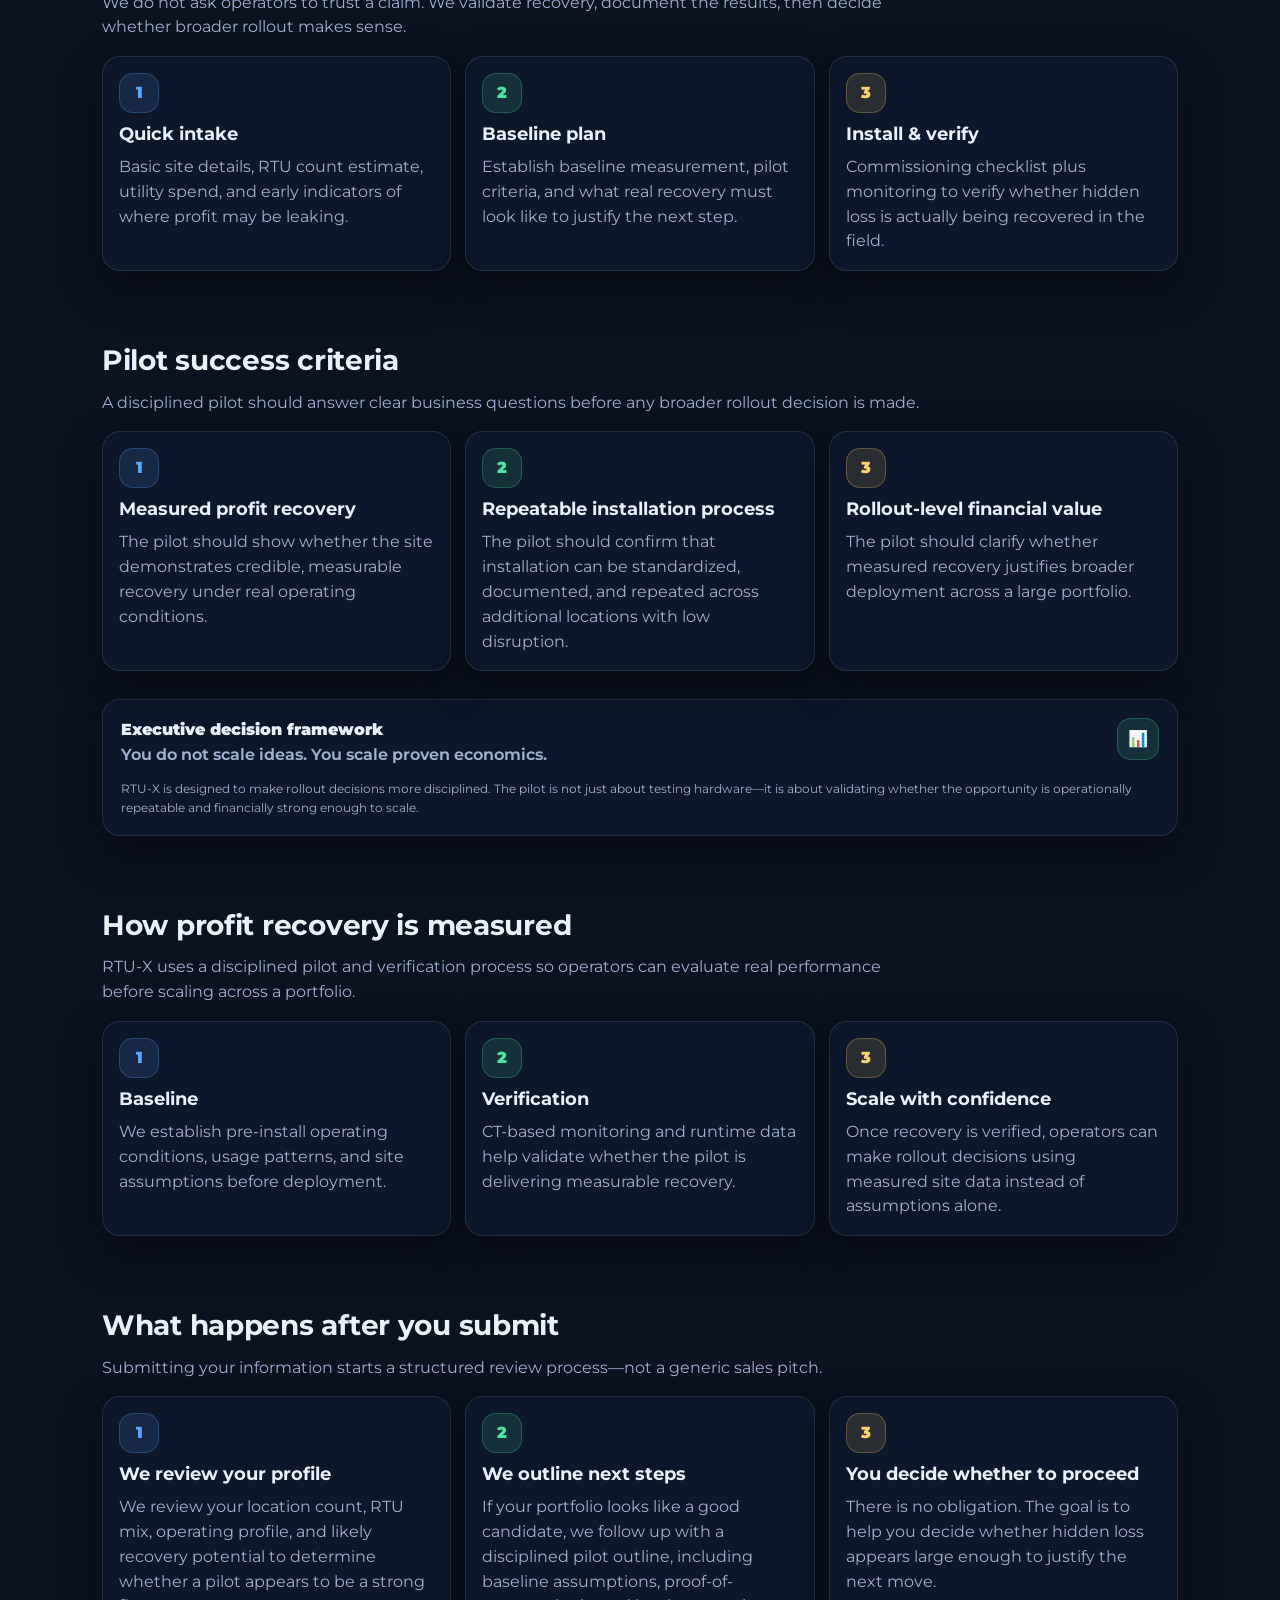
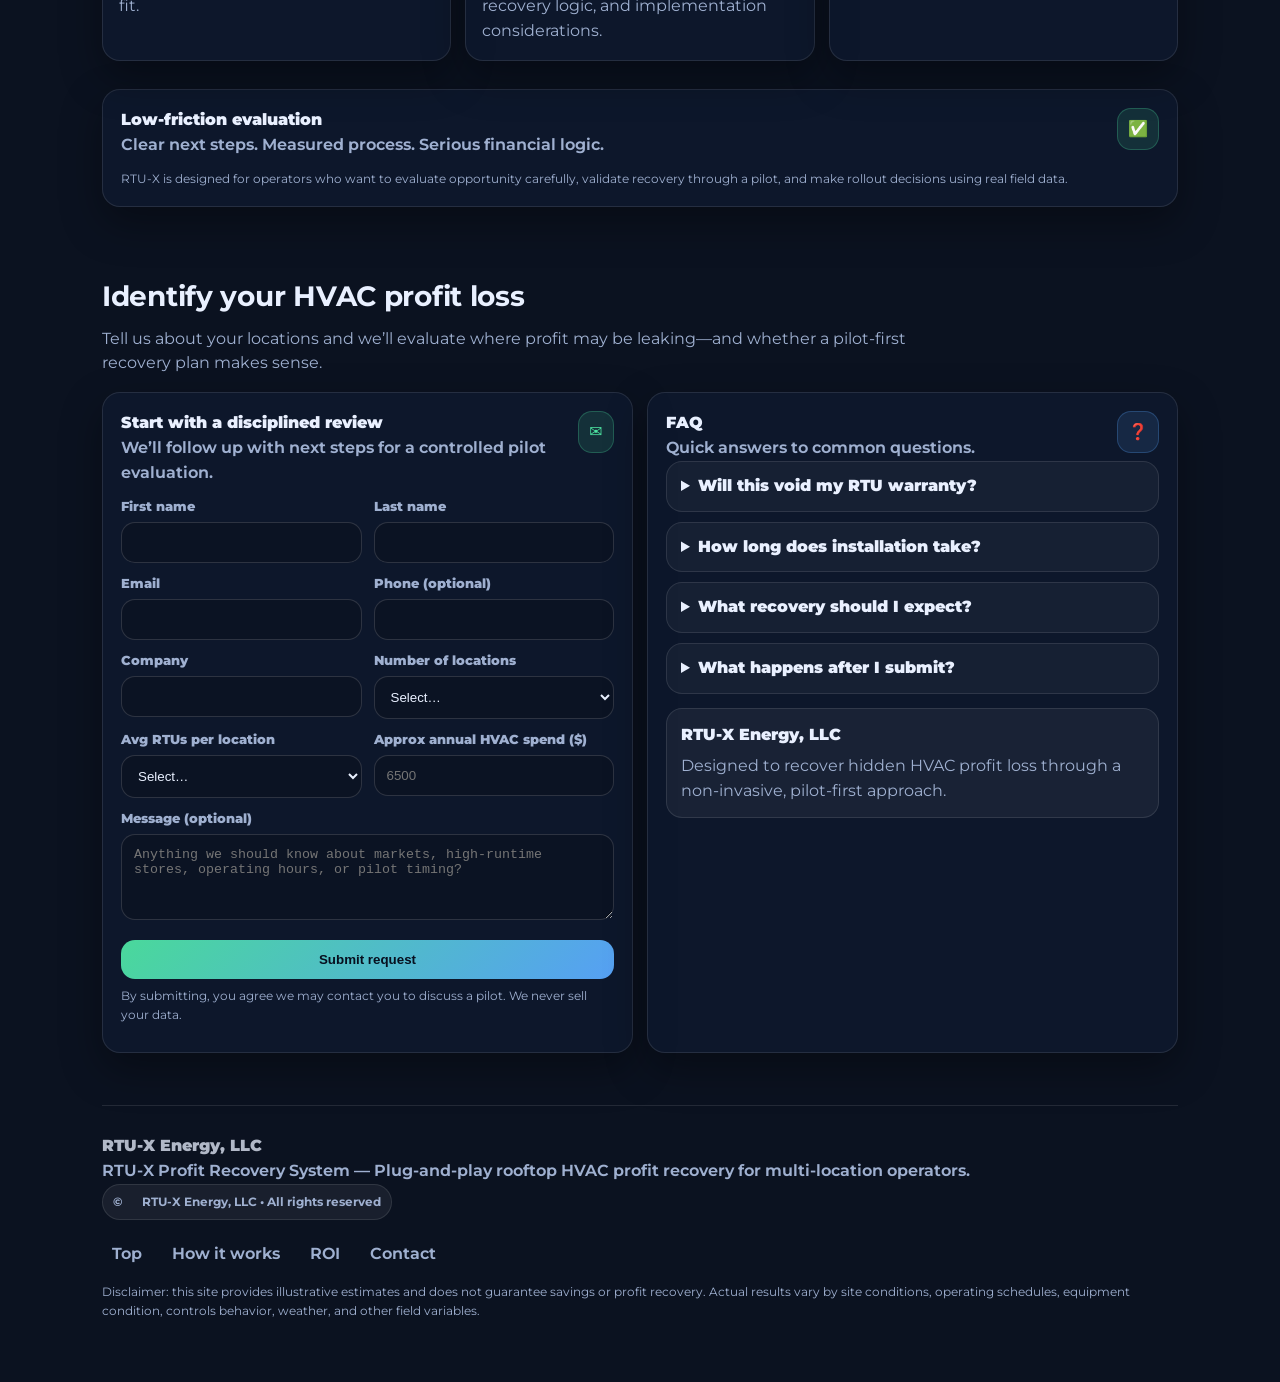
==== commit 1cc1da06: "Reposition homepage around profit recovery and portfolio-scale loss" ====
--- a/index.html
+++ b/index.html
@@ -3,16 +3,10 @@
 <head>
   <meta charset="utf-8" />
   <meta name="viewport" content="width=device-width, initial-scale=1" />
-  <title>RTU-X Energy | Reduce Rooftop HVAC Energy Waste Across Multi-Location Portfolios</title>
-  <meta
-    name="description"
-    content="RTU-X helps multi-location operators reduce rooftop HVAC energy waste across existing stores with a simple retrofit, measurable savings, and a pilot-first rollout model."
-  />
-  <meta property="og:title" content="RTU-X Energy" />
-  <meta
-    property="og:description"
-    content="Reduce rooftop HVAC energy waste across existing locations with a simple retrofit and pilot-first rollout model."
-  />
+  <title>RTU-X Profit Recovery System | RTU-X Energy, LLC</title>
+  <meta name="description" content="RTU-X helps multi-location operators identify and recover hidden rooftop HVAC profit loss across existing locations through a pilot-first, portfolio-scale profit recovery approach." />
+  <meta property="og:title" content="RTU-X Profit Recovery System" />
+  <meta property="og:description" content="Recover hidden rooftop HVAC profit loss across existing locations with a pilot-first, portfolio-scale approach." />
   <meta property="og:type" content="website" />
   <meta name="theme-color" content="#0b1220" />
   <link rel="preconnect" href="https://fonts.googleapis.com">
@@ -25,18 +19,18 @@
   <header class="site-header">
     <div class="wrap nav">
       <a class="brand" href="#top" aria-label="RTU-X Energy home">
-        <img class="brand-logo" src="assets/rtux-logo.png" alt="RTU-X Energy logo" />
+        <img class="brand-logo" src="assets/rtux-logo.png" alt="RTU-X Optimization Module logo" />
       </a>
 
       <nav class="navlinks" aria-label="Primary">
         <a href="#how">How it works</a>
-        <a href="#operators">Who it's for</a>
         <a href="#roi">ROI</a>
-        <a href="#pilot">Pilot process</a>
-        <a href="#contact">Book a review</a>
+        <a href="#warranty">Warranty-safe</a>
+        <a href="#pilot">Pilot</a>
+        <a href="#contact">Contact</a>
       </nav>
 
-      <a class="btn primary" href="#contact">Book a savings review</a>
+      <a class="btn primary" href="#contact">Identify my profit loss</a>
     </div>
   </header>
 
@@ -46,29 +40,29 @@
       <div class="hero-left">
         <div class="pill">
           <span class="dot" aria-hidden="true"></span>
-          Built for multi-location operators • Retrofit-friendly • Pilot-first validation
+          Built for multi-location operators • Profit recovery • Measured pilot validation
         </div>
 
         <h1>
-          Turn existing rooftop HVAC units into
-          <span class="grad">measurable energy savings</span>.
+          Stop the hidden HVAC
+          <span class="grad">profit loss across your portfolio</span>.
         </h1>
 
         <p class="sub">
-          <b>RTU-X</b> helps franchise groups and multi-location operators reduce avoidable rooftop HVAC energy waste
-          across existing locations with a simple, non-invasive retrofit approach. Start with a disciplined pilot,
-          verify results, then scale across your portfolio with confidence.
+          <b>RTU-X</b> helps multi-location operators identify and recover wasted HVAC energy spend across existing locations.
+          What looks manageable at one site often becomes a much larger operating profit problem across dozens—or hundreds—of rooftops.
+          Our pilot-first approach is designed to validate real recovery before broader rollout.
         </p>
 
         <div class="cta">
-          <a class="btn primary" href="#contact">Book a savings review</a>
-          <a class="btn" href="#pilot">See the pilot process</a>
+          <a class="btn primary" href="#roi">Identify my profit loss</a>
+          <a class="btn" href="#pilot">See how profit recovery works</a>
         </div>
 
         <div class="trust">
           <div class="trust-item">✔ Built for existing RTUs</div>
-          <div class="trust-item">✔ Low-disruption installation</div>
-          <div class="trust-item">✔ Measured pilot validation</div>
+          <div class="trust-item">✔ Pilot-first proof before scale</div>
+          <div class="trust-item">✔ Designed for portfolio impact</div>
         </div>
       </div>
 
@@ -77,47 +71,45 @@
           <div class="card-title">
             <div>
               <div class="kicker">What operators care about</div>
-              <div class="muted">Lower utility spend. Low risk. A path to scale.</div>
-            </div>
-            <div class="badge" aria-hidden="true">📈</div>
+              <div class="muted">Stopping the bleed. Recovering margin. Scaling proof.</div>
+            </div>
+            <div class="badge" aria-hidden="true">⏱</div>
           </div>
 
           <div class="grid2">
             <div class="mini">
-              <div class="mini-k">Savings first</div>
-              <div class="mini-d">Positioned around <b>reduced energy waste</b>, not just hardware.</div>
+              <div class="mini-k">Hidden loss</div>
+              <div class="mini-d">What looks small at one location can become <b>hundreds of thousands—and over time potentially millions—in lost profit</b> across a large portfolio.</div>
             </div>
             <div class="mini">
               <div class="mini-k">Pilot first</div>
-              <div class="mini-d">Validate results on a controlled rollout before expanding.</div>
+              <div class="mini-d">We do not ask operators to scale a theory. We validate recovery through a disciplined pilot first.</div>
             </div>
             <div class="mini">
               <div class="mini-k">Low disruption</div>
-              <div class="mini-d">Designed for straightforward integration into existing rooftop equipment.</div>
+              <div class="mini-d">Designed for a straightforward retrofit path that works with existing rooftop equipment.</div>
             </div>
             <div class="mini">
-              <div class="mini-k">Portfolio logic</div>
-              <div class="mini-d">Small per-site gains can become major portfolio savings.</div>
+              <div class="mini-k">Portfolio math</div>
+              <div class="mini-d">The real conversation is not one unit. It is the repeated financial impact across all your locations.</div>
             </div>
           </div>
 
           <div class="callout">
-            <div class="callout-k">The RTU-X approach</div>
-            <div class="callout-d">
-              Evaluate the opportunity, run a measured pilot, and scale only if the economics make sense.
-            </div>
-          </div>
-        </div>
-      </div>
-    </section>
-
-    <!-- PROBLEM -->
+            <div class="callout-k">Profit recovery at scale</div>
+            <div class="callout-d">RTU-X is designed to help operators stop ongoing HVAC profit leakage, prove recovery, then scale across the portfolio.</div>
+          </div>
+        </div>
+      </div>
+    </section>
+
+    <!-- PAIN POINT -->
     <section id="pain" class="section reveal">
       <div class="sec-head">
         <div>
-          <h2>Why multi-location operators keep losing money on rooftop HVAC</h2>
-          <p class="lead">
-            The problem is not just one inefficient unit. It is repeated waste across every location in the portfolio.
+          <h2>You are likely losing more profit than you think</h2>
+          <p class="lead">
+            Across one location, HVAC inefficiency may look manageable. Across dozens—or hundreds—of locations, it becomes a continuous drain on operating profit.
           </p>
         </div>
       </div>
@@ -125,78 +117,80 @@
       <div class="cols3">
         <div class="card item">
           <div class="icon warn">💸</div>
-          <h3>Small losses compound fast</h3>
-          <p>
-            A modest avoidable HVAC energy loss at one store becomes meaningful annual operating expense across 10, 25, or 100 locations.
-          </p>
+          <h3>Hidden loss compounds fast</h3>
+          <p>What feels like minor waste at one store can become major annual profit loss when the same inefficiency repeats across the full portfolio.</p>
         </div>
 
         <div class="card item">
           <div class="icon">🔁</div>
-          <h3>Runtime waste often goes unnoticed</h3>
-          <p>
-            Short cycling, unnecessary runtime, and inefficient control behavior can increase spend without creating an obvious failure that triggers service.
-          </p>
+          <h3>The bleed is already happening</h3>
+          <p>Every day, every cycle, every season, unnecessary HVAC runtime and inefficient cycling can keep draining margin without creating an obvious failure.</p>
         </div>
 
         <div class="card item">
           <div class="icon blue">🧾</div>
-          <h3>Replacement cycles are slow</h3>
-          <p>
-            Most operators cannot replace every underperforming RTU immediately, so avoidable waste can continue year after year.
-          </p>
+          <h3>Waiting keeps the loss alive</h3>
+          <p>Most operators do not replace every underperforming rooftop unit immediately. That means avoidable profit loss can continue month after month across every location.</p>
         </div>
       </div>
 
       <div class="card panel" style="margin-top:28px">
         <div class="panel-top">
           <div>
-            <div class="kicker">The business case</div>
-            <div class="muted">You do not need a full equipment replacement cycle to start reducing waste.</div>
+            <div class="kicker">The real problem</div>
+            <div class="muted">You do not have a rooftop unit problem. You have a portfolio-wide profit leakage problem.</div>
           </div>
           <div class="badge warn" aria-hidden="true">📉</div>
         </div>
 
         <div class="fine" style="margin-top:12px">
-          RTU-X is designed to help operators capture savings from rooftop units they already own, using a retrofit-friendly approach that can be tested, measured, and scaled.
-        </div>
-      </div>
-    </section>
-
-    <!-- WHY RTU-X -->
-    <section id="different" class="section reveal">
-      <div class="sec-head">
-        <div>
-          <h2>Why RTU-X is different</h2>
-          <p class="lead">
-            RTU-X is not positioned as just another add-on module. It is a savings-focused retrofit system designed for disciplined pilot-to-rollout deployment.
-          </p>
-        </div>
-      </div>
-
-      <div class="cols3">
-        <div class="card item">
-          <div class="icon blue">📊</div>
-          <h3>Built around measurable savings</h3>
-          <p>
-            The goal is not simply installation. The goal is proving whether energy waste can be reduced in a way that matters financially.
-          </p>
-        </div>
-
-        <div class="card item">
-          <div class="icon">🧪</div>
-          <h3>Pilot-validated before scale</h3>
-          <p>
-            RTU-X is designed to be evaluated through baseline planning, installation, verification, and a clear rollout decision framework.
-          </p>
-        </div>
-
-        <div class="card item">
-          <div class="icon warn">🏪</div>
-          <h3>Made for multi-location portfolios</h3>
-          <p>
-            The strongest value appears when measured per-location savings can be repeated across many stores with similar operating conditions.
-          </p>
+          RTU-X is designed to help operators stop that bleed by identifying hidden HVAC loss, validating recovery through a pilot, and creating a disciplined path toward portfolio-scale profit recovery.
+        </div>
+      </div>
+    </section>
+
+    <!-- WHY NOW -->
+    <section id="why-now" class="section reveal">
+      <div class="sec-head">
+        <div>
+          <h2>Why this matters now</h2>
+          <p class="lead">
+            Every month that passes without addressing HVAC inefficiency is another month of unrecovered profit.
+          </p>
+        </div>
+      </div>
+
+      <div class="cols3">
+        <div class="card item">
+          <div class="icon warn">⚡</div>
+          <h3>Delay does not keep costs flat</h3>
+          <p>For multi-location operators, waiting does not hold losses steady—it allows profit leakage to continue across every location in the portfolio.</p>
+        </div>
+
+        <div class="card item">
+          <div class="icon">📍</div>
+          <h3>Scale changes the conversation</h3>
+          <p>What feels survivable at one location often becomes financially significant when the same inefficiency exists across dozens or hundreds of rooftops.</p>
+        </div>
+
+        <div class="card item">
+          <div class="icon blue">🕒</div>
+          <h3>Lost margin compounds over time</h3>
+          <p>Across large portfolios, this type of waste can represent hundreds of thousands—and over time potentially millions—in lost profit.</p>
+        </div>
+      </div>
+
+      <div class="card panel" style="margin-top:28px">
+        <div class="panel-top">
+          <div>
+            <div class="kicker">The rescue path</div>
+            <div class="muted">Act with discipline. Prove recovery. Then scale what works.</div>
+          </div>
+          <div class="badge" aria-hidden="true">📈</div>
+        </div>
+
+        <div class="fine" style="margin-top:12px">
+          RTU-X uses a pilot-first process so operators can move from hidden loss to measured recovery before making broader capital or rollout decisions.
         </div>
       </div>
     </section>
@@ -207,7 +201,7 @@
         <div>
           <h2>How RTU-X works</h2>
           <p class="lead">
-            RTU-X operates as an upstream optimization layer designed to reduce waste while preserving OEM safety behavior.
+            A warranty-conscious, upstream optimization layer designed to reduce waste, protect OEM safety behavior, and support measured profit recovery.
           </p>
         </div>
       </div>
@@ -216,24 +210,56 @@
         <div class="card item">
           <div class="icon">🧠</div>
           <h3>Upstream control intercept</h3>
+          <p>Intercepts standard 24V control calls and applies timing logic intended to reduce inefficient cycling and unnecessary runtime that can quietly drain profit.</p>
+        </div>
+
+        <div class="card item">
+          <div class="icon blue">🛡</div>
+          <h3>Fail-safe OEM default</h3>
+          <p>Normally-closed relay path is designed so loss of power returns the unit to factory behavior, preserving OEM pass-through operation.</p>
+        </div>
+
+        <div class="card item">
+          <div class="icon warn">📈</div>
+          <h3>Proof of recovery</h3>
+          <p>Non-invasive CT monitoring and runtime logging support measurement and verification during pilots and rollout decisions.</p>
+        </div>
+      </div>
+    </section>
+
+    <!-- RTU-X MODULE -->
+    <section id="module" class="section reveal">
+      <div class="sec-head">
+        <div>
+          <h2>The RTU-X Profit Recovery System</h2>
+          <p class="lead">
+            A plug-and-play external optimization system designed to help operators recover hidden rooftop HVAC profit loss while preserving OEM safety behavior.
+          </p>
+        </div>
+      </div>
+
+      <div class="cols3">
+        <div class="card item">
+          <div class="icon blue">⚙️</div>
+          <h3>External system architecture</h3>
           <p>
-            RTU-X intercepts standard 24V control calls and applies timing logic intended to reduce inefficient cycling and unnecessary runtime.
-          </p>
-        </div>
-
-        <div class="card item">
-          <div class="icon blue">🛡</div>
-          <h3>Fail-safe OEM behavior</h3>
+            RTU-X installs upstream of the rooftop unit control board and intercepts standard 24V control signals to optimize runtime behavior without modifying factory systems.
+          </p>
+        </div>
+
+        <div class="card item">
+          <div class="icon">🧠</div>
+          <h3>Runtime profit recovery logic</h3>
           <p>
-            The system is designed so loss of power returns the unit to standard OEM pass-through behavior.
-          </p>
-        </div>
-
-        <div class="card item">
-          <div class="icon warn">📈</div>
-          <h3>Measurement support</h3>
+            Intelligent timing logic is designed to reduce inefficient compressor cycling and unnecessary runtime that can quietly erode operating margin.
+          </p>
+        </div>
+
+        <div class="card item">
+          <div class="icon warn">🛡</div>
+          <h3>Fail-safe OEM default</h3>
           <p>
-            CT-based monitoring and runtime logging support a disciplined savings verification process during pilot evaluation.
+            The system is designed so that loss of power automatically returns the unit to standard OEM control behavior.
           </p>
         </div>
       </div>
@@ -242,15 +268,15 @@
         <div class="panel-top">
           <div>
             <div class="kicker">System architecture</div>
-            <div class="muted">Designed to optimize without replacing factory controls.</div>
-          </div>
-          <div class="badge" aria-hidden="true">⚙️</div>
+            <div class="muted">RTU-X operates as an upstream optimization layer built to recover loss without altering OEM safeties.</div>
+          </div>
+          <div class="badge" aria-hidden="true">📊</div>
         </div>
 
         <div class="diagram" style="margin-top:16px">
           <div class="node">Thermostat</div>
           <div class="arrow">↓</div>
-          <div class="node highlight">RTU-X</div>
+          <div class="node highlight">RTU-X Profit Recovery System</div>
           <div class="arrow">↓</div>
           <div class="node">OEM RTU Control Board</div>
           <div class="arrow">↓</div>
@@ -258,61 +284,105 @@
         </div>
 
         <div class="fine" style="margin-top:12px">
-          This architecture is intended to preserve factory safeties and avoid modification of sealed refrigeration systems or OEM control boards.
-        </div>
-      </div>
-    </section>
-
-    <!-- OPERATORS -->
-    <section id="operators" class="section reveal">
-      <div class="sec-head">
-        <div>
-          <h2>Who RTU-X is best for</h2>
-          <p class="lead">
-            RTU-X is best suited for operators who think in terms of portfolio savings, rollout repeatability, and measured financial results.
-          </p>
-        </div>
-      </div>
-
-      <div class="cols3">
-        <div class="card item">
-          <div class="icon blue">🏪</div>
-          <h3>Franchise and multi-store groups</h3>
-          <p>
-            The value grows when the same improvement can be repeated across multiple locations with similar rooftop equipment and operating schedules.
-          </p>
-        </div>
-
-        <div class="card item">
-          <div class="icon">⏱</div>
-          <h3>High-runtime environments</h3>
-          <p>
-            Sites with long operating hours, warm climates, or consistently high HVAC demand may present stronger savings opportunities.
-          </p>
-        </div>
-
-        <div class="card item">
-          <div class="icon warn">📋</div>
-          <h3>Operators willing to pilot first</h3>
-          <p>
-            RTU-X is ideal for buyers who want to verify performance on a small set of locations before making a broader deployment decision.
-          </p>
+          This architecture preserves factory safeties and avoids modification of the sealed refrigeration system or OEM control boards.
+        </div>
+      </div>
+    </section>
+
+    <!-- INSTALLATION CONCEPT -->
+    <section id="installation" class="section reveal">
+      <div class="sec-head">
+        <div>
+          <h2>Typical installation concept</h2>
+          <p class="lead">
+            RTU-X is designed for straightforward installation inside the unit’s electrical/control compartment with service-friendly access.
+          </p>
+        </div>
+      </div>
+
+      <div class="cols3">
+        <div class="card item">
+          <div class="icon blue">📦</div>
+          <h3>Electrical compartment placement</h3>
+          <p>The module is intended to mount within the RTU electrical section, keeping installation organized, protected, and accessible.</p>
+        </div>
+
+        <div class="card item">
+          <div class="icon">🔌</div>
+          <h3>24V intercept wiring</h3>
+          <p>RTU-X connects upstream of OEM board logic to intercept standard low-voltage calls without altering sealed refrigerant systems.</p>
+        </div>
+
+        <div class="card item">
+          <div class="icon warn">🧰</div>
+          <h3>Service-friendly access</h3>
+          <p>The architecture is designed so qualified technicians can inspect, verify, and service the installation without disrupting normal RTU maintenance.</p>
         </div>
       </div>
 
       <div class="card panel" style="margin-top:28px">
         <div class="panel-top">
           <div>
-            <div class="kicker">Portfolio logic</div>
-            <div class="muted">Small per-store gains can become large financial outcomes.</div>
+            <div class="kicker">Why this matters</div>
+            <div class="muted">Simple, repeatable installations help support recovery at scale.</div>
+          </div>
+          <div class="badge blue" aria-hidden="true">🛠</div>
+        </div>
+
+        <div class="fine" style="margin-top:12px">
+          For multi-location operators, repeatability matters as much as recovery. RTU-X is designed so installation standards can be documented, repeated, and scaled across a portfolio.
+        </div>
+      </div>
+    </section>
+
+    <!-- BEST FIT -->
+    <section id="bestfit" class="section reveal">
+      <div class="sec-head">
+        <div>
+          <h2>Who RTU-X is best for</h2>
+          <p class="lead">
+            RTU-X was designed specifically for multi-location operators where repeated HVAC loss may represent a much larger hidden profit problem than expected.
+          </p>
+        </div>
+      </div>
+
+      <div class="cols3">
+        <div class="card item">
+          <div class="icon blue">🏪</div>
+          <h3>Large multi-location operators</h3>
+          <p>
+            The larger the portfolio, the more likely it is that hidden HVAC inefficiency becomes a meaningful financial issue across the organization.
+          </p>
+        </div>
+
+        <div class="card item">
+          <div class="icon">⚡</div>
+          <h3>High runtime environments</h3>
+          <p>
+            Locations with long operating hours, warm climates, or heavy HVAC demand often present the strongest profit recovery opportunity.
+          </p>
+        </div>
+
+        <div class="card item">
+          <div class="icon warn">📊</div>
+          <h3>Operators who want measured proof</h3>
+          <p>
+            RTU-X uses pilot-first deployment and measurement verification so operators can evaluate real recovery before scaling across locations.
+          </p>
+        </div>
+      </div>
+
+      <div class="card panel" style="margin-top:28px">
+        <div class="panel-top">
+          <div>
+            <div class="kicker">Think bigger</div>
+            <div class="muted">The opportunity is not one roof. It is the repeated loss across every roof you already own.</div>
           </div>
           <div class="badge" aria-hidden="true">📈</div>
         </div>
 
         <div class="fine" style="margin-top:12px">
-          Example: A conservative annual savings of <b>$1,000 per location</b> becomes
-          <b>$10,000 across 10 stores</b>, <b>$25,000 across 25 stores</b>, and
-          <b>$100,000 across 100 stores</b>.
+          In large portfolios, what looks like manageable per-location waste can become hundreds of thousands annually—and over time potentially millions—in lost profit.
         </div>
       </div>
     </section>
@@ -321,9 +391,9 @@
     <section id="roi" class="section reveal">
       <div class="sec-head">
         <div>
-          <h2>ROI calculator</h2>
-          <p class="lead">
-            Start with conservative assumptions, then validate the real opportunity through pilot measurement.
+          <h2>Profit recovery calculator</h2>
+          <p class="lead">
+            Start with one location. Then look at what happens when the same recovery applies across your full portfolio. That is where the real number shows up.
           </p>
         </div>
       </div>
@@ -333,32 +403,74 @@
           <div class="panel-top">
             <div>
               <div class="kicker">How operators evaluate RTU-X</div>
-              <div class="muted">Per-site payback matters. Portfolio impact matters even more.</div>
+              <div class="muted">A serious recovery decision starts with clear financial logic.</div>
             </div>
             <div class="badge warn" aria-hidden="true">💰</div>
           </div>
 
           <ul class="bullets">
-            <li><b>Annual savings</b> estimates the per-location financial opportunity.</li>
-            <li><b>Payback period</b> estimates how quickly installed cost may be recovered.</li>
-            <li><b>5-year and 10-year profit</b> show medium-term and long-term value after investment.</li>
-            <li><b>Portfolio value</b> helps operators see how repeated per-site gains scale across multiple stores.</li>
+            <li><b>Annual recovery</b> shows the per-location profit recovery opportunity.</li>
+            <li><b>Payback period</b> shows how quickly installed cost may be recovered.</li>
+            <li><b>5-year and 10-year profit</b> show how recovery can compound over time after investment.</li>
+            <li><b>Portfolio value</b> shows how repeated per-location recovery can become a much larger financial event.</li>
           </ul>
 
           <div class="callout" style="margin-top:14px">
-            <div class="callout-k">How to use the calculator</div>
+            <div class="callout-k">How to read the calculator</div>
             <div class="callout-d">
-              Start with one site. Then look at the same economics across your full location count to understand rollout potential.
+              Start with one location. Then evaluate the same recovery logic across the portfolio to understand the real scale of hidden loss.
             </div>
           </div>
 
           <div class="callout" style="margin-top:14px">
-            <div class="callout-k">Live portfolio savings counter</div>
+            <div class="callout-k">Portfolio scale impact</div>
+            <div class="muted">The bigger the portfolio, the bigger the profit conversation.</div>
+
+            <div style="margin-top:12px; display:grid; gap:10px;">
+              <div style="display:grid; grid-template-columns:78px 1fr; align-items:center; gap:8px;">
+                <div style="color:#e9f0ff; font-size:11px; font-weight:800; white-space:nowrap;">1 location</div>
+                <div style="width:100%; min-width:140px; height:12px; border-radius:999px; background:rgba(255,255,255,.08); border:1px solid rgba(255,255,255,.10); overflow:hidden;">
+                  <div style="display:block; width:10%; min-width:12px; height:100%; border-radius:999px; background:linear-gradient(135deg, rgba(77,227,161,.95), rgba(90,167,255,.95));"></div>
+                </div>
+              </div>
+
+              <div style="display:grid; grid-template-columns:78px 1fr; align-items:center; gap:8px;">
+                <div style="color:#e9f0ff; font-size:11px; font-weight:800; white-space:nowrap;">10 locations</div>
+                <div style="width:100%; min-width:140px; height:12px; border-radius:999px; background:rgba(255,255,255,.08); border:1px solid rgba(255,255,255,.10); overflow:hidden;">
+                  <div style="display:block; width:30%; min-width:12px; height:100%; border-radius:999px; background:linear-gradient(135deg, rgba(77,227,161,.95), rgba(90,167,255,.95));"></div>
+                </div>
+              </div>
+
+              <div style="display:grid; grid-template-columns:78px 1fr; align-items:center; gap:8px;">
+                <div style="color:#e9f0ff; font-size:11px; font-weight:800; white-space:nowrap;">25 locations</div>
+                <div style="width:100%; min-width:140px; height:12px; border-radius:999px; background:rgba(255,255,255,.08); border:1px solid rgba(255,255,255,.10); overflow:hidden;">
+                  <div style="display:block; width:60%; min-width:12px; height:100%; border-radius:999px; background:linear-gradient(135deg, rgba(77,227,161,.95), rgba(90,167,255,.95));"></div>
+                </div>
+              </div>
+
+              <div style="display:grid; grid-template-columns:78px 1fr; align-items:center; gap:8px;">
+                <div style="color:#e9f0ff; font-size:11px; font-weight:800; white-space:nowrap;">50 locations</div>
+                <div style="width:100%; min-width:140px; height:12px; border-radius:999px; background:rgba(255,255,255,.08); border:1px solid rgba(255,255,255,.10); overflow:hidden;">
+                  <div style="display:block; width:100%; min-width:12px; height:100%; border-radius:999px; background:linear-gradient(135deg, rgba(77,227,161,.95), rgba(90,167,255,.95));"></div>
+                </div>
+              </div>
+            </div>
+          </div>
+
+          <div class="callout" style="margin-top:14px">
+            <div class="callout-k">Example portfolio impact</div>
+            <div class="callout-d">
+              What begins as recoverable loss at one location can become a much larger annual recovery opportunity across the full portfolio.
+            </div>
+          </div>
+
+          <div class="callout" style="margin-top:14px">
+            <div class="callout-k">Live portfolio recovery counter</div>
             <div class="callout-d">Based on your current calculator inputs:</div>
 
             <div style="margin-top:12px; display:grid; gap:10px;">
               <div style="padding:12px; border-radius:14px; background:rgba(255,255,255,.04); border:1px solid rgba(255,255,255,.08);">
-                <div class="muted" style="font-size:12px;">Annual portfolio savings</div>
+                <div class="muted" style="font-size:12px;">Annual portfolio recovery</div>
                 <div id="livePortfolioAnnual" style="font-size:24px; font-weight:900; line-height:1.1;">$11,700</div>
               </div>
 
@@ -379,12 +491,12 @@
           <div class="callout" style="margin-top:14px">
             <div class="callout-k">Decision insight</div>
             <div class="callout-d">
-              Many operators evaluate efficiency one store at a time. The stronger business case often appears when the same savings are viewed across the full portfolio.
+              At scale, this stops being an equipment conversation and becomes an operating profit conversation.
             </div>
           </div>
 
           <div class="pill small" style="margin-top:14px">
-            Operator insight: modest savings become meaningful when repeated across similar sites.
+            Operator insight: the real financial impact usually becomes clear when recovery is viewed across the entire portfolio.
           </div>
         </div>
 
@@ -399,13 +511,13 @@
             <label for="systemCost">Estimated RTU-X installed cost (per location)</label>
             <input id="systemCost" name="systemCost" type="number" min="0" step="100" value="3995" />
             <div class="fine">
-              Default estimate shown. Final pricing is confirmed after site intake and pilot evaluation.
+              Default estimate shown. Final installed pricing will be confirmed after site intake and pilot evaluation.
             </div>
 
             <label for="roiLocations">Number of locations (for portfolio estimate)</label>
             <input id="roiLocations" name="roiLocations" type="number" min="1" step="1" value="10" />
             <div class="fine">
-              Portfolio estimate multiplies annual savings by location count. Payback remains per-location.
+              Portfolio estimate multiplies annual recovery by your location count. Payback remains per-location.
             </div>
 
             <div class="result" id="roiResult" aria-live="polite">Enter values to estimate payback.</div>
@@ -428,13 +540,105 @@
       </div>
     </section>
 
+    <!-- PORTFOLIO IMPACT -->
+    <section id="portfolio-impact" class="section reveal">
+      <div class="sec-head">
+        <div>
+          <h2>This is not a per-unit conversation</h2>
+          <p class="lead">
+            A few hundred dollars of avoidable waste per location may not look urgent. Across a large portfolio, it becomes a very different conversation.
+          </p>
+        </div>
+      </div>
+
+      <div class="cols3">
+        <div class="card item">
+          <div class="icon blue">1</div>
+          <h3>One location</h3>
+          <p>At one site, hidden HVAC loss can feel tolerable, even when the economics suggest otherwise.</p>
+        </div>
+
+        <div class="card item">
+          <div class="icon">10</div>
+          <h3>Ten locations</h3>
+          <p>The same inefficiency repeated across ten sites begins to create meaningful annual operating profit loss.</p>
+        </div>
+
+        <div class="card item">
+          <div class="icon warn">100+</div>
+          <h3>Large portfolios</h3>
+          <p>Across dozens or hundreds of sites, the same hidden waste can turn into hundreds of thousands—and over time potentially millions—in lost profit.</p>
+        </div>
+      </div>
+
+      <div class="card panel" style="margin-top:28px">
+        <div class="panel-top">
+          <div>
+            <div class="kicker">Think bigger</div>
+            <div class="muted">The opportunity is not one rooftop unit. It is repeated recovery across every location you operate.</div>
+          </div>
+          <div class="badge" aria-hidden="true">📈</div>
+        </div>
+
+        <div class="fine" style="margin-top:12px">
+          RTU-X is built around portfolio logic, not one-off product logic. That is where recovery becomes financially significant.
+        </div>
+      </div>
+    </section>
+
+    <!-- WHY RTU-X IS DIFFERENT -->
+    <section id="different" class="section reveal">
+      <div class="sec-head">
+        <div>
+          <h2>Why RTU-X is different</h2>
+          <p class="lead">
+            RTU-X is not positioned as a generic add-on or just another controls tweak. It is a profit recovery system for operators who care about measured proof and portfolio-scale impact.
+          </p>
+        </div>
+      </div>
+
+      <div class="cols3">
+        <div class="card item">
+          <div class="icon blue">🛡</div>
+          <h3>Non-invasive by design</h3>
+          <p>RTU-X is built around upstream low-voltage intercept architecture that preserves OEM safeties and avoids refrigerant system modification.</p>
+        </div>
+
+        <div class="card item">
+          <div class="icon">🧪</div>
+          <h3>Pilot-validated before scale</h3>
+          <p>Instead of asking operators to trust a claim, RTU-X uses disciplined pilots, baseline measurement, and verification before rollout.</p>
+        </div>
+
+        <div class="card item">
+          <div class="icon warn">📈</div>
+          <h3>Built for portfolio profit recovery</h3>
+          <p>The system is designed for repeatable installation, measurable performance, and multi-location deployment where financial impact compounds across the portfolio.</p>
+        </div>
+      </div>
+
+      <div class="card panel" style="margin-top:28px">
+        <div class="panel-top">
+          <div>
+            <div class="kicker">A different category of solution</div>
+            <div class="muted">Not a module pitch. A profit recovery strategy.</div>
+          </div>
+          <div class="badge blue" aria-hidden="true">⚙️</div>
+        </div>
+
+        <div class="fine" style="margin-top:12px">
+          RTU-X combines non-invasive architecture, pilot-first validation, and proof-of-recovery logic into one operator-focused system designed to stop the bleed and recover hidden operating margin.
+        </div>
+      </div>
+    </section>
+
     <!-- WARRANTY -->
     <section id="warranty" class="section reveal">
       <div class="sec-head">
         <div>
           <h2>Warranty-conscious, non-invasive architecture</h2>
           <p class="lead">
-            RTU-X is designed to stay upstream, preserve OEM safeties, and avoid common modification risks.
+            RTU-X is designed to avoid common warranty-void triggers by staying upstream, preserving safeties, and failing back to OEM behavior.
           </p>
         </div>
       </div>
@@ -444,14 +648,14 @@
           <div class="panel-top">
             <div>
               <div class="kicker">Designed to preserve OEM behavior</div>
-              <div class="muted">Optimization upstream. Factory safeties remain intact.</div>
+              <div class="muted">Optimization upstream—factory safeties remain intact.</div>
             </div>
             <div class="badge blue" aria-hidden="true">✅</div>
           </div>
           <ul class="bullets">
             <li>No refrigerant system modification</li>
             <li>No OEM control board replacement</li>
-            <li>No bypass of factory safeties</li>
+            <li>No bypass of high/low pressure safeties</li>
             <li>Fail-safe OEM pass-through on loss of power</li>
           </ul>
         </div>
@@ -459,8 +663,8 @@
         <div class="card panel">
           <div class="panel-top">
             <div>
-              <div class="kicker">Important boundaries</div>
-              <div class="muted">Common actions that often create unnecessary risk.</div>
+              <div class="kicker">Red lines we do not cross</div>
+              <div class="muted">These are the actions that commonly create warranty risk.</div>
             </div>
             <div class="badge warn" aria-hidden="true">⚠️</div>
           </div>
@@ -470,9 +674,39 @@
             <li>No compressor shell modifications</li>
             <li>No operating outside OEM rated parameters</li>
           </ul>
-          <div class="fine">
-            Warranty policies vary by OEM; RTU-X is designed to operate within OEM-oriented boundaries.
-          </div>
+          <div class="fine">Warranty policies vary by OEM; our architecture is designed to operate within OEM specifications.</div>
+        </div>
+      </div>
+    </section>
+
+    <!-- FRANCHISE -->
+    <section id="franchise" class="section reveal">
+      <div class="sec-head">
+        <div>
+          <h2>Why large operators choose RTU-X</h2>
+          <p class="lead">
+            Built for organizations that care about hidden loss, measurable recovery, repeatable installs, and low operational risk.
+          </p>
+        </div>
+      </div>
+
+      <div class="cols3">
+        <div class="card item">
+          <div class="icon blue">🏪</div>
+          <h3>Portfolio impact</h3>
+          <p>RTU-X is designed to create meaningful financial recovery across multiple locations, not just a single site.</p>
+        </div>
+
+        <div class="card item">
+          <div class="icon">🛠</div>
+          <h3>Low disruption</h3>
+          <p>Non-invasive installation architecture helps reduce operational friction during pilot and rollout phases.</p>
+        </div>
+
+        <div class="card item">
+          <div class="icon warn">📊</div>
+          <h3>Measured results</h3>
+          <p>CT-based monitoring and disciplined pilot methodology support proof-of-recovery before broader deployment.</p>
         </div>
       </div>
     </section>
@@ -481,50 +715,74 @@
     <section id="pilot" class="section reveal">
       <div class="sec-head">
         <div>
-          <h2>Pilot-first rollout process</h2>
-          <p class="lead">
-            We do not ask operators to bet the portfolio on a theory. We start with a controlled pilot and validate the economics first.
-          </p>
+          <h2>Prove the profit before you scale it</h2>
+          <p class="lead">We do not ask operators to trust a claim. We validate recovery, document the results, then decide whether broader rollout makes sense.</p>
         </div>
       </div>
 
       <div class="cols3">
         <div class="card item">
           <div class="icon blue">1</div>
-          <h3>Qualification and intake</h3>
-          <p>
-            We review location count, building type, RTU mix, operating profile, and utility spend to determine fit.
-          </p>
+          <h3>Quick intake</h3>
+          <p>Basic site details, RTU count estimate, utility spend, and early indicators of where profit may be leaking.</p>
         </div>
 
         <div class="card item">
           <div class="icon">2</div>
-          <h3>Baseline and pilot plan</h3>
-          <p>
-            We define the pilot scope, establish baseline assumptions, and outline how performance will be evaluated.
-          </p>
+          <h3>Baseline plan</h3>
+          <p>Establish baseline measurement, pilot criteria, and what real recovery must look like to justify the next step.</p>
         </div>
 
         <div class="card item">
           <div class="icon warn">3</div>
-          <h3>Install, verify, then scale</h3>
-          <p>
-            We install, monitor, and review results so you can decide whether broader rollout is financially justified.
-          </p>
+          <h3>Install &amp; verify</h3>
+          <p>Commissioning checklist plus monitoring to verify whether hidden loss is actually being recovered in the field.</p>
+        </div>
+      </div>
+    </section>
+
+    <!-- PILOT SUCCESS CRITERIA -->
+    <section id="pilot-success" class="section reveal">
+      <div class="sec-head">
+        <div>
+          <h2>Pilot success criteria</h2>
+          <p class="lead">
+            A disciplined pilot should answer clear business questions before any broader rollout decision is made.
+          </p>
+        </div>
+      </div>
+
+      <div class="cols3">
+        <div class="card item">
+          <div class="icon blue">1</div>
+          <h3>Measured profit recovery</h3>
+          <p>The pilot should show whether the site demonstrates credible, measurable recovery under real operating conditions.</p>
+        </div>
+
+        <div class="card item">
+          <div class="icon">2</div>
+          <h3>Repeatable installation process</h3>
+          <p>The pilot should confirm that installation can be standardized, documented, and repeated across additional locations with low disruption.</p>
+        </div>
+
+        <div class="card item">
+          <div class="icon warn">3</div>
+          <h3>Rollout-level financial value</h3>
+          <p>The pilot should clarify whether measured recovery justifies broader deployment across a large portfolio.</p>
         </div>
       </div>
 
       <div class="card panel" style="margin-top:28px">
         <div class="panel-top">
           <div>
-            <div class="kicker">Pilot success criteria</div>
-            <div class="muted">Measure savings, confirm repeatability, then make a rollout decision.</div>
+            <div class="kicker">Executive decision framework</div>
+            <div class="muted">You do not scale ideas. You scale proven economics.</div>
           </div>
           <div class="badge" aria-hidden="true">📊</div>
         </div>
 
         <div class="fine" style="margin-top:12px">
-          A strong pilot should answer three questions clearly: does the site show credible efficiency improvement, can installation be repeated cleanly, and do the results justify expansion across the portfolio?
+          RTU-X is designed to make rollout decisions more disciplined. The pilot is not just about testing hardware—it is about validating whether the opportunity is operationally repeatable and financially strong enough to scale.
         </div>
       </div>
     </section>
@@ -533,9 +791,9 @@
     <section id="measurement" class="section reveal">
       <div class="sec-head">
         <div>
-          <h2>How savings are measured</h2>
-          <p class="lead">
-            RTU-X is built around disciplined evaluation so operators can make decisions using measured performance instead of assumptions alone.
+          <h2>How profit recovery is measured</h2>
+          <p class="lead">
+            RTU-X uses a disciplined pilot and verification process so operators can evaluate real performance before scaling across a portfolio.
           </p>
         </div>
       </div>
@@ -543,26 +801,66 @@
       <div class="cols3">
         <div class="card item">
           <div class="icon blue">1</div>
-          <h3>Baseline conditions</h3>
-          <p>
-            Pre-install operating patterns, site assumptions, and usage behavior are reviewed before deployment.
-          </p>
+          <h3>Baseline</h3>
+          <p>We establish pre-install operating conditions, usage patterns, and site assumptions before deployment.</p>
         </div>
 
         <div class="card item">
           <div class="icon">2</div>
           <h3>Verification</h3>
-          <p>
-            CT-based monitoring and runtime data help determine whether the pilot is producing measurable improvement.
-          </p>
+          <p>CT-based monitoring and runtime data help validate whether the pilot is delivering measurable recovery.</p>
         </div>
 
         <div class="card item">
           <div class="icon warn">3</div>
-          <h3>Rollout decision</h3>
-          <p>
-            Broader deployment decisions are made only after the pilot provides enough operational and financial confidence.
-          </p>
+          <h3>Scale with confidence</h3>
+          <p>Once recovery is verified, operators can make rollout decisions using measured site data instead of assumptions alone.</p>
+        </div>
+      </div>
+    </section>
+
+    <!-- AFTER SUBMIT -->
+    <section id="after-submit" class="section reveal">
+      <div class="sec-head">
+        <div>
+          <h2>What happens after you submit</h2>
+          <p class="lead">
+            Submitting your information starts a structured review process—not a generic sales pitch.
+          </p>
+        </div>
+      </div>
+
+      <div class="cols3">
+        <div class="card item">
+          <div class="icon blue">1</div>
+          <h3>We review your profile</h3>
+          <p>We review your location count, RTU mix, operating profile, and likely recovery potential to determine whether a pilot appears to be a strong fit.</p>
+        </div>
+
+        <div class="card item">
+          <div class="icon">2</div>
+          <h3>We outline next steps</h3>
+          <p>If your portfolio looks like a good candidate, we follow up with a disciplined pilot outline, including baseline assumptions, proof-of-recovery logic, and implementation considerations.</p>
+        </div>
+
+        <div class="card item">
+          <div class="icon warn">3</div>
+          <h3>You decide whether to proceed</h3>
+          <p>There is no obligation. The goal is to help you decide whether hidden loss appears large enough to justify the next move.</p>
+        </div>
+      </div>
+
+      <div class="card panel" style="margin-top:28px">
+        <div class="panel-top">
+          <div>
+            <div class="kicker">Low-friction evaluation</div>
+            <div class="muted">Clear next steps. Measured process. Serious financial logic.</div>
+          </div>
+          <div class="badge" aria-hidden="true">✅</div>
+        </div>
+
+        <div class="fine" style="margin-top:12px">
+          RTU-X is designed for operators who want to evaluate opportunity carefully, validate recovery through a pilot, and make rollout decisions using real field data.
         </div>
       </div>
     </section>
@@ -571,10 +869,8 @@
     <section id="contact" class="section reveal">
       <div class="sec-head">
         <div>
-          <h2>Book a savings review</h2>
-          <p class="lead">
-            Tell us about your locations and we will respond with a conservative opportunity estimate and next-step pilot outline.
-          </p>
+          <h2>Identify your HVAC profit loss</h2>
+          <p class="lead">Tell us about your locations and we’ll evaluate where profit may be leaking—and whether a pilot-first recovery plan makes sense.</p>
         </div>
       </div>
 
@@ -582,8 +878,8 @@
         <div class="card panel">
           <div class="panel-top">
             <div>
-              <div class="kicker">Start with a fit check</div>
-              <div class="muted">This begins a structured evaluation process, not a high-pressure sales pitch.</div>
+              <div class="kicker">Start with a disciplined review</div>
+              <div class="muted">We’ll follow up with next steps for a controlled pilot evaluation.</div>
             </div>
             <div class="badge" aria-hidden="true">✉️</div>
           </div>
@@ -614,11 +910,11 @@
 
             <div class="row2">
               <div>
-                <label for="email">Work email</label>
+                <label for="email">Email</label>
                 <input id="email" name="email" type="email" autocomplete="email" required />
               </div>
               <div>
-                <label for="phone">Phone</label>
+                <label for="phone">Phone (optional)</label>
                 <input id="phone" name="phone" type="tel" autocomplete="tel" />
               </div>
             </div>
@@ -643,7 +939,7 @@
 
             <div class="row2">
               <div>
-                <label for="rtus">Average RTUs per location</label>
+                <label for="rtus">Avg RTUs per location</label>
                 <select id="rtus" name="rtus" required>
                   <option value="" selected disabled>Select…</option>
                   <option>1</option>
@@ -652,21 +948,21 @@
                 </select>
               </div>
               <div>
-                <label for="spend">Approx annual HVAC spend per location ($)</label>
+                <label for="spend">Approx annual HVAC spend ($)</label>
                 <input id="spend" name="spend" type="number" min="0" step="100" placeholder="6500" required />
               </div>
             </div>
 
             <label for="msg">Message (optional)</label>
-            <textarea id="msg" name="message" rows="4" placeholder="Share anything helpful: building type, climate, markets, utility concerns, or rollout timeline"></textarea>
-
-            <input type="hidden" name="source" value="rtu-x.com savings review form" />
+            <textarea id="msg" name="message" rows="4" placeholder="Anything we should know about markets, high-runtime stores, operating hours, or pilot timing?"></textarea>
+
+            <input type="hidden" name="source" value="rtu-x.com profit recovery form" />
             <input type="hidden" name="page" id="lead_page" value="" />
 
-            <button class="btn primary" type="submit">Request review</button>
+            <button class="btn primary" type="submit">Submit request</button>
 
             <div class="fine">
-              By submitting, you agree we may contact you regarding pilot evaluation and next steps. We never sell your data.
+              By submitting, you agree we may contact you to discuss a pilot. We never sell your data.
             </div>
           </form>
         </div>
@@ -674,44 +970,34 @@
         <div class="card panel">
           <div class="panel-top">
             <div>
-              <div class="kicker">What happens next</div>
-              <div class="muted">Clear process. Measured evaluation. No pressure.</div>
-            </div>
-            <div class="badge blue" aria-hidden="true">✅</div>
+              <div class="kicker">FAQ</div>
+              <div class="muted">Quick answers to common questions.</div>
+            </div>
+            <div class="badge blue" aria-hidden="true">❓</div>
           </div>
 
           <div class="faq">
-            <details open>
-              <summary>What happens after I submit?</summary>
-              <p>
-                We review your site profile, assess whether a pilot appears to be a strong fit, and follow up with a conservative next-step recommendation.
-              </p>
-            </details>
             <details>
               <summary>Will this void my RTU warranty?</summary>
-              <p>
-                RTU-X is designed to avoid common modification risks by staying upstream, preserving OEM safeties, and not altering sealed refrigerant systems. Warranty policies vary by manufacturer.
-              </p>
+              <p>RTU-X is designed to avoid common warranty-void triggers: it does not modify refrigerant systems, bypass factory safeties, or replace OEM boards. Warranty policies vary by manufacturer; installs are documented and designed to operate within OEM specifications.</p>
             </details>
             <details>
               <summary>How long does installation take?</summary>
-              <p>
-                Typical integration is designed to be straightforward and service-friendly. Final timing depends on site conditions and is validated during the pilot.
-              </p>
+              <p>Typical integration is designed for under two hours per unit (site dependent). The pilot phase validates repeatability and documents best practices.</p>
             </details>
             <details>
-              <summary>What savings should I expect?</summary>
-              <p>
-                Results vary by runtime, unit condition, climate, controls, and site behavior. That is why RTU-X uses pilot-first evaluation and measurement before any large-scale rollout decision.
-              </p>
+              <summary>What recovery should I expect?</summary>
+              <p>Results depend on runtime, unit condition, controls, and climate. We use conservative assumptions and verify with baseline plus post-install measurement during pilots.</p>
+            </details>
+            <details>
+              <summary>What happens after I submit?</summary>
+              <p>We confirm basic site details, propose a pilot plan, and schedule installation plus measurement. If the pilot performs as expected, we build a rollout plan for your portfolio.</p>
             </details>
           </div>
 
           <div class="callout" style="margin-top:14px">
             <div class="callout-k">RTU-X Energy, LLC</div>
-            <div class="callout-d">
-              Helping multi-location operators reduce rooftop HVAC energy waste with a measured, pilot-first approach.
-            </div>
+            <div class="callout-d">Designed to recover hidden HVAC profit loss through a non-invasive, pilot-first approach.</div>
           </div>
         </div>
       </div>
@@ -721,20 +1007,18 @@
       <div class="foot">
         <div>
           <div class="foot-brand">RTU-X Energy, LLC</div>
-          <div class="muted">
-            Savings-focused rooftop HVAC optimization for multi-location operators.
-          </div>
+          <div class="muted">RTU-X Profit Recovery System — Plug-and-play rooftop HVAC profit recovery for multi-location operators.</div>
           <div class="pill small">© <span id="year"></span> RTU-X Energy, LLC • All rights reserved</div>
         </div>
         <div class="foot-links">
           <a href="#top">Top</a>
           <a href="#how">How it works</a>
           <a href="#roi">ROI</a>
-          <a href="#contact">Book a review</a>
+          <a href="#contact">Contact</a>
         </div>
       </div>
       <div class="fine" style="margin-top:10px">
-        Disclaimer: this site provides illustrative estimates and does not guarantee savings. Actual results vary by site conditions and operating parameters.
+        Disclaimer: this site provides illustrative estimates and does not guarantee savings or profit recovery. Actual results vary by site conditions, operating schedules, equipment condition, controls behavior, weather, and other field variables.
       </div>
     </footer>
   </main>
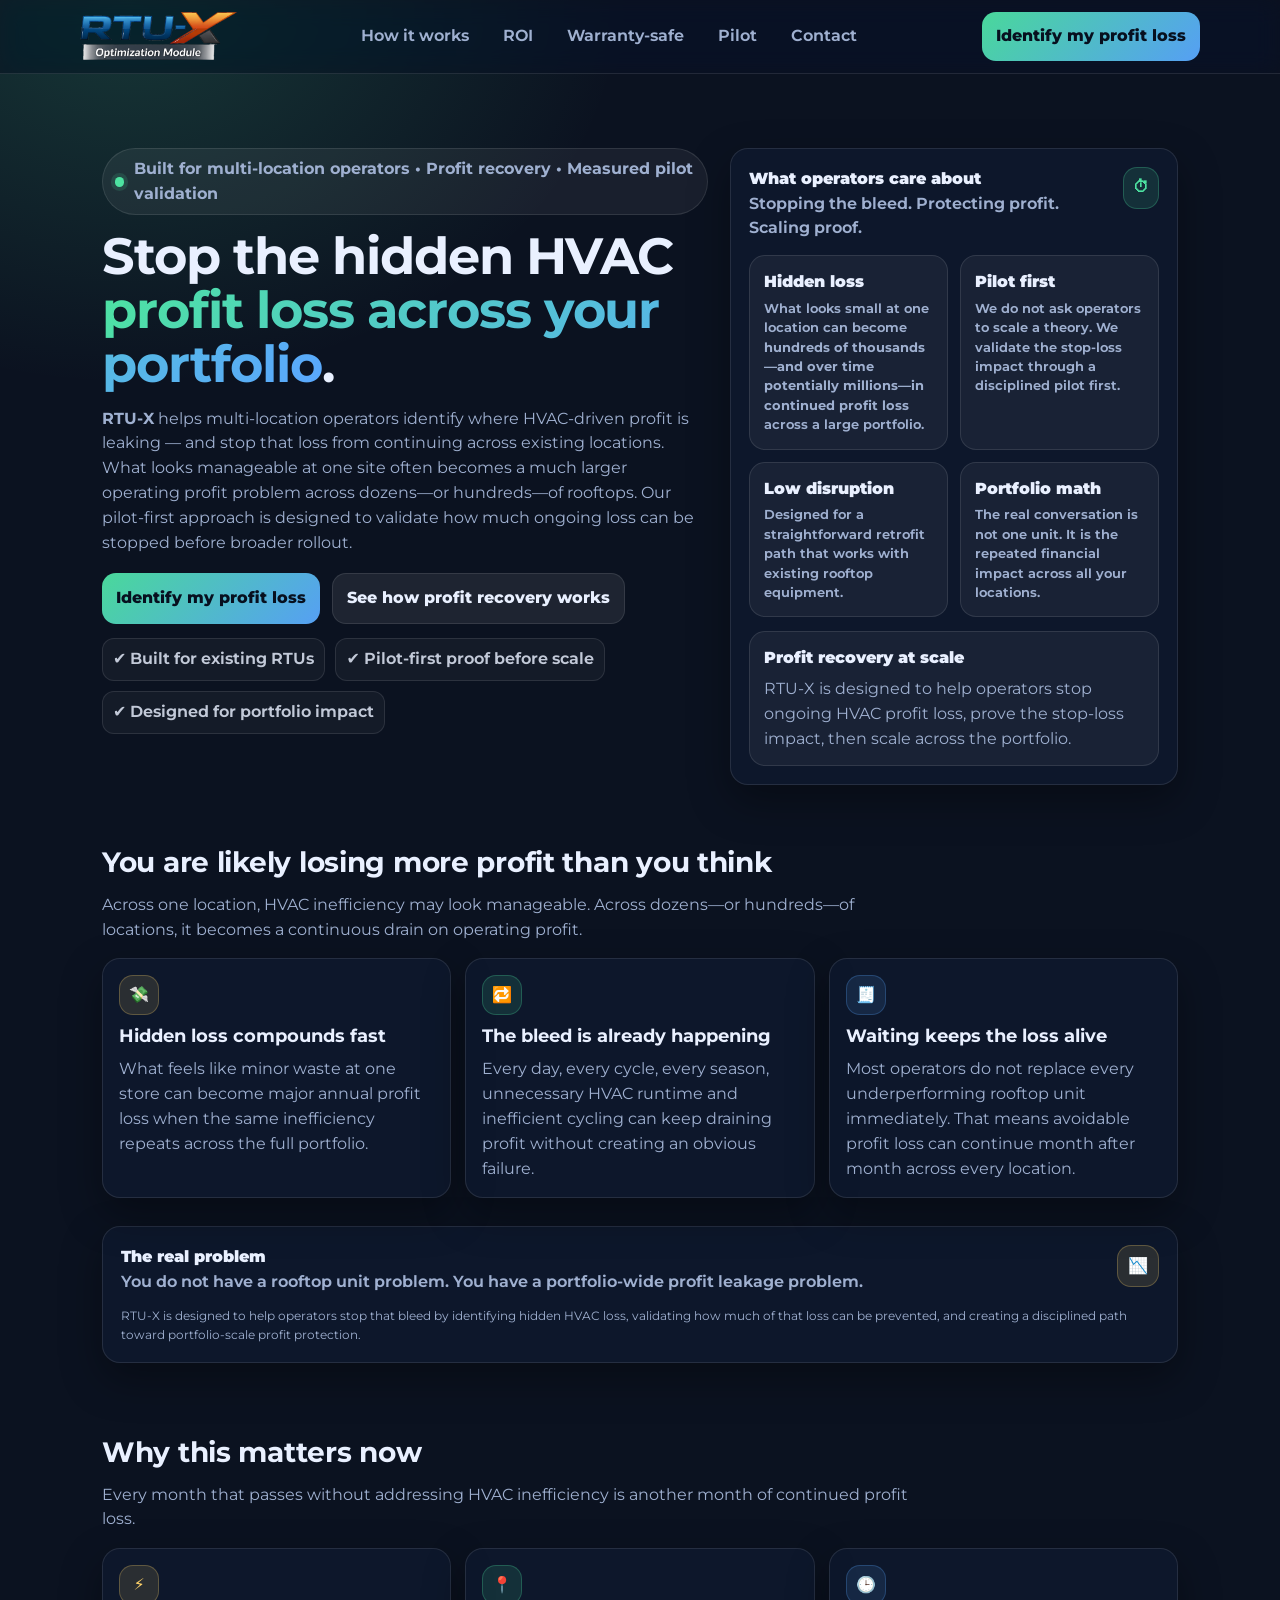
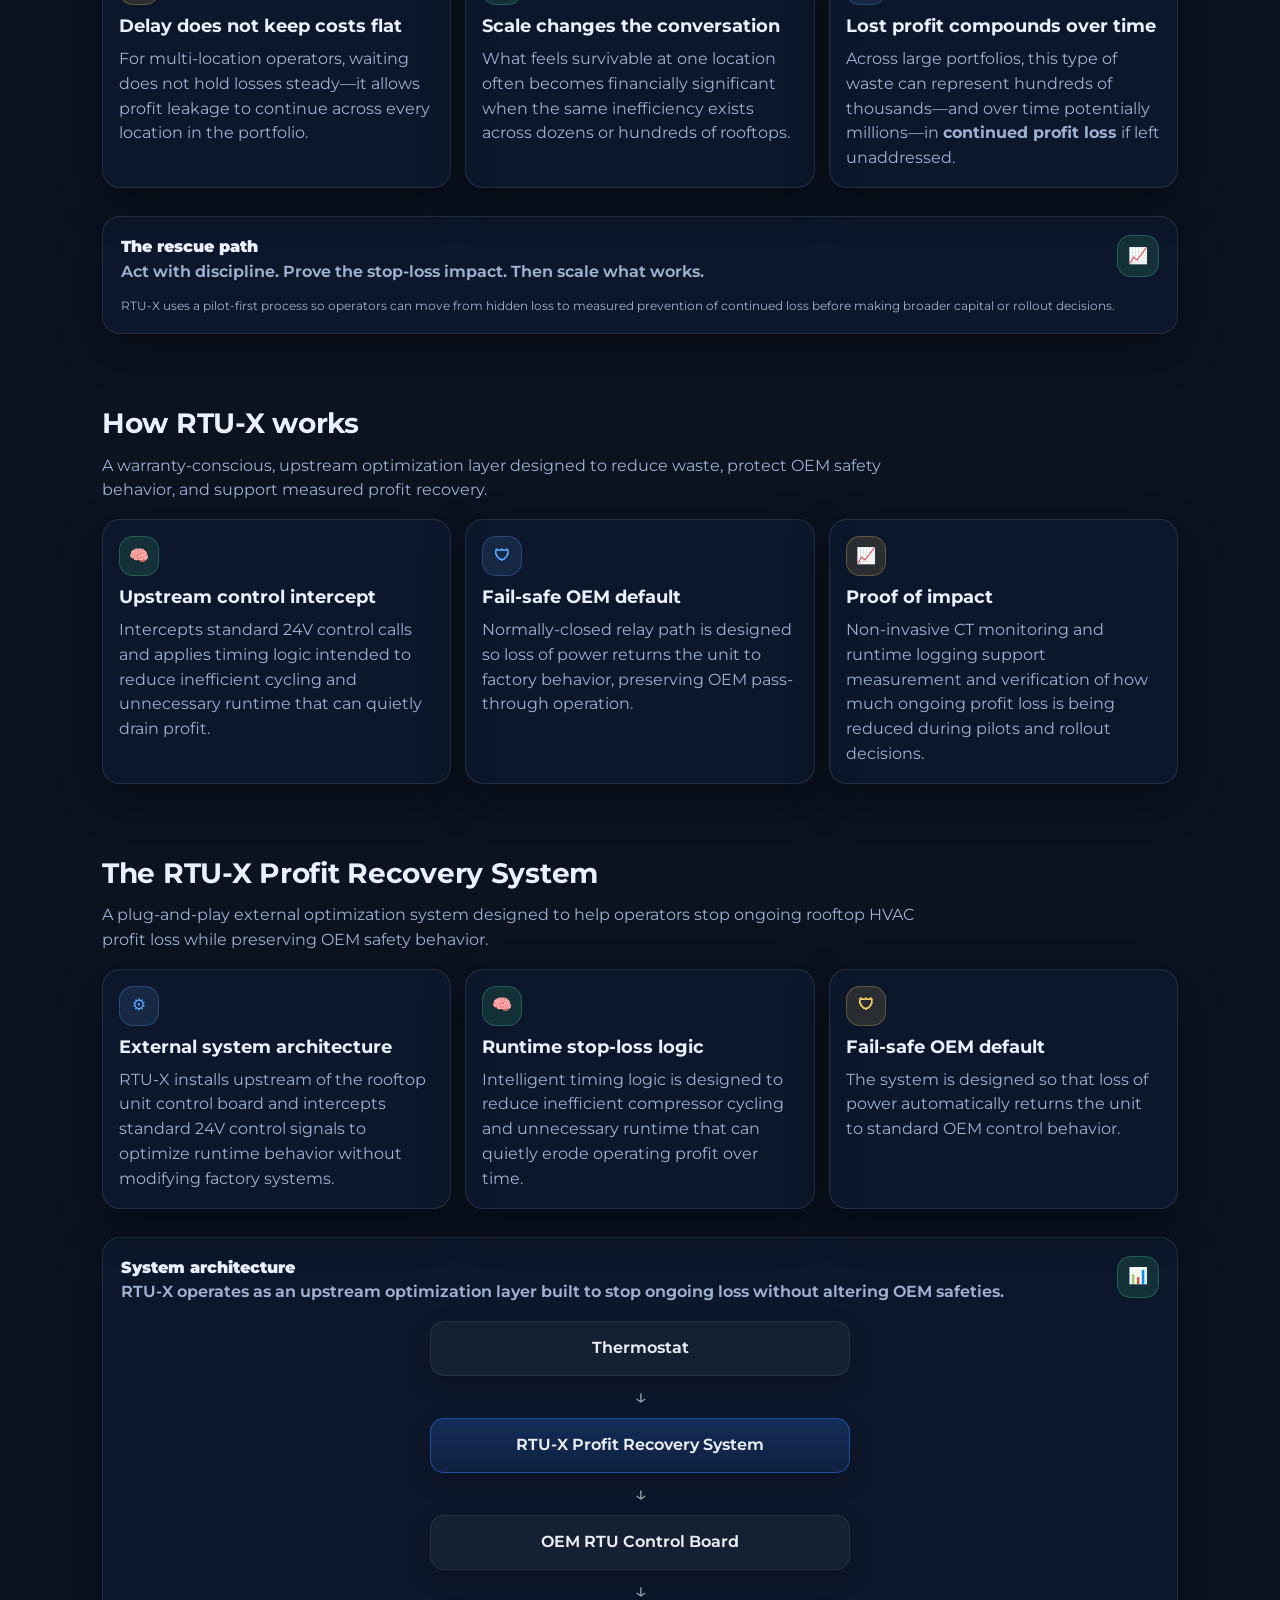
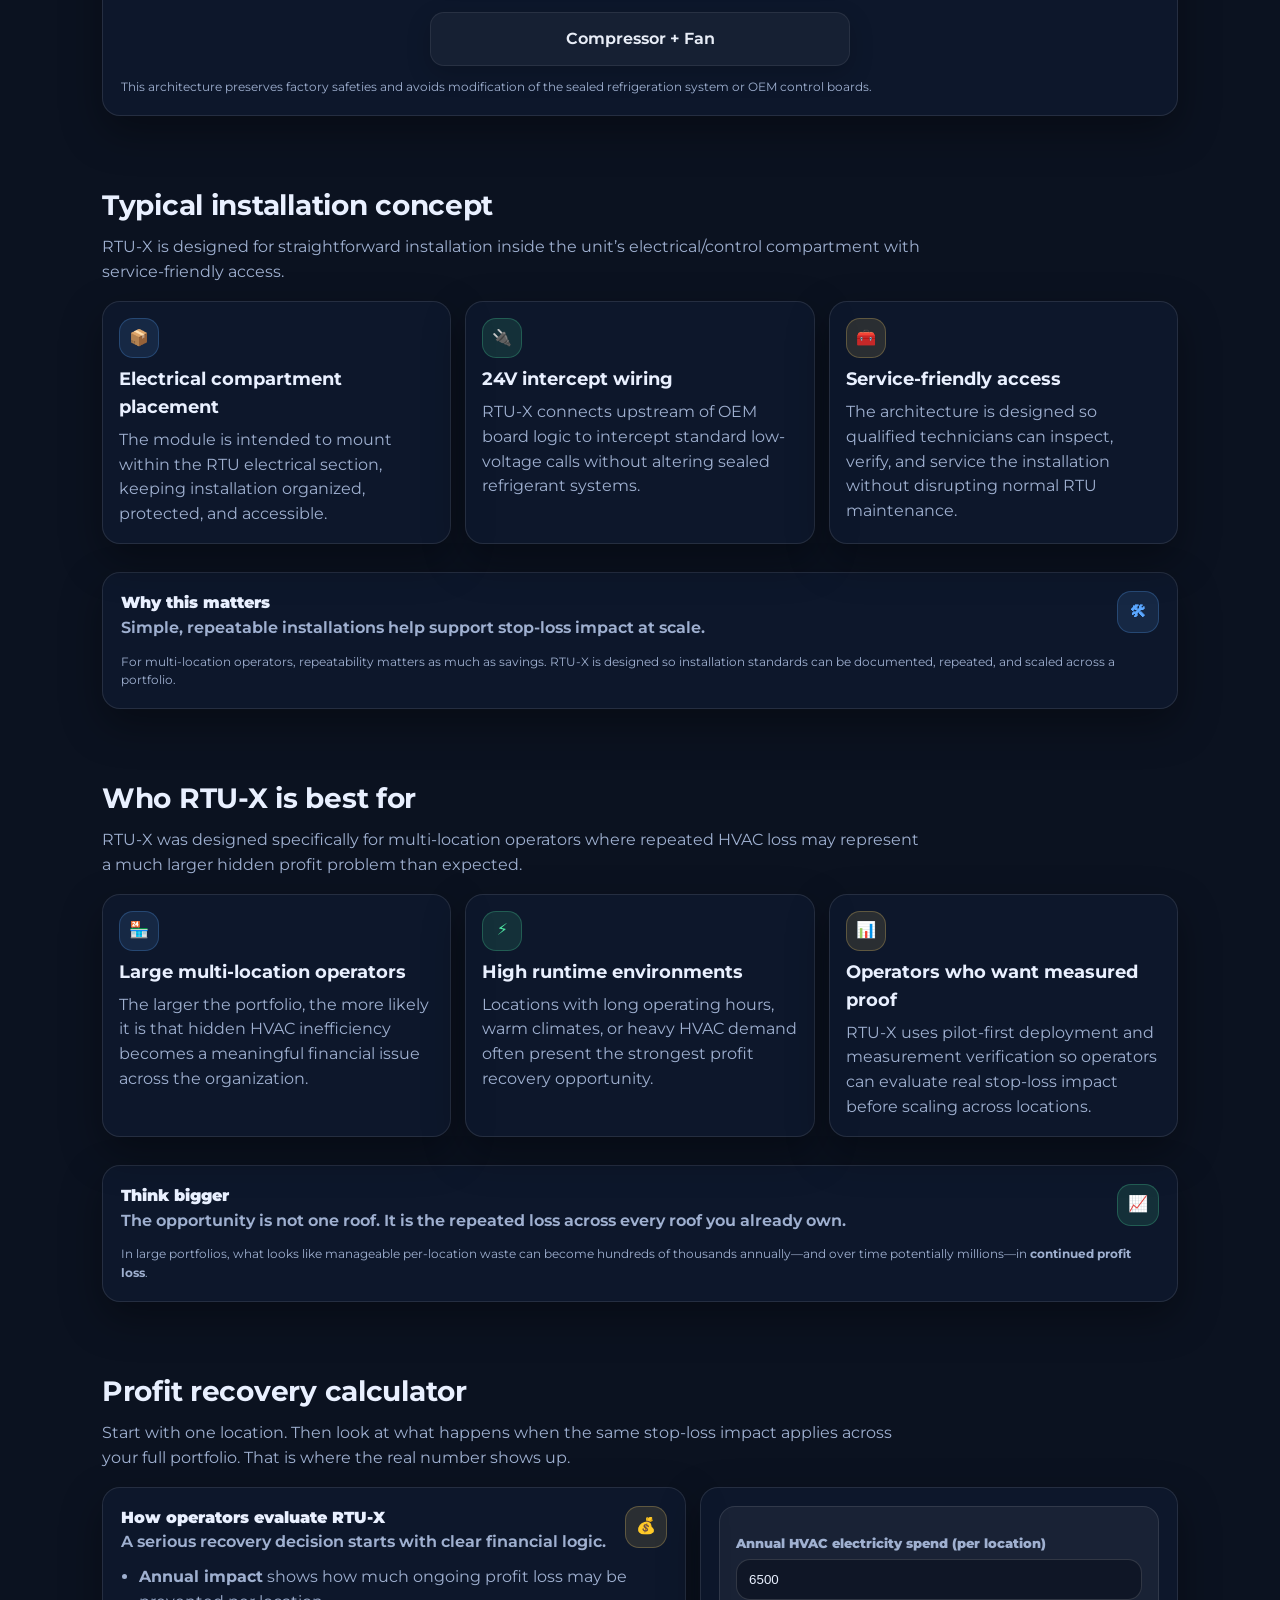
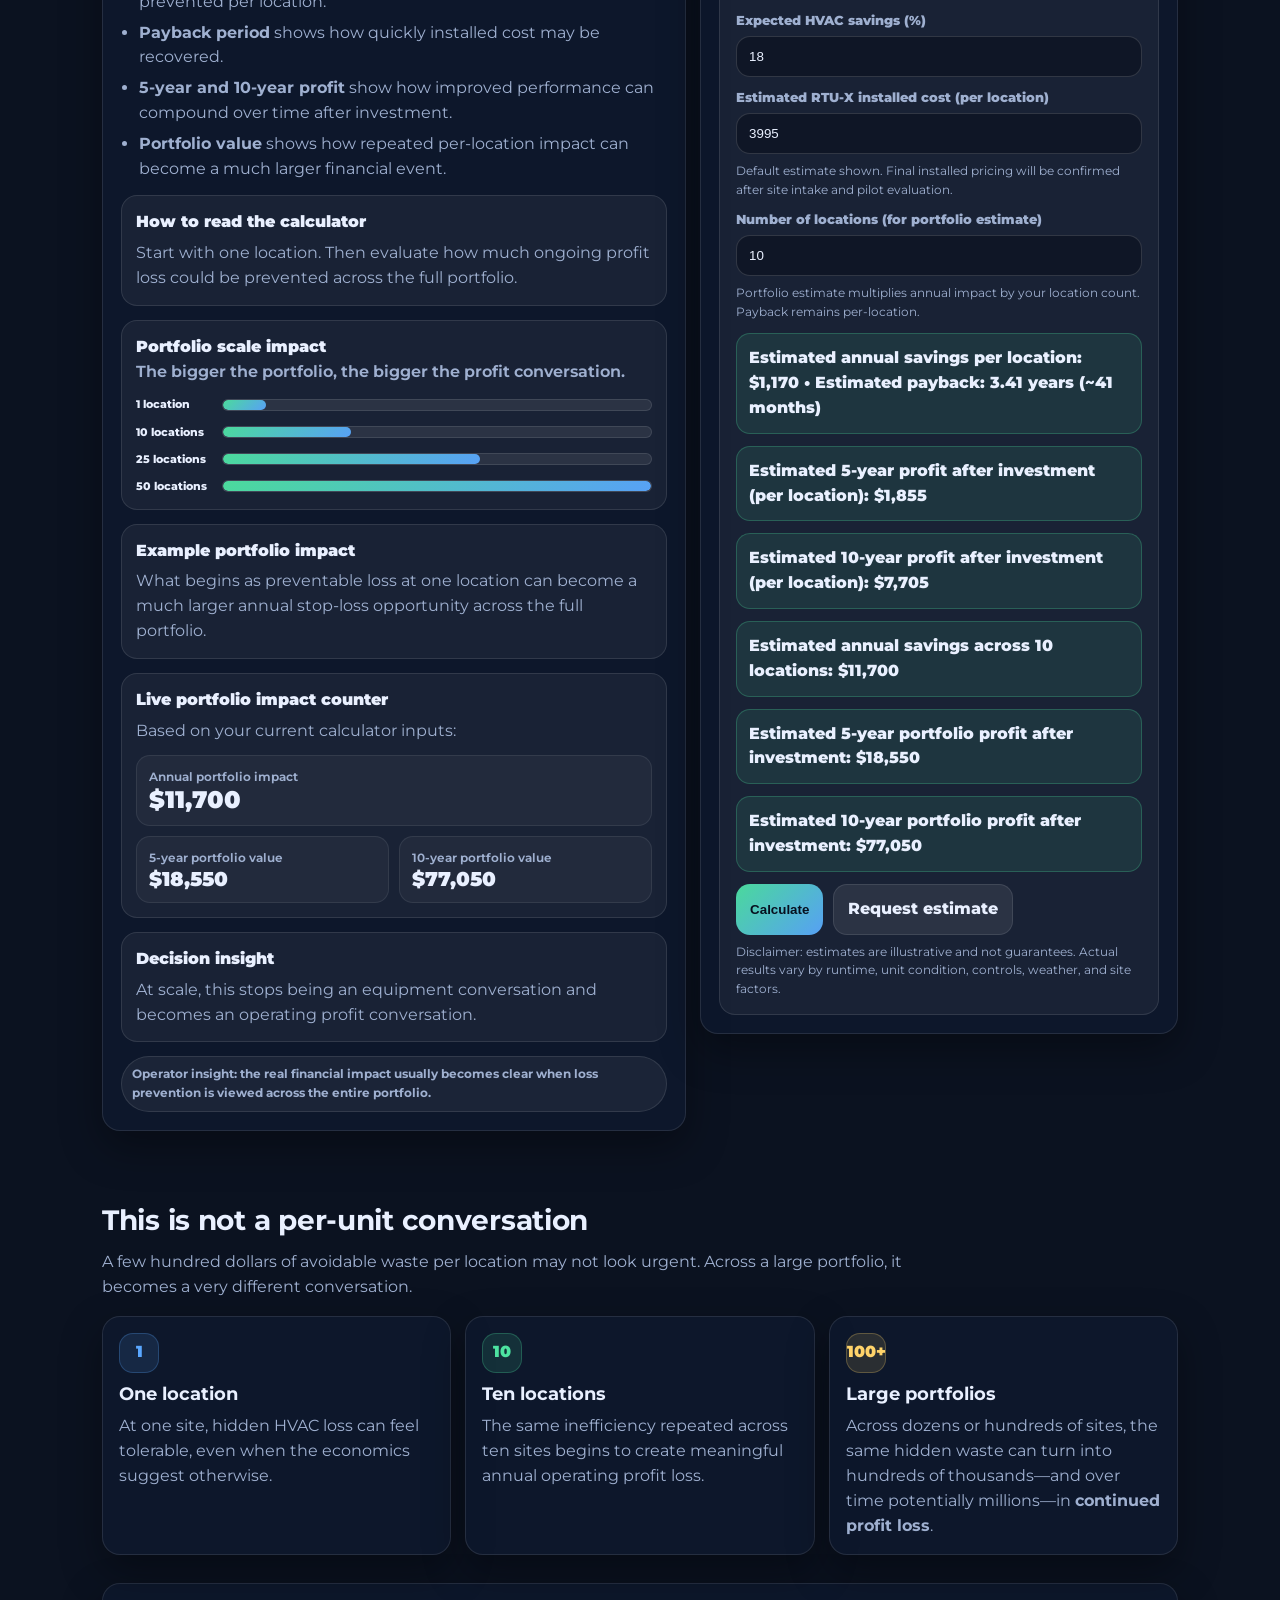
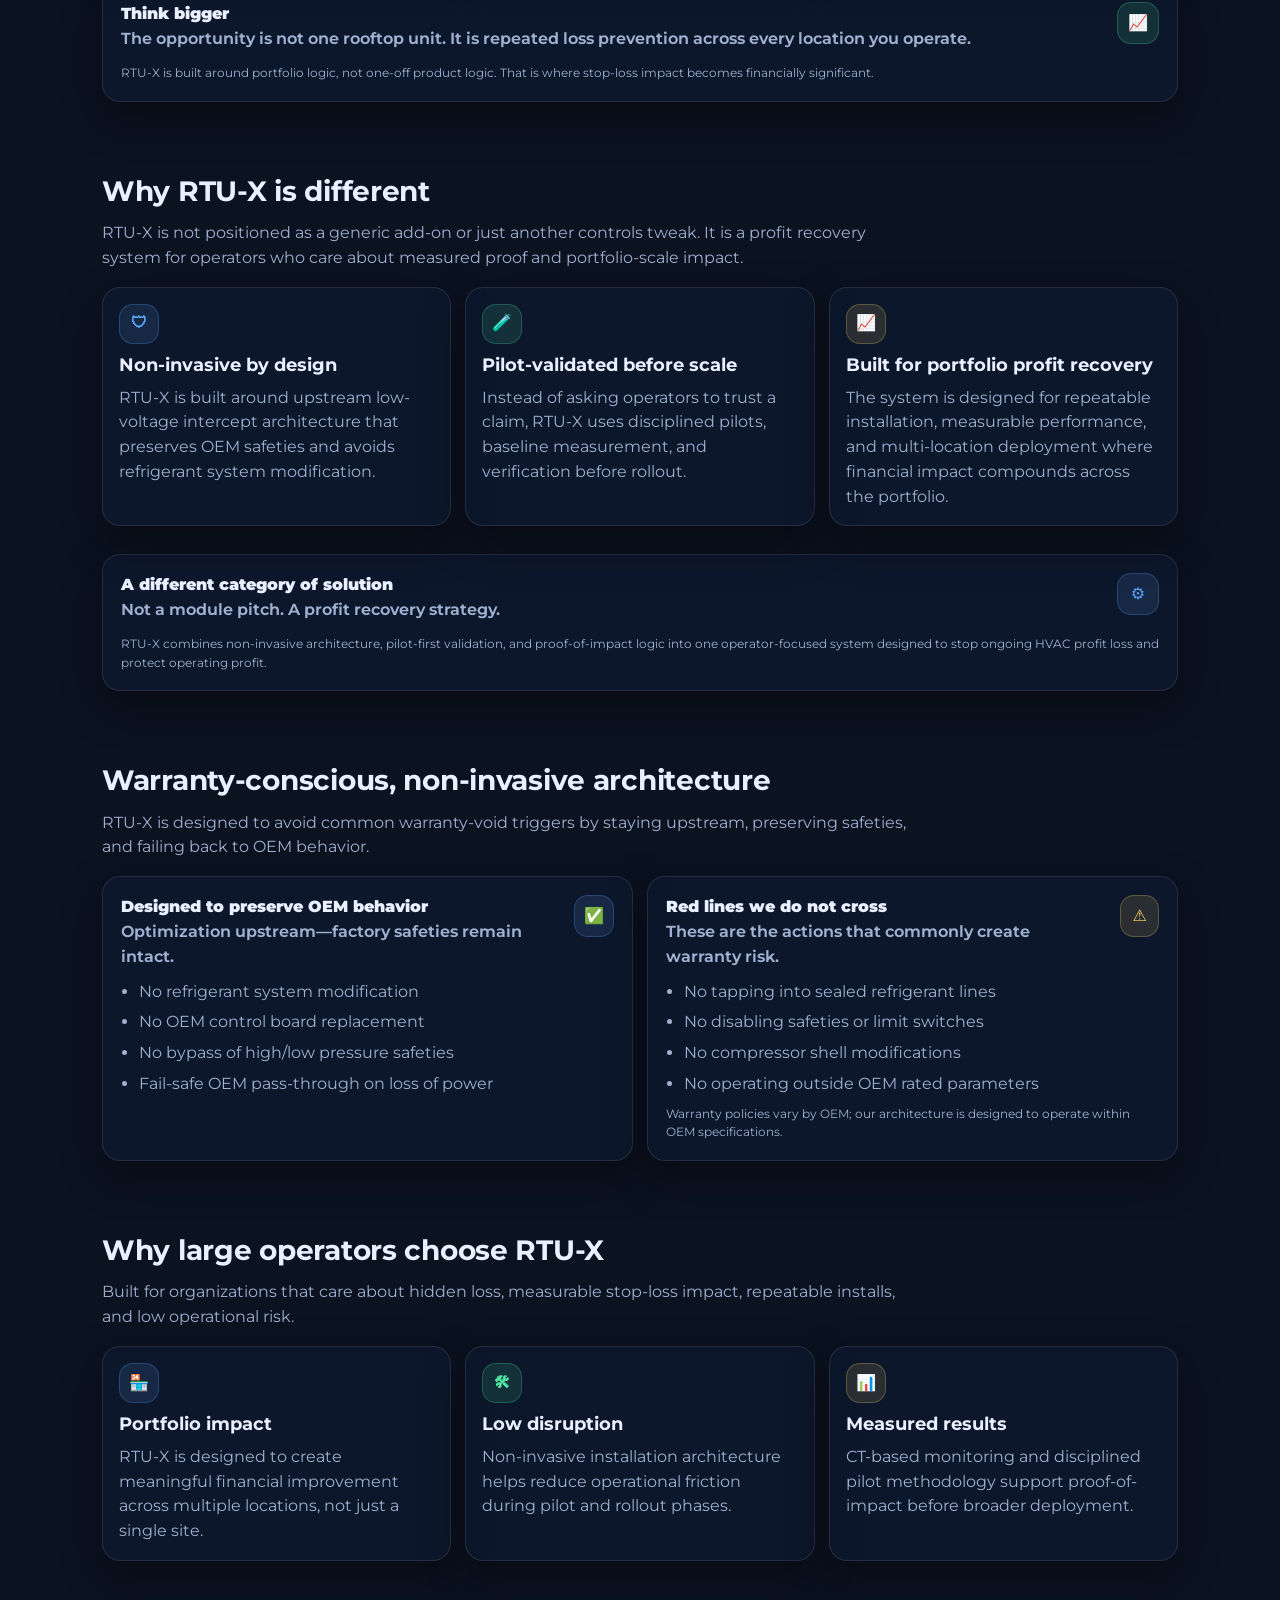
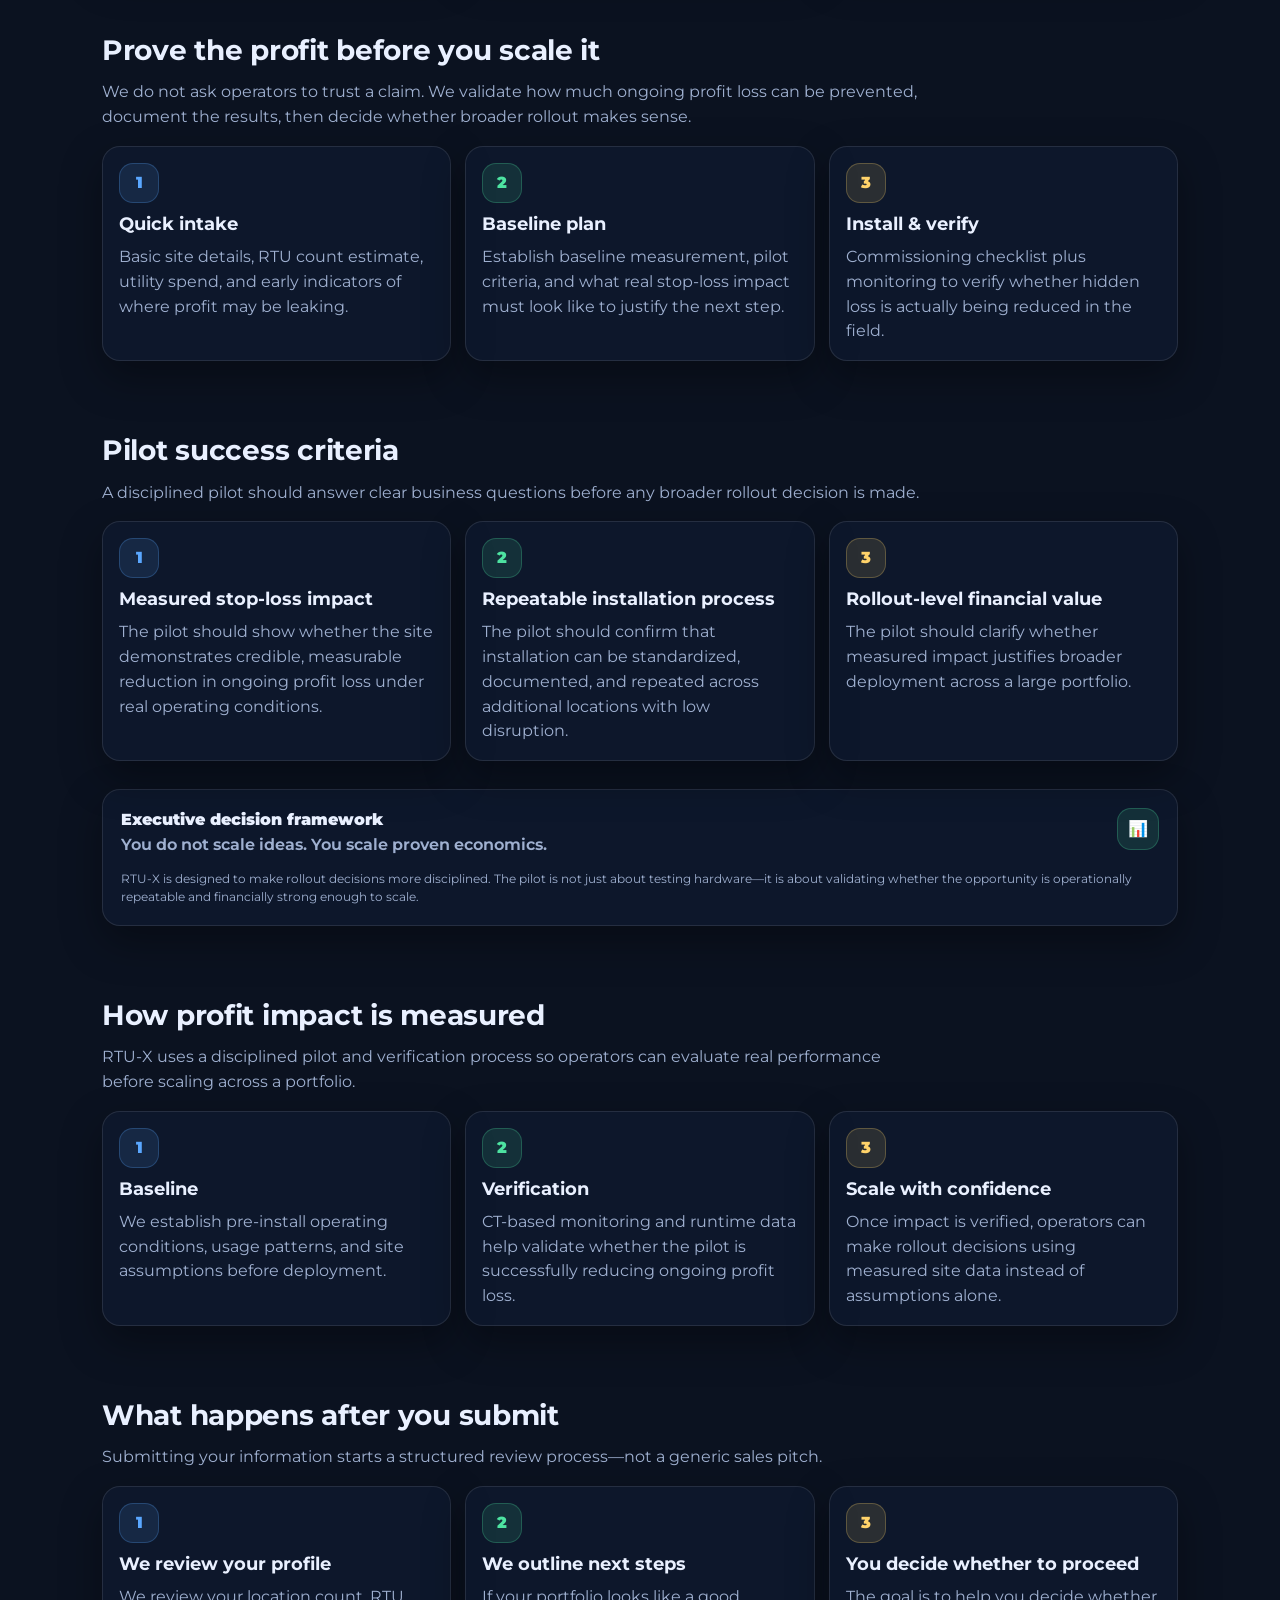
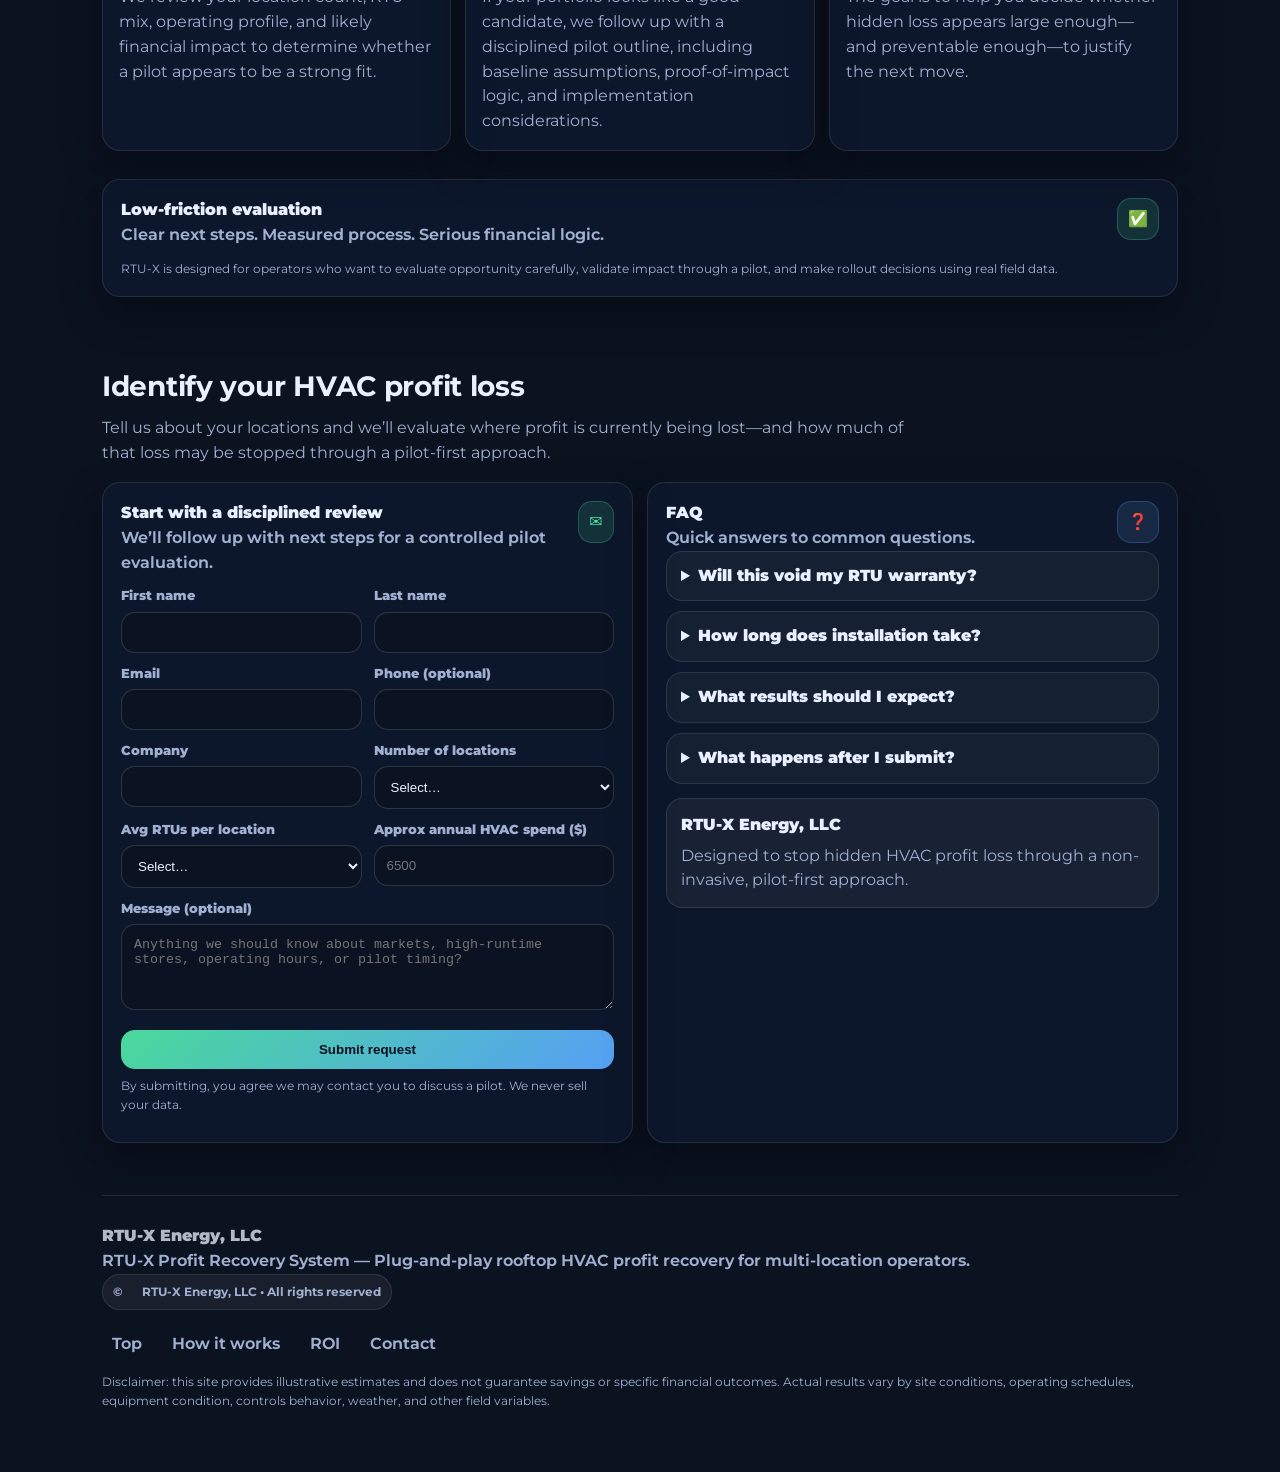
==== commit 436f2077: "Refine homepage messaging to emphasize stopping ongoing profit loss" ====
--- a/index.html
+++ b/index.html
@@ -4,9 +4,9 @@
   <meta charset="utf-8" />
   <meta name="viewport" content="width=device-width, initial-scale=1" />
   <title>RTU-X Profit Recovery System | RTU-X Energy, LLC</title>
-  <meta name="description" content="RTU-X helps multi-location operators identify and recover hidden rooftop HVAC profit loss across existing locations through a pilot-first, portfolio-scale profit recovery approach." />
+  <meta name="description" content="RTU-X helps multi-location operators identify and stop hidden rooftop HVAC profit loss across existing locations through a pilot-first, portfolio-scale approach." />
   <meta property="og:title" content="RTU-X Profit Recovery System" />
-  <meta property="og:description" content="Recover hidden rooftop HVAC profit loss across existing locations with a pilot-first, portfolio-scale approach." />
+  <meta property="og:description" content="Stop hidden rooftop HVAC profit loss across existing locations with a pilot-first, portfolio-scale approach." />
   <meta property="og:type" content="website" />
   <meta name="theme-color" content="#0b1220" />
   <link rel="preconnect" href="https://fonts.googleapis.com">
@@ -49,9 +49,9 @@
         </h1>
 
         <p class="sub">
-          <b>RTU-X</b> helps multi-location operators identify and recover wasted HVAC energy spend across existing locations.
+          <b>RTU-X</b> helps multi-location operators identify where HVAC-driven profit is leaking — and stop that loss from continuing across existing locations.
           What looks manageable at one site often becomes a much larger operating profit problem across dozens—or hundreds—of rooftops.
-          Our pilot-first approach is designed to validate real recovery before broader rollout.
+          Our pilot-first approach is designed to validate how much ongoing loss can be stopped before broader rollout.
         </p>
 
         <div class="cta">
@@ -71,7 +71,7 @@
           <div class="card-title">
             <div>
               <div class="kicker">What operators care about</div>
-              <div class="muted">Stopping the bleed. Recovering margin. Scaling proof.</div>
+              <div class="muted">Stopping the bleed. Protecting profit. Scaling proof.</div>
             </div>
             <div class="badge" aria-hidden="true">⏱</div>
           </div>
@@ -79,11 +79,11 @@
           <div class="grid2">
             <div class="mini">
               <div class="mini-k">Hidden loss</div>
-              <div class="mini-d">What looks small at one location can become <b>hundreds of thousands—and over time potentially millions—in lost profit</b> across a large portfolio.</div>
+              <div class="mini-d">What looks small at one location can become <b>hundreds of thousands—and over time potentially millions—in continued profit loss</b> across a large portfolio.</div>
             </div>
             <div class="mini">
               <div class="mini-k">Pilot first</div>
-              <div class="mini-d">We do not ask operators to scale a theory. We validate recovery through a disciplined pilot first.</div>
+              <div class="mini-d">We do not ask operators to scale a theory. We validate the stop-loss impact through a disciplined pilot first.</div>
             </div>
             <div class="mini">
               <div class="mini-k">Low disruption</div>
@@ -97,7 +97,7 @@
 
           <div class="callout">
             <div class="callout-k">Profit recovery at scale</div>
-            <div class="callout-d">RTU-X is designed to help operators stop ongoing HVAC profit leakage, prove recovery, then scale across the portfolio.</div>
+            <div class="callout-d">RTU-X is designed to help operators stop ongoing HVAC profit loss, prove the stop-loss impact, then scale across the portfolio.</div>
           </div>
         </div>
       </div>
@@ -124,7 +124,7 @@
         <div class="card item">
           <div class="icon">🔁</div>
           <h3>The bleed is already happening</h3>
-          <p>Every day, every cycle, every season, unnecessary HVAC runtime and inefficient cycling can keep draining margin without creating an obvious failure.</p>
+          <p>Every day, every cycle, every season, unnecessary HVAC runtime and inefficient cycling can keep draining profit without creating an obvious failure.</p>
         </div>
 
         <div class="card item">
@@ -144,7 +144,7 @@
         </div>
 
         <div class="fine" style="margin-top:12px">
-          RTU-X is designed to help operators stop that bleed by identifying hidden HVAC loss, validating recovery through a pilot, and creating a disciplined path toward portfolio-scale profit recovery.
+          RTU-X is designed to help operators stop that bleed by identifying hidden HVAC loss, validating how much of that loss can be prevented, and creating a disciplined path toward portfolio-scale profit protection.
         </div>
       </div>
     </section>
@@ -155,7 +155,7 @@
         <div>
           <h2>Why this matters now</h2>
           <p class="lead">
-            Every month that passes without addressing HVAC inefficiency is another month of unrecovered profit.
+            Every month that passes without addressing HVAC inefficiency is another month of continued profit loss.
           </p>
         </div>
       </div>
@@ -175,8 +175,8 @@
 
         <div class="card item">
           <div class="icon blue">🕒</div>
-          <h3>Lost margin compounds over time</h3>
-          <p>Across large portfolios, this type of waste can represent hundreds of thousands—and over time potentially millions—in lost profit.</p>
+          <h3>Lost profit compounds over time</h3>
+          <p>Across large portfolios, this type of waste can represent hundreds of thousands—and over time potentially millions—in <b>continued profit loss</b> if left unaddressed.</p>
         </div>
       </div>
 
@@ -184,13 +184,13 @@
         <div class="panel-top">
           <div>
             <div class="kicker">The rescue path</div>
-            <div class="muted">Act with discipline. Prove recovery. Then scale what works.</div>
+            <div class="muted">Act with discipline. Prove the stop-loss impact. Then scale what works.</div>
           </div>
           <div class="badge" aria-hidden="true">📈</div>
         </div>
 
         <div class="fine" style="margin-top:12px">
-          RTU-X uses a pilot-first process so operators can move from hidden loss to measured recovery before making broader capital or rollout decisions.
+          RTU-X uses a pilot-first process so operators can move from hidden loss to measured prevention of continued loss before making broader capital or rollout decisions.
         </div>
       </div>
     </section>
@@ -221,8 +221,8 @@
 
         <div class="card item">
           <div class="icon warn">📈</div>
-          <h3>Proof of recovery</h3>
-          <p>Non-invasive CT monitoring and runtime logging support measurement and verification during pilots and rollout decisions.</p>
+          <h3>Proof of impact</h3>
+          <p>Non-invasive CT monitoring and runtime logging support measurement and verification of how much ongoing profit loss is being reduced during pilots and rollout decisions.</p>
         </div>
       </div>
     </section>
@@ -233,7 +233,7 @@
         <div>
           <h2>The RTU-X Profit Recovery System</h2>
           <p class="lead">
-            A plug-and-play external optimization system designed to help operators recover hidden rooftop HVAC profit loss while preserving OEM safety behavior.
+            A plug-and-play external optimization system designed to help operators stop ongoing rooftop HVAC profit loss while preserving OEM safety behavior.
           </p>
         </div>
       </div>
@@ -249,9 +249,9 @@
 
         <div class="card item">
           <div class="icon">🧠</div>
-          <h3>Runtime profit recovery logic</h3>
+          <h3>Runtime stop-loss logic</h3>
           <p>
-            Intelligent timing logic is designed to reduce inefficient compressor cycling and unnecessary runtime that can quietly erode operating margin.
+            Intelligent timing logic is designed to reduce inefficient compressor cycling and unnecessary runtime that can quietly erode operating profit over time.
           </p>
         </div>
 
@@ -268,7 +268,7 @@
         <div class="panel-top">
           <div>
             <div class="kicker">System architecture</div>
-            <div class="muted">RTU-X operates as an upstream optimization layer built to recover loss without altering OEM safeties.</div>
+            <div class="muted">RTU-X operates as an upstream optimization layer built to stop ongoing loss without altering OEM safeties.</div>
           </div>
           <div class="badge" aria-hidden="true">📊</div>
         </div>
@@ -324,13 +324,13 @@
         <div class="panel-top">
           <div>
             <div class="kicker">Why this matters</div>
-            <div class="muted">Simple, repeatable installations help support recovery at scale.</div>
+            <div class="muted">Simple, repeatable installations help support stop-loss impact at scale.</div>
           </div>
           <div class="badge blue" aria-hidden="true">🛠</div>
         </div>
 
         <div class="fine" style="margin-top:12px">
-          For multi-location operators, repeatability matters as much as recovery. RTU-X is designed so installation standards can be documented, repeated, and scaled across a portfolio.
+          For multi-location operators, repeatability matters as much as savings. RTU-X is designed so installation standards can be documented, repeated, and scaled across a portfolio.
         </div>
       </div>
     </section>
@@ -367,7 +367,7 @@
           <div class="icon warn">📊</div>
           <h3>Operators who want measured proof</h3>
           <p>
-            RTU-X uses pilot-first deployment and measurement verification so operators can evaluate real recovery before scaling across locations.
+            RTU-X uses pilot-first deployment and measurement verification so operators can evaluate real stop-loss impact before scaling across locations.
           </p>
         </div>
       </div>
@@ -382,7 +382,7 @@
         </div>
 
         <div class="fine" style="margin-top:12px">
-          In large portfolios, what looks like manageable per-location waste can become hundreds of thousands annually—and over time potentially millions—in lost profit.
+          In large portfolios, what looks like manageable per-location waste can become hundreds of thousands annually—and over time potentially millions—in <b>continued profit loss</b>.
         </div>
       </div>
     </section>
@@ -393,7 +393,7 @@
         <div>
           <h2>Profit recovery calculator</h2>
           <p class="lead">
-            Start with one location. Then look at what happens when the same recovery applies across your full portfolio. That is where the real number shows up.
+            Start with one location. Then look at what happens when the same stop-loss impact applies across your full portfolio. That is where the real number shows up.
           </p>
         </div>
       </div>
@@ -409,16 +409,16 @@
           </div>
 
           <ul class="bullets">
-            <li><b>Annual recovery</b> shows the per-location profit recovery opportunity.</li>
+            <li><b>Annual impact</b> shows how much ongoing profit loss may be prevented per location.</li>
             <li><b>Payback period</b> shows how quickly installed cost may be recovered.</li>
-            <li><b>5-year and 10-year profit</b> show how recovery can compound over time after investment.</li>
-            <li><b>Portfolio value</b> shows how repeated per-location recovery can become a much larger financial event.</li>
+            <li><b>5-year and 10-year profit</b> show how improved performance can compound over time after investment.</li>
+            <li><b>Portfolio value</b> shows how repeated per-location impact can become a much larger financial event.</li>
           </ul>
 
           <div class="callout" style="margin-top:14px">
             <div class="callout-k">How to read the calculator</div>
             <div class="callout-d">
-              Start with one location. Then evaluate the same recovery logic across the portfolio to understand the real scale of hidden loss.
+              Start with one location. Then evaluate how much ongoing profit loss could be prevented across the full portfolio.
             </div>
           </div>
 
@@ -460,17 +460,17 @@
           <div class="callout" style="margin-top:14px">
             <div class="callout-k">Example portfolio impact</div>
             <div class="callout-d">
-              What begins as recoverable loss at one location can become a much larger annual recovery opportunity across the full portfolio.
+              What begins as preventable loss at one location can become a much larger annual stop-loss opportunity across the full portfolio.
             </div>
           </div>
 
           <div class="callout" style="margin-top:14px">
-            <div class="callout-k">Live portfolio recovery counter</div>
+            <div class="callout-k">Live portfolio impact counter</div>
             <div class="callout-d">Based on your current calculator inputs:</div>
 
             <div style="margin-top:12px; display:grid; gap:10px;">
               <div style="padding:12px; border-radius:14px; background:rgba(255,255,255,.04); border:1px solid rgba(255,255,255,.08);">
-                <div class="muted" style="font-size:12px;">Annual portfolio recovery</div>
+                <div class="muted" style="font-size:12px;">Annual portfolio impact</div>
                 <div id="livePortfolioAnnual" style="font-size:24px; font-weight:900; line-height:1.1;">$11,700</div>
               </div>
 
@@ -496,7 +496,7 @@
           </div>
 
           <div class="pill small" style="margin-top:14px">
-            Operator insight: the real financial impact usually becomes clear when recovery is viewed across the entire portfolio.
+            Operator insight: the real financial impact usually becomes clear when loss prevention is viewed across the entire portfolio.
           </div>
         </div>
 
@@ -517,7 +517,7 @@
             <label for="roiLocations">Number of locations (for portfolio estimate)</label>
             <input id="roiLocations" name="roiLocations" type="number" min="1" step="1" value="10" />
             <div class="fine">
-              Portfolio estimate multiplies annual recovery by your location count. Payback remains per-location.
+              Portfolio estimate multiplies annual impact by your location count. Payback remains per-location.
             </div>
 
             <div class="result" id="roiResult" aria-live="polite">Enter values to estimate payback.</div>
@@ -567,7 +567,7 @@
         <div class="card item">
           <div class="icon warn">100+</div>
           <h3>Large portfolios</h3>
-          <p>Across dozens or hundreds of sites, the same hidden waste can turn into hundreds of thousands—and over time potentially millions—in lost profit.</p>
+          <p>Across dozens or hundreds of sites, the same hidden waste can turn into hundreds of thousands—and over time potentially millions—in <b>continued profit loss</b>.</p>
         </div>
       </div>
 
@@ -575,13 +575,13 @@
         <div class="panel-top">
           <div>
             <div class="kicker">Think bigger</div>
-            <div class="muted">The opportunity is not one rooftop unit. It is repeated recovery across every location you operate.</div>
+            <div class="muted">The opportunity is not one rooftop unit. It is repeated loss prevention across every location you operate.</div>
           </div>
           <div class="badge" aria-hidden="true">📈</div>
         </div>
 
         <div class="fine" style="margin-top:12px">
-          RTU-X is built around portfolio logic, not one-off product logic. That is where recovery becomes financially significant.
+          RTU-X is built around portfolio logic, not one-off product logic. That is where stop-loss impact becomes financially significant.
         </div>
       </div>
     </section>
@@ -627,7 +627,7 @@
         </div>
 
         <div class="fine" style="margin-top:12px">
-          RTU-X combines non-invasive architecture, pilot-first validation, and proof-of-recovery logic into one operator-focused system designed to stop the bleed and recover hidden operating margin.
+          RTU-X combines non-invasive architecture, pilot-first validation, and proof-of-impact logic into one operator-focused system designed to stop ongoing HVAC profit loss and protect operating profit.
         </div>
       </div>
     </section>
@@ -685,7 +685,7 @@
         <div>
           <h2>Why large operators choose RTU-X</h2>
           <p class="lead">
-            Built for organizations that care about hidden loss, measurable recovery, repeatable installs, and low operational risk.
+            Built for organizations that care about hidden loss, measurable stop-loss impact, repeatable installs, and low operational risk.
           </p>
         </div>
       </div>
@@ -694,7 +694,7 @@
         <div class="card item">
           <div class="icon blue">🏪</div>
           <h3>Portfolio impact</h3>
-          <p>RTU-X is designed to create meaningful financial recovery across multiple locations, not just a single site.</p>
+          <p>RTU-X is designed to create meaningful financial improvement across multiple locations, not just a single site.</p>
         </div>
 
         <div class="card item">
@@ -706,7 +706,7 @@
         <div class="card item">
           <div class="icon warn">📊</div>
           <h3>Measured results</h3>
-          <p>CT-based monitoring and disciplined pilot methodology support proof-of-recovery before broader deployment.</p>
+          <p>CT-based monitoring and disciplined pilot methodology support proof-of-impact before broader deployment.</p>
         </div>
       </div>
     </section>
@@ -716,7 +716,7 @@
       <div class="sec-head">
         <div>
           <h2>Prove the profit before you scale it</h2>
-          <p class="lead">We do not ask operators to trust a claim. We validate recovery, document the results, then decide whether broader rollout makes sense.</p>
+          <p class="lead">We do not ask operators to trust a claim. We validate how much ongoing profit loss can be prevented, document the results, then decide whether broader rollout makes sense.</p>
         </div>
       </div>
 
@@ -730,13 +730,13 @@
         <div class="card item">
           <div class="icon">2</div>
           <h3>Baseline plan</h3>
-          <p>Establish baseline measurement, pilot criteria, and what real recovery must look like to justify the next step.</p>
+          <p>Establish baseline measurement, pilot criteria, and what real stop-loss impact must look like to justify the next step.</p>
         </div>
 
         <div class="card item">
           <div class="icon warn">3</div>
           <h3>Install &amp; verify</h3>
-          <p>Commissioning checklist plus monitoring to verify whether hidden loss is actually being recovered in the field.</p>
+          <p>Commissioning checklist plus monitoring to verify whether hidden loss is actually being reduced in the field.</p>
         </div>
       </div>
     </section>
@@ -755,8 +755,8 @@
       <div class="cols3">
         <div class="card item">
           <div class="icon blue">1</div>
-          <h3>Measured profit recovery</h3>
-          <p>The pilot should show whether the site demonstrates credible, measurable recovery under real operating conditions.</p>
+          <h3>Measured stop-loss impact</h3>
+          <p>The pilot should show whether the site demonstrates credible, measurable reduction in ongoing profit loss under real operating conditions.</p>
         </div>
 
         <div class="card item">
@@ -768,7 +768,7 @@
         <div class="card item">
           <div class="icon warn">3</div>
           <h3>Rollout-level financial value</h3>
-          <p>The pilot should clarify whether measured recovery justifies broader deployment across a large portfolio.</p>
+          <p>The pilot should clarify whether measured impact justifies broader deployment across a large portfolio.</p>
         </div>
       </div>
 
@@ -791,7 +791,7 @@
     <section id="measurement" class="section reveal">
       <div class="sec-head">
         <div>
-          <h2>How profit recovery is measured</h2>
+          <h2>How profit impact is measured</h2>
           <p class="lead">
             RTU-X uses a disciplined pilot and verification process so operators can evaluate real performance before scaling across a portfolio.
           </p>
@@ -808,13 +808,13 @@
         <div class="card item">
           <div class="icon">2</div>
           <h3>Verification</h3>
-          <p>CT-based monitoring and runtime data help validate whether the pilot is delivering measurable recovery.</p>
+          <p>CT-based monitoring and runtime data help validate whether the pilot is successfully reducing ongoing profit loss.</p>
         </div>
 
         <div class="card item">
           <div class="icon warn">3</div>
           <h3>Scale with confidence</h3>
-          <p>Once recovery is verified, operators can make rollout decisions using measured site data instead of assumptions alone.</p>
+          <p>Once impact is verified, operators can make rollout decisions using measured site data instead of assumptions alone.</p>
         </div>
       </div>
     </section>
@@ -834,19 +834,19 @@
         <div class="card item">
           <div class="icon blue">1</div>
           <h3>We review your profile</h3>
-          <p>We review your location count, RTU mix, operating profile, and likely recovery potential to determine whether a pilot appears to be a strong fit.</p>
+          <p>We review your location count, RTU mix, operating profile, and likely financial impact to determine whether a pilot appears to be a strong fit.</p>
         </div>
 
         <div class="card item">
           <div class="icon">2</div>
           <h3>We outline next steps</h3>
-          <p>If your portfolio looks like a good candidate, we follow up with a disciplined pilot outline, including baseline assumptions, proof-of-recovery logic, and implementation considerations.</p>
+          <p>If your portfolio looks like a good candidate, we follow up with a disciplined pilot outline, including baseline assumptions, proof-of-impact logic, and implementation considerations.</p>
         </div>
 
         <div class="card item">
           <div class="icon warn">3</div>
           <h3>You decide whether to proceed</h3>
-          <p>There is no obligation. The goal is to help you decide whether hidden loss appears large enough to justify the next move.</p>
+          <p>The goal is to help you decide whether hidden loss appears large enough—and preventable enough—to justify the next move.</p>
         </div>
       </div>
 
@@ -860,7 +860,7 @@
         </div>
 
         <div class="fine" style="margin-top:12px">
-          RTU-X is designed for operators who want to evaluate opportunity carefully, validate recovery through a pilot, and make rollout decisions using real field data.
+          RTU-X is designed for operators who want to evaluate opportunity carefully, validate impact through a pilot, and make rollout decisions using real field data.
         </div>
       </div>
     </section>
@@ -870,7 +870,7 @@
       <div class="sec-head">
         <div>
           <h2>Identify your HVAC profit loss</h2>
-          <p class="lead">Tell us about your locations and we’ll evaluate where profit may be leaking—and whether a pilot-first recovery plan makes sense.</p>
+          <p class="lead">Tell us about your locations and we’ll evaluate where profit is currently being lost—and how much of that loss may be stopped through a pilot-first approach.</p>
         </div>
       </div>
 
@@ -986,8 +986,8 @@
               <p>Typical integration is designed for under two hours per unit (site dependent). The pilot phase validates repeatability and documents best practices.</p>
             </details>
             <details>
-              <summary>What recovery should I expect?</summary>
-              <p>Results depend on runtime, unit condition, controls, and climate. We use conservative assumptions and verify with baseline plus post-install measurement during pilots.</p>
+              <summary>What results should I expect?</summary>
+              <p>Results depend on runtime, unit condition, controls, and climate. We use conservative assumptions and verify how much ongoing loss can be reduced through baseline plus post-install measurement.</p>
             </details>
             <details>
               <summary>What happens after I submit?</summary>
@@ -997,7 +997,7 @@
 
           <div class="callout" style="margin-top:14px">
             <div class="callout-k">RTU-X Energy, LLC</div>
-            <div class="callout-d">Designed to recover hidden HVAC profit loss through a non-invasive, pilot-first approach.</div>
+            <div class="callout-d">Designed to stop hidden HVAC profit loss through a non-invasive, pilot-first approach.</div>
           </div>
         </div>
       </div>
@@ -1018,7 +1018,7 @@
         </div>
       </div>
       <div class="fine" style="margin-top:10px">
-        Disclaimer: this site provides illustrative estimates and does not guarantee savings or profit recovery. Actual results vary by site conditions, operating schedules, equipment condition, controls behavior, weather, and other field variables.
+        Disclaimer: this site provides illustrative estimates and does not guarantee savings or specific financial outcomes. Actual results vary by site conditions, operating schedules, equipment condition, controls behavior, weather, and other field variables.
       </div>
     </footer>
   </main>
